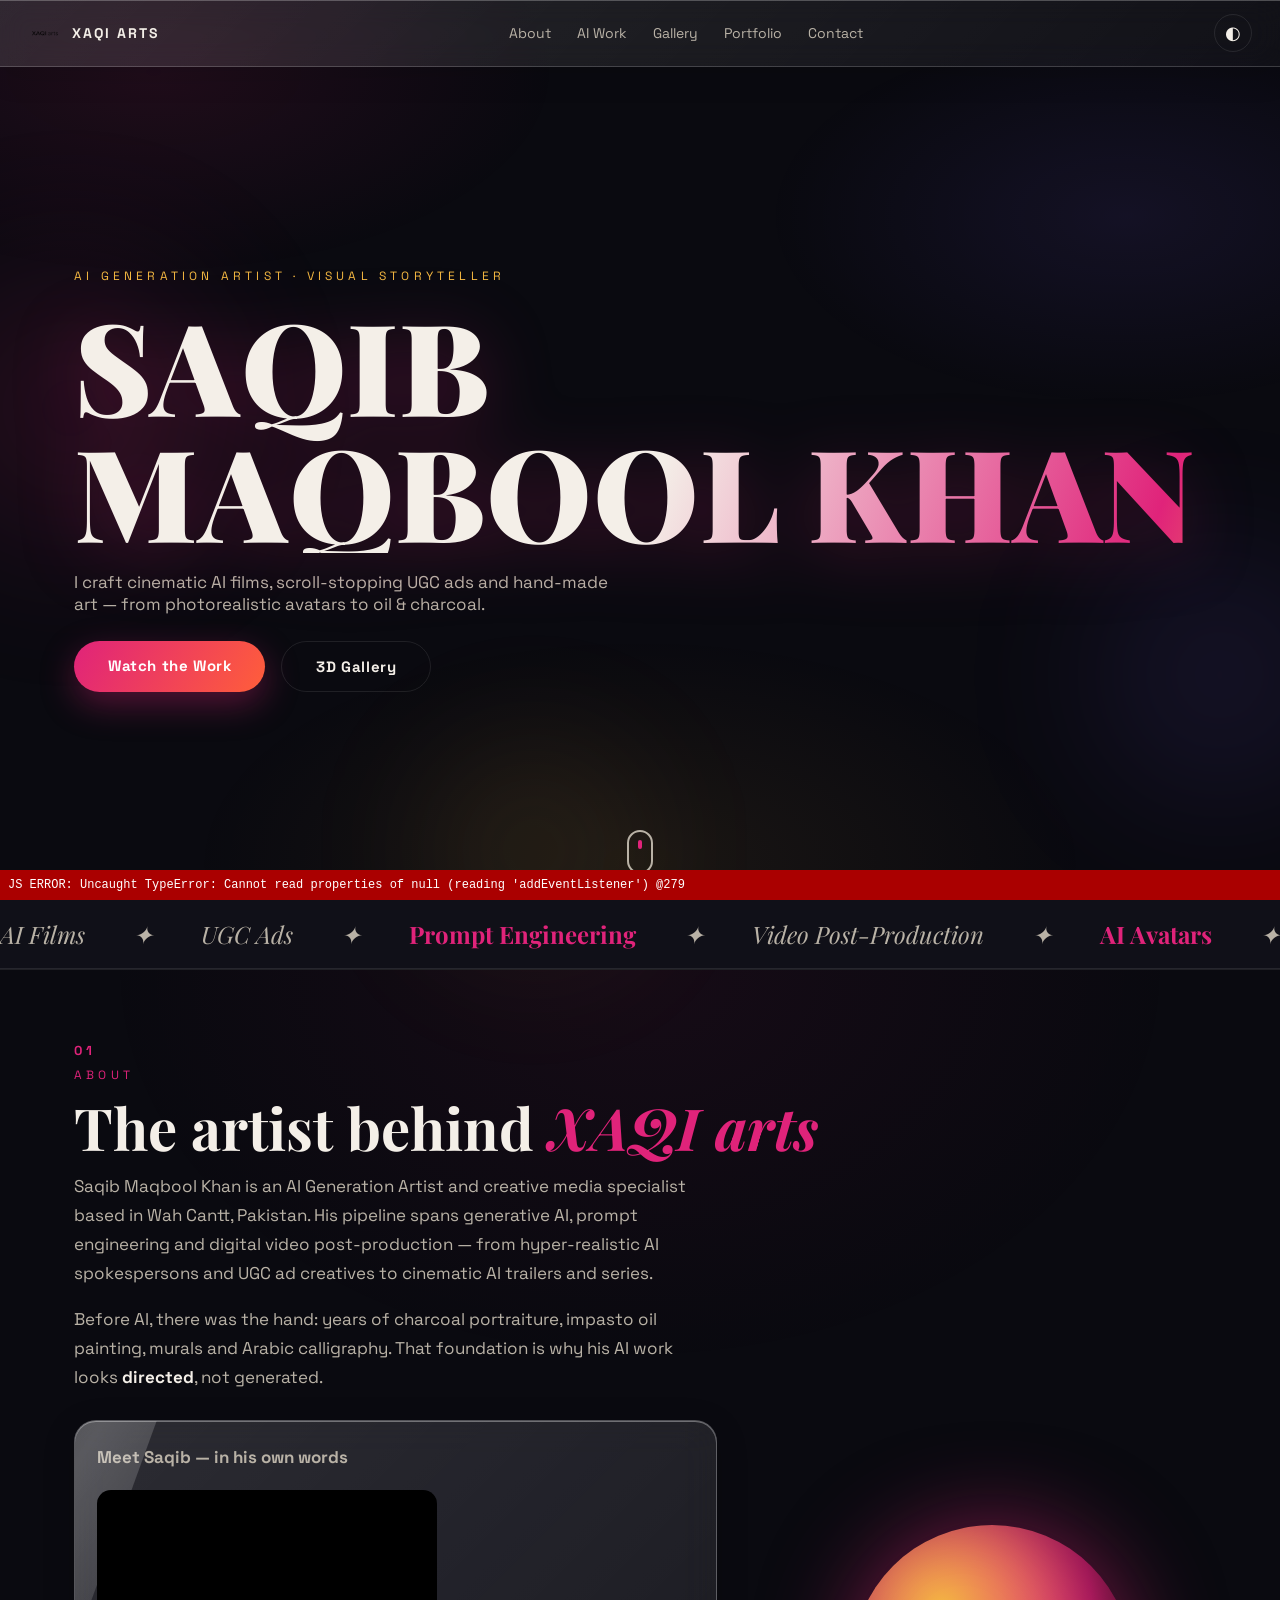
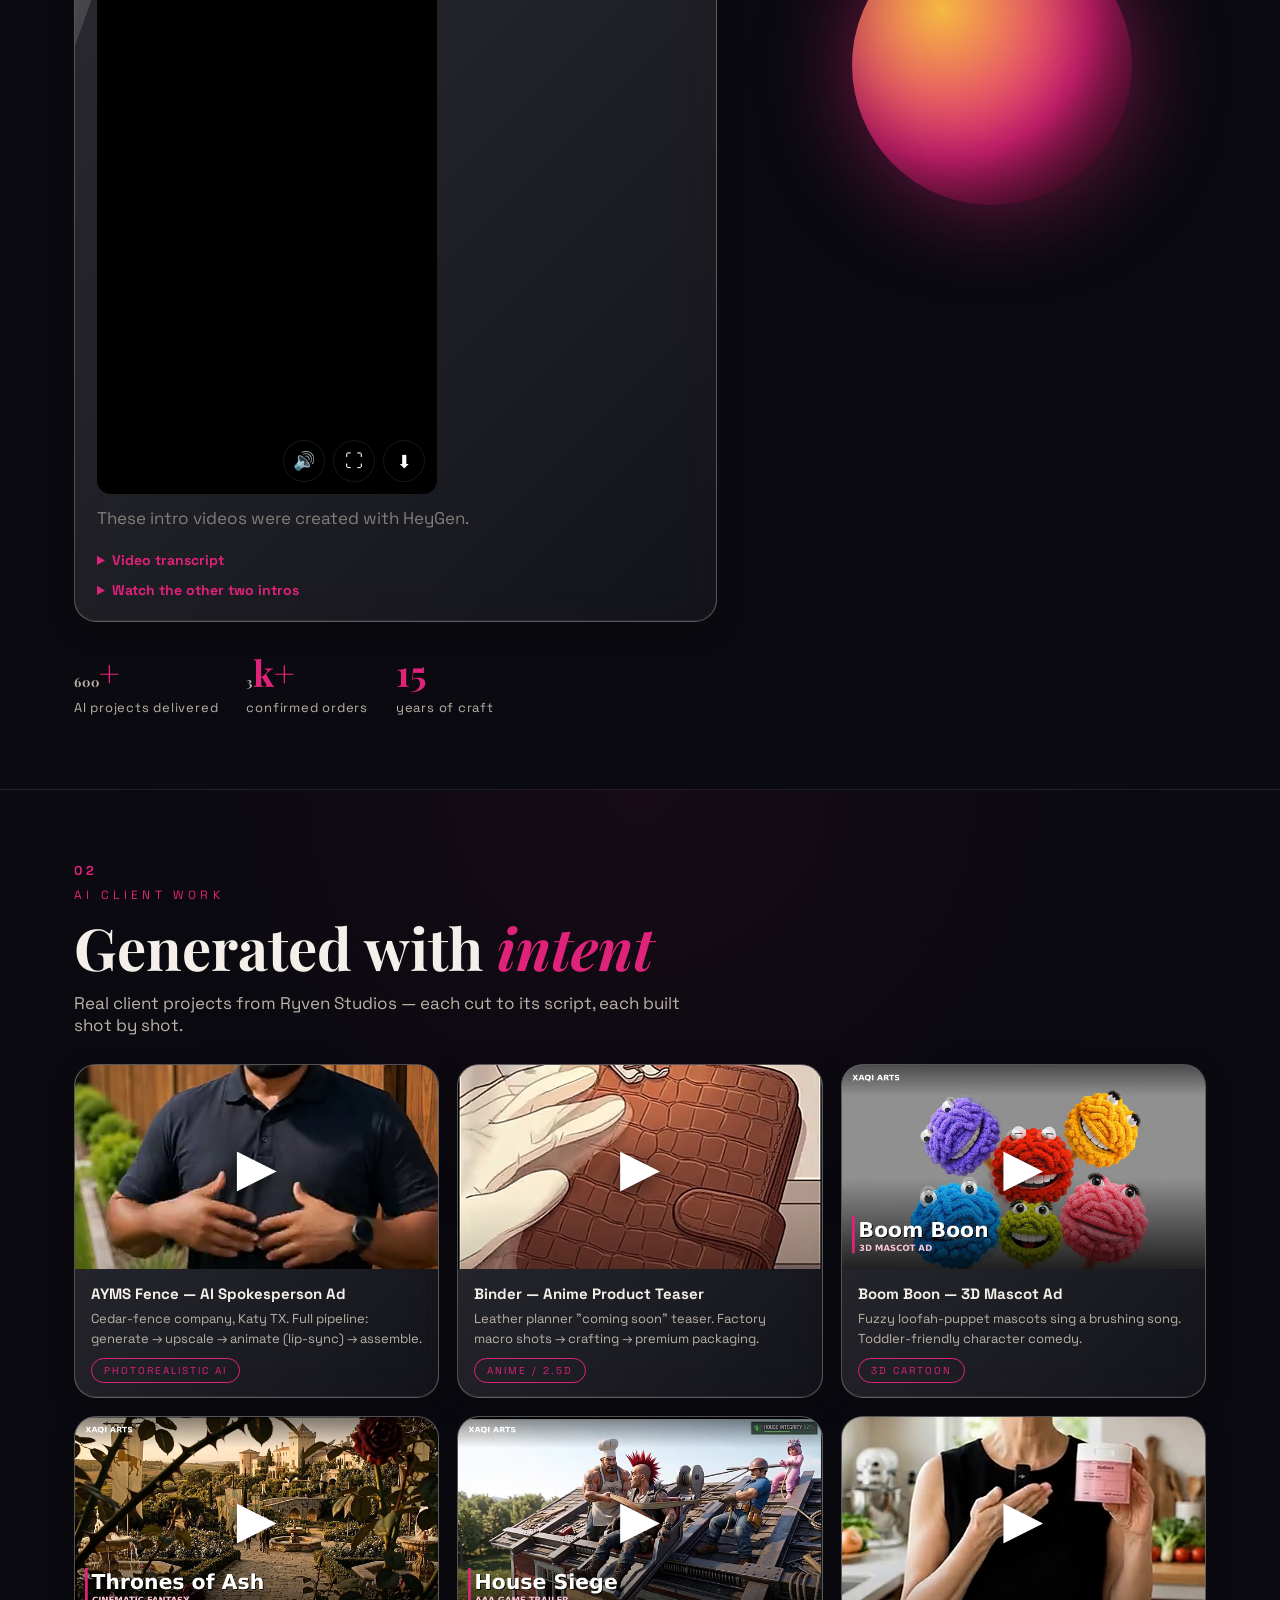
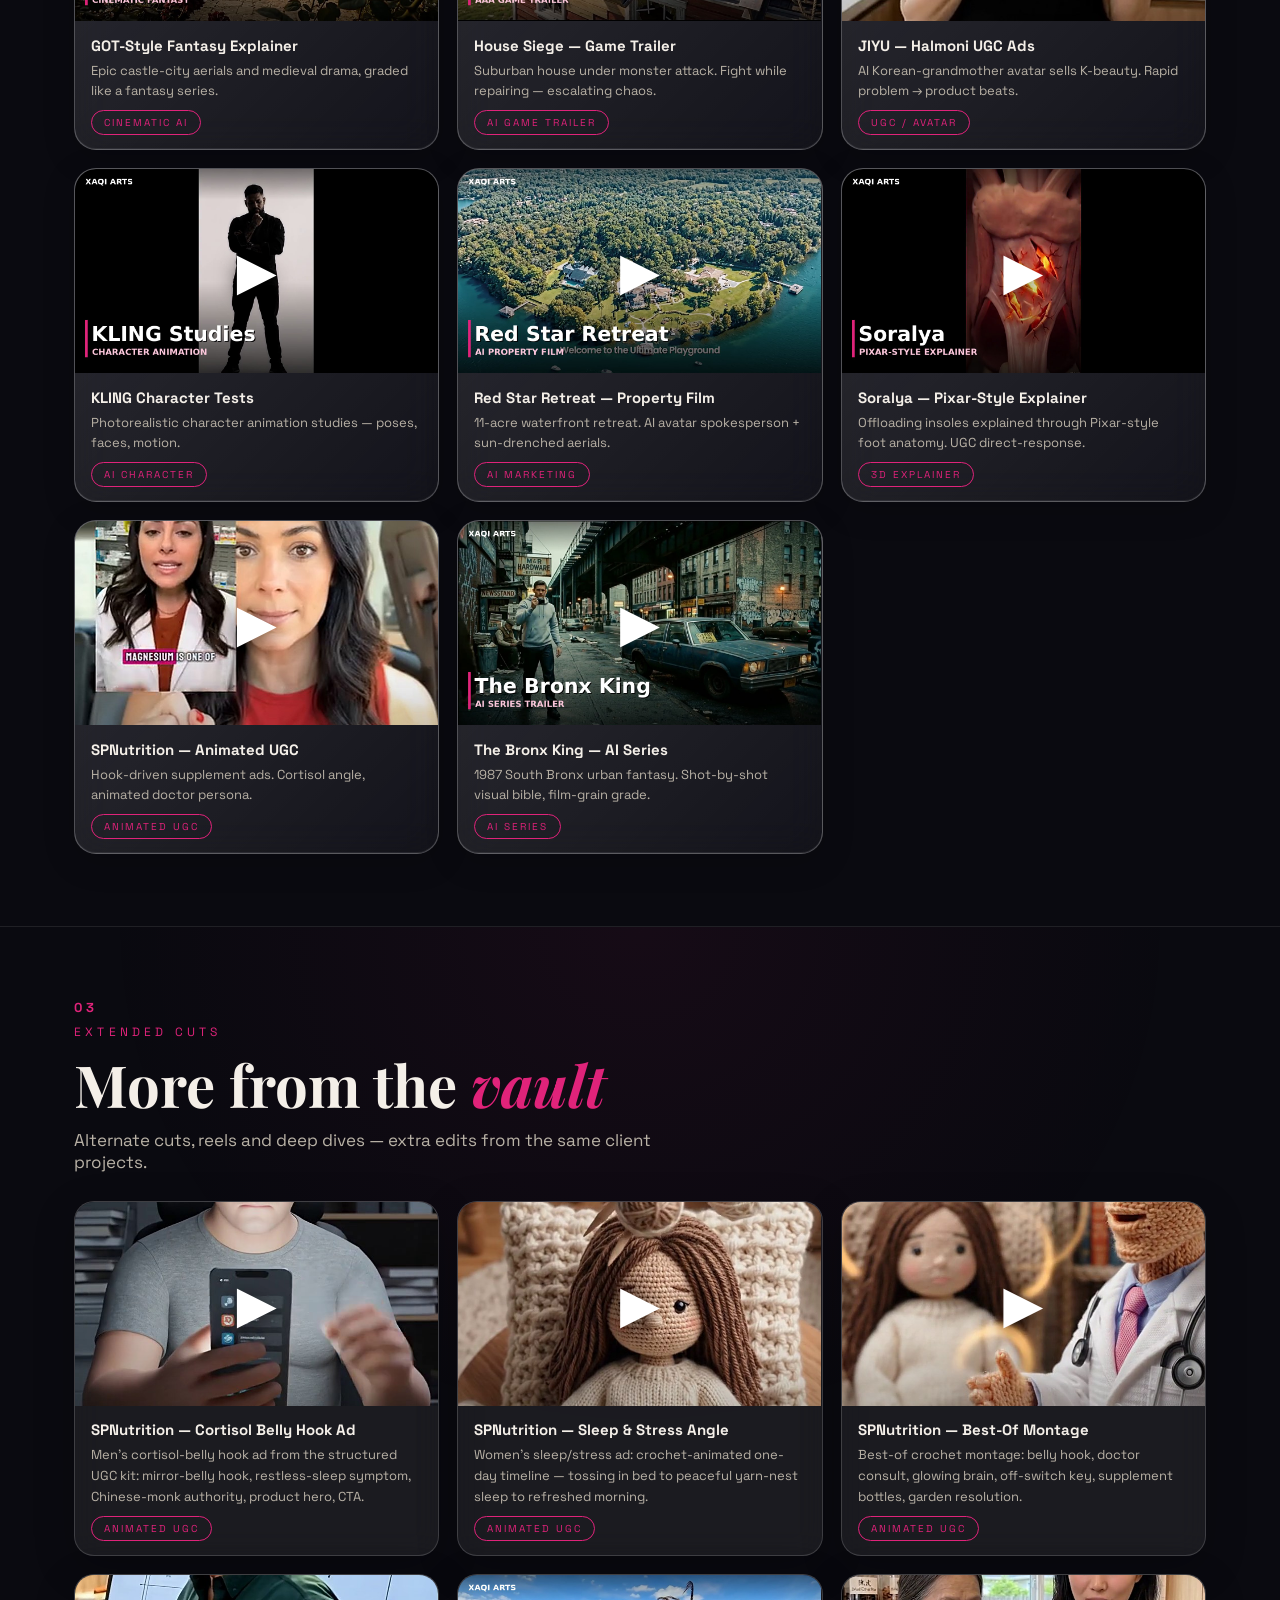
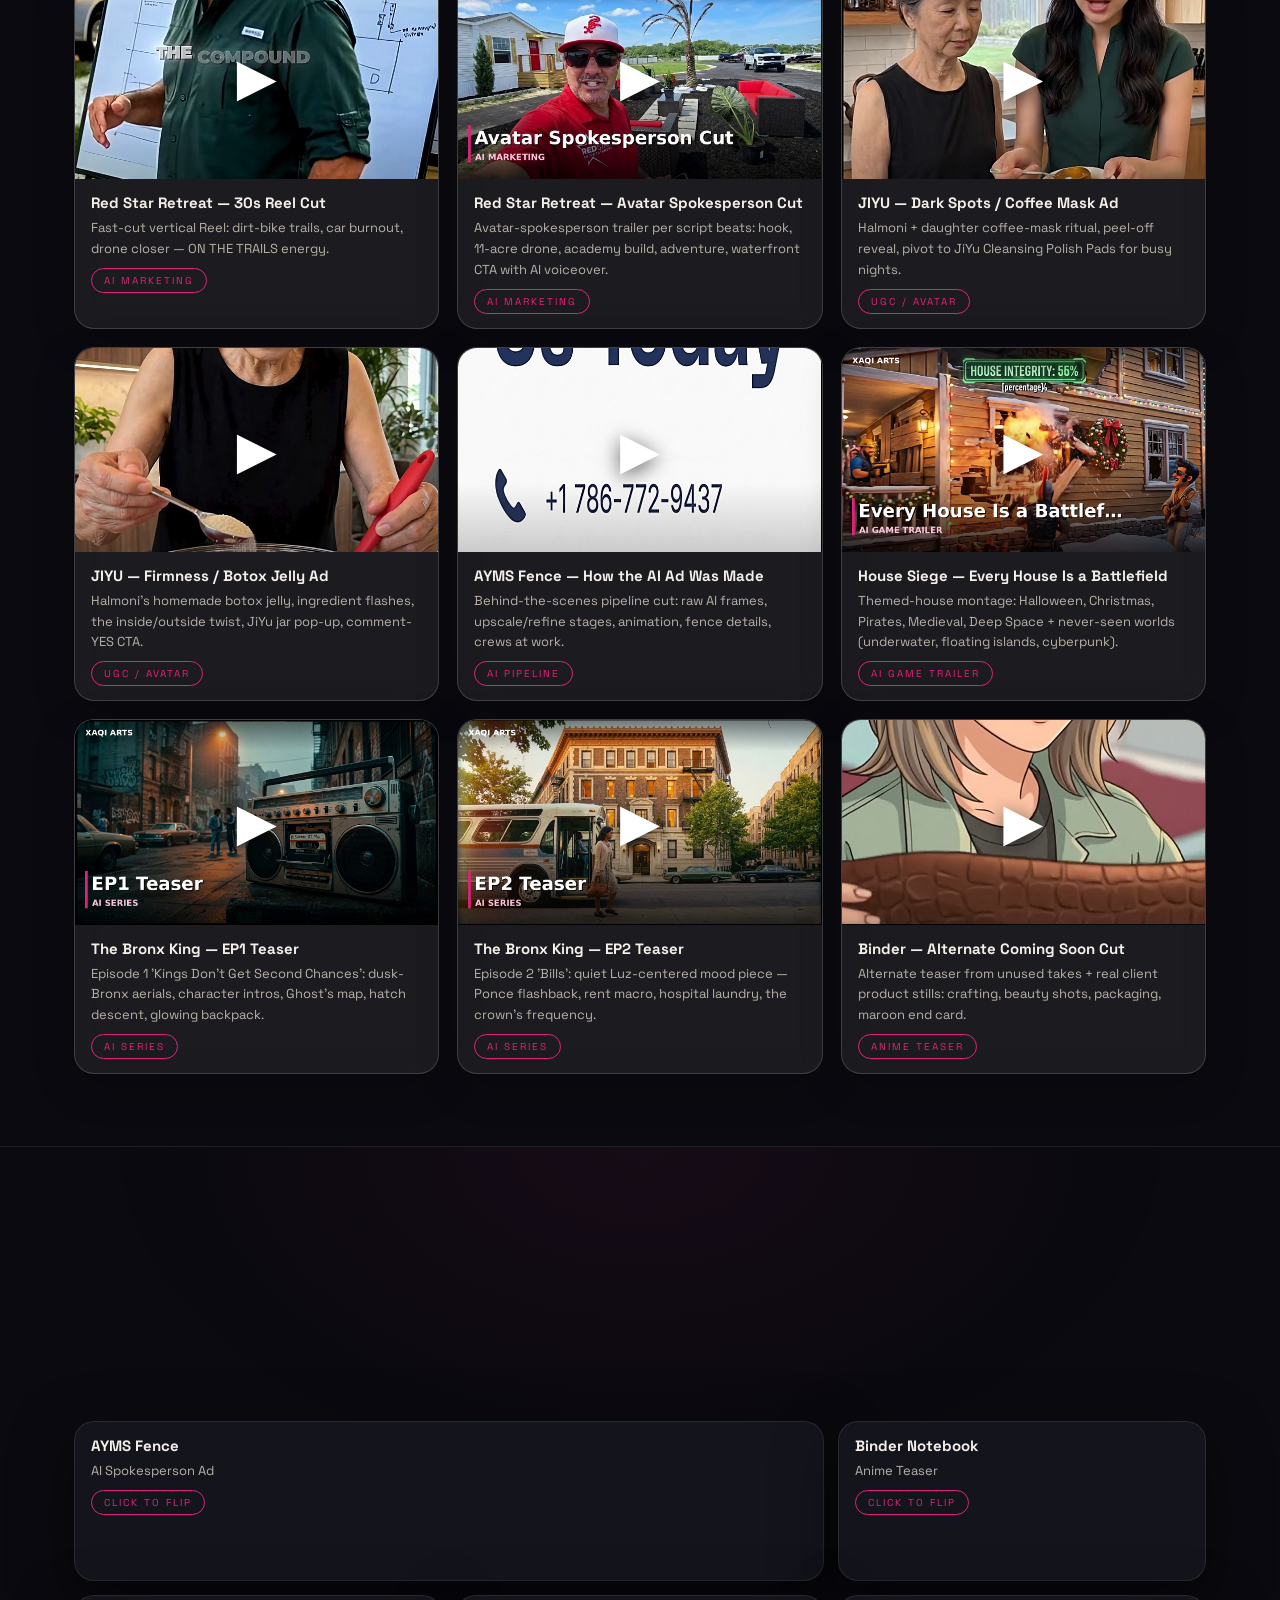
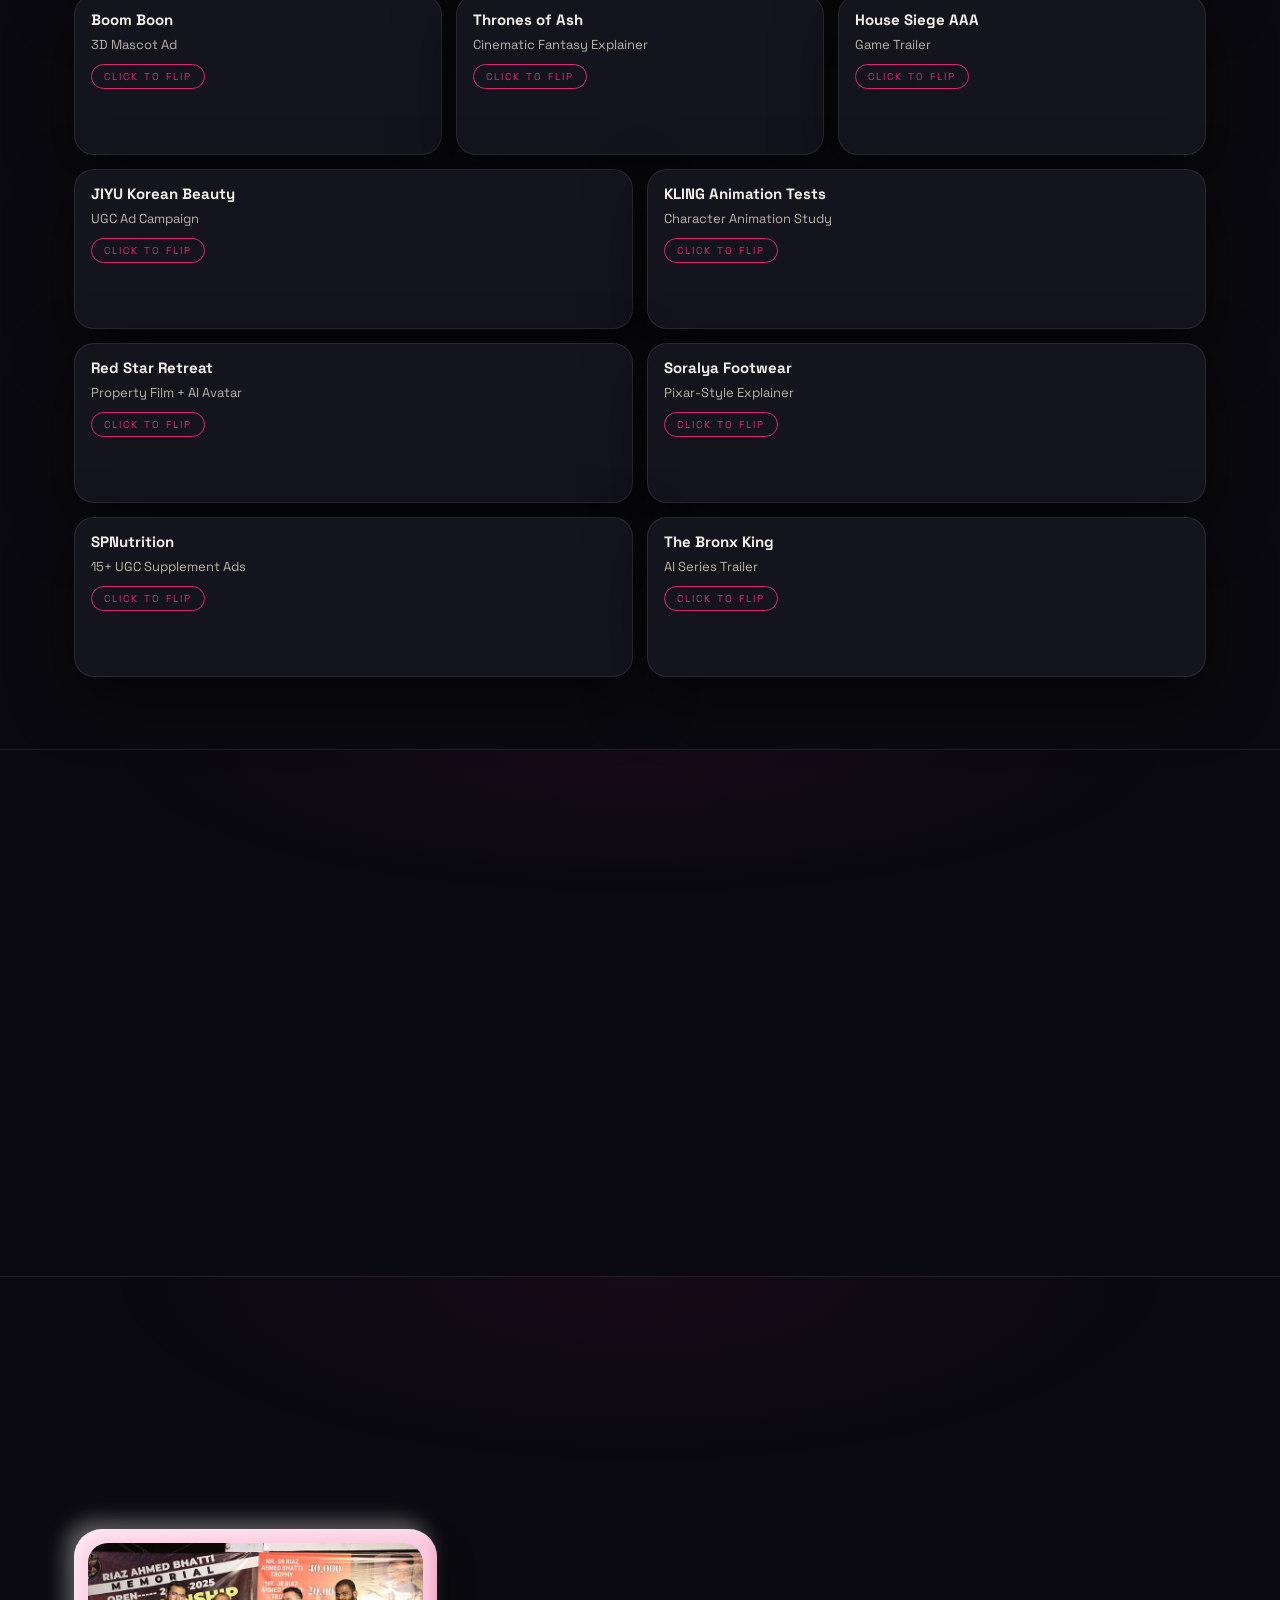
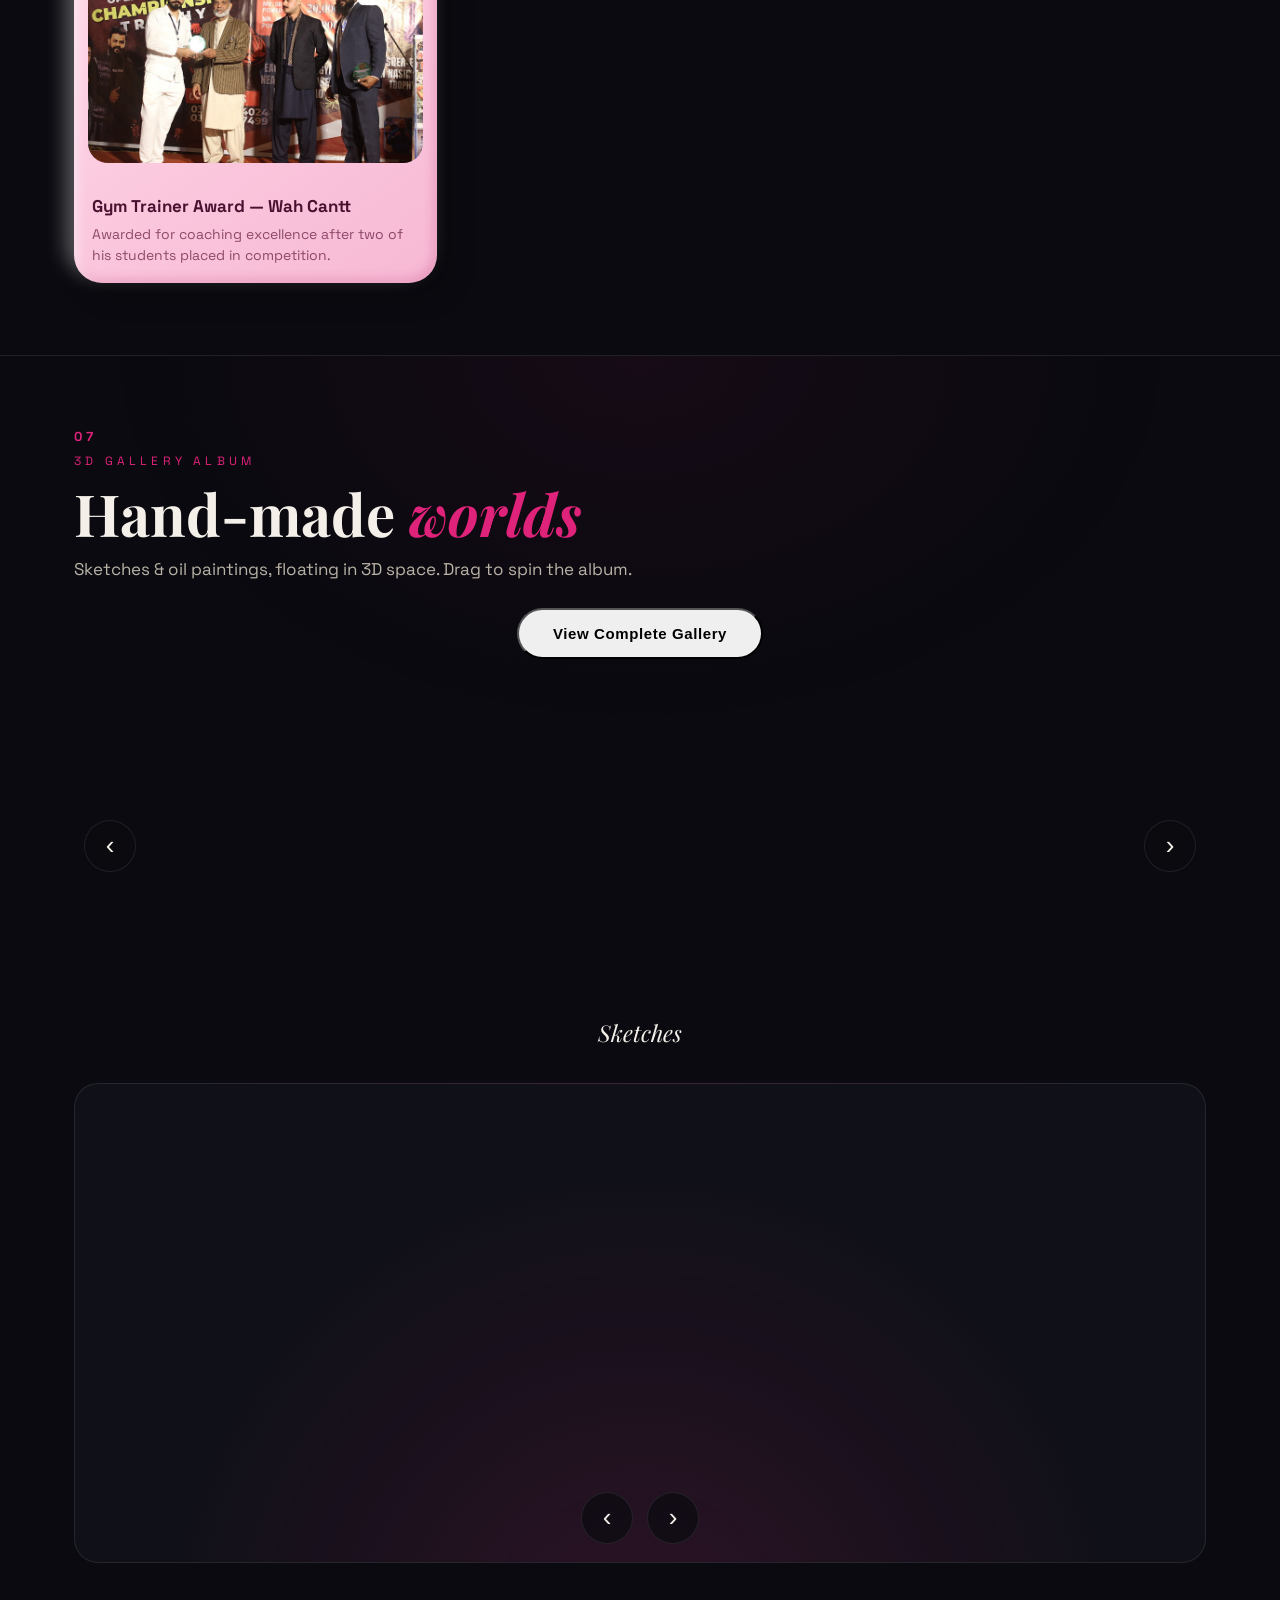
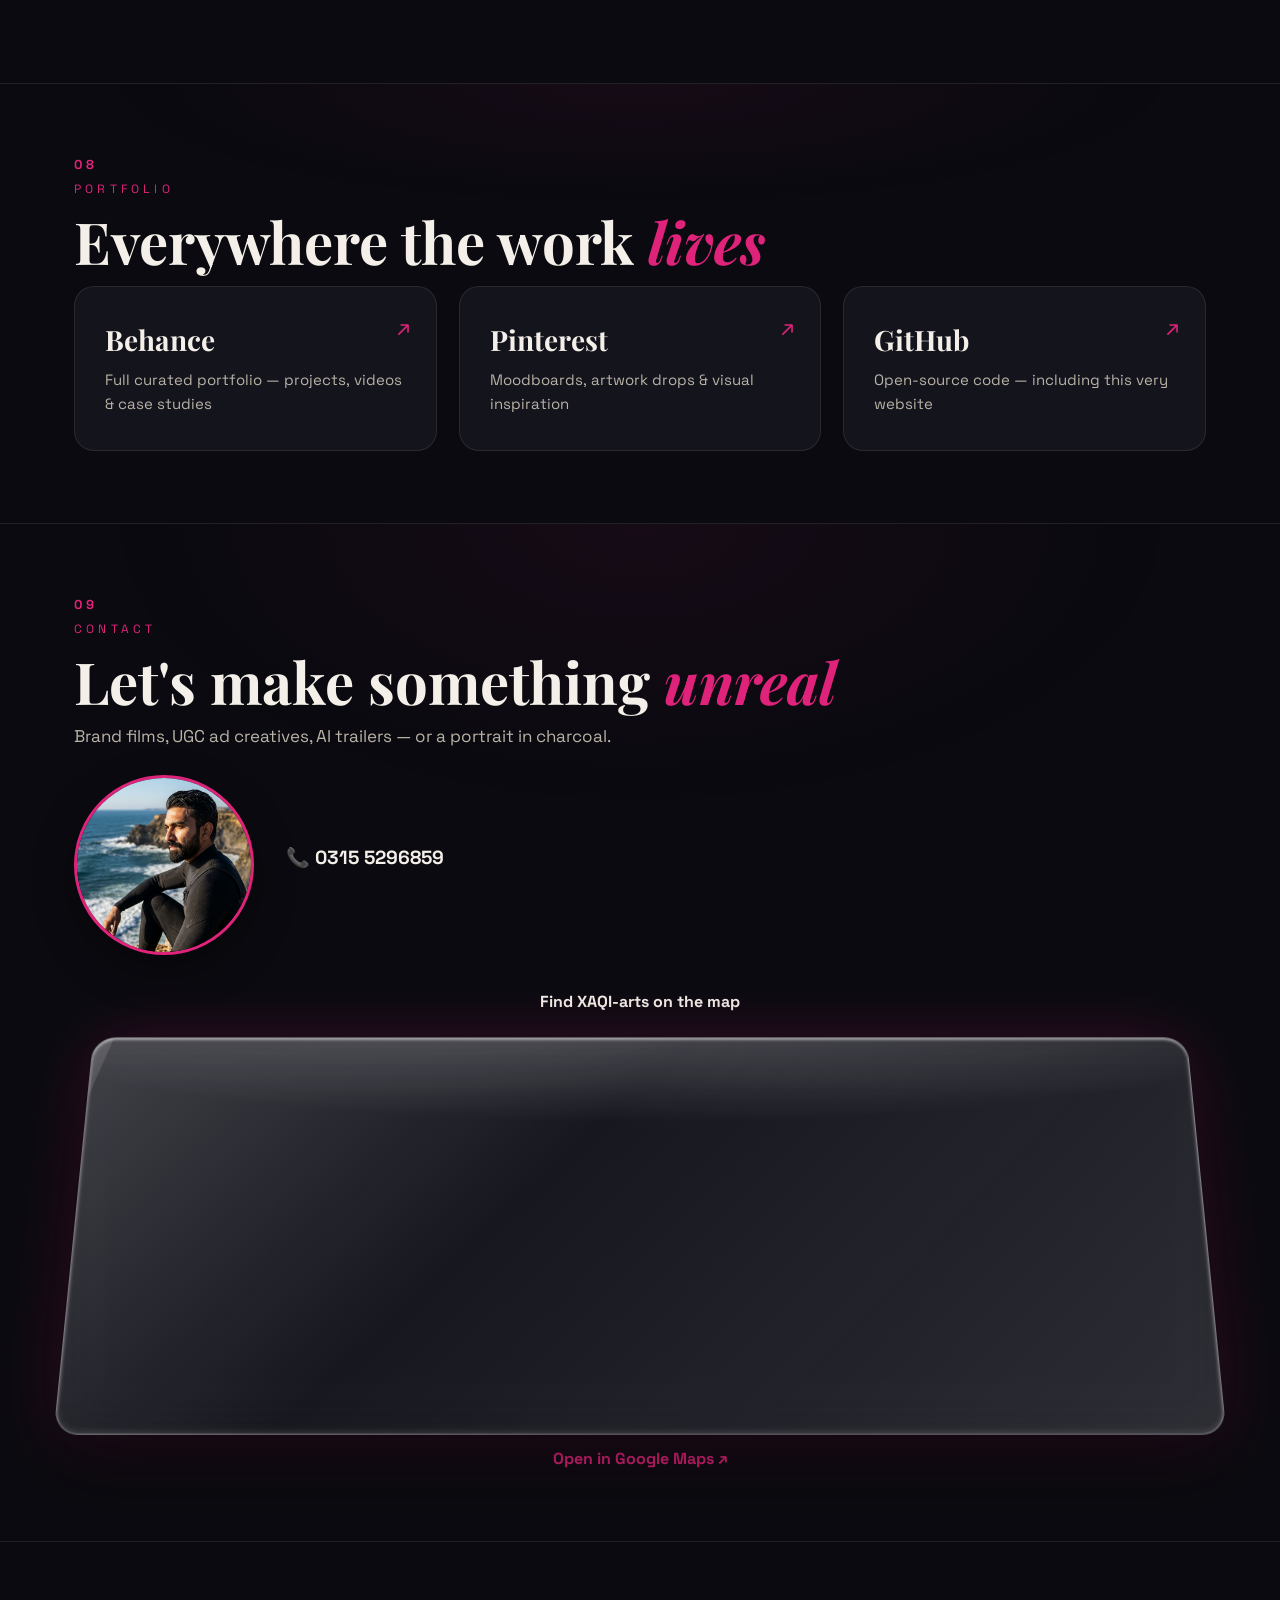
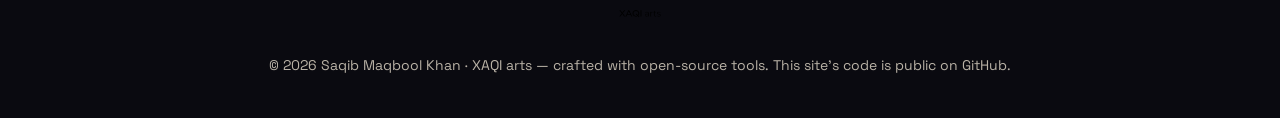
==== index.html @ 13093bf1 "Remove gallery try/catch — let the error reporter show the real error" ====
<!DOCTYPE html>
<html lang="en" data-theme="dark">
<head>
<meta charset="UTF-8">
<meta name="viewport" content="width=device-width, initial-scale=1.0">
<title>XAQI ARTS — Saqib Maqbool Khan | AI Generation Artist</title>
<meta name="description" content="Saqib Maqbool Khan (XAQI arts) — AI Generation Artist. AI films, UGC ads, illustrations, oil paintings, murals and sketches. #xaqiarts">
<meta name="keywords" content="xaqiarts, #xaqiarts, XAQI arts, Saqib Maqbool Khan, AI Generation Artist, AI video, UGC ads, portfolio">
<link rel="icon" type="image/png" href="assets/logo/logo.png">
<link rel="preconnect" href="https://fonts.googleapis.com">
<link rel="preconnect" href="https://fonts.gstatic.com" crossorigin>
<link href="https://fonts.googleapis.com/css2?family=Space+Grotesk:wght@400;500;700&family=Playfair+Display:ital,wght@0,700;0,900;1,700&display=swap" rel="stylesheet">
<link rel="stylesheet" href="css/style.css?v=6">
</head>
<body>

<!-- FIXED 3D BACKGROUND — full-page cosmos -->
<canvas id="bg-3d" aria-hidden="true"></canvas>
<div class="float-orb fo1" aria-hidden="true"></div>
<div class="float-orb fo2" aria-hidden="true"></div>
<div class="float-orb fo3" aria-hidden="true"></div>

<!-- LOGO WELCOME -->
<div id="loader" aria-hidden="true">
  <div class="loader-inner">
    <img src="assets/logo/logo.png" alt="XAQI arts logo" class="loader-logo">
    <div class="loader-tag">welcome to the universe of</div>
    <div class="loader-name">XAQI ARTS</div>
    <div class="loader-bar"><span></span></div>
  </div>
</div>

<!-- NAV -->
<nav id="nav">
  <a href="#hero" class="nav-brand"><img src="assets/logo/logo.png" alt="XAQI arts"><span>XAQI ARTS</span></a>
  <div class="nav-links">
    <a href="#about">About</a>
    <a href="#ai-work">AI Work</a>
    <a href="#gallery">Gallery</a>
    <a href="#portfolio">Portfolio</a>
    <a href="#contact">Contact</a>
  </div>
  <button id="theme-toggle" aria-label="Toggle light / dark theme">◐</button>
</nav>

<!-- HERO -->
<header id="hero">
  <canvas id="drift" aria-hidden="true"></canvas>
  <div class="hero-content">
    <p class="hero-kicker reveal">AI Generation Artist · Visual Storyteller</p>
    <h1 class="hero-title reveal">SAQIB<br>MAQBOOL KHAN</h1>
    <p class="hero-sub reveal">I craft cinematic AI films, scroll-stopping UGC ads and hand-made art — from photorealistic avatars to oil &amp; charcoal.</p>
    <div class="hero-ctas reveal">
      <a href="#ai-work" class="btn btn-primary">Watch the Work</a>
      <a href="#gallery" class="btn btn-ghost">3D Gallery</a>
    </div>
  </div>
  <div class="scroll-hint" aria-hidden="true"><span></span></div>
</header>

<!-- MARQUEE -->
<div class="marquee" aria-hidden="true">
  <div class="marquee-track" id="marquee-track"></div>
</div>

<!-- ABOUT -->
<section id="about" class="section">
  <div class="wrap">
    <p class="sec-kicker reveal">About</p>
    <h2 class="sec-title reveal">The artist behind <em>XAQI arts</em></h2>
    <div class="about-grid">
      <div class="about-text reveal">
        <p>Saqib Maqbool Khan is an AI Generation Artist and creative media specialist based in Wah Cantt, Pakistan. His pipeline spans generative AI, prompt engineering and digital video post-production — from hyper-realistic AI spokespersons and UGC ad creatives to cinematic AI trailers and series.</p>
        <p>Before AI, there was the hand: years of charcoal portraiture, impasto oil painting, murals and Arabic calligraphy. That foundation is why his AI work looks <strong>directed</strong>, not generated.</p>
        <div class="intro-video-block">
          <p class="intro-label">Meet Saqib — in his own words</p>
          <div class="intro-player">
            <video id="intro-main" src="assets/intro/video2-study-final.mp4" muted loop playsinline preload="metadata"></video>
            <div class="intro-controls">
              <button id="intro-mute" title="Mute / unmute">🔊</button>
              <button id="intro-fs" title="Fullscreen">⛶</button>
              <a href="assets/intro/video2-study-final.mp4" download title="Download video">⬇</a>
            </div>
          </div>
          <p class="heygen-credit">These intro videos were created with HeyGen.</p>
          <details class="intro-transcript">
            <summary>Video transcript</summary>
            <p>Hello! I'm Saqib — an AI Generation Artist from Pakistan. میں فوٹورئلسٹک AI ویڈیوز، سینمیٹک ایڈز اور وژوئل کنٹینٹ بناتا ہوں جو دیکھنے میں بالکل اصل لگتا ہے — from concept and prompt engineering, to final post-production. I've worked as an AI Video Generation Artist at <a href="https://ryvenstudios.com/" target="_blank" rel="noopener">Ryven Studios</a>, اور میں اپنا کریئیٹو برانڈ ZAQI arts اور بچوں کا اینیمیشن چینل Funday Rhymes بھی چلاتا ہوں۔ My tools: Midjourney, Veo, Runway, Premiere Pro, and After Effects. اگر آپ کو human touch کے ساتھ high-end AI visuals چاہییں — let's talk.</p>
          </details>
          <details class="intro-more">
            <summary>Watch the other two intros</summary>
            <div class="intro-alt">
              <figure><video data-src="assets/intro/video-creator-final.mp4" muted loop playsinline preload="none" controls></video><figcaption>Creator look — charcoal studio</figcaption></figure>
              <figure><video data-src="assets/intro/video3-blazer-final.mp4" muted loop playsinline preload="none" controls></video><figcaption>Blazer look — creative office</figcaption></figure>
            </div>
          </details>
        </div>
        <div class="stats">
          <div class="stat"><b><span data-count="600">0</span>+</b><span>AI projects delivered</span></div>
          <div class="stat"><b><span data-count="3">0</span>k+</b><span>confirmed orders</span></div>
          <div class="stat"><b data-count="15">0</b><span>years of craft</span></div>
        </div>
      </div>
      <div class="about-3d reveal">
        <div class="orb" aria-hidden="true"></div>
        <div class="img-orbit" id="img-orbit"></div>
      </div>
    </div>
  </div>
</section>

<!-- AI CLIENT WORK -->
<section id="ai-work" class="section">
  <div class="wrap">
    <p class="sec-kicker reveal">AI Client Work</p>
    <h2 class="sec-title reveal">Generated with <em>intent</em></h2>
    <p class="sec-lead reveal">Real client projects from <a href="https://ryvenstudios.com/" target="_blank" rel="noopener">Ryven Studios</a> — each cut to its script, each built shot by shot.</p>
    <div class="work-grid" id="work-grid"><!-- video cards injected by JS --></div>
  </div>
</section>

<!-- EXTENDED CUTS ALBUM -->
<section id="extended" class="section">
  <div class="wrap">
    <p class="sec-kicker reveal">Extended Cuts</p>
    <h2 class="sec-title reveal">More from the <em>vault</em></h2>
    <p class="sec-lead reveal">Alternate cuts, reels and deep dives — extra edits from the same client projects.</p>
    <div class="work-grid" id="extended-grid"><!-- extra video cards injected by JS --></div>
  </div>
</section>

<!-- CLIENT PROJECTS DIRECTORY -->
<section id="projects" class="section">
  <div class="wrap">
    <p class="sec-kicker reveal">Client Projects</p>
    <h2 class="sec-title reveal">The <em>directory</em></h2>
    <p class="sec-lead reveal">Every AI client project from the <a href="https://ryvenstudios.com/" target="_blank" rel="noopener">Ryven Studios</a> era — names, scope and production details, drawn from the original scripts. Click a card to flip it.</p>
    <div class="work-grid" id="projects-grid"><!-- project cards injected by JS --></div>
  </div>
</section>

<!-- COLLABORATIONS -->
<section id="collab" class="section">
  <div class="wrap">
    <p class="sec-kicker reveal">Collaborations</p>
    <h2 class="sec-title reveal">Trusted by <em>names</em> you know</h2>
    <p class="sec-lead reveal">Brands, channels and studios Saqib has created with — click any logo to visit them.</p>
    <div class="collab-grid reveal">
      <a class="collab-card" href="https://ryvenstudios.com/" target="_blank" rel="noopener"><img src="assets/img/collab/ryven-studios.png" alt="Ryven Studios"><span>Ryven Studios</span></a>
      <a class="collab-card" href="https://dunyanews.tv/" target="_blank" rel="noopener"><img src="assets/img/collab/dunya-news.png" alt="Dunya News"><span>Dunya News</span></a>
      <a class="collab-card" href="https://www.aurlife.com/" target="_blank" rel="noopener"><img src="assets/img/collab/aur-life.png" alt="aur Life HD"><span>aur Life HD</span></a>
      <div class="collab-card"><img src="assets/img/collab/kamisyed.png" alt="KAMISYED photography"><span>KAMISYED photography</span></div>
      <a class="collab-card collab-text" href="https://www.instagram.com/merry.queen.saloon/" target="_blank" rel="noopener"><span>Merry Queen Salon</span></a>
      <div class="collab-card collab-text"><span>GYM Trainer</span></div>
    </div>
  </div>
</section>

<!-- ACHIEVEMENTS -->
<section id="achievements" class="section">
  <div class="wrap">
    <p class="sec-kicker reveal">Achievements</p>
    <h2 class="sec-title reveal">Beyond the <em>screen</em></h2>
    <p class="sec-lead reveal">Recognition earned off-camera — coaching, craft and community.</p>
    <div class="achieve-grid reveal">
      <figure class="achieve-card">
        <img src="assets/img/achievements/gym-trainer-award.jpg" alt="Saqib receiving the Gym Trainer Award in Wah Cantt" loading="lazy">
        <figcaption><b>Gym Trainer Award — Wah Cantt</b><span>Awarded for coaching excellence after two of his students placed in competition.</span></figcaption>
      </figure>
    </div>
  </div>
</section>

<!-- 3D GALLERY ALBUM -->
<section id="gallery" class="section">
  <div class="wrap">
    <p class="sec-kicker reveal">3D Gallery Album</p>
    <h2 class="sec-title reveal">Hand-made <em>worlds</em></h2>
    <p class="sec-lead reveal">Sketches &amp; oil paintings, floating in 3D space. Drag to spin the album.</p>
    <div class="reveal" style="text-align:center;margin-bottom:22px"><button class="btn" id="open-fullgal">View Complete Gallery</button></div>
    <div class="helix-stage reveal" id="helix-stage">
      <div class="helix" id="helix"><!-- album bars injected by JS --></div>
      <button class="helix-arrow" id="helix-prev" aria-label="Previous album">‹</button>
      <button class="helix-arrow" id="helix-next" aria-label="Next album">›</button>
    </div>
    <div class="helix-label" id="helix-label">Sketches</div>
    <div class="album-stage reveal">
      <div class="album-ring" id="album-ring"><!-- items injected by JS --></div>
      <div class="album-controls">
        <button id="album-prev" aria-label="Previous">‹</button>
        <button id="album-next" aria-label="Next">›</button>
      </div>
    </div>
    <div class="album-caption" id="album-caption"></div>
  </div>
</section>

<!-- PORTFOLIO -->
<section id="portfolio" class="section">
  <div class="wrap">
    <p class="sec-kicker reveal">Portfolio</p>
    <h2 class="sec-title reveal">Everywhere the work <em>lives</em></h2>
    <div class="pf-grid">
      <a class="pf-card reveal" href="https://www.behance.net/saqibmaqbool5" target="_blank" rel="noopener">
        <b>Behance</b><span>Full curated portfolio — projects, videos &amp; case studies</span><i>↗</i>
      </a>
      <a class="pf-card reveal" href="https://www.pinterest.com/XAQIarts/" target="_blank" rel="noopener">
        <b>Pinterest</b><span>Moodboards, artwork drops &amp; visual inspiration</span><i>↗</i>
      </a>
      <a class="pf-card reveal" href="https://github.com/XAQIARTS" target="_blank" rel="noopener">
        <b>GitHub</b><span>Open-source code — including this very website</span><i>↗</i>
      </a>
    </div>
  </div>
</section>

<!-- CONTACT -->
<section id="contact" class="section">
  <div class="wrap">
    <p class="sec-kicker reveal">Contact</p>
    <h2 class="sec-title reveal">Let's make something <em>unreal</em></h2>
    <p class="sec-lead reveal">Brand films, UGC ad creatives, AI trailers — or a portrait in charcoal.</p>
    <div class="contact-grid reveal">
      <img class="contact-portrait" src="assets/img/photos/portrait.jpg" alt="Saqib Maqbool Khan" loading="lazy">
      <div class="contact-info">
        <p class="contact-phone">📞 <a href="tel:+923155296859">0315 5296859</a></p>
        <div class="social-row" id="social-row"></div>
      </div>
    </div>
    <div class="map-spatial reveal">
      <p class="map-label">Find XAQI-arts on the map</p>
      <div class="map-frame">
        <iframe src="https://www.google.com/maps?q=XAQI-arts,+Photography+studio,+New+City,+Wah+Cantt,+Pakistan&z=15&output=embed" loading="lazy" referrerpolicy="no-referrer-when-downgrade" title="XAQI-arts on Google Maps" allowfullscreen></iframe>
      </div>
      <a class="map-link" href="https://share.google/WvIHlujtSTCbjDWrD" target="_blank" rel="noopener">Open in Google Maps ↗</a>
    </div>
  </div>
</section>

<footer>
  <div class="wrap">
    <img src="assets/logo/logo.png" alt="XAQI arts logo" class="foot-logo">
    <p>© 2026 Saqib Maqbool Khan · XAQI arts — crafted with open-source tools. This site's code is public on GitHub.</p>
  </div>
</footer>

<script src="vendor/three.min.js"></script>
<script src="js/main.js?v=7"></script>
<!-- NOTE: bump ?v=N on style.css/main.js with every deploy to bust browser cache -->
<!-- lightbox -->
<div class="lightbox" id="lightbox">
  <button class="lb-close" id="lb-close" aria-label="Close">×</button>
  <figure>
    <img id="lb-img" src="" alt="">
    <figcaption id="lb-cap"></figcaption>
    <div class="lb-actions">
      <a id="lb-dl-behance" href="https://www.behance.net/saqibmaqbool5" target="_blank" rel="noopener">Download via Behance</a>
      <a id="lb-dl-pinterest" href="https://www.pinterest.com/XAQIarts/" target="_blank" rel="noopener" class="lb-ghost">Download via Pinterest</a>
    </div>
  </figure>
</div>
<!-- full gallery -->
<div class="fullgal" id="fullgal">
  <button class="fg-close" id="fg-close" aria-label="Close">×</button>
  <h2>Complete Gallery</h2>
  <p class="fg-sub">Hand-made sketches, oil paintings, illustrations & character sheets — upscaled, free to download.</p>
  <div class="fg-grid" id="fg-grid"></div>
</div>
<div id="cursor-ring"></div><div id="cursor-dot"></div>
</body>
</html>
---- css/style.css ----
/* ============ XAQI ARTS — theme tokens ============ */
:root{
  --bg:#0a0a10; --bg2:#101018; --ink:#f4efe8; --ink-dim:#b9b2a6;
  --accent:#e0237a; --accent2:#f5b942; --card:#14141d; --line:rgba(255,255,255,.09);
  --shadow:0 20px 60px rgba(0,0,0,.5);
  --font-d:'Playfair Display',Georgia,serif;
  --font-b:'Space Grotesk',system-ui,-apple-system,'Segoe UI',sans-serif;
}
[data-theme="light"]{
  --bg:#faf6ef; --bg2:#f1eadd; --ink:#191419; --ink-dim:#5c554d;
  --accent:#c2145f; --accent2:#b97a1a; --card:#ffffff; --line:rgba(0,0,0,.1);
  --shadow:0 20px 60px rgba(120,80,40,.18);
}
*{margin:0;padding:0;box-sizing:border-box}
html{scroll-behavior:smooth}
body{background:var(--bg);color:var(--ink);font-family:var(--font-b);overflow-x:hidden;transition:background .5s,color .5s}
img{max-width:100%;display:block}
a{color:inherit;text-decoration:none}
.wrap{max-width:1180px;margin:0 auto;padding:0 24px}
.section{padding:110px 0;position:relative}
.sec-kicker{color:var(--accent);letter-spacing:.35em;text-transform:uppercase;font-size:12px;margin-bottom:14px}
.sec-title{font-family:var(--font-d);font-size:clamp(34px,5vw,58px);line-height:1.05;margin-bottom:14px}
.sec-title em{font-style:italic;color:var(--accent)}
.sec-lead{color:var(--ink-dim);font-size:17px;max-width:640px;margin-bottom:44px}

/* reveal on scroll */
.reveal{opacity:0;transform:translateY(36px) scale(.985);transition:opacity .9s cubic-bezier(.2,.7,.2,1),transform .9s cubic-bezier(.2,.7,.2,1)}
.reveal.visible{opacity:1;transform:none}

/* ============ LOADER — logo welcome ============ */
#loader{position:fixed;inset:0;z-index:200;background:#07070c;display:flex;align-items:center;justify-content:center;transition:opacity .8s,visibility .8s}
#loader.done{opacity:0;visibility:hidden}
.loader-inner{text-align:center}
.loader-logo{width:150px;height:150px;border-radius:28px;margin:0 auto 22px;animation:logoIn 1.6s cubic-bezier(.2,.8,.2,1) both,logoGlow 2.4s ease-in-out 1.6s infinite;box-shadow:0 0 80px rgba(224,35,122,.45)}
@keyframes logoIn{from{transform:scale(.4) rotate(-14deg);opacity:0}to{transform:scale(1) rotate(0);opacity:1}}
@keyframes logoGlow{0%,100%{box-shadow:0 0 60px rgba(224,35,122,.35)}50%{box-shadow:0 0 110px rgba(224,35,122,.65)}}
.loader-tag{letter-spacing:.4em;text-transform:uppercase;font-size:11px;color:#8d8698;margin-bottom:8px}
.loader-name{font-family:var(--font-d);font-size:42px;color:#fff;letter-spacing:.08em}
.loader-bar{width:220px;height:2px;background:rgba(255,255,255,.12);margin:26px auto 0;border-radius:2px;overflow:hidden}
.loader-bar span{display:block;height:100%;width:40%;background:linear-gradient(90deg,var(--accent),var(--accent2));border-radius:2px;animation:barSlide 1.2s ease-in-out infinite}
@keyframes barSlide{0%{transform:translateX(-100%)}100%{transform:translateX(550%)}}

/* ============ NAV ============ */
#nav{position:fixed;top:0;left:0;right:0;z-index:100;display:flex;align-items:center;justify-content:space-between;padding:14px 28px;backdrop-filter:blur(14px);background:color-mix(in srgb,var(--bg) 72%,transparent);border-bottom:1px solid var(--line)}
.nav-brand{display:flex;align-items:center;gap:10px;font-weight:700;letter-spacing:.14em;font-size:14px}
.nav-brand img{width:34px;height:34px;border-radius:9px}
.nav-links{display:flex;gap:26px;font-size:14px;color:var(--ink-dim)}
.nav-links a:hover{color:var(--accent)}
#theme-toggle{background:none;border:1px solid var(--line);color:var(--ink);width:38px;height:38px;border-radius:50%;font-size:18px;cursor:pointer;transition:transform .3s}
#theme-toggle:hover{transform:rotate(40deg);border-color:var(--accent)}

/* ============ HERO ============ */
#hero{position:relative;min-height:100svh;display:flex;align-items:center;overflow:hidden}
/* ============ FIXED 3D BACKGROUND ============ */
#bg-3d{position:fixed;inset:0;width:100%;height:100%;z-index:0;pointer-events:none}
#hero,.marquee,.section,footer{position:relative;z-index:1}
/* aurora wash — slow drifting color light behind everything */
body::before{content:"";position:fixed;inset:0;z-index:0;pointer-events:none;
  background:
    radial-gradient(ellipse 45% 32% at 12% 8%,rgba(224,35,122,.10),transparent 70%),
    radial-gradient(ellipse 40% 30% at 88% 24%,rgba(122,92,255,.09),transparent 70%),
    radial-gradient(ellipse 50% 36% at 50% 96%,rgba(245,185,66,.07),transparent 70%);
  animation:auroraDrift 26s ease-in-out infinite alternate}
@keyframes auroraDrift{from{transform:translate3d(-2%,-1%,0) scale(1)}to{transform:translate3d(2%,2%,0) scale(1.06)}}
[data-theme="light"] body::before{opacity:.55}
.hero-content{position:relative;z-index:2;padding:120px 24px 60px;max-width:1180px;margin:0 auto;width:100%}
.hero-kicker{color:var(--accent2);letter-spacing:.35em;text-transform:uppercase;font-size:12px;margin-bottom:18px}
.hero-title{font-family:var(--font-d);font-weight:900;font-size:clamp(52px,10vw,128px);line-height:.98;letter-spacing:.01em;
  background:linear-gradient(110deg,var(--ink) 25%,var(--accent) 45%,var(--accent2) 55%,var(--ink) 75%);
  background-size:220% auto;-webkit-background-clip:text;background-clip:text;color:transparent;
  animation:titleShine 8s linear infinite;filter:drop-shadow(0 12px 34px rgba(224,35,122,.28))}
@keyframes titleShine{to{background-position:220% center}}
.hero-sub{margin:22px 0 34px;max-width:560px;font-size:18px;color:var(--ink-dim)}
.hero-ctas{display:flex;gap:16px;flex-wrap:wrap}
.btn{display:inline-block;padding:15px 34px;border-radius:999px;font-weight:700;font-size:15px;letter-spacing:.04em;transition:transform .25s,box-shadow .25s}
.btn-primary{background:linear-gradient(120deg,var(--accent),#ff5e3a);color:#fff;box-shadow:0 12px 34px rgba(224,35,122,.35)}
.btn-primary:hover{transform:translateY(-3px) scale(1.02)}
.btn-ghost{border:1px solid var(--line);color:var(--ink)}
.btn-ghost:hover{border-color:var(--accent);transform:translateY(-3px)}
.scroll-hint{position:absolute;bottom:26px;left:50%;transform:translateX(-50%);width:26px;height:44px;border:2px solid var(--ink-dim);border-radius:14px;z-index:2}
.scroll-hint span{display:block;width:4px;height:9px;background:var(--accent);border-radius:2px;margin:8px auto;animation:hint 1.8s ease-in-out infinite}
@keyframes hint{0%{transform:translateY(0);opacity:1}70%{transform:translateY(14px);opacity:0}100%{opacity:0}}

/* ============ MARQUEE ============ */
.marquee{border-top:1px solid var(--line);border-bottom:1px solid var(--line);overflow:hidden;padding:18px 0;background:var(--bg2)}
.marquee-track{display:flex;gap:48px;white-space:nowrap;width:max-content;animation:mq 28s linear infinite;font-family:var(--font-d);font-size:24px;font-style:italic;color:var(--ink-dim)}
.marquee-track b{color:var(--accent);font-style:normal}
@keyframes mq{to{transform:translateX(-50%)}}

/* ============ ABOUT ============ */
.about-grid{display:grid;grid-template-columns:1.2fr .8fr;gap:60px;align-items:center}
.about-text p{margin-bottom:18px;color:var(--ink-dim);font-size:17px;line-height:1.7}
.about-text strong{color:var(--ink)}
.stats{display:flex;gap:36px;margin-top:34px}
.stat b{display:block;font-family:var(--font-d);font-size:44px;color:var(--accent)}
.stat span{font-size:13px;color:var(--ink-dim);letter-spacing:.06em}
.about-3d{display:flex;justify-content:center}
.orb{width:280px;height:280px;border-radius:50%;background:radial-gradient(circle at 32% 30%,var(--accent2),var(--accent) 55%,#2a0a1c 100%);box-shadow:0 0 90px rgba(224,35,122,.5),inset -30px -30px 80px rgba(0,0,0,.5);animation:orbFloat 7s ease-in-out infinite}
@keyframes orbFloat{0%,100%{transform:translateY(0) scale(1)}50%{transform:translateY(-26px) scale(1.04)}}

/* ============ AI WORK ============ */
.work-grid{display:grid;grid-template-columns:repeat(auto-fill,minmax(320px,1fr));gap:26px}
.work-card{background:var(--card);border:1px solid var(--line);border-radius:20px;overflow:hidden;box-shadow:var(--shadow);transition:transform .35s}
.work-card:hover{transform:translateY(-8px)}
.work-thumb{position:relative;aspect-ratio:16/9;background:#000;overflow:hidden}
.work-thumb video,.work-thumb img{width:100%;height:100%;object-fit:cover}
.work-play{position:absolute;inset:0;display:flex;align-items:center;justify-content:center;font-size:52px;color:#fff;text-shadow:0 4px 20px rgba(0,0,0,.6);pointer-events:none}
.work-body{padding:20px 22px}
.work-body b{font-size:18px;display:block;margin-bottom:6px}
.work-body p{font-size:14px;color:var(--ink-dim);line-height:1.6}
.work-tag{display:inline-block;margin-top:12px;font-size:11px;letter-spacing:.2em;text-transform:uppercase;color:var(--accent);border:1px solid var(--accent);padding:5px 12px;border-radius:999px}
.work-soon{display:flex;align-items:center;justify-content:center;aspect-ratio:16/9;color:var(--ink-dim);font-style:italic}

/* ============ 3D GALLERY ALBUM ============ */
.gallery-tabs{display:flex;gap:12px;flex-wrap:wrap;margin-bottom:34px}
.g-tab{background:none;border:1px solid var(--line);color:var(--ink-dim);padding:11px 26px;border-radius:999px;font-family:var(--font-b);font-size:14px;cursor:pointer;transition:all .3s}
.g-tab.active,.g-tab:hover{background:var(--accent);border-color:var(--accent);color:#fff}
.album-stage{position:relative;height:480px;perspective:1400px;overflow:hidden;border-radius:24px;background:radial-gradient(ellipse at 50% 120%,rgba(224,35,122,.14),transparent 60%),var(--bg2);border:1px solid var(--line)}
.album-ring{position:absolute;left:50%;top:50%;width:0;height:0;transform-style:preserve-3d;transition:transform 1s cubic-bezier(.2,.7,.2,1)}
.album-item{position:absolute;width:250px;height:330px;left:-125px;top:-165px;border-radius:14px;overflow:hidden;box-shadow:0 24px 70px rgba(0,0,0,.55);border:1px solid var(--line);cursor:pointer;backface-visibility:hidden;background:#000;transition:box-shadow .25s}
.album-item img{width:100%;height:100%;object-fit:cover;transition:transform .18s ease-out}
.album-item:hover img{transform:scale(1.18)}
.album-item:hover{box-shadow:0 34px 90px rgba(224,35,122,.35);z-index:10}
.album-item.focus{outline:3px solid var(--accent)}
/* intro videos */
.intro-video-block{margin-top:28px;padding:22px;border:1px solid var(--line);border-radius:18px;background:var(--bg2)}
.intro-label{font-weight:700;margin:0 0 12px}
.intro-player{position:relative;border-radius:14px;overflow:hidden;background:#000;max-width:340px}
.intro-player video{width:100%;display:block;aspect-ratio:9/16;object-fit:cover}
.intro-controls{position:absolute;bottom:12px;right:12px;display:flex;gap:8px}
.intro-controls button,.intro-controls a{width:42px;height:42px;border-radius:50%;border:1px solid var(--line);background:rgba(0,0,0,.6);color:#fff;font-size:18px;cursor:pointer;display:flex;align-items:center;justify-content:center;text-decoration:none;backdrop-filter:blur(6px)}
.heygen-credit{font-size:13px;opacity:.65;margin:10px 0 0}
.intro-transcript,.intro-more{margin-top:12px;font-size:14px}
.intro-transcript summary,.intro-more summary{cursor:pointer;font-weight:700;color:var(--accent)}
.intro-alt{display:flex;gap:14px;margin-top:12px;flex-wrap:wrap}
.intro-alt figure{margin:0;flex:1;min-width:200px}
.intro-alt video{width:100%;border-radius:12px;aspect-ratio:9/16;object-fit:cover;background:#000}
.intro-alt figcaption{font-size:13px;opacity:.7;margin-top:6px;text-align:center}
/* collab */
.collab-grid{display:grid;grid-template-columns:repeat(auto-fill,minmax(180px,1fr));gap:18px;margin-top:8px}
.collab-card{display:flex;flex-direction:column;align-items:center;gap:12px;padding:26px 18px;border:1px solid var(--line);border-radius:18px;background:var(--bg2);text-decoration:none;color:var(--ink);font-weight:700;transition:transform .3s cubic-bezier(.2,.7,.3,1.4),box-shadow .3s}
.collab-card:hover{transform:perspective(800px) rotateY(8deg) rotateX(4deg) translateY(-6px);box-shadow:0 24px 50px rgba(0,0,0,.35)}
.collab-card img{max-width:140px;max-height:90px;object-fit:contain;filter:grayscale(.2)}
.collab-card:hover img{filter:none}
.collab-text{justify-content:center;min-height:150px;font-size:19px}
/* achievements */
.achieve-grid{display:grid;grid-template-columns:repeat(auto-fill,minmax(320px,1fr));gap:22px}
.achieve-card{margin:0;border:1px solid var(--line);border-radius:18px;overflow:hidden;background:var(--bg2);transition:transform .3s}
.achieve-card:hover{transform:perspective(900px) rotateX(3deg) translateY(-6px)}
.achieve-card img{width:100%;height:300px;object-fit:cover;display:block;cursor:pointer}
.achieve-card figcaption{padding:18px}
.achieve-card figcaption b{display:block;margin-bottom:6px;font-size:17px}
.achieve-card figcaption span{opacity:.75;font-size:14px}
/* contact */
.contact-grid{display:flex;gap:32px;align-items:center;flex-wrap:wrap;margin-top:8px}
.contact-portrait{width:180px;height:180px;border-radius:50%;object-fit:cover;border:3px solid var(--accent);box-shadow:0 16px 40px rgba(0,0,0,.35)}
.contact-phone{font-size:19px;font-weight:700;margin:0 0 16px}
/* lightbox */
.lightbox{position:fixed;inset:0;z-index:200;display:none;align-items:center;justify-content:center;background:rgba(5,5,12,.92);backdrop-filter:blur(10px)}
.lightbox.open{display:flex;animation:lbIn .25s ease-out}
@keyframes lbIn{from{opacity:0;transform:scale(.94)}to{opacity:1;transform:scale(1)}}
.lightbox figure{max-width:min(88vw,900px);max-height:82vh;margin:0;text-align:center}
.lightbox img{max-width:100%;max-height:70vh;border-radius:16px;box-shadow:0 40px 120px rgba(0,0,0,.7)}
.lightbox figcaption{color:#fff;margin:14px 0 18px;font-size:15px;opacity:.85}
.lb-actions{display:flex;gap:12px;justify-content:center;flex-wrap:wrap}
.lb-actions a,.lb-actions button{padding:12px 26px;border-radius:999px;border:1px solid var(--line);background:var(--accent);color:#fff;font-weight:700;cursor:pointer;text-decoration:none;font-size:15px;transition:transform .2s}
.lb-actions a:hover,.lb-actions button:hover{transform:translateY(-3px) scale(1.04)}
.lb-actions .lb-ghost{background:transparent;color:#fff}
.lb-close{position:absolute;top:22px;right:28px;font-size:34px;color:#fff;background:none;border:none;cursor:pointer}
/* full gallery grid */
.fullgal{position:fixed;inset:0;z-index:200;display:none;background:var(--bg);overflow-y:auto;padding:40px 20px}
.fullgal.open{display:block}
.fullgal h2{text-align:center;margin-bottom:6px}
.fullgal .fg-sub{text-align:center;opacity:.7;margin-bottom:28px}
.fg-grid{display:grid;grid-template-columns:repeat(auto-fill,minmax(220px,1fr));gap:18px;max-width:1200px;margin:0 auto}
.fg-card{border-radius:14px;overflow:hidden;border:1px solid var(--line);background:var(--bg2);transition:transform .25s}
.fg-card:hover{transform:translateY(-6px) scale(1.02)}
.fg-card img{width:100%;height:260px;object-fit:cover;display:block}
.fg-card .fg-bar{display:flex;justify-content:space-between;align-items:center;padding:10px 14px}
.fg-card .fg-bar a{color:var(--accent);font-weight:700;text-decoration:none;font-size:14px}
.fg-close{position:fixed;top:18px;right:24px;z-index:201;font-size:32px;background:var(--bg2);border:1px solid var(--line);color:var(--ink);border-radius:50%;width:52px;height:52px;cursor:pointer}
/* 3D interactive flourishes */
.work-card,.g-tab,.btn{transition:transform .25s cubic-bezier(.2,.7,.3,1.4),box-shadow .25s}
.work-card:hover{transform:perspective(900px) rotateX(4deg) rotateY(-4deg) translateY(-6px);box-shadow:0 30px 60px rgba(0,0,0,.4)}
.g-tab:hover{transform:perspective(600px) rotateX(8deg) translateY(-2px)}
.btn:hover{transform:perspective(600px) rotateX(6deg) translateY(-3px);box-shadow:0 14px 30px rgba(224,35,122,.35)}
.proj-card{perspective:1000px}
.proj-inner{transition:transform .5s;transform-style:preserve-3d;position:relative}
.proj-card.open .proj-inner{transform:rotateX(180deg)}
.proj-front,.proj-back{backface-visibility:hidden}
.proj-back{position:absolute;inset:0;transform:rotateX(180deg);overflow-y:auto}
.album-controls{position:absolute;bottom:18px;left:50%;transform:translateX(-50%);display:flex;gap:14px;z-index:5}
.album-controls button{width:52px;height:52px;border-radius:50%;border:1px solid var(--line);background:color-mix(in srgb,var(--bg) 70%,transparent);color:var(--ink);font-size:26px;cursor:pointer;backdrop-filter:blur(8px)}
.album-controls button:hover{border-color:var(--accent);color:var(--accent)}
.album-caption{text-align:center;margin-top:20px;color:var(--ink-dim);font-style:italic;min-height:28px}

/* ============ PORTFOLIO / CONTACT ============ */
.pf-grid{display:grid;grid-template-columns:repeat(auto-fit,minmax(280px,1fr));gap:22px}
.pf-card{background:var(--card);border:1px solid var(--line);border-radius:20px;padding:34px 30px;display:block;transition:transform .3s,border-color .3s;position:relative}
.pf-card:hover{transform:translateY(-6px);border-color:var(--accent)}
.pf-card b{font-family:var(--font-d);font-size:28px;display:block;margin-bottom:10px}
.pf-card span{color:var(--ink-dim);font-size:15px;line-height:1.6}
.pf-card i{position:absolute;top:26px;right:26px;font-style:normal;font-size:22px;color:var(--accent)}
.social-row{display:flex;gap:14px;flex-wrap:wrap}
.soc{border:1px solid var(--line);padding:13px 24px;border-radius:999px;font-size:14px;transition:all .3s;background:var(--card)}
.soc:hover{border-color:var(--accent);color:var(--accent);transform:translateY(-3px)}

footer{border-top:1px solid var(--line);padding:44px 0;text-align:center;color:var(--ink-dim);font-size:14px}
.foot-logo{width:54px;height:54px;border-radius:14px;margin:0 auto 16px}

@media(max-width:860px){
  .about-grid{grid-template-columns:1fr}
  .nav-links{display:none}
  .album-stage{height:420px}
  .album-item{width:200px;height:270px;left:-100px;top:-135px}
  .section{padding:80px 0}
}

/* ============ SPATIAL UI — global depth layer ============ */
.section{position:relative}
.section::before{content:"";position:absolute;inset:0;pointer-events:none;background:radial-gradient(ellipse 60% 40% at 50% 0%,rgba(224,35,122,.06),transparent 70%)}
.wrap{position:relative;z-index:1}
.spatial-float{animation:spatialFloat 7s ease-in-out infinite}
@keyframes spatialFloat{0%,100%{transform:translateY(0)}50%{transform:translateY(-12px)}}

/* ============ LIQUID GLASS — AI Work + About ============ */
#ai-work .work-card,#about .intro-video-block{
  background:linear-gradient(135deg,rgba(255,255,255,.14),rgba(255,255,255,.04));
  -webkit-backdrop-filter:blur(18px) saturate(1.4);backdrop-filter:blur(18px) saturate(1.4);
  border:1px solid rgba(255,255,255,.25);border-radius:22px;
  box-shadow:0 8px 32px rgba(0,0,0,.18),inset 0 1px 0 rgba(255,255,255,.35),inset 0 -1px 0 rgba(255,255,255,.08);
  position:relative;overflow:hidden}
#ai-work .work-card::before,#about .intro-video-block::before{
  content:"";position:absolute;top:0;left:-60%;width:50%;height:100%;pointer-events:none;
  background:linear-gradient(105deg,transparent,rgba(255,255,255,.22),transparent);
  transform:skewX(-20deg);transition:left .8s}
#ai-work .work-card:hover::before,#about .intro-video-block:hover::before{left:130%}
#ai-work .work-thumb{border-radius:16px 16px 0 0}

/* ============ GLASSMORPHISM — Extended Cuts ============ */
#extended .work-card{
  background:rgba(255,255,255,.07);-webkit-backdrop-filter:blur(14px);backdrop-filter:blur(14px);
  border:1px solid rgba(255,255,255,.16);border-radius:20px;
  box-shadow:0 12px 40px rgba(0,0,0,.22)}

/* ============ BENTO GRID — Projects directory ============ */
#projects-grid{display:grid;grid-template-columns:repeat(6,1fr);gap:18px}
#projects-grid .proj-card:nth-child(1){grid-column:span 4}
#projects-grid .proj-card:nth-child(2){grid-column:span 2}
#projects-grid .proj-card:nth-child(3){grid-column:span 2}
#projects-grid .proj-card:nth-child(4){grid-column:span 2}
#projects-grid .proj-card:nth-child(5){grid-column:span 2}
#projects-grid .proj-card:nth-child(n+6){grid-column:span 3}
#projects-grid .proj-card{min-height:190px}
@media(max-width:760px){#projects-grid .proj-card{grid-column:span 6 !important}}

/* ============ NEUMORPHISM — Collaborations ============ */
#collab .collab-card{
  background:var(--bg2);border-radius:22px;border:none;
  box-shadow:9px 9px 22px rgba(0,0,0,.28),-9px -9px 22px rgba(255,255,255,.06),inset 0 0 0 rgba(0,0,0,0);
  transition:box-shadow .3s,transform .3s}
#collab .collab-card:hover{
  box-shadow:4px 4px 12px rgba(0,0,0,.25),-4px -4px 12px rgba(255,255,255,.05),inset 3px 3px 8px rgba(0,0,0,.18);
  transform:translateY(-3px)}

/* ============ CLAYMORPHISM — Achievements ============ */
#achievements .achieve-card{
  background:linear-gradient(145deg,#ffd9e8,#f7b8d4);border-radius:28px;border:none;
  box-shadow:12px 12px 28px rgba(0,0,0,.22),-8px -8px 20px rgba(255,255,255,.35),inset 4px 4px 10px rgba(255,255,255,.5),inset -4px -4px 10px rgba(190,60,120,.25);
  color:#4a1030}
#achievements .achieve-card figcaption span{color:#6b2044}
#achievements .achieve-card img{border-radius:20px;margin:14px;width:calc(100% - 28px)}
#achievements .sec-kicker{color:#c2145f}

/* ============ CLAY SQUISH — Pixar click ripple ============ */
@keyframes claySquish{0%{transform:scale(1)}30%{transform:scale(.965,.94)}55%{transform:scale(1.02,1.035)}75%{transform:scale(.995)}100%{transform:scale(1)}}
body.clay-time .section{animation:claySquish .55s cubic-bezier(.3,1.4,.4,1)}
body.clay-time .work-card,body.clay-time .collab-card{animation:claySquish .55s cubic-bezier(.3,1.4,.4,1) .06s}

/* ============ LIQUID GLASS nav ============ */
nav{
  background:linear-gradient(135deg,rgba(255,255,255,.12),rgba(255,255,255,.03)) !important;
  -webkit-backdrop-filter:blur(20px) saturate(1.5);backdrop-filter:blur(20px) saturate(1.5);
  border-bottom:1px solid rgba(255,255,255,.18) !important;
  box-shadow:0 8px 32px rgba(0,0,0,.12),inset 0 1px 0 rgba(255,255,255,.25)}

/* ============ ORIGINKIT-inspired: cursor ring field ============ */
#cursor-ring{position:fixed;left:0;top:0;width:340px;height:340px;margin:-170px 0 0 -170px;border-radius:50%;pointer-events:none;z-index:1;
  background:radial-gradient(circle,rgba(224,35,122,.14) 0%,rgba(224,35,122,.05) 40%,transparent 70%);
  border:1px solid rgba(224,35,122,.25);transition:transform .12s ease-out,opacity .3s;opacity:0}
#cursor-ring::after{content:"";position:absolute;inset:60px;border-radius:50%;border:1px dashed rgba(224,35,122,.35);animation:spinRing 14s linear infinite}
@keyframes spinRing{to{transform:rotate(360deg)}}
#cursor-dot{position:fixed;left:0;top:0;width:8px;height:8px;margin:-4px 0 0 -4px;border-radius:50%;background:var(--accent);pointer-events:none;z-index:2;opacity:0;box-shadow:0 0 12px var(--accent)}
@media(pointer:coarse){#cursor-ring,#cursor-dot{display:none}}

/* ============ Spatial 3D map ============ */
.map-spatial{margin-top:36px;perspective:1200px;text-align:center}
.map-label{font-weight:700;margin-bottom:14px}
.map-frame{transform:rotateX(12deg);transform-style:preserve-3d;transition:transform .6s cubic-bezier(.2,.7,.3,1.2);
  border-radius:24px;overflow:hidden;border:1px solid rgba(255,255,255,.25);
  box-shadow:0 30px 80px rgba(0,0,0,.4),0 0 60px rgba(224,35,122,.15);
  background:linear-gradient(135deg,rgba(255,255,255,.12),rgba(255,255,255,.03));
  -webkit-backdrop-filter:blur(10px);backdrop-filter:blur(10px);padding:12px}
.map-frame:hover{transform:rotateX(0deg) translateY(-6px)}
.map-frame iframe{width:100%;height:380px;border:0;border-radius:16px;display:block}
.map-link{display:inline-block;margin-top:16px;color:var(--accent);font-weight:700;text-decoration:none}
.map-link:hover{text-decoration:underline}
.contact-phone a{color:var(--ink);text-decoration:none}
.contact-phone a:hover{color:var(--accent)}

/* ============ PARTICLE DRIFT — hero first impression ============ */
#drift{position:absolute;inset:0;width:100%;height:100%;z-index:1;pointer-events:none;opacity:.9}

/* ============ AMBIENT FLOATING ORBS ============ */
.float-orb{position:fixed;border-radius:50%;filter:blur(70px);z-index:0;pointer-events:none;opacity:.5}
.fo1{width:420px;height:420px;left:-140px;top:22%;background:radial-gradient(circle,rgba(224,35,122,.35),transparent 70%);animation:foDrift1 22s ease-in-out infinite alternate}
.fo2{width:360px;height:360px;right:-120px;top:55%;background:radial-gradient(circle,rgba(122,92,255,.3),transparent 70%);animation:foDrift2 26s ease-in-out infinite alternate}
.fo3{width:300px;height:300px;left:30%;bottom:-100px;background:radial-gradient(circle,rgba(245,185,66,.25),transparent 70%);animation:foDrift3 30s ease-in-out infinite alternate}
@keyframes foDrift1{to{transform:translate(120px,80px) scale(1.15)}}
@keyframes foDrift2{to{transform:translate(-100px,-70px) scale(1.1)}}
@keyframes foDrift3{to{transform:translate(80px,-90px) scale(1.2)}}
[data-theme="light"] .float-orb{opacity:.32}

/* ============ XYLOPHONE HELIX — album selector ============ */
.helix-stage{position:relative;height:330px;perspective:1200px;overflow:hidden;margin-bottom:6px;touch-action:pan-y;cursor:grab}
.helix-stage:active{cursor:grabbing}
.helix{position:absolute;left:50%;top:50%;width:0;height:0;transform-style:preserve-3d;will-change:transform}
.h-bar{position:absolute;left:-30px;top:-115px;width:60px;height:230px;border-radius:30px;cursor:pointer;
  background:linear-gradient(180deg,#3d3d4d 0%,#1a1a24 60%,#101016 100%);
  border:1px solid rgba(255,255,255,.16);
  box-shadow:0 18px 44px rgba(0,0,0,.5),inset 0 2px 6px rgba(255,255,255,.25),inset 0 -8px 14px rgba(0,0,0,.5);
  display:flex;align-items:center;justify-content:center;
  transition:box-shadow .4s,filter .4s}
.h-bar:hover{filter:brightness(1.35)}
.h-bar span{writing-mode:vertical-rl;font-size:11px;letter-spacing:.3em;text-transform:uppercase;color:#cfc8dc;font-weight:700;pointer-events:none}
.h-bar.active{background:linear-gradient(180deg,#ff5e3a 0%,var(--accent) 55%,#8f0f46 100%);
  box-shadow:0 0 46px rgba(224,35,122,.7),0 18px 44px rgba(0,0,0,.5),inset 0 2px 8px rgba(255,255,255,.5)}
.h-bar.active span{color:#fff}
.helix-arrow{position:absolute;top:50%;transform:translateY(-50%);width:52px;height:52px;border-radius:50%;
  border:1px solid var(--line);background:color-mix(in srgb,var(--bg) 70%,transparent);
  color:var(--ink);font-size:26px;cursor:pointer;z-index:5;backdrop-filter:blur(8px);transition:all .25s}
#helix-prev{left:10px}
#helix-next{right:10px}
.helix-arrow:hover{border-color:var(--accent);color:var(--accent);transform:translateY(-50%) scale(1.1)}
.helix-label{text-align:center;font-family:var(--font-d);font-style:italic;font-size:23px;color:var(--ink);margin-bottom:32px;min-height:34px}
@media(max-width:700px){.helix-stage{height:280px}.h-bar{height:190px;top:-95px}}

/* ============ IMAGE GROUP CIRCLE — orbiting portraits ============ */
.about-3d{position:relative;min-height:440px}
.img-orbit{position:absolute;inset:0;pointer-events:none;animation:orbitSpin 38s linear infinite}
.img-orbit img{position:absolute;width:76px;height:76px;border-radius:50%;object-fit:cover;pointer-events:auto;cursor:pointer;
  border:2px solid rgba(255,255,255,.4);box-shadow:0 10px 30px rgba(0,0,0,.45),0 0 24px rgba(224,35,122,.25);
  animation:orbitSpinRev 38s linear infinite;transition:transform .25s}
.img-orbit img:hover{transform:scale(1.25)}
@keyframes orbitSpin{to{transform:rotate(360deg)}}
@keyframes orbitSpinRev{to{transform:rotate(-360deg)}}

/* ============ LIQUID GLASS MAP ============ */
.map-frame{
  background:linear-gradient(135deg,rgba(255,255,255,.22),rgba(255,255,255,.05) 40%,rgba(255,255,255,.14));
  -webkit-backdrop-filter:blur(22px) saturate(1.6);backdrop-filter:blur(22px) saturate(1.6);
  border:1px solid rgba(255,255,255,.35);
  box-shadow:0 30px 80px rgba(0,0,0,.45),0 0 70px rgba(224,35,122,.22),
    inset 0 2px 3px rgba(255,255,255,.5),inset 0 -2px 6px rgba(255,255,255,.12)}
.map-frame::before{content:"";position:absolute;top:-20%;bottom:-20%;left:-40%;width:36%;z-index:2;pointer-events:none;
  background:linear-gradient(100deg,transparent,rgba(255,255,255,.35),transparent);
  transform:skewX(-18deg);animation:mapShine 7s ease-in-out infinite}
@keyframes mapShine{0%{left:-40%}55%,100%{left:130%}}
.map-frame::after{content:"";position:absolute;inset:0;border-radius:24px;pointer-events:none;z-index:2;
  background:radial-gradient(ellipse 120% 60% at 50% -10%,rgba(255,255,255,.28),transparent 55%)}
.map-frame iframe{position:relative;z-index:1}

/* ============ RYVEN-STYLE COMPACT LAYOUT ============ */
.section{padding:72px 0}
.sec-lead{margin-bottom:28px}
/* numbered sections — Ryven editorial style */
body{counter-reset:ryven-sec}
.sec-kicker{counter-increment:ryven-sec}
.sec-kicker::before{content:"0" counter(ryven-sec);display:block;font-family:var(--font-b);font-weight:700;
  font-size:13px;letter-spacing:.3em;color:var(--accent);margin-bottom:8px}
/* denser work grids — smaller cards, custom thumbnails first */
.work-grid{grid-template-columns:repeat(auto-fill,minmax(270px,1fr));gap:18px}
.work-body{padding:14px 16px}
.work-body b{font-size:15px}
.work-body p{font-size:13px}
.work-tag{font-size:10px;margin-top:8px}
/* tighter project bento */
#projects-grid{gap:14px}
#projects-grid .proj-card{min-height:160px}
/* compact collab + achievements */
.collab-grid{grid-template-columns:repeat(auto-fill,minmax(150px,1fr));gap:14px}
.collab-card{padding:18px 14px}
.achieve-card img{height:220px}
/* tighter hero */
.hero-content{padding:100px 24px 40px}
.hero-sub{margin:18px 0 26px;font-size:17px}
/* Ryven-style stat band */
.stats{margin-top:26px;gap:28px}
.stat b{font-size:36px}
/* section dividers — thin Ryven-like rules */
.section{border-top:1px solid var(--line)}
#hero{border-top:none}
.marquee{border-top:none}
@media(max-width:860px){.section{padding:56px 0}}
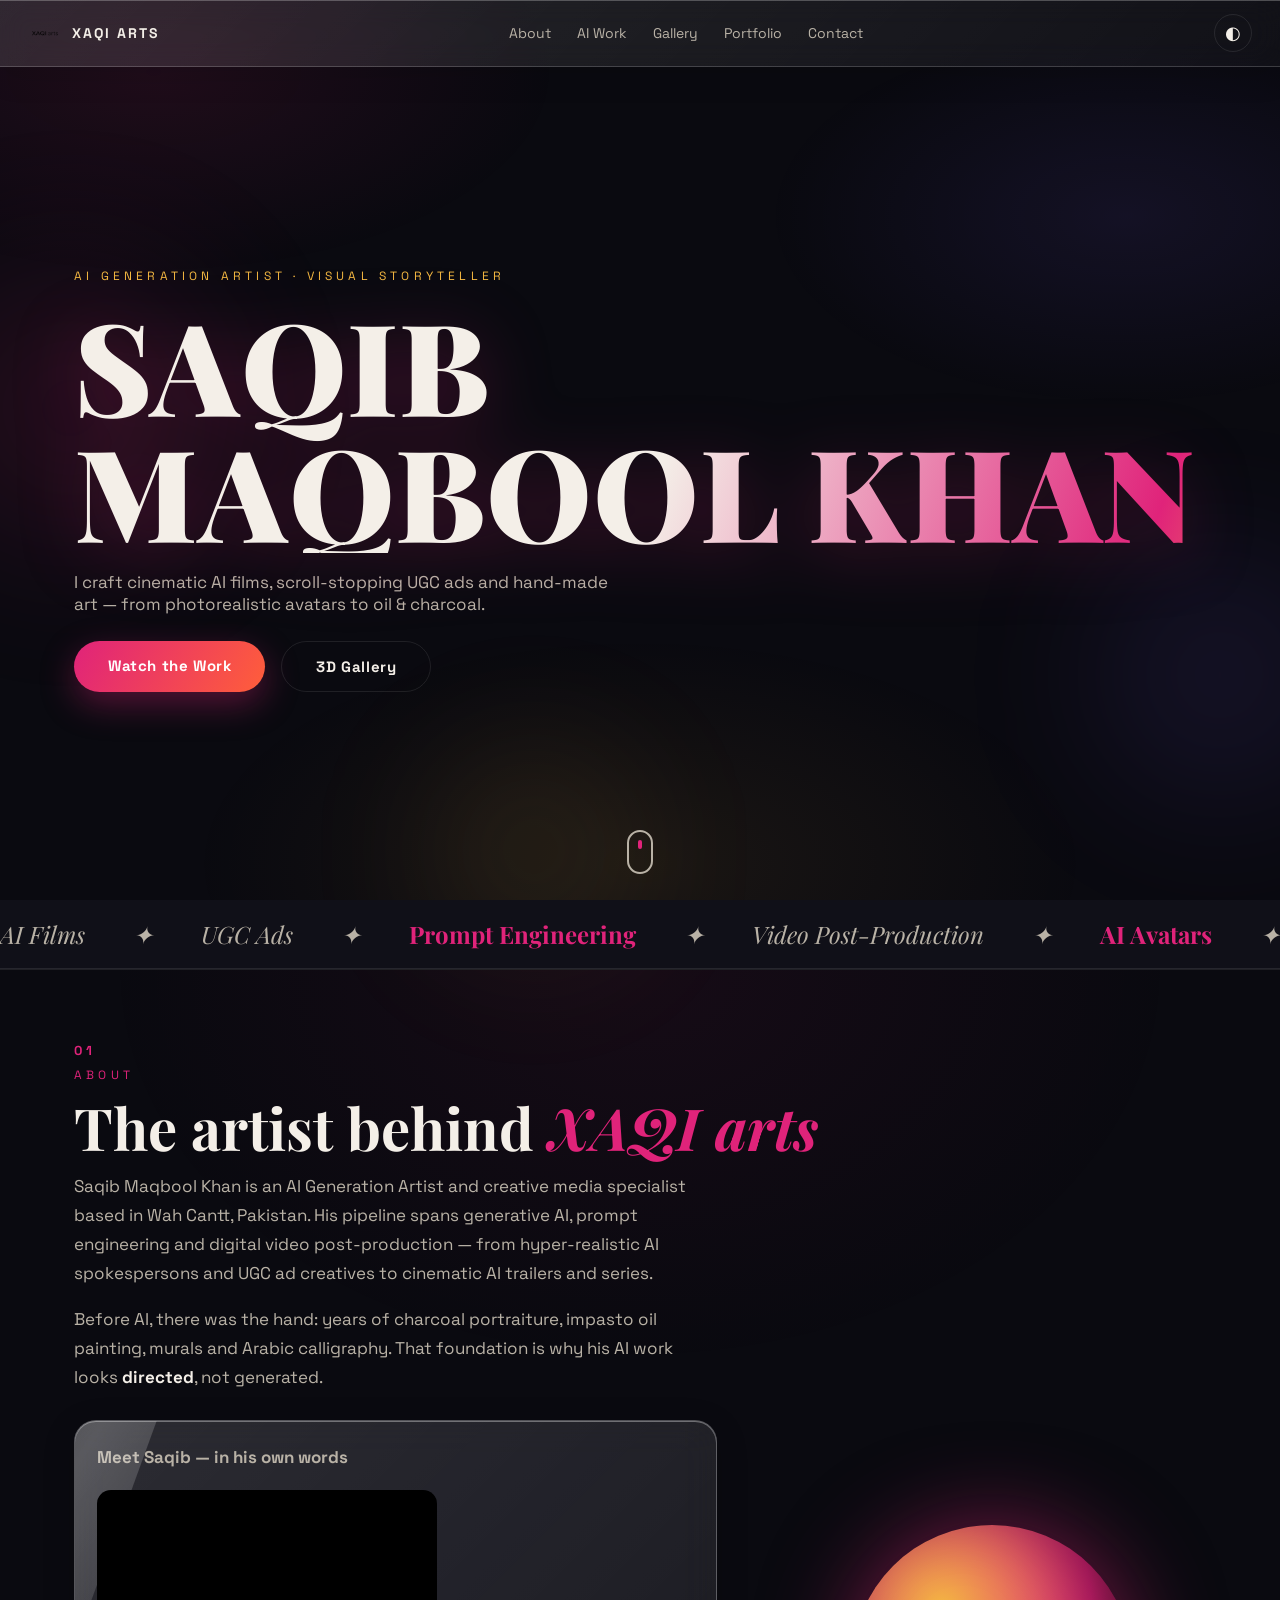
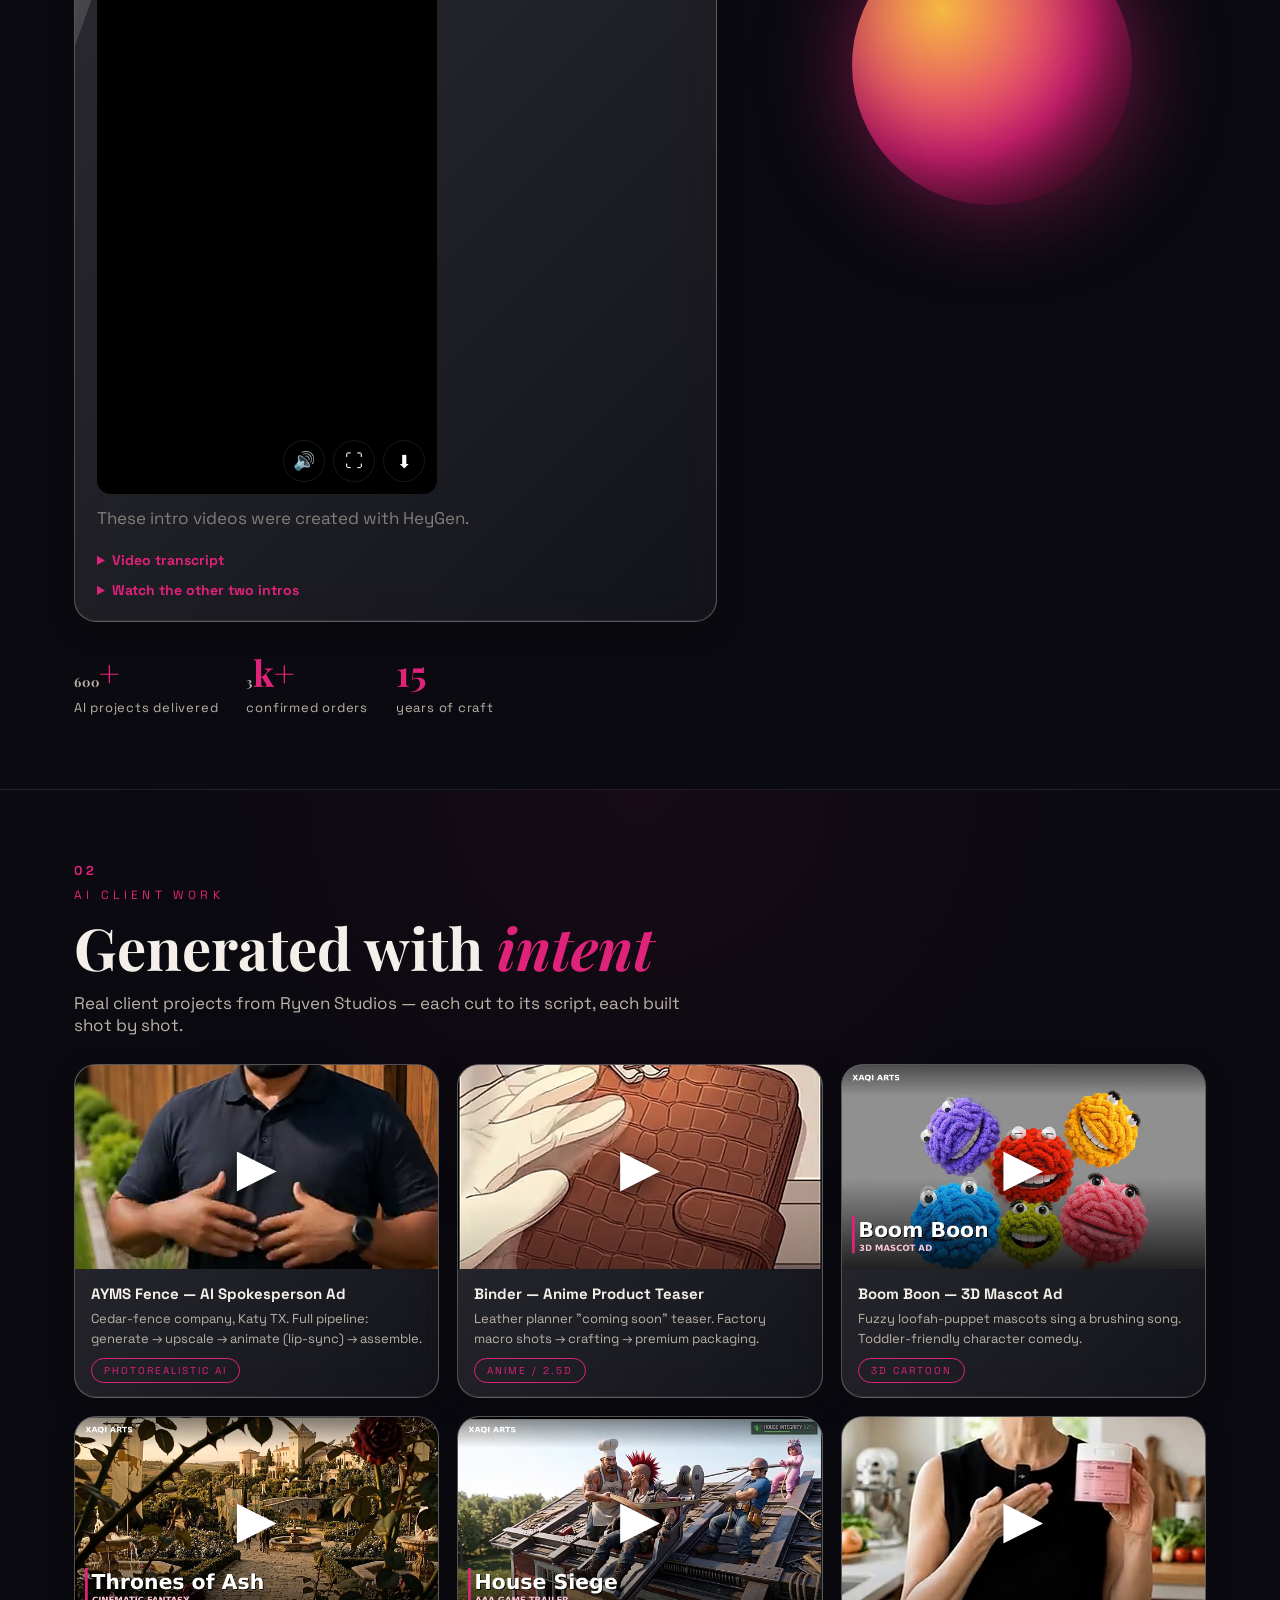
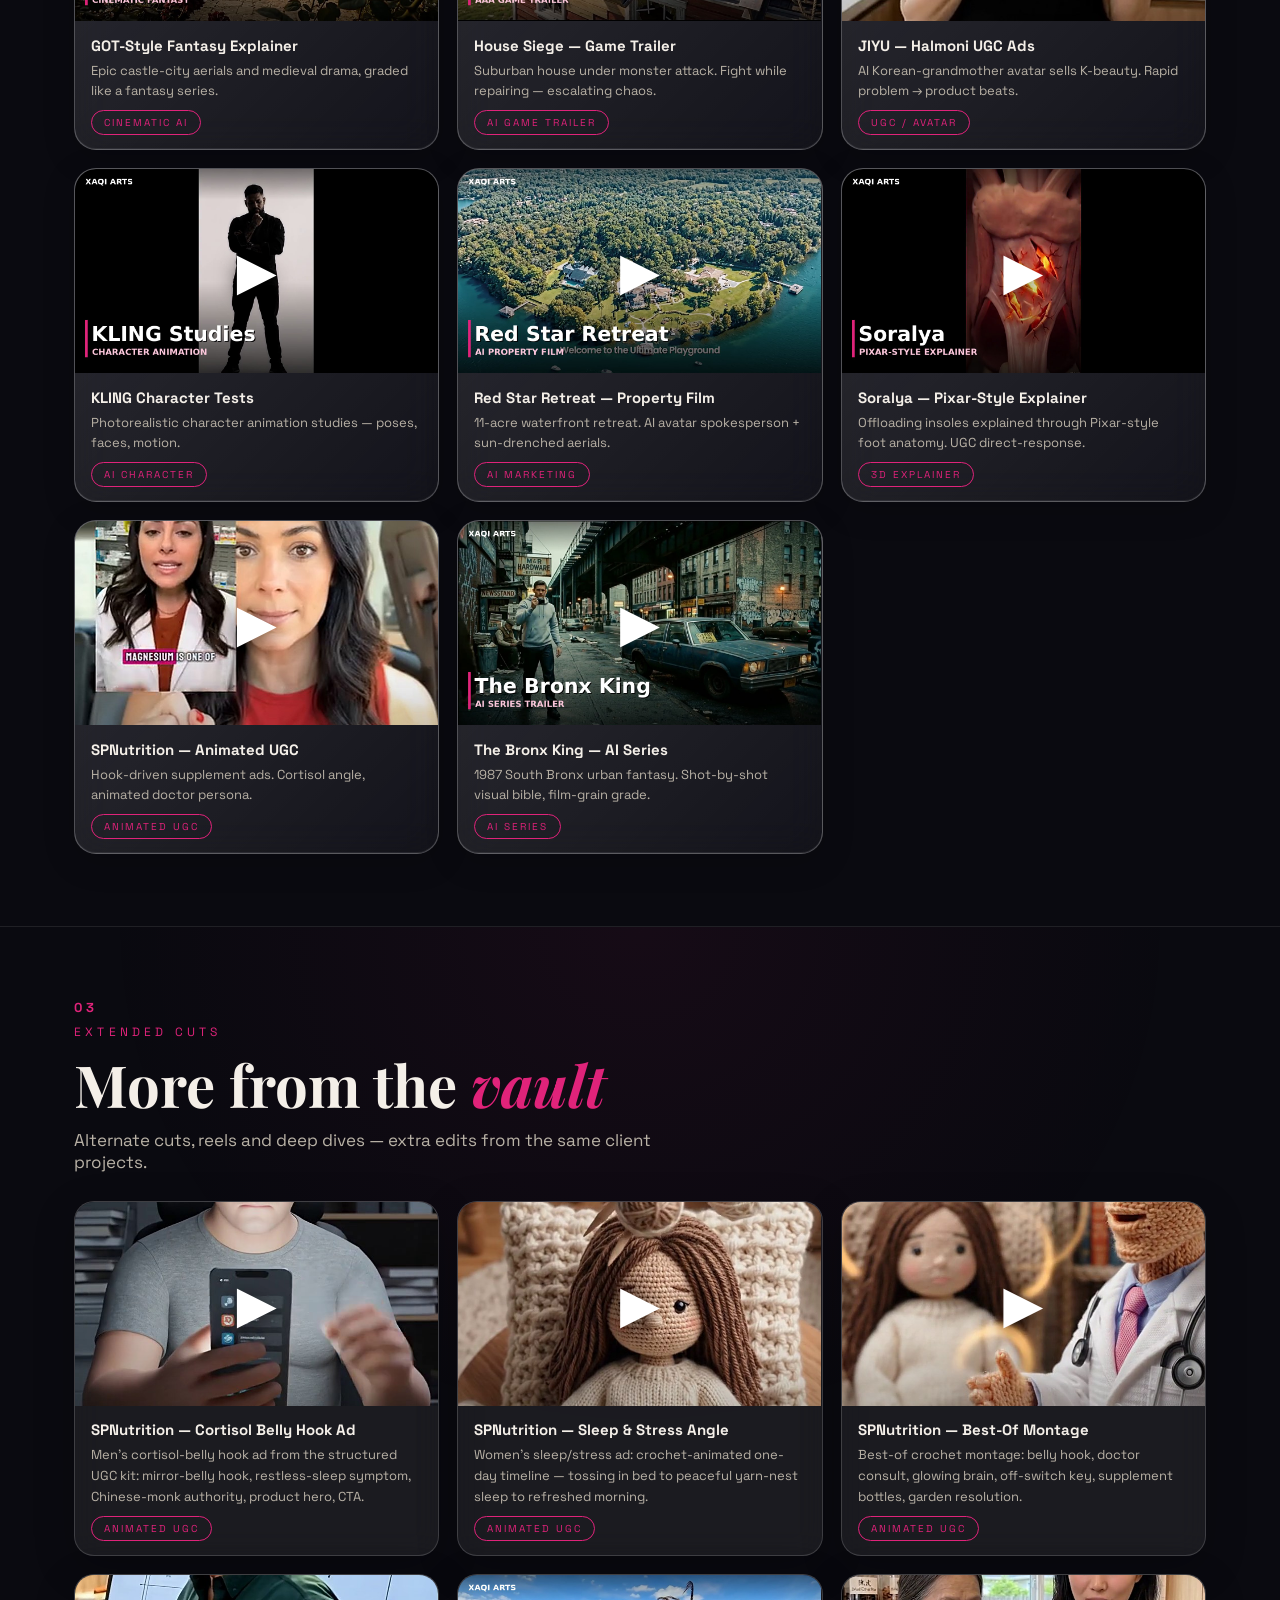
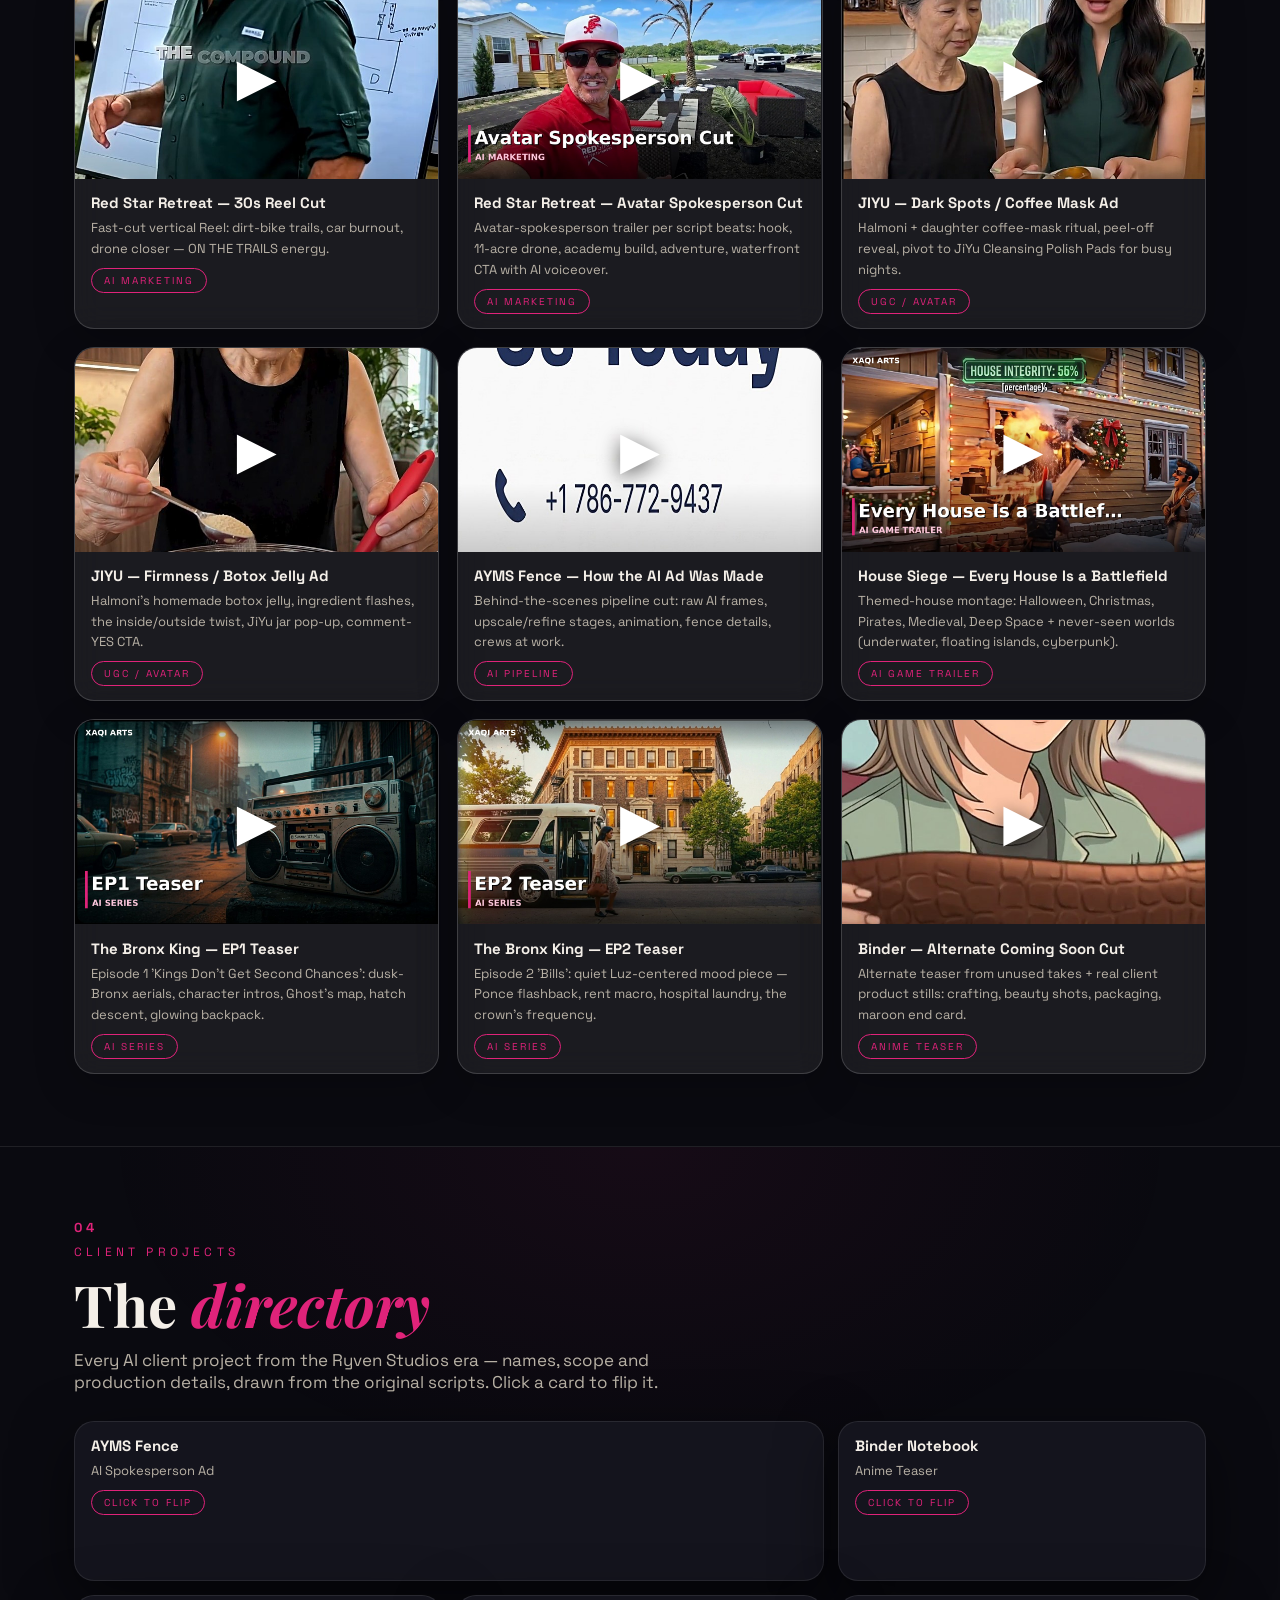
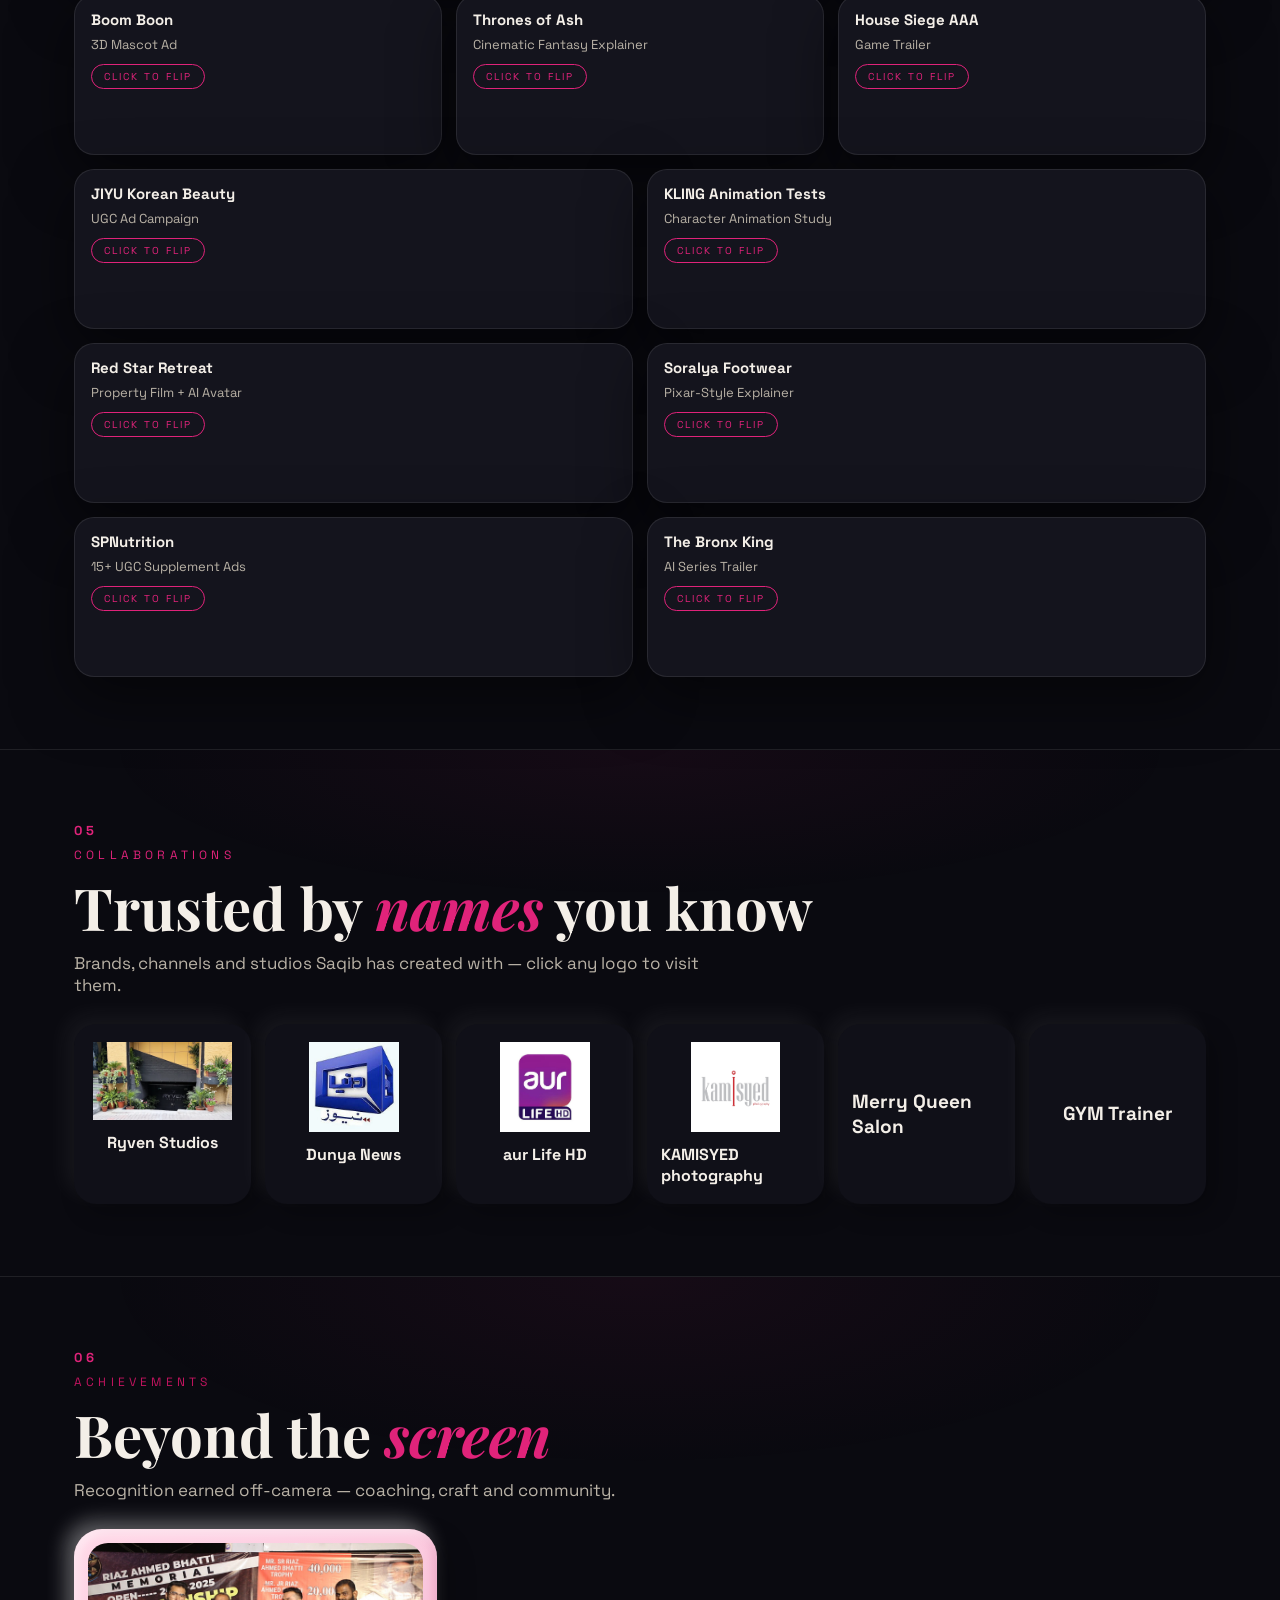
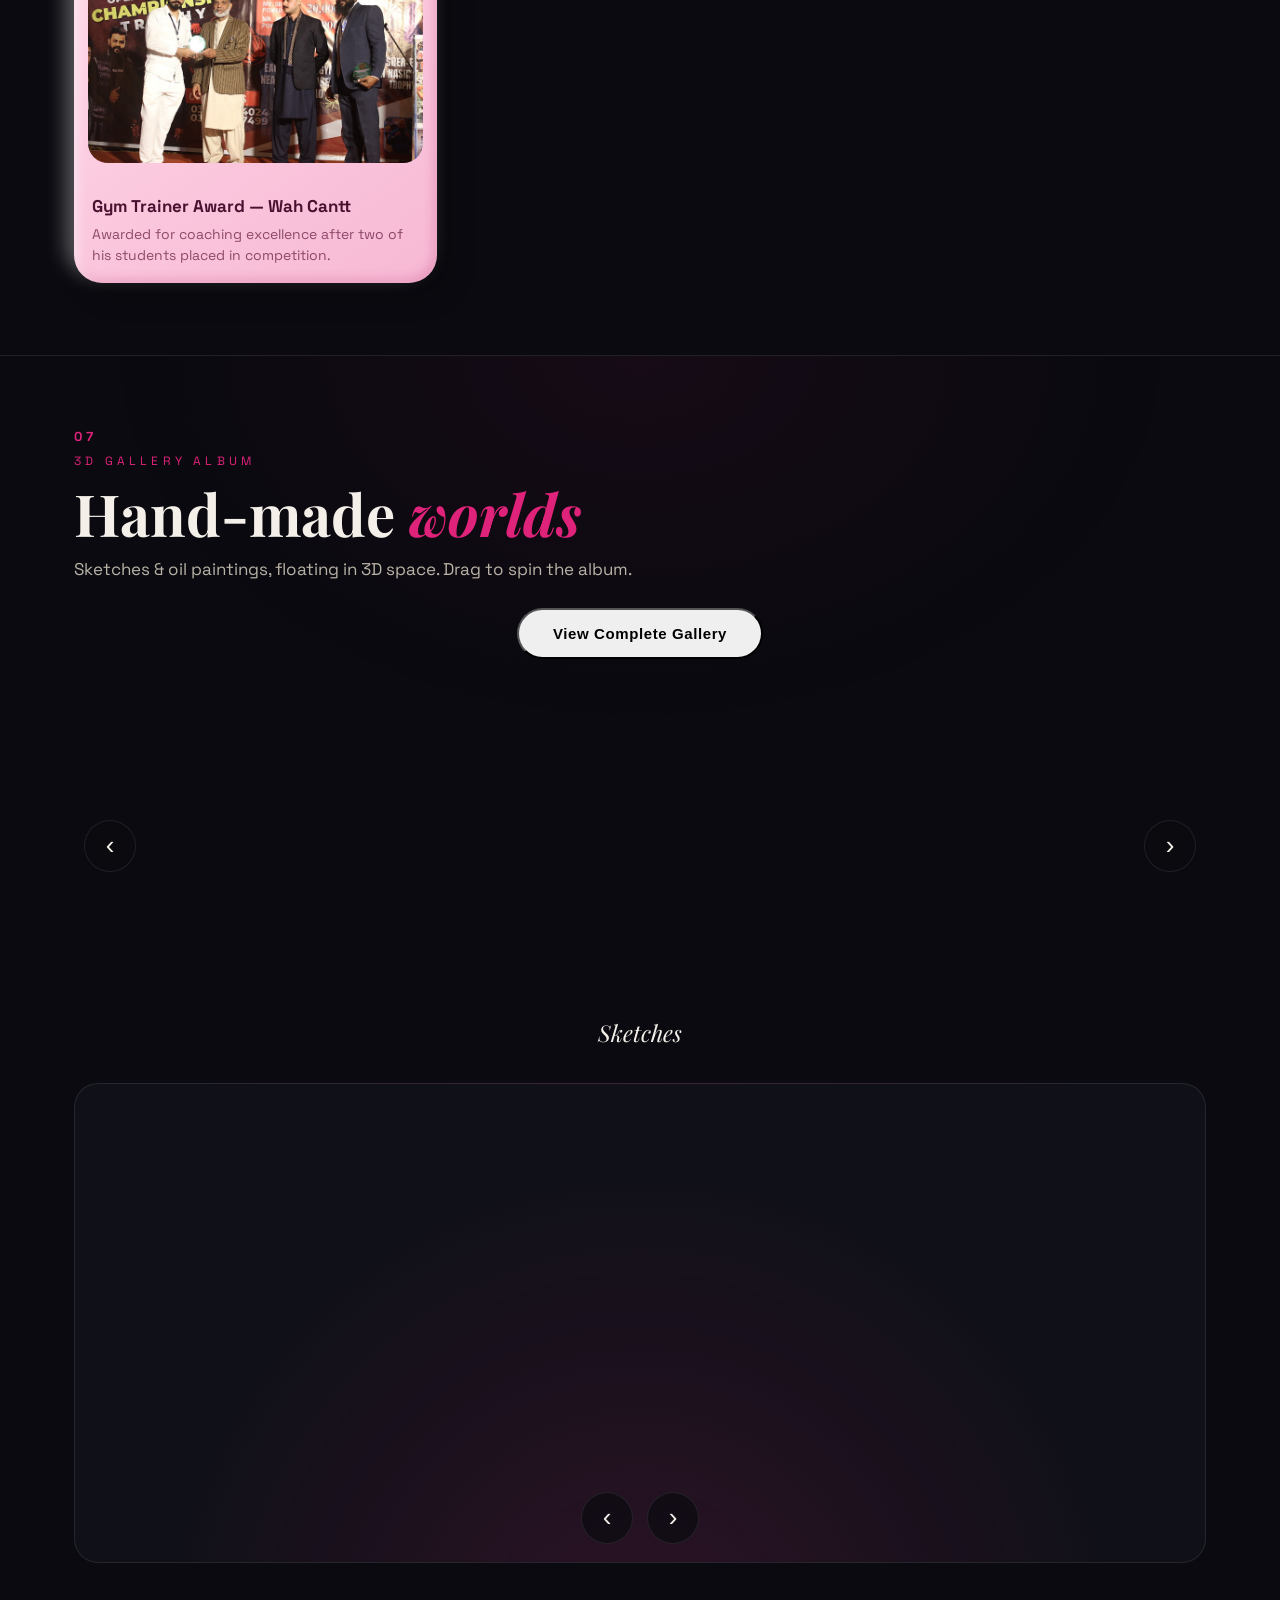
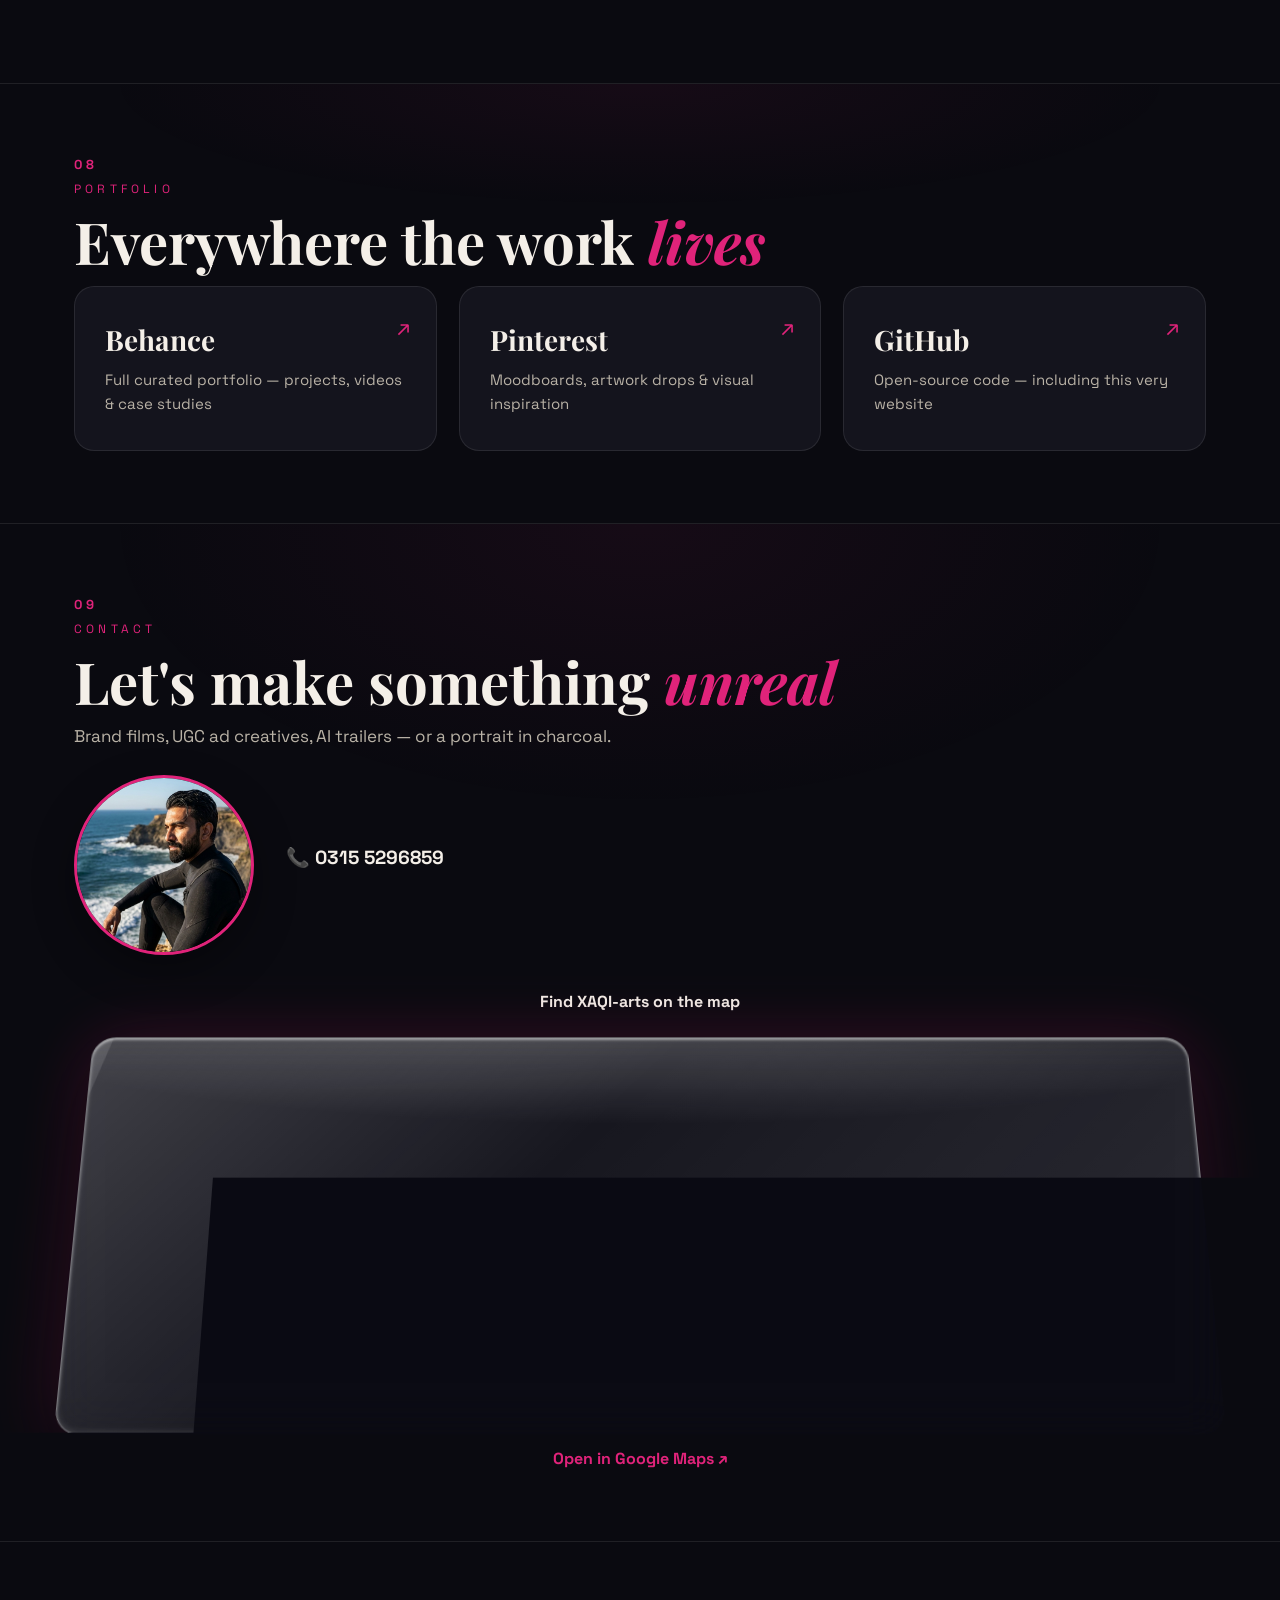
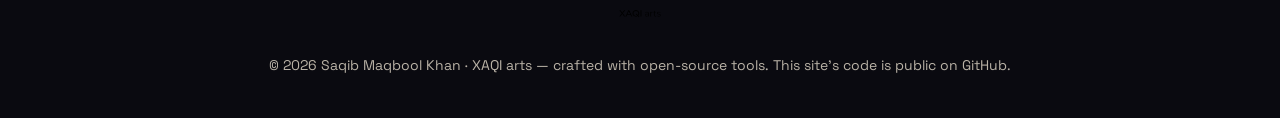
==== commit 9169938e: "Final polish: remove diagnostic reporter, brighten helix bars - Removed the visible JS error reporte" ====
--- a/index.html
+++ b/index.html
@@ -245,7 +245,7 @@
 </footer>
 
 <script src="vendor/three.min.js"></script>
-<script src="js/main.js?v=7"></script>
+<script src="js/main.js?v=8"></script>
 <!-- NOTE: bump ?v=N on style.css/main.js with every deploy to bust browser cache -->
 <!-- lightbox -->
 <div class="lightbox" id="lightbox">
--- a/css/style.css
+++ b/css/style.css
@@ -326,9 +326,9 @@
 .helix-stage:active{cursor:grabbing}
 .helix{position:absolute;left:50%;top:50%;width:0;height:0;transform-style:preserve-3d;will-change:transform}
 .h-bar{position:absolute;left:-30px;top:-115px;width:60px;height:230px;border-radius:30px;cursor:pointer;
-  background:linear-gradient(180deg,#3d3d4d 0%,#1a1a24 60%,#101016 100%);
-  border:1px solid rgba(255,255,255,.16);
-  box-shadow:0 18px 44px rgba(0,0,0,.5),inset 0 2px 6px rgba(255,255,255,.25),inset 0 -8px 14px rgba(0,0,0,.5);
+  background:linear-gradient(180deg,#6a6a80 0%,#2e2e40 60%,#1a1a26 100%);
+  border:1px solid rgba(255,255,255,.28);
+  box-shadow:0 18px 44px rgba(0,0,0,.5),inset 0 2px 6px rgba(255,255,255,.35),inset 0 -8px 14px rgba(0,0,0,.5),0 0 22px rgba(224,35,122,.25);
   display:flex;align-items:center;justify-content:center;
   transition:box-shadow .4s,filter .4s}
 .h-bar:hover{filter:brightness(1.35)}
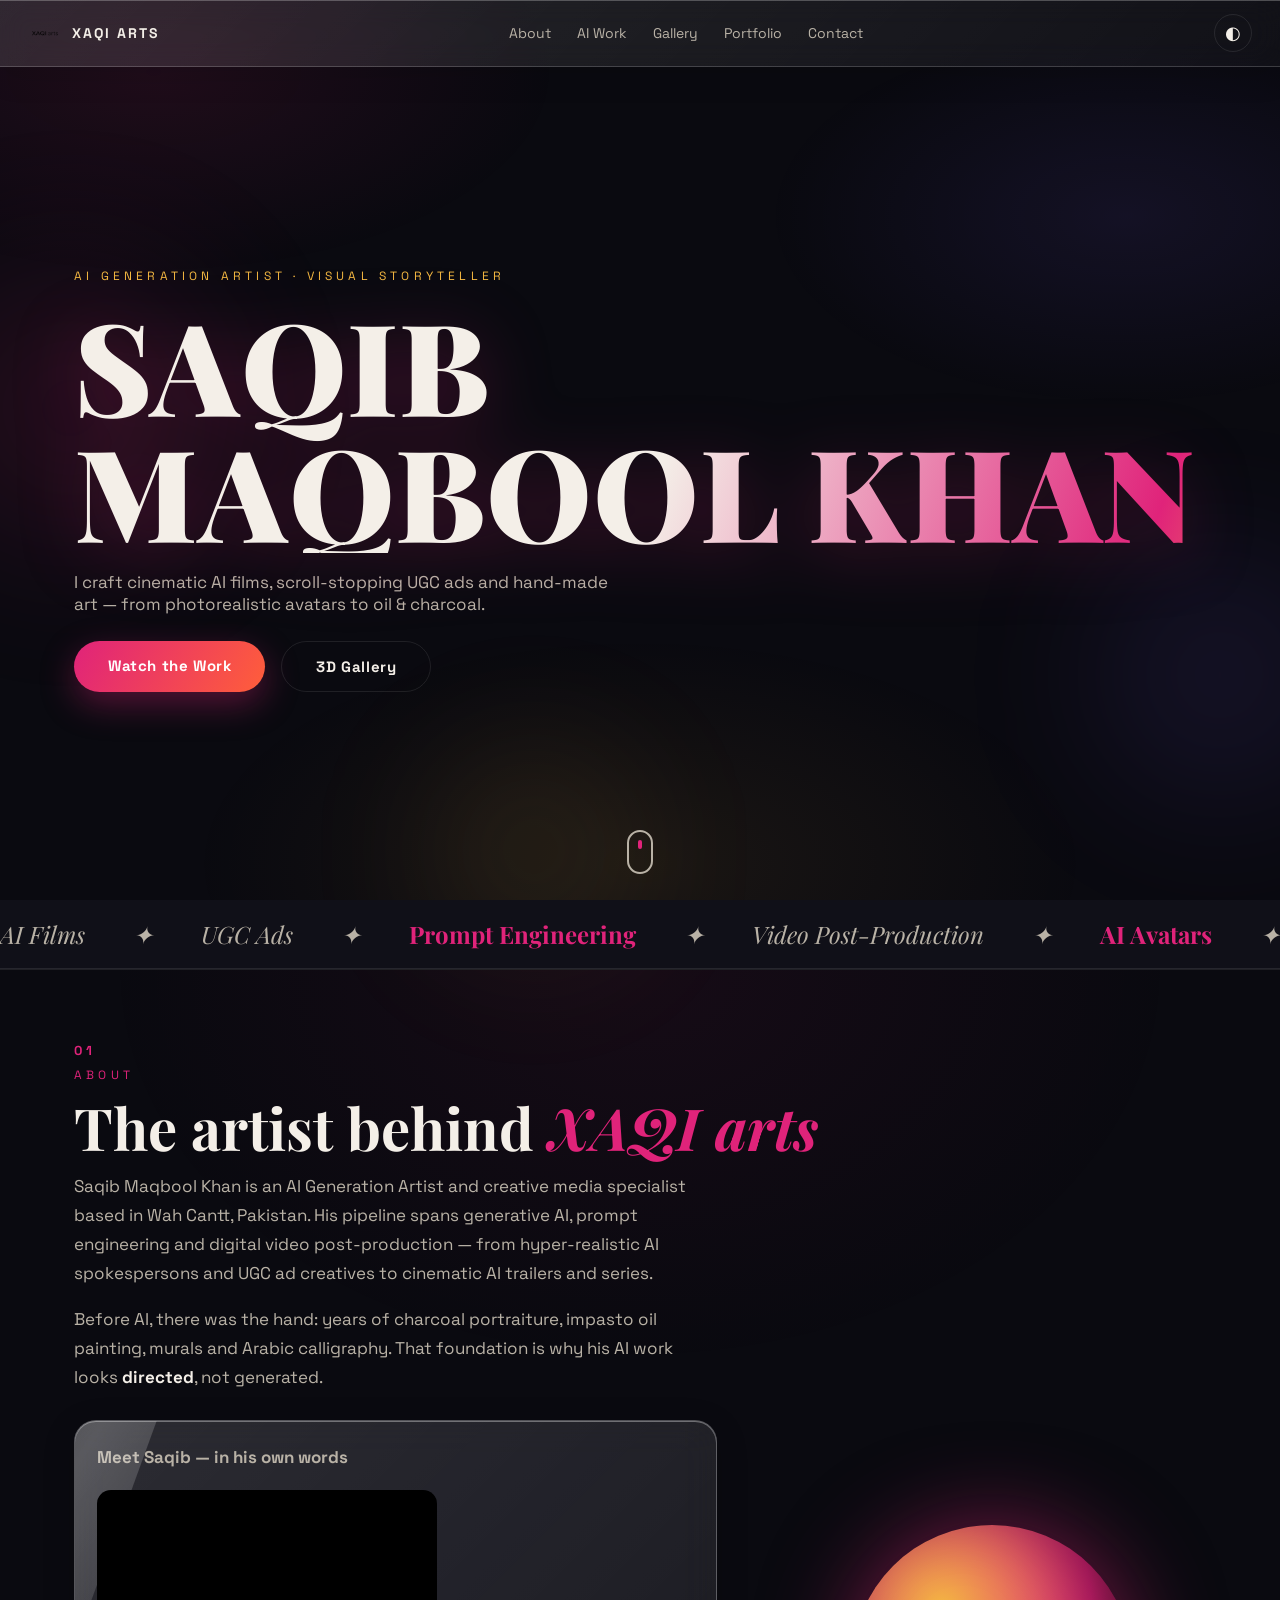
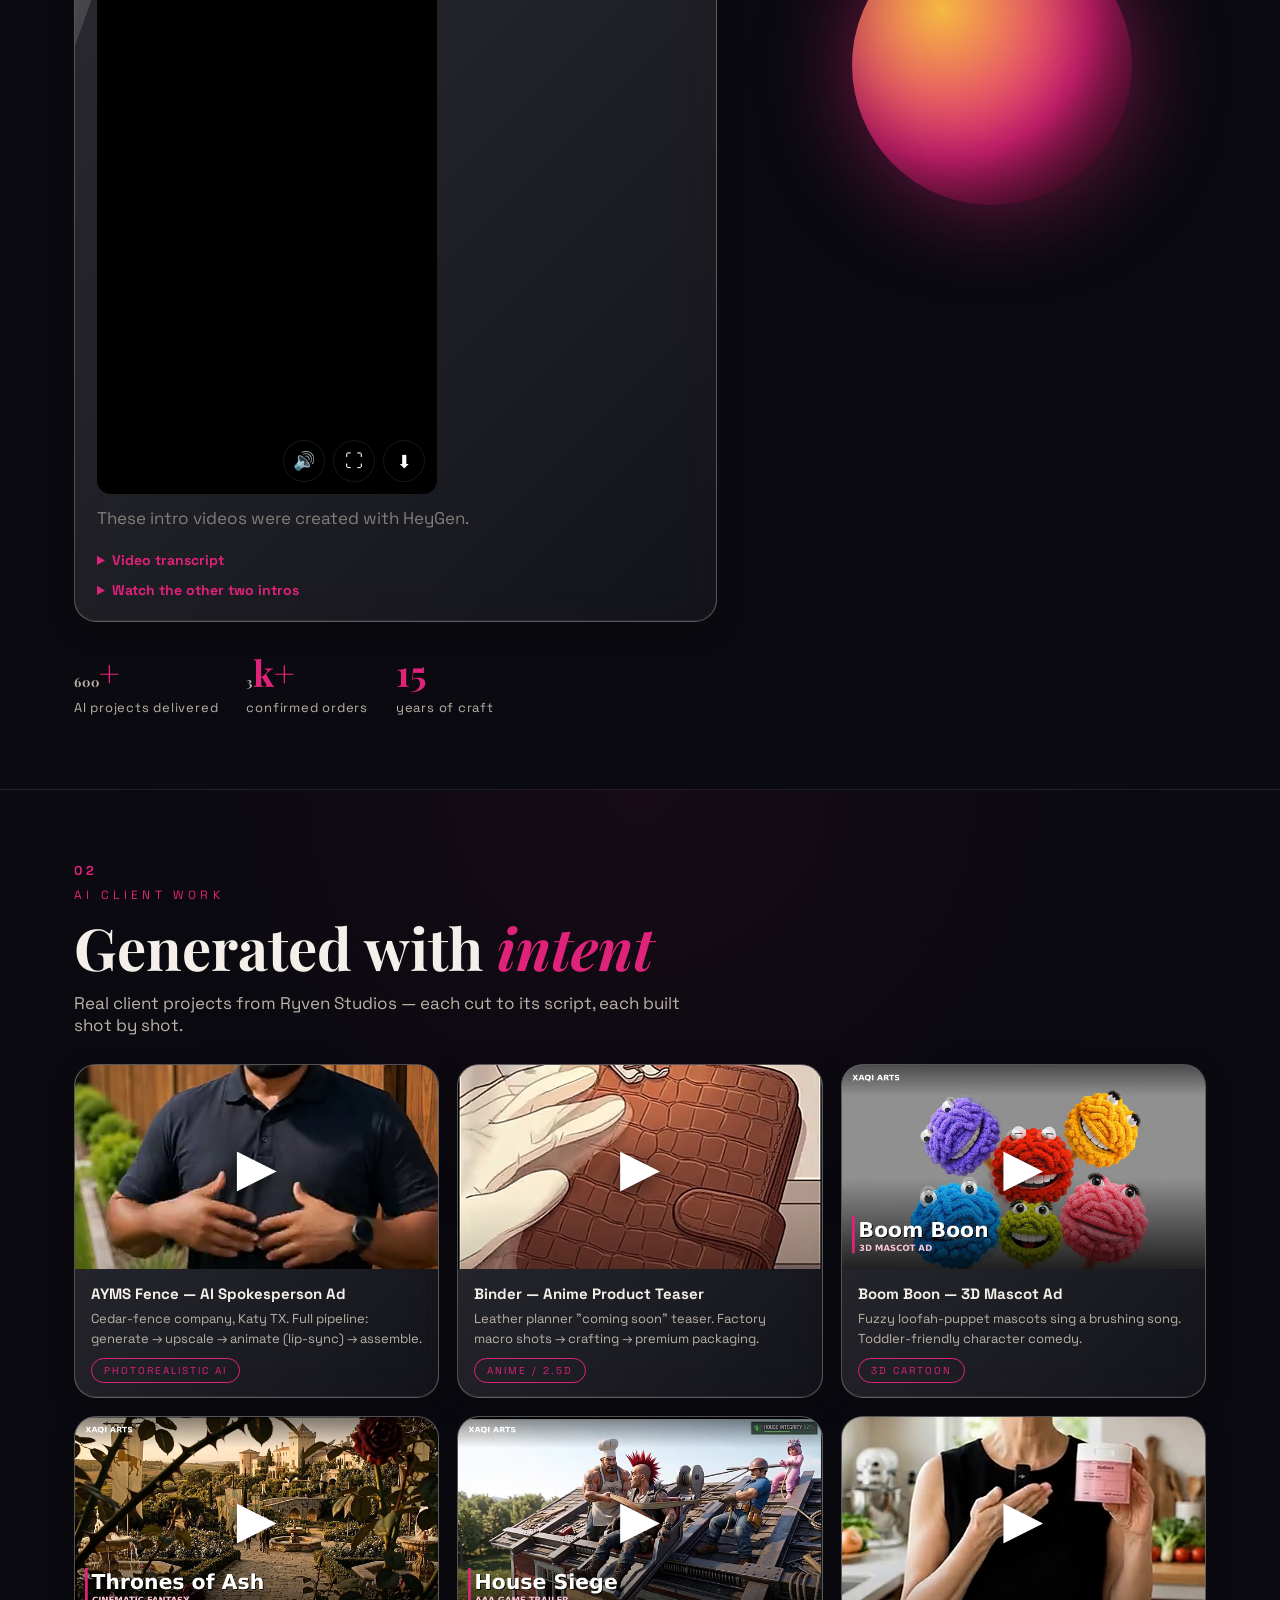
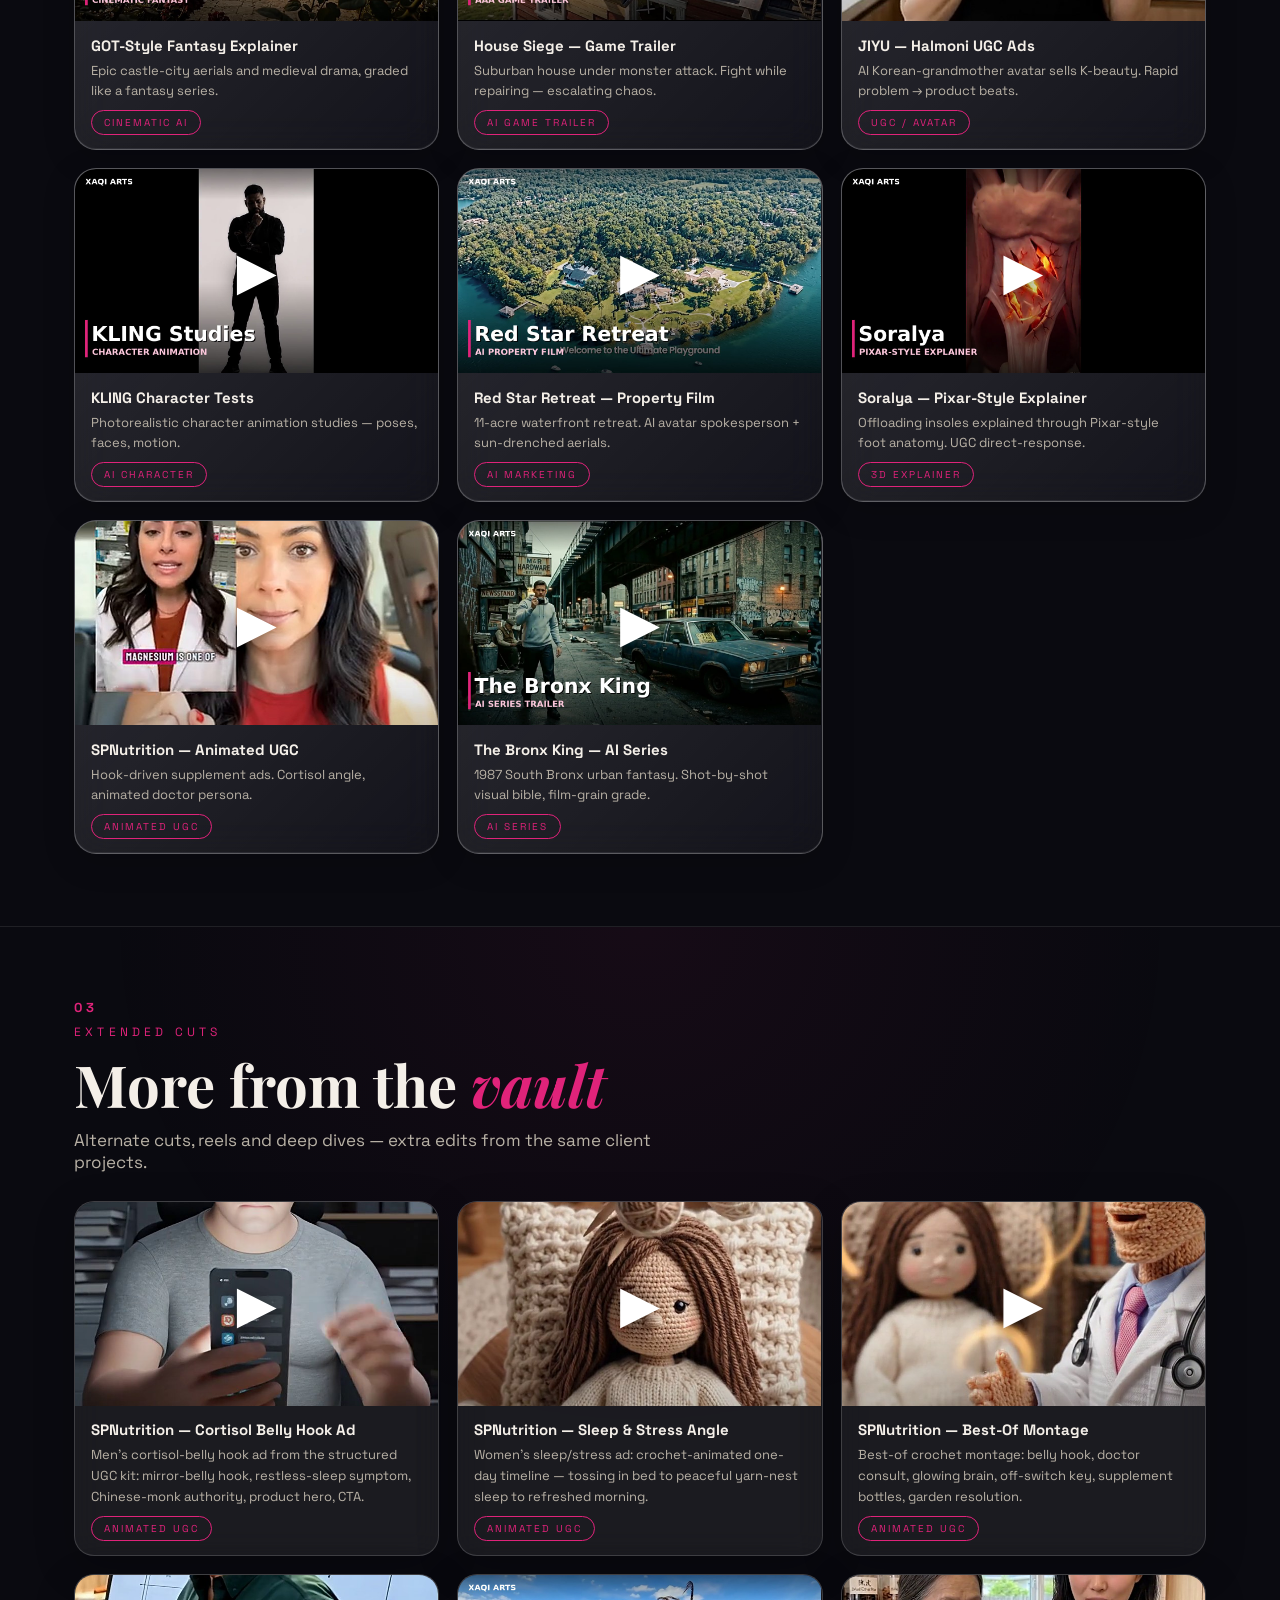
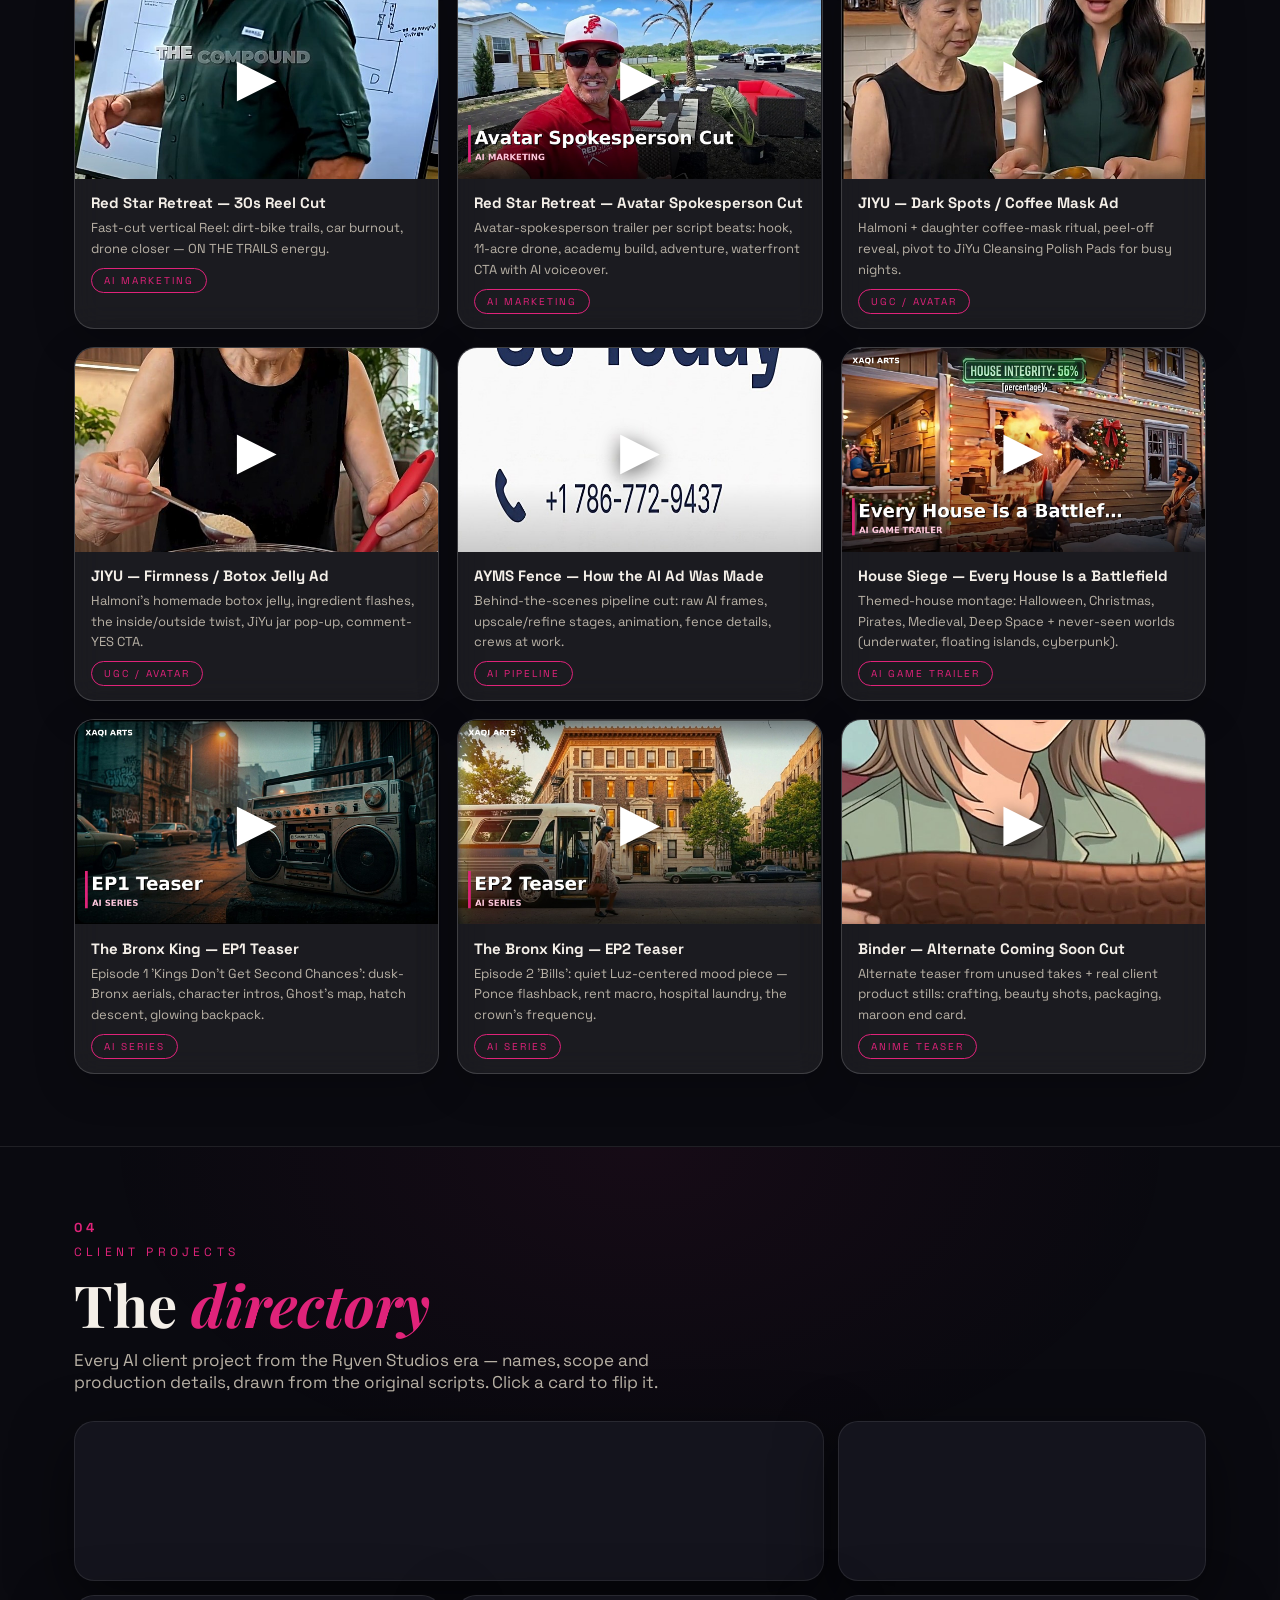
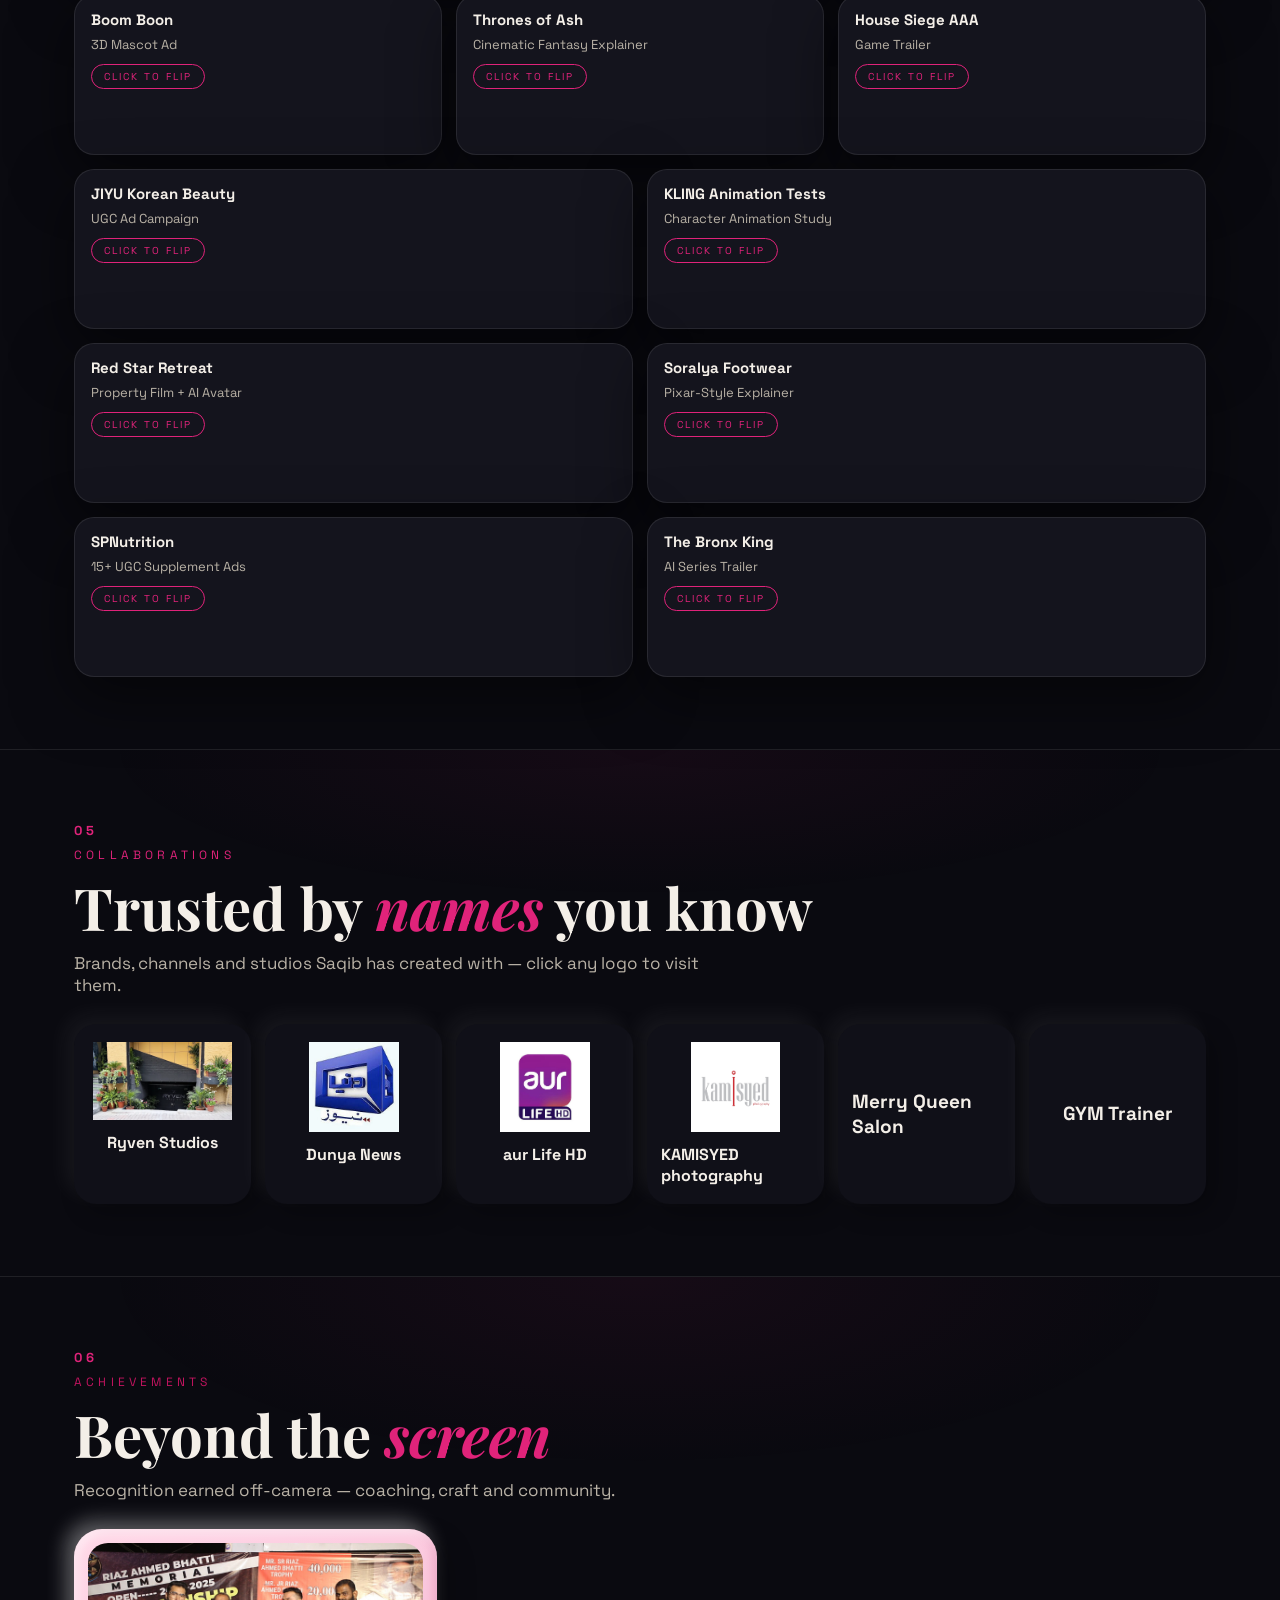
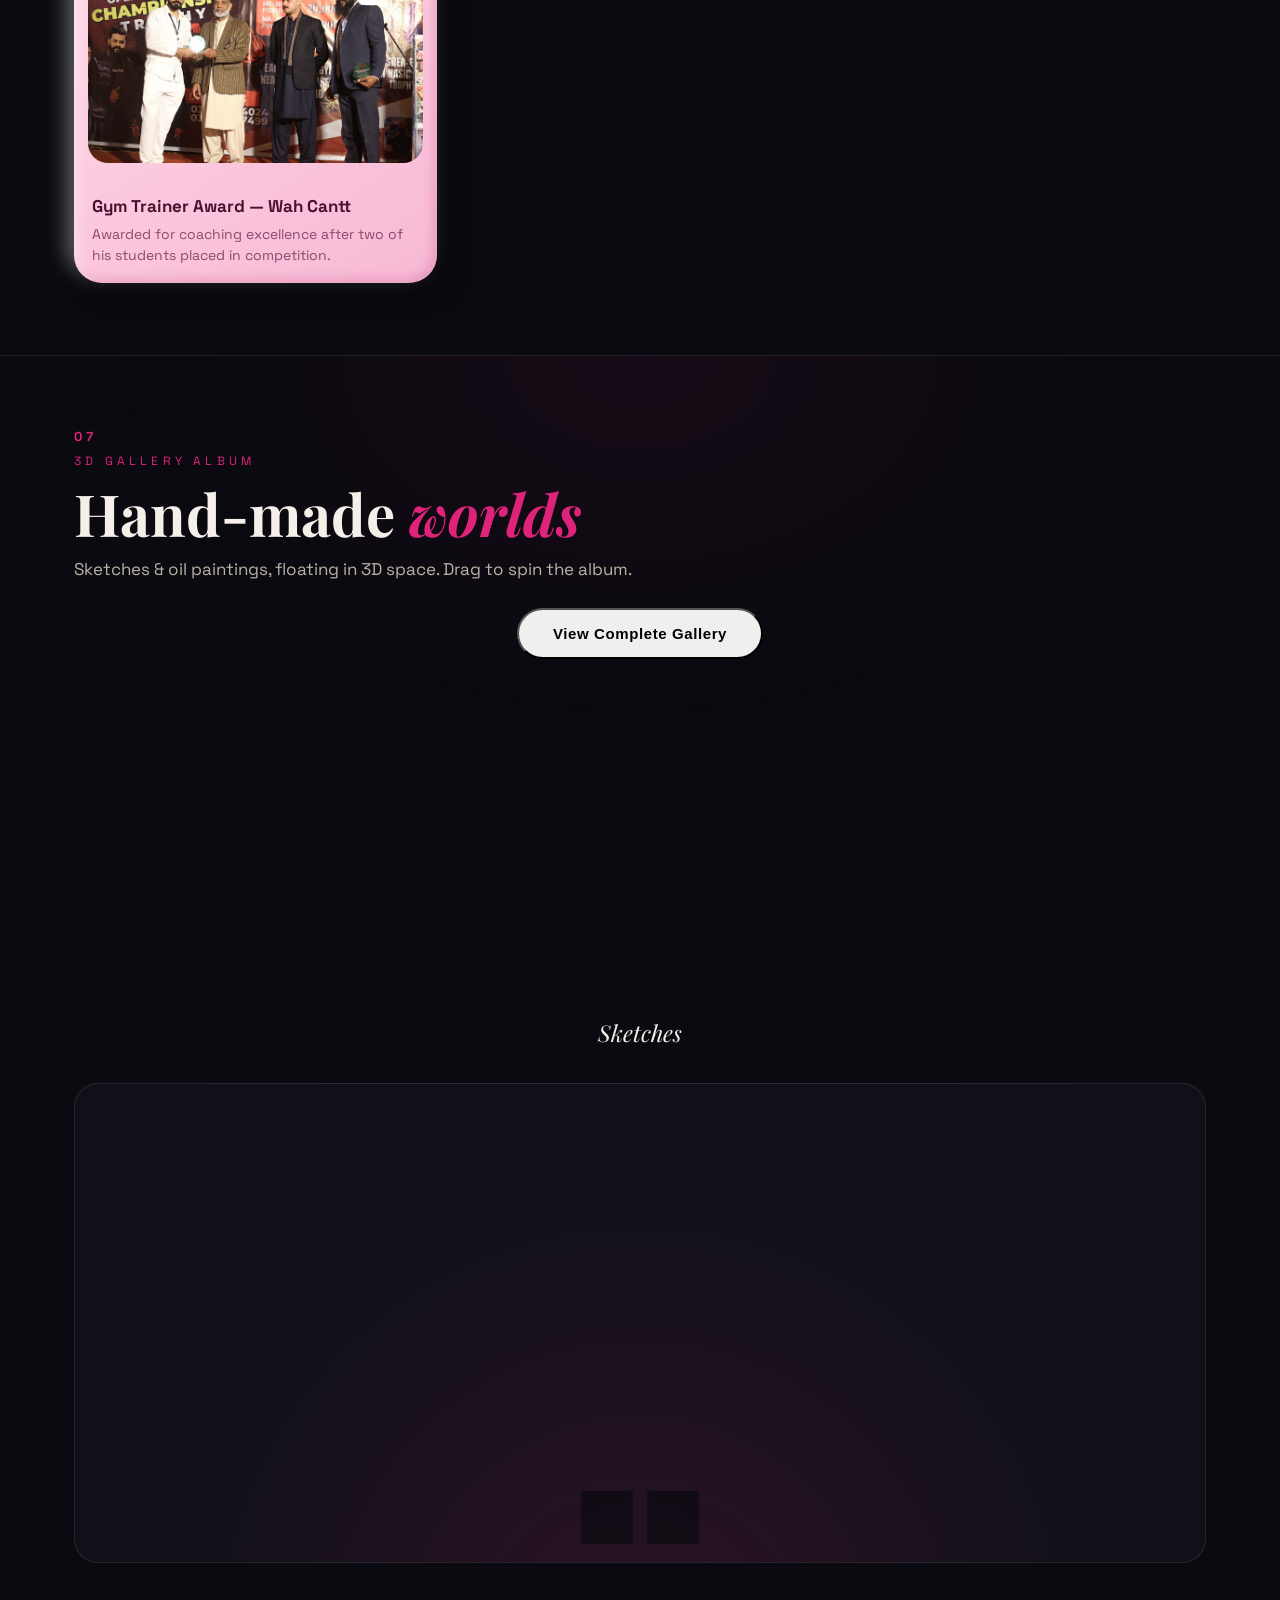
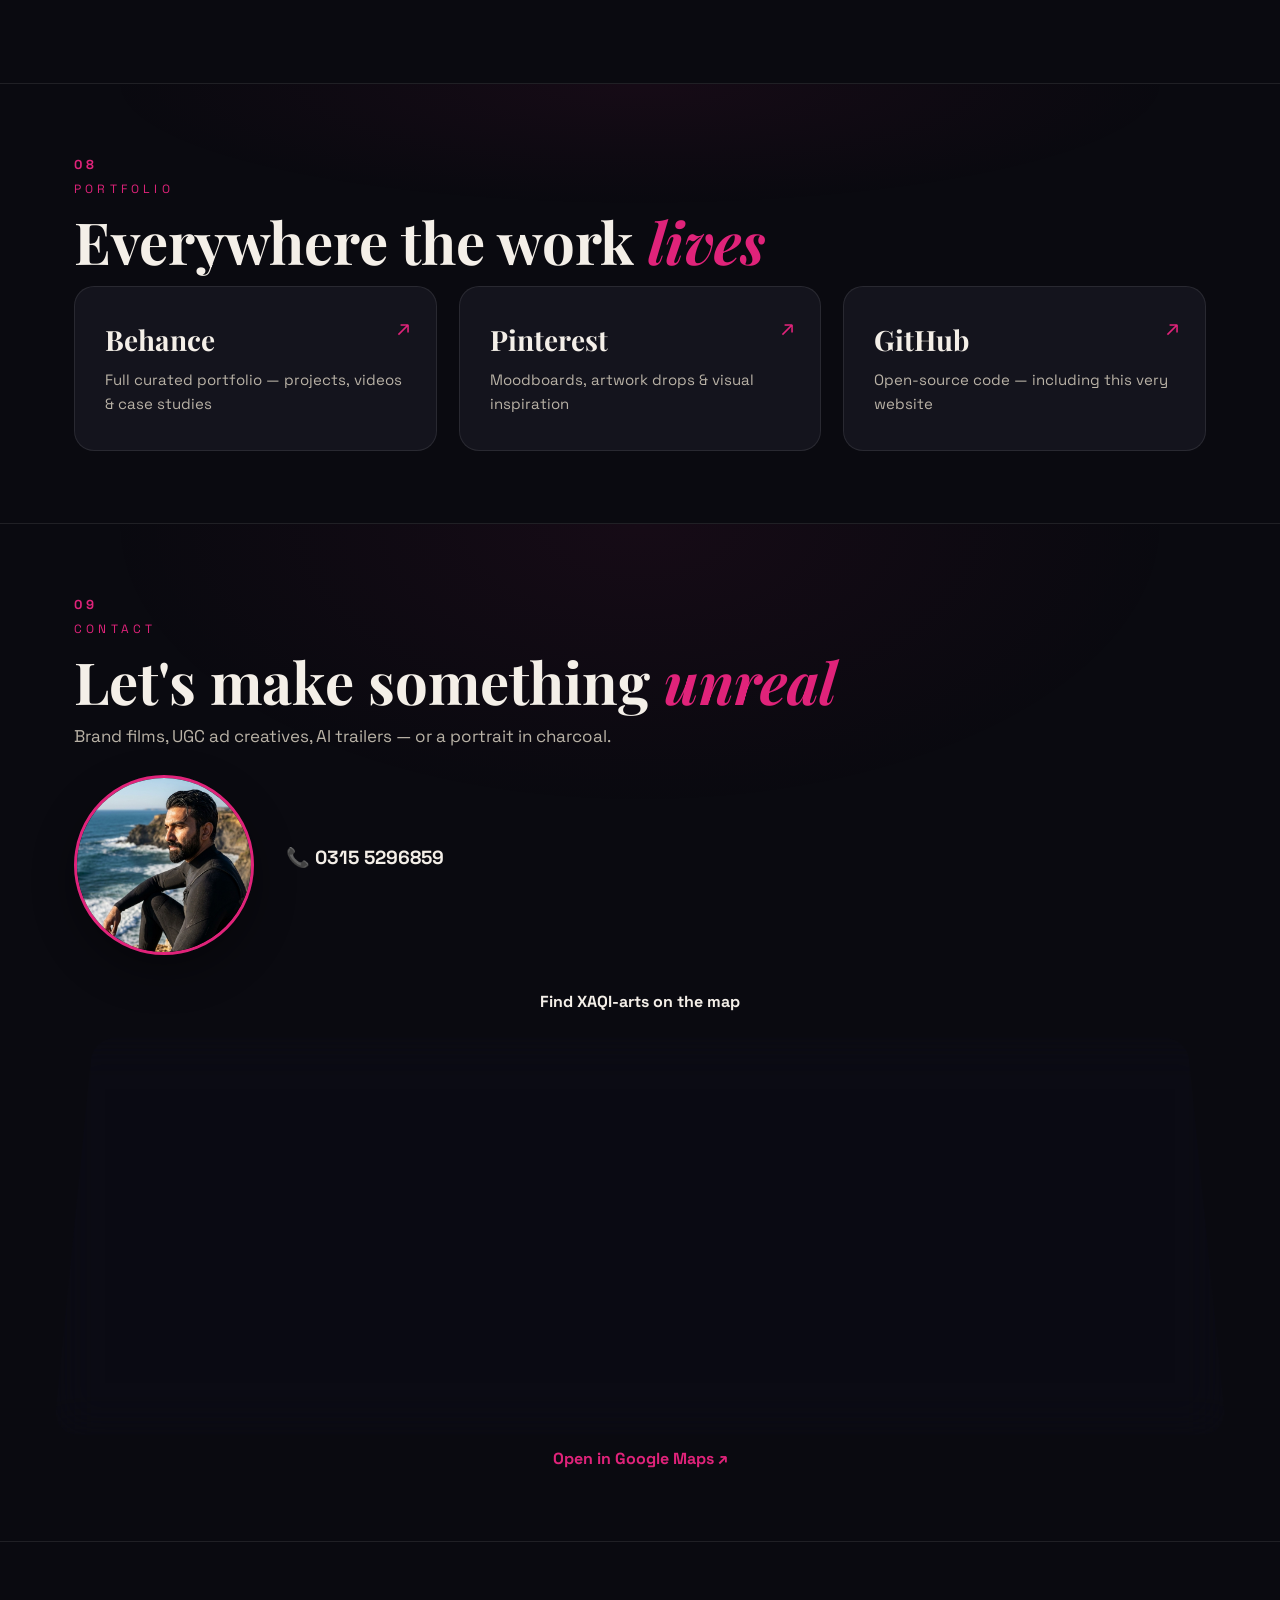
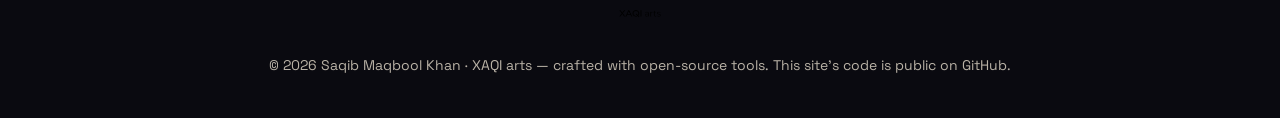
==== commit 7eec9942: "Revert to working v7 + minimal lb-close null check - Restored the v7 code that QA confirmed was rend" ====
--- a/index.html
+++ b/index.html
@@ -245,7 +245,7 @@
 </footer>
 
 <script src="vendor/three.min.js"></script>
-<script src="js/main.js?v=8"></script>
+<script src="js/main.js?v=9"></script>
 <!-- NOTE: bump ?v=N on style.css/main.js with every deploy to bust browser cache -->
 <!-- lightbox -->
 <div class="lightbox" id="lightbox">
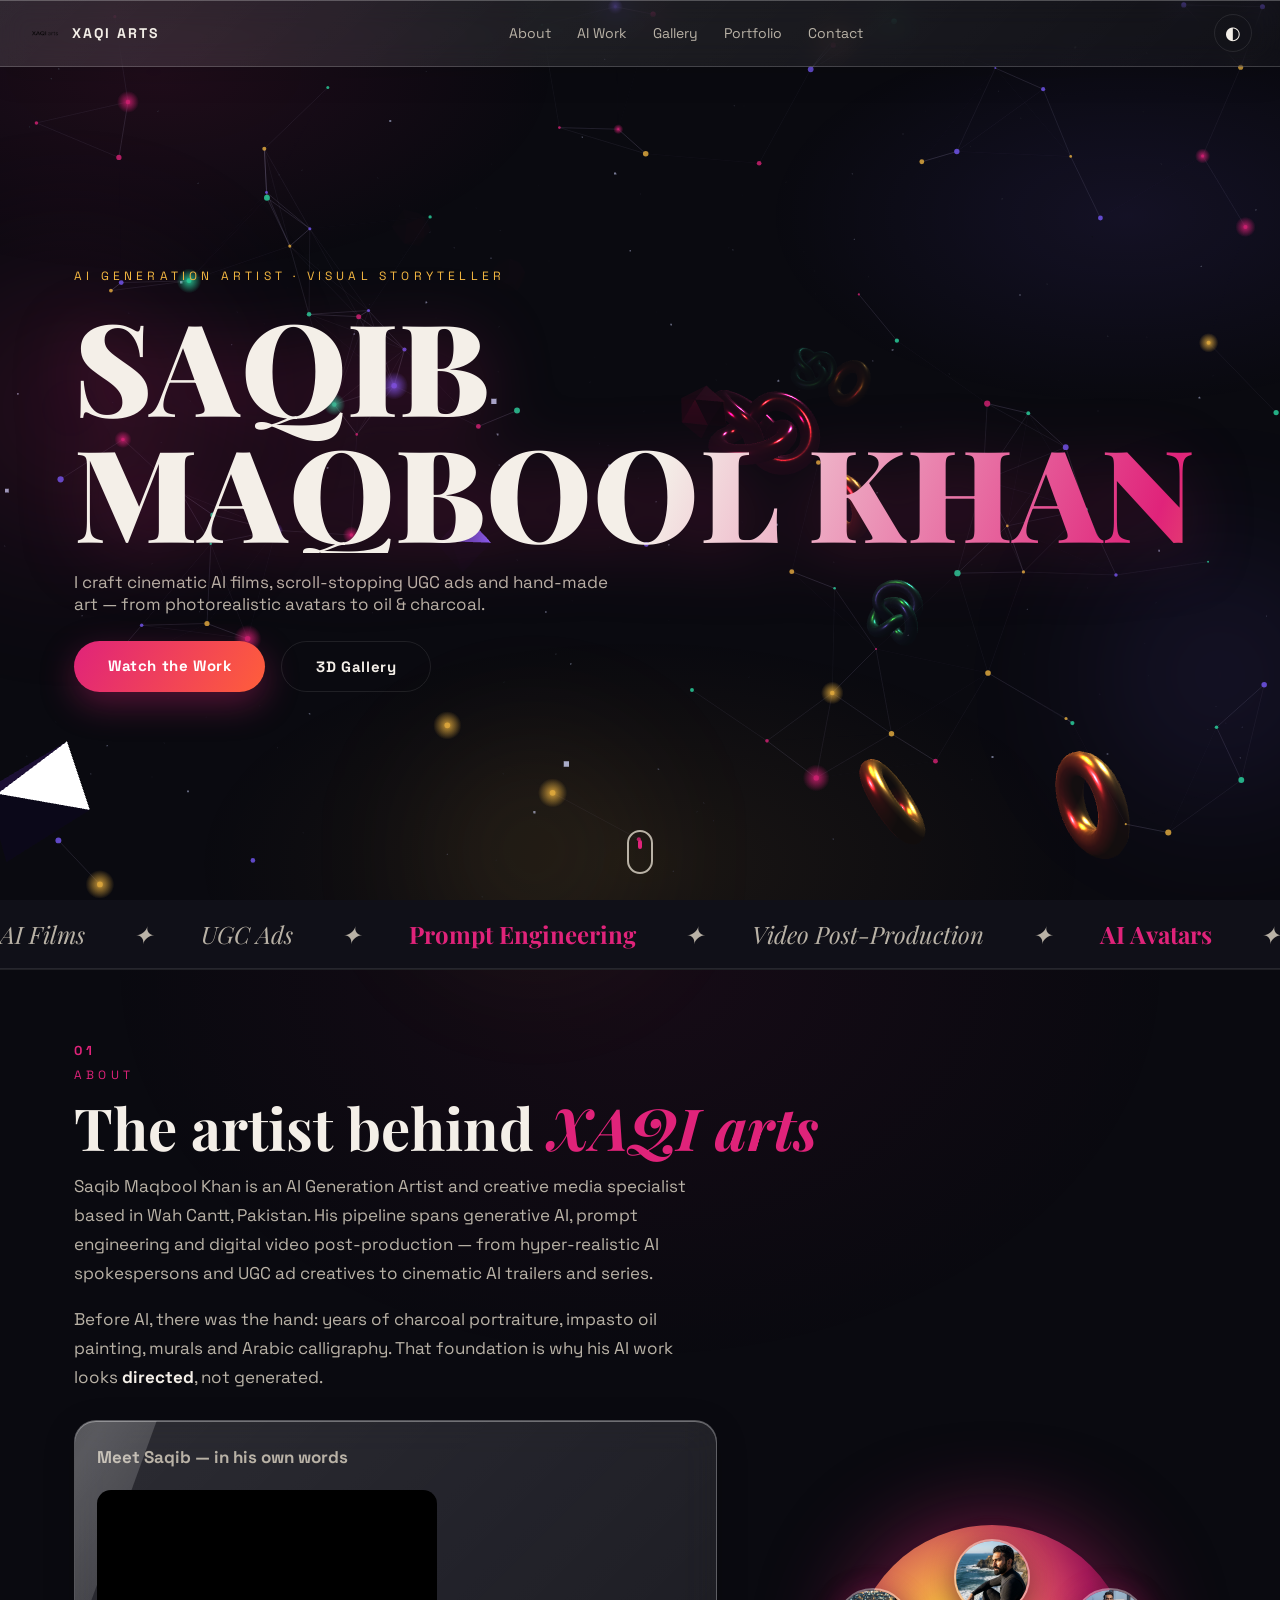
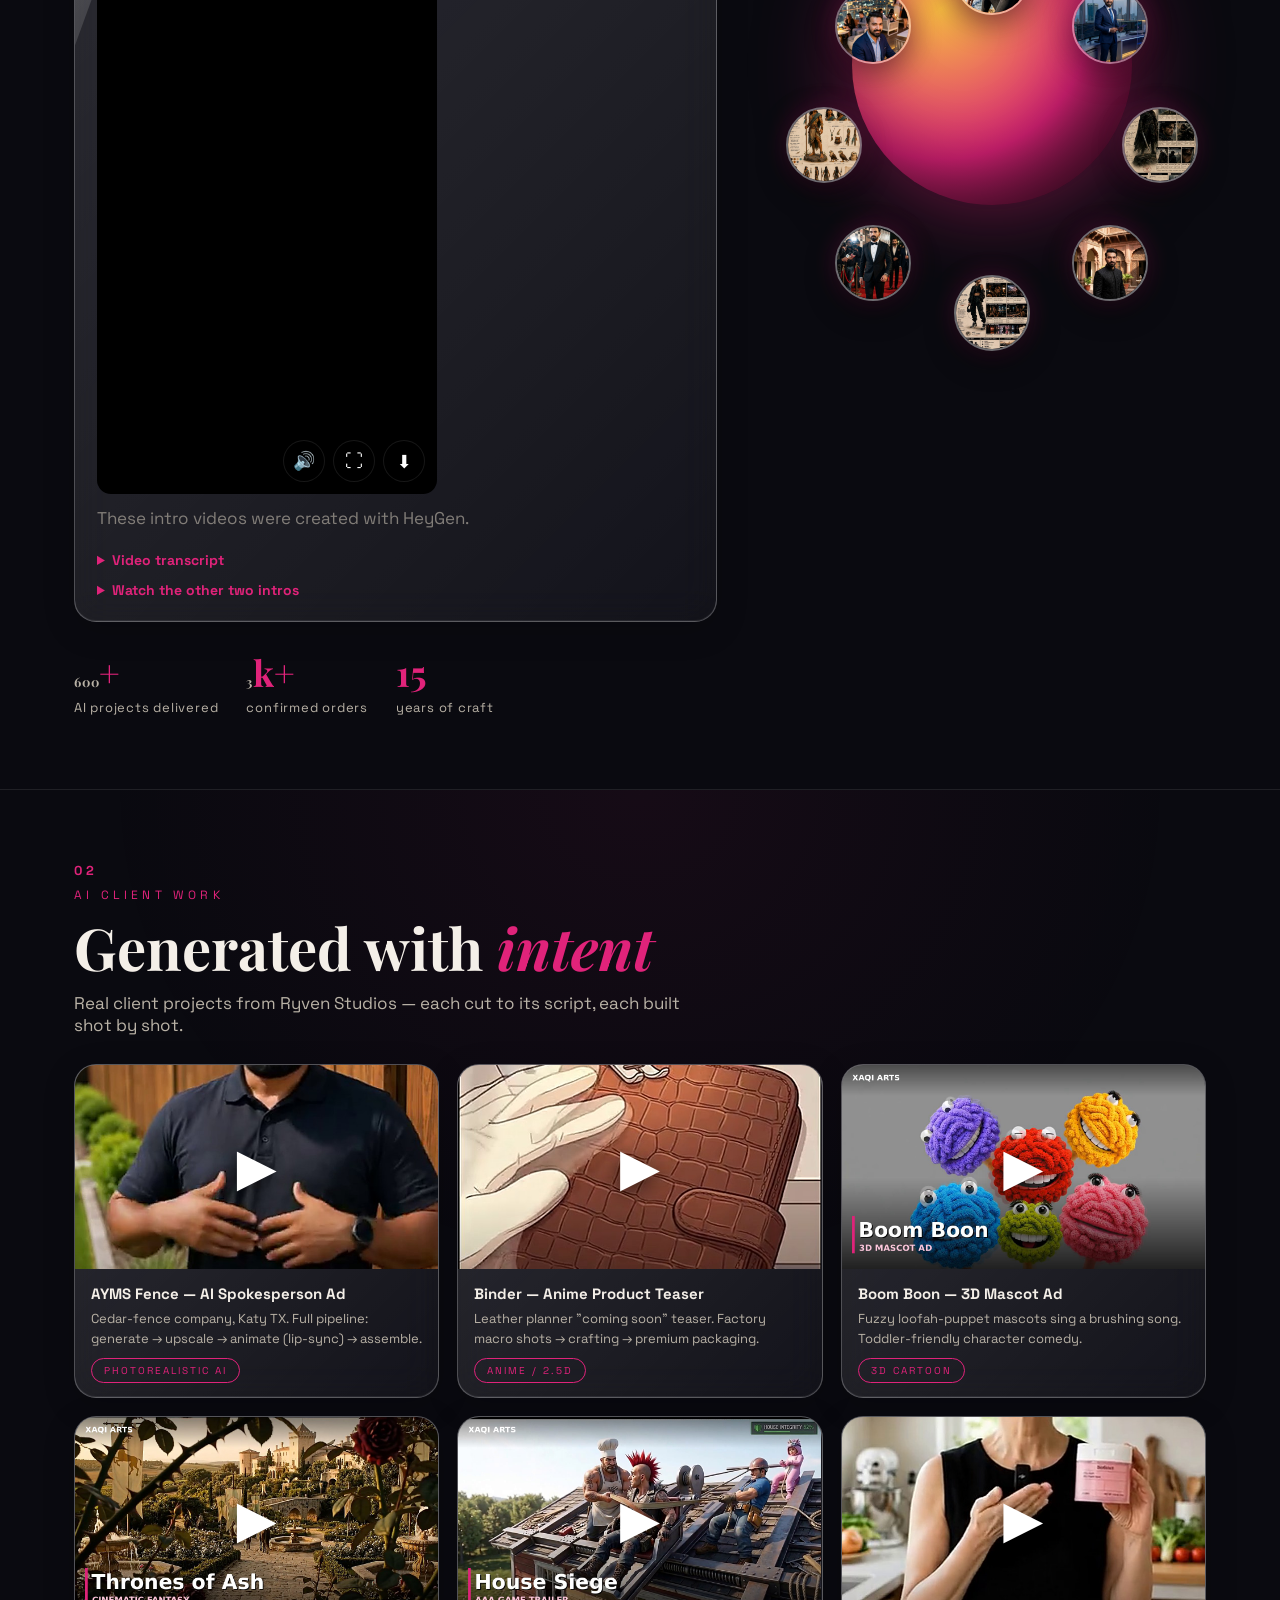
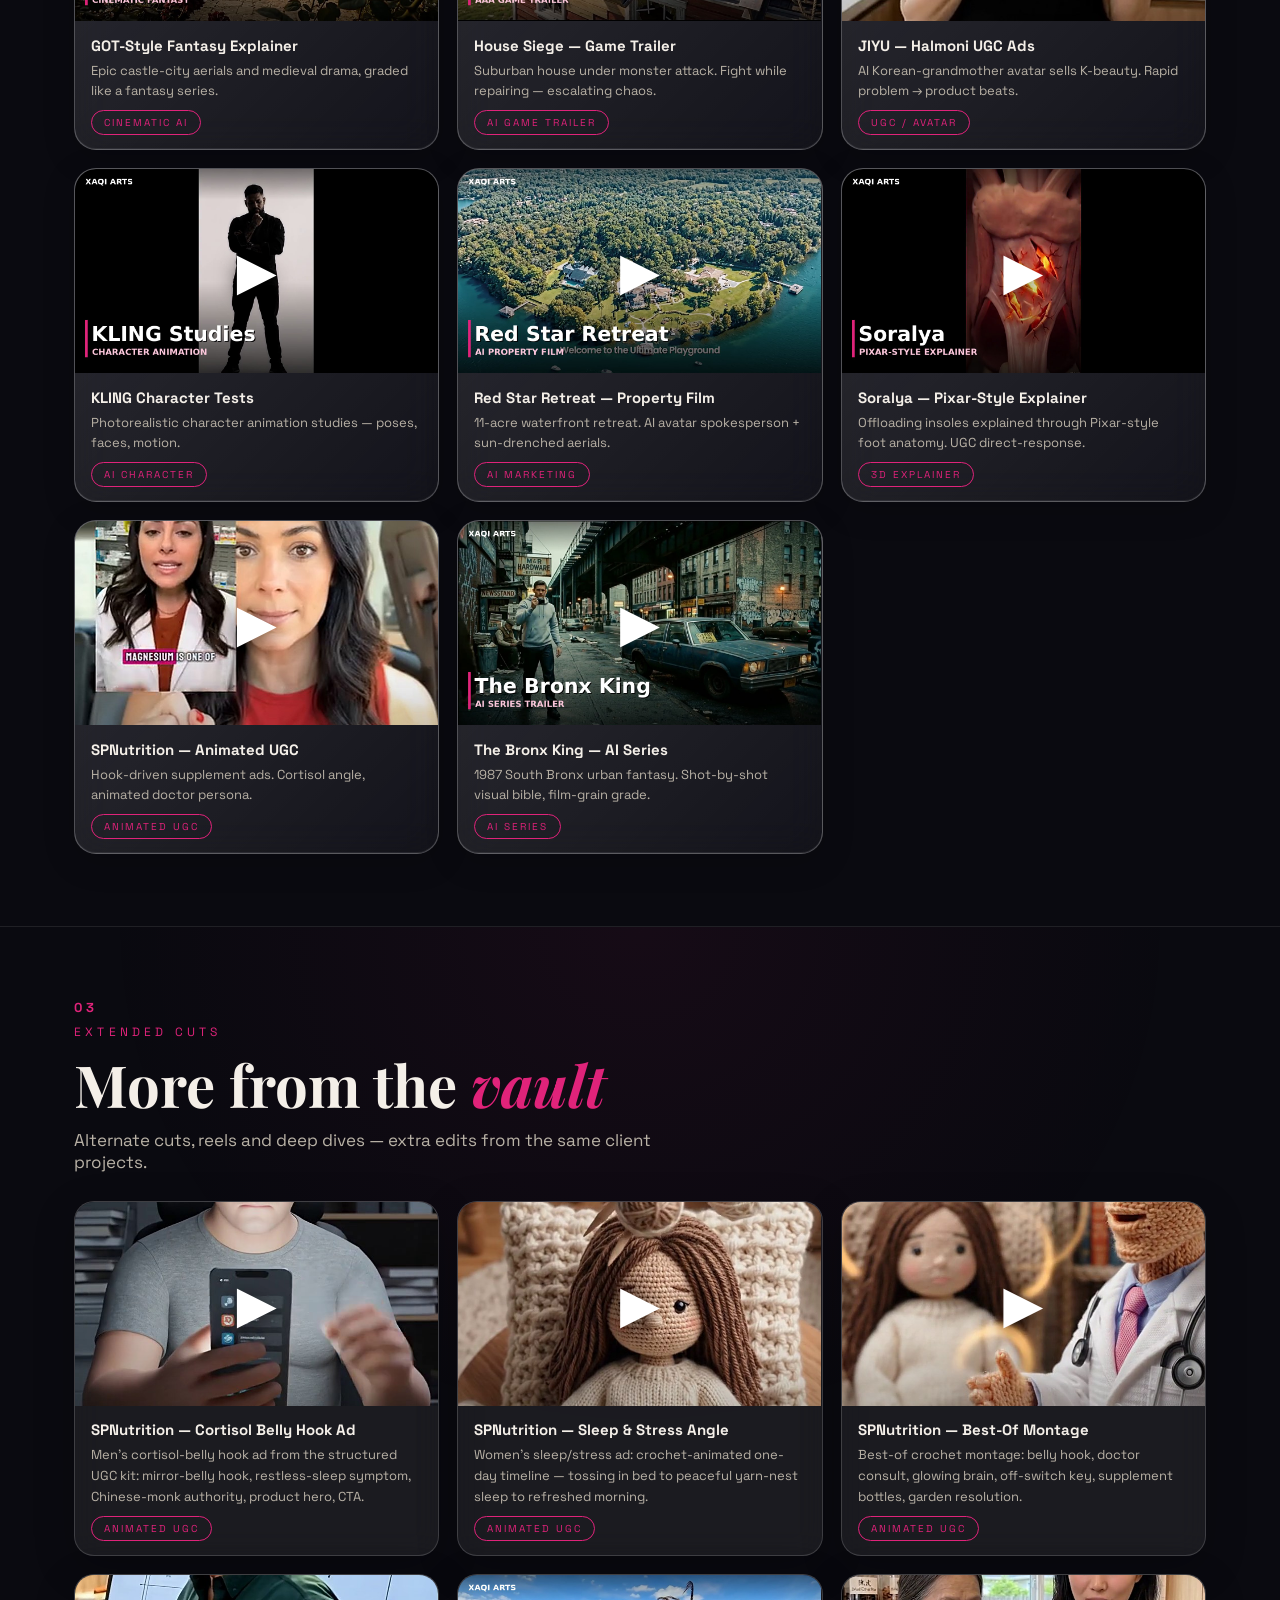
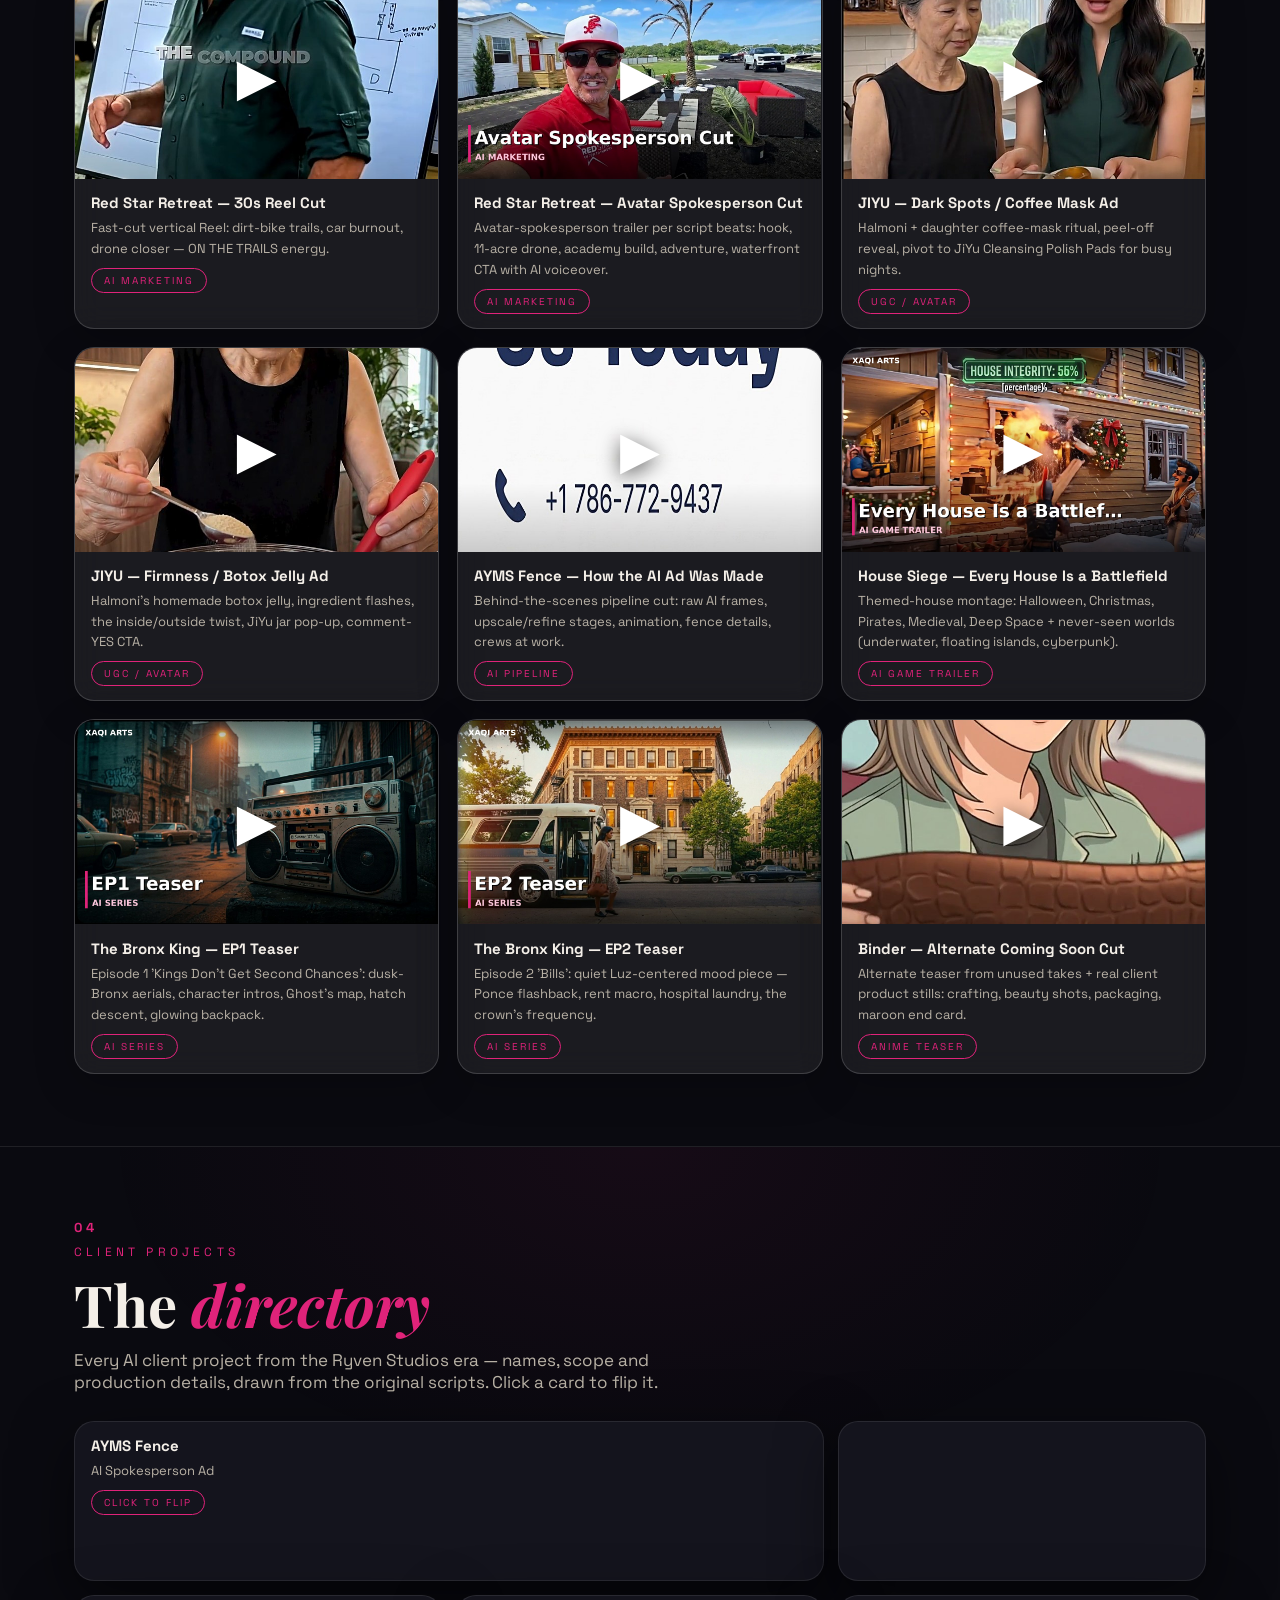
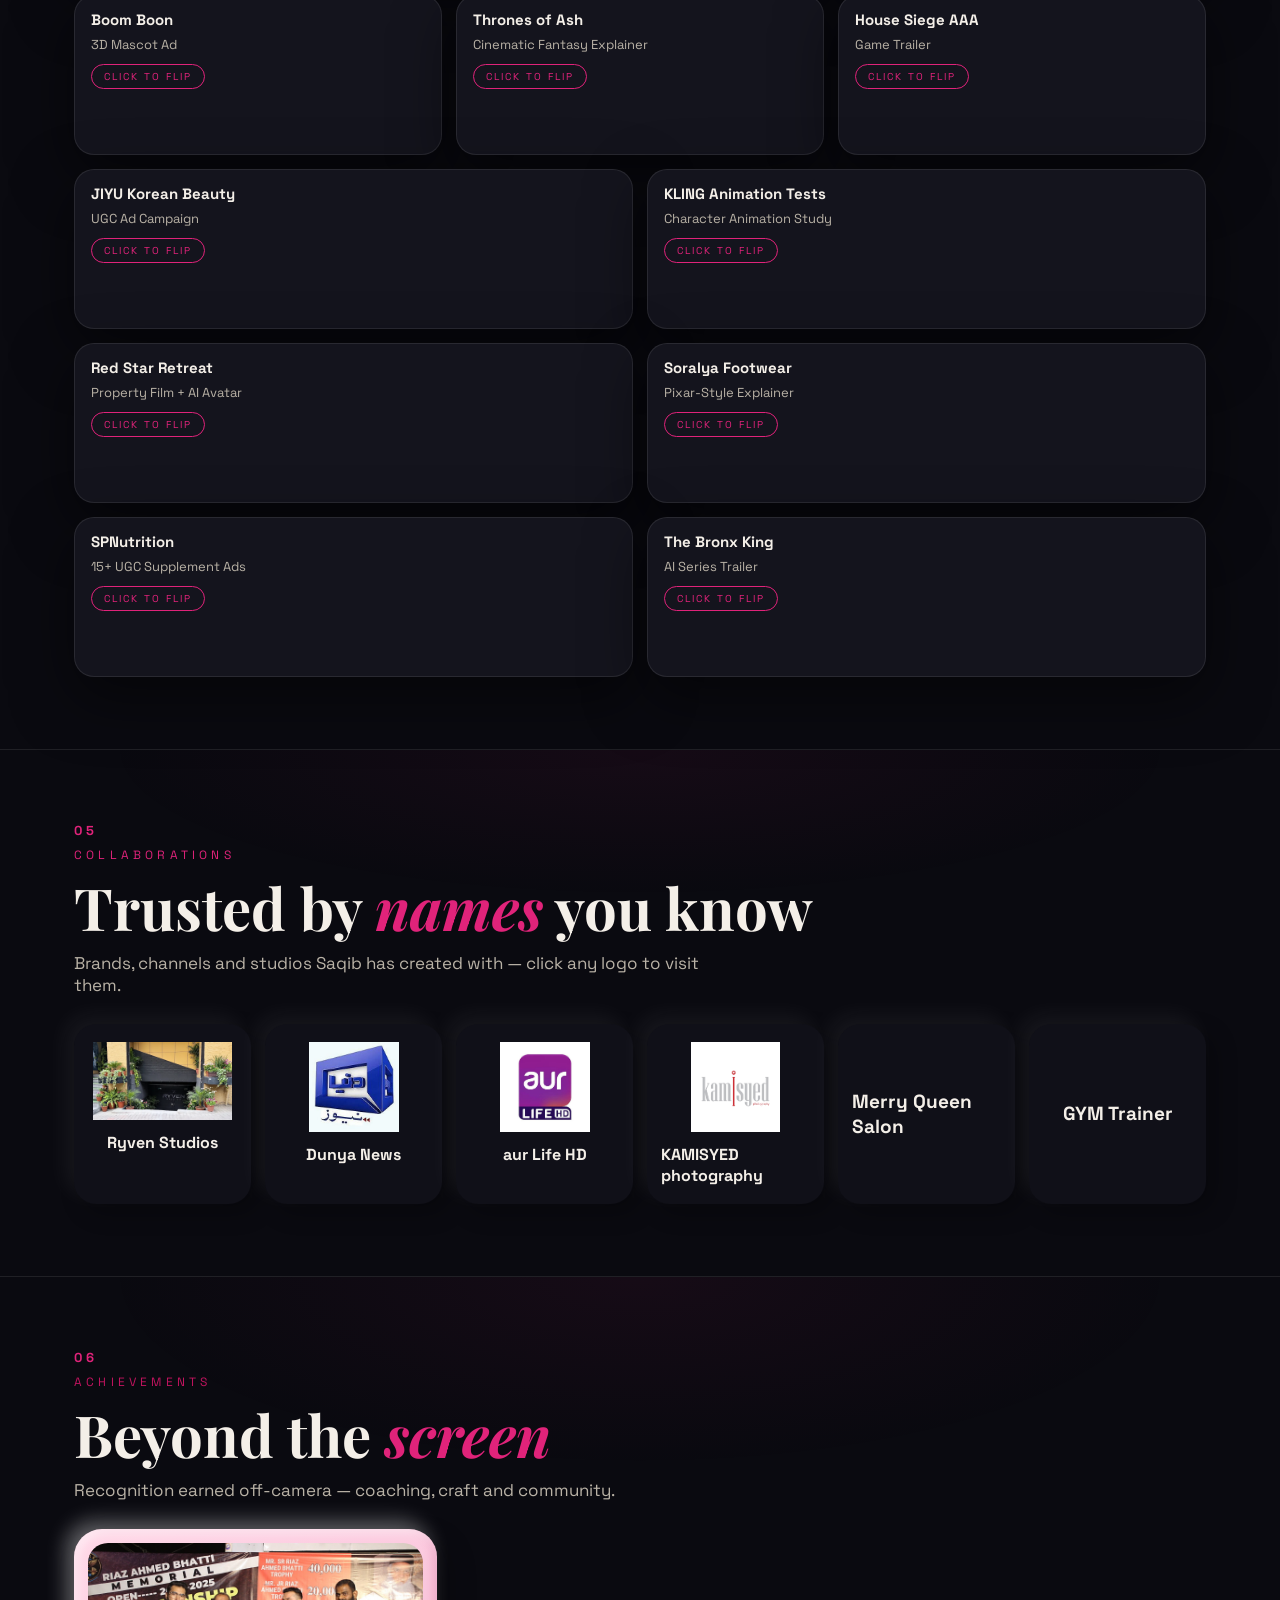
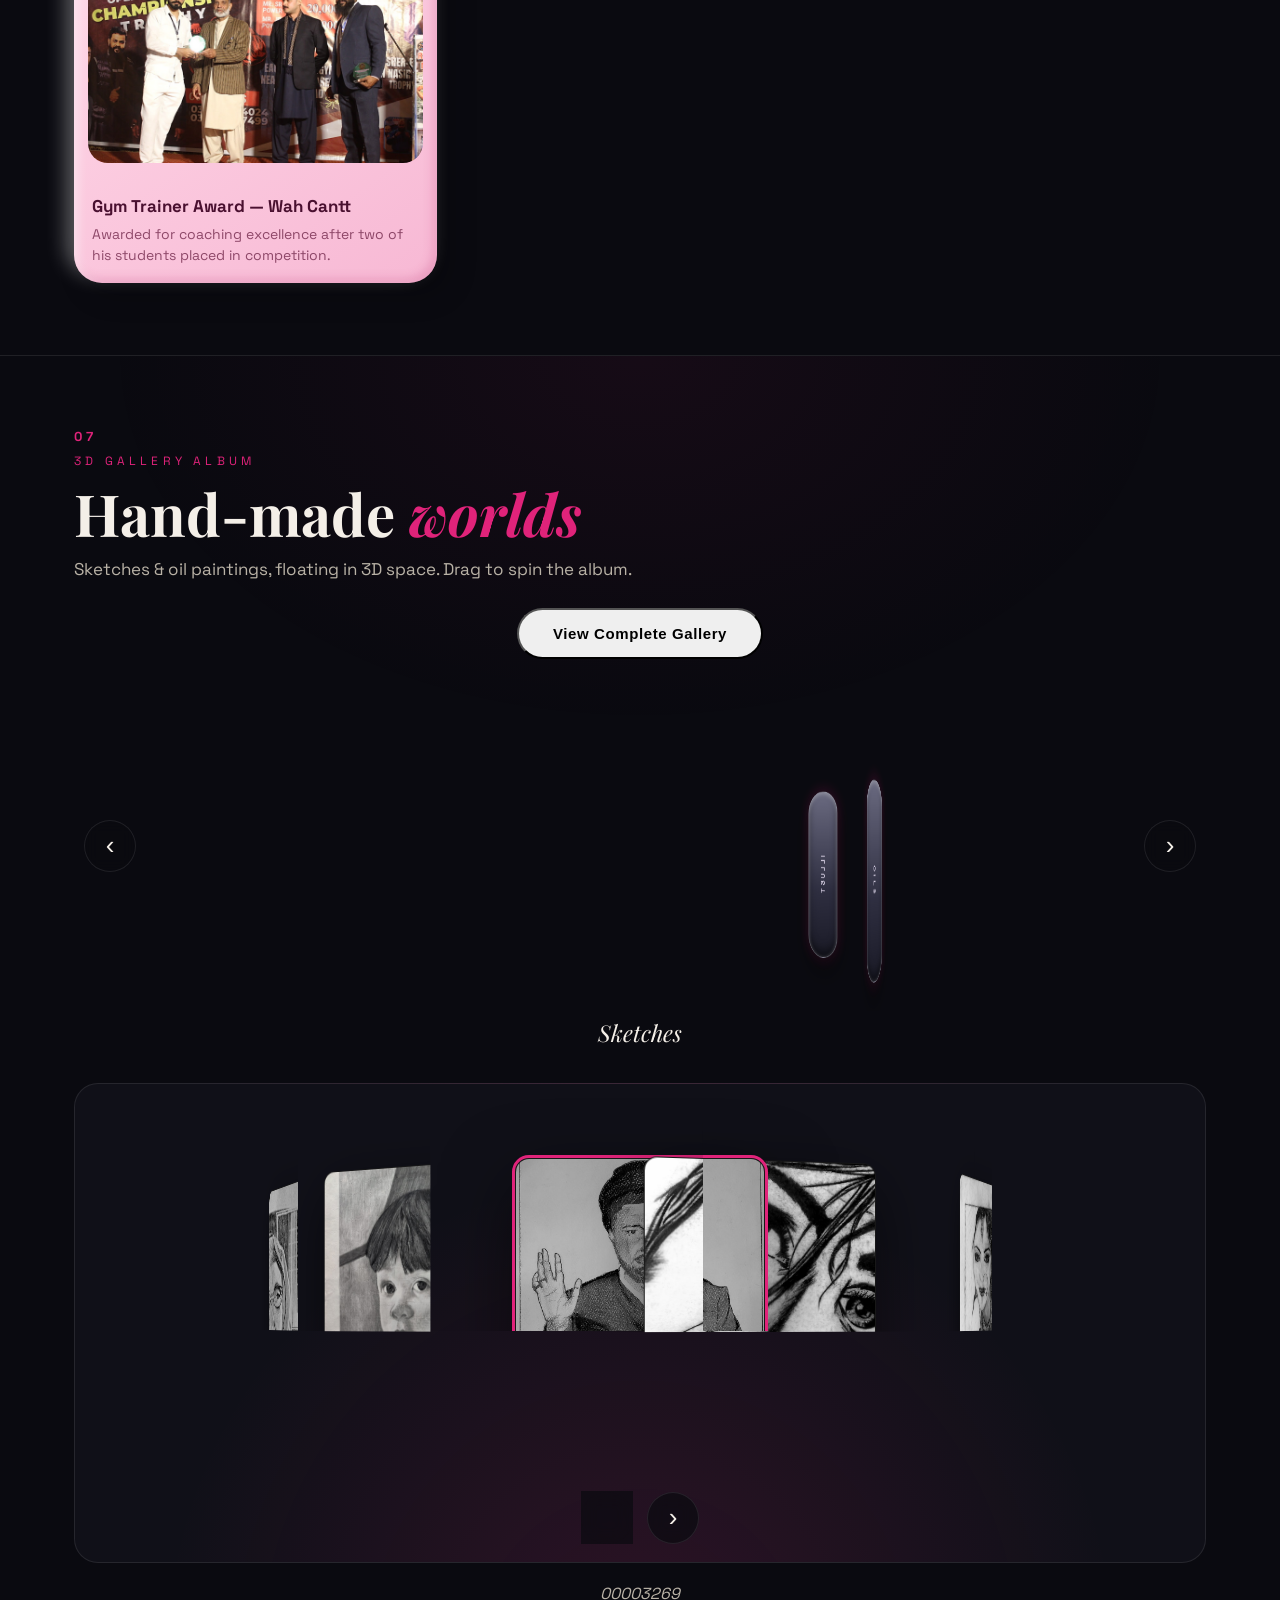
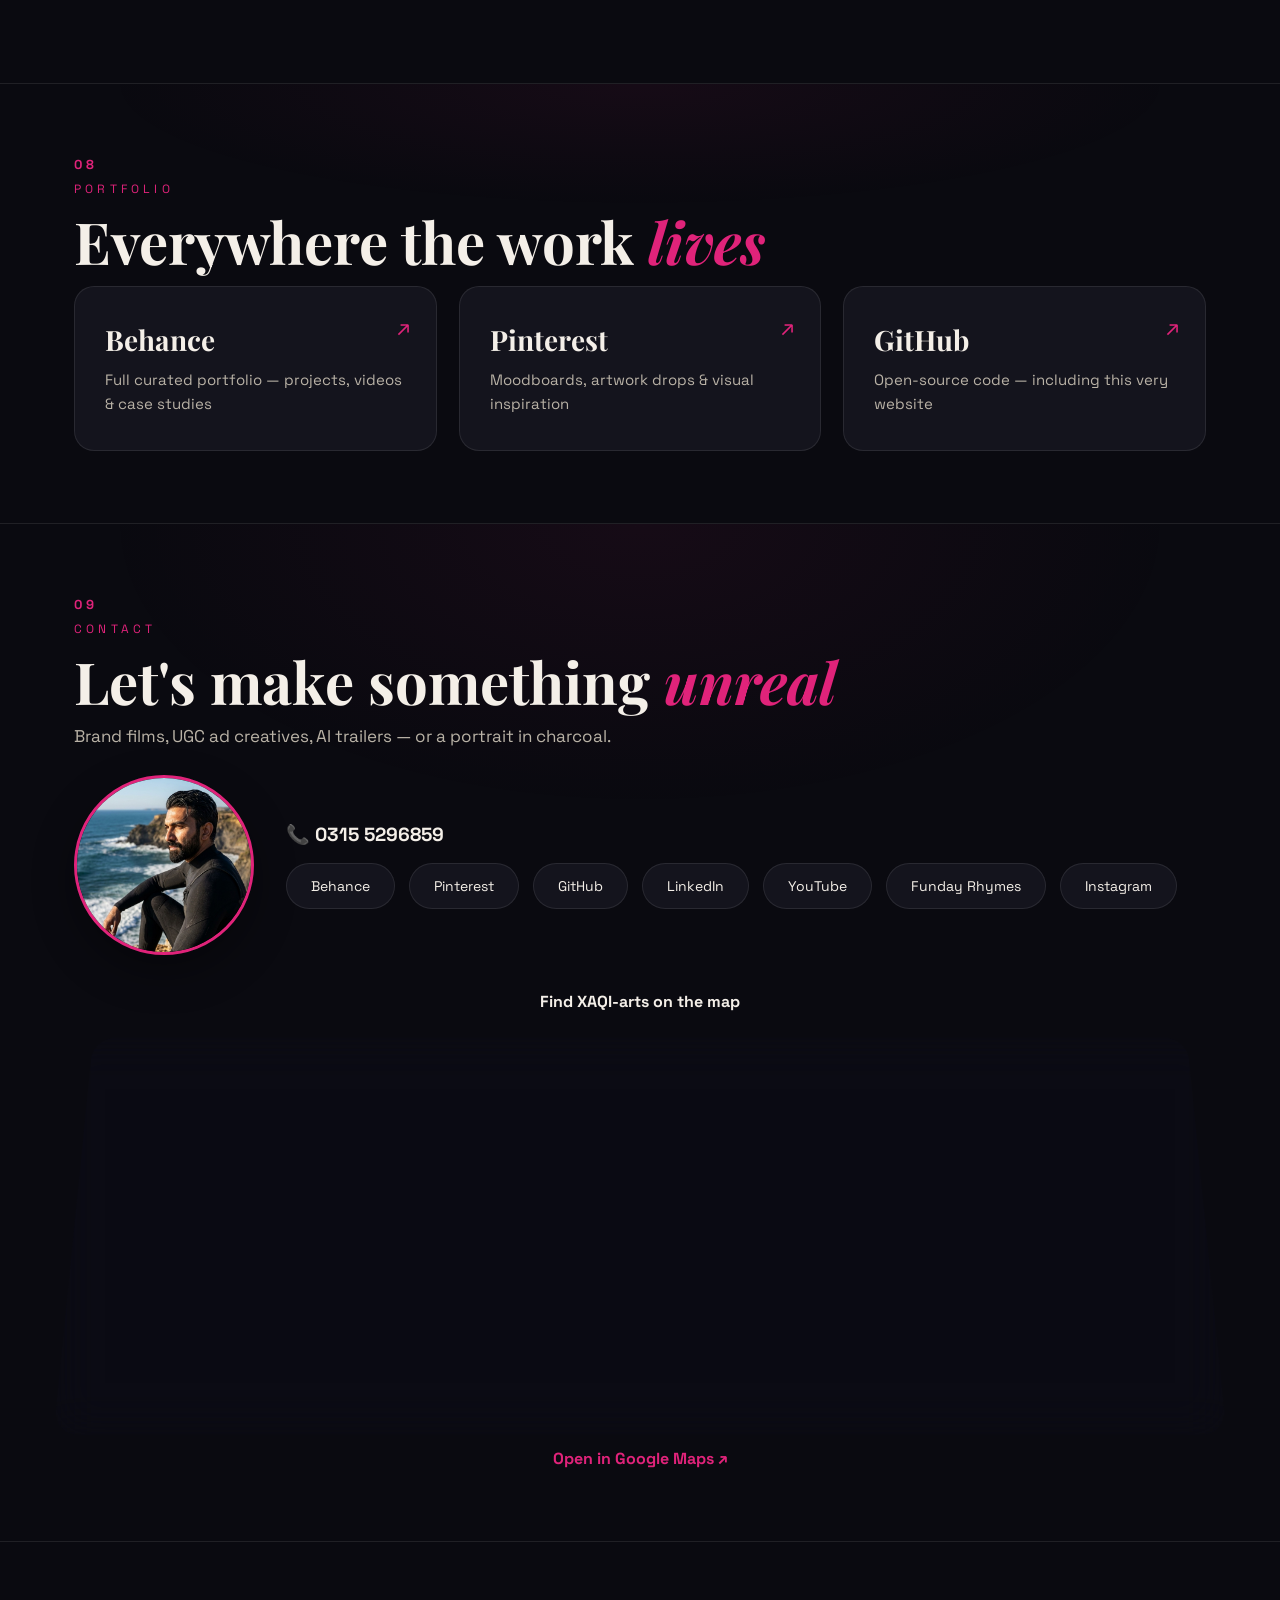
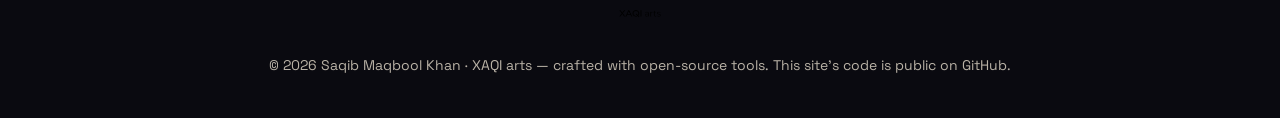
==== commit e5a85a52: "Move scripts to end of body — fixes null element errors The script tags were before the lightbox/ful" ====
--- a/index.html
+++ b/index.html
@@ -244,8 +244,6 @@
   </div>
 </footer>
 
-<script src="vendor/three.min.js"></script>
-<script src="js/main.js?v=9"></script>
 <!-- NOTE: bump ?v=N on style.css/main.js with every deploy to bust browser cache -->
 <!-- lightbox -->
 <div class="lightbox" id="lightbox">
@@ -267,5 +265,7 @@
   <div class="fg-grid" id="fg-grid"></div>
 </div>
 <div id="cursor-ring"></div><div id="cursor-dot"></div>
+<script src="vendor/three.min.js"></script>
+<script src="js/main.js?v=10"></script>
 </body>
 </html>
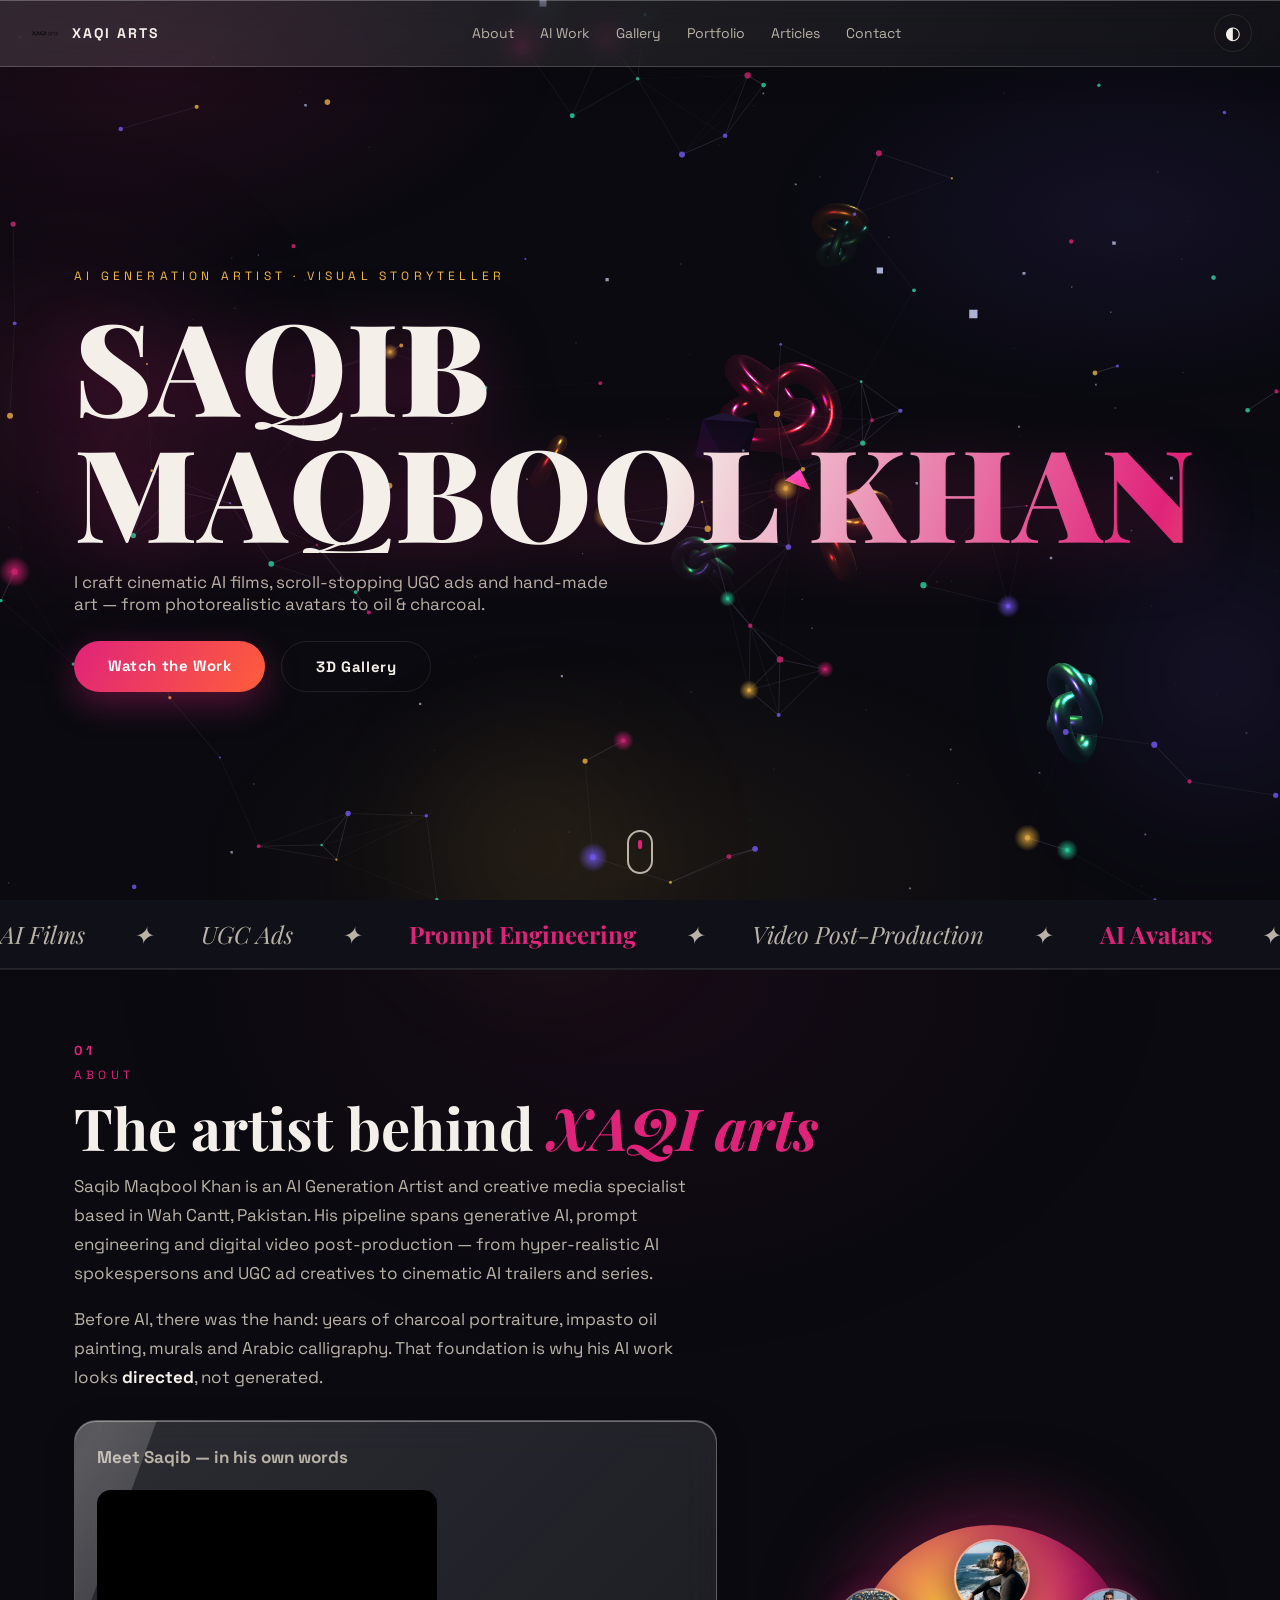
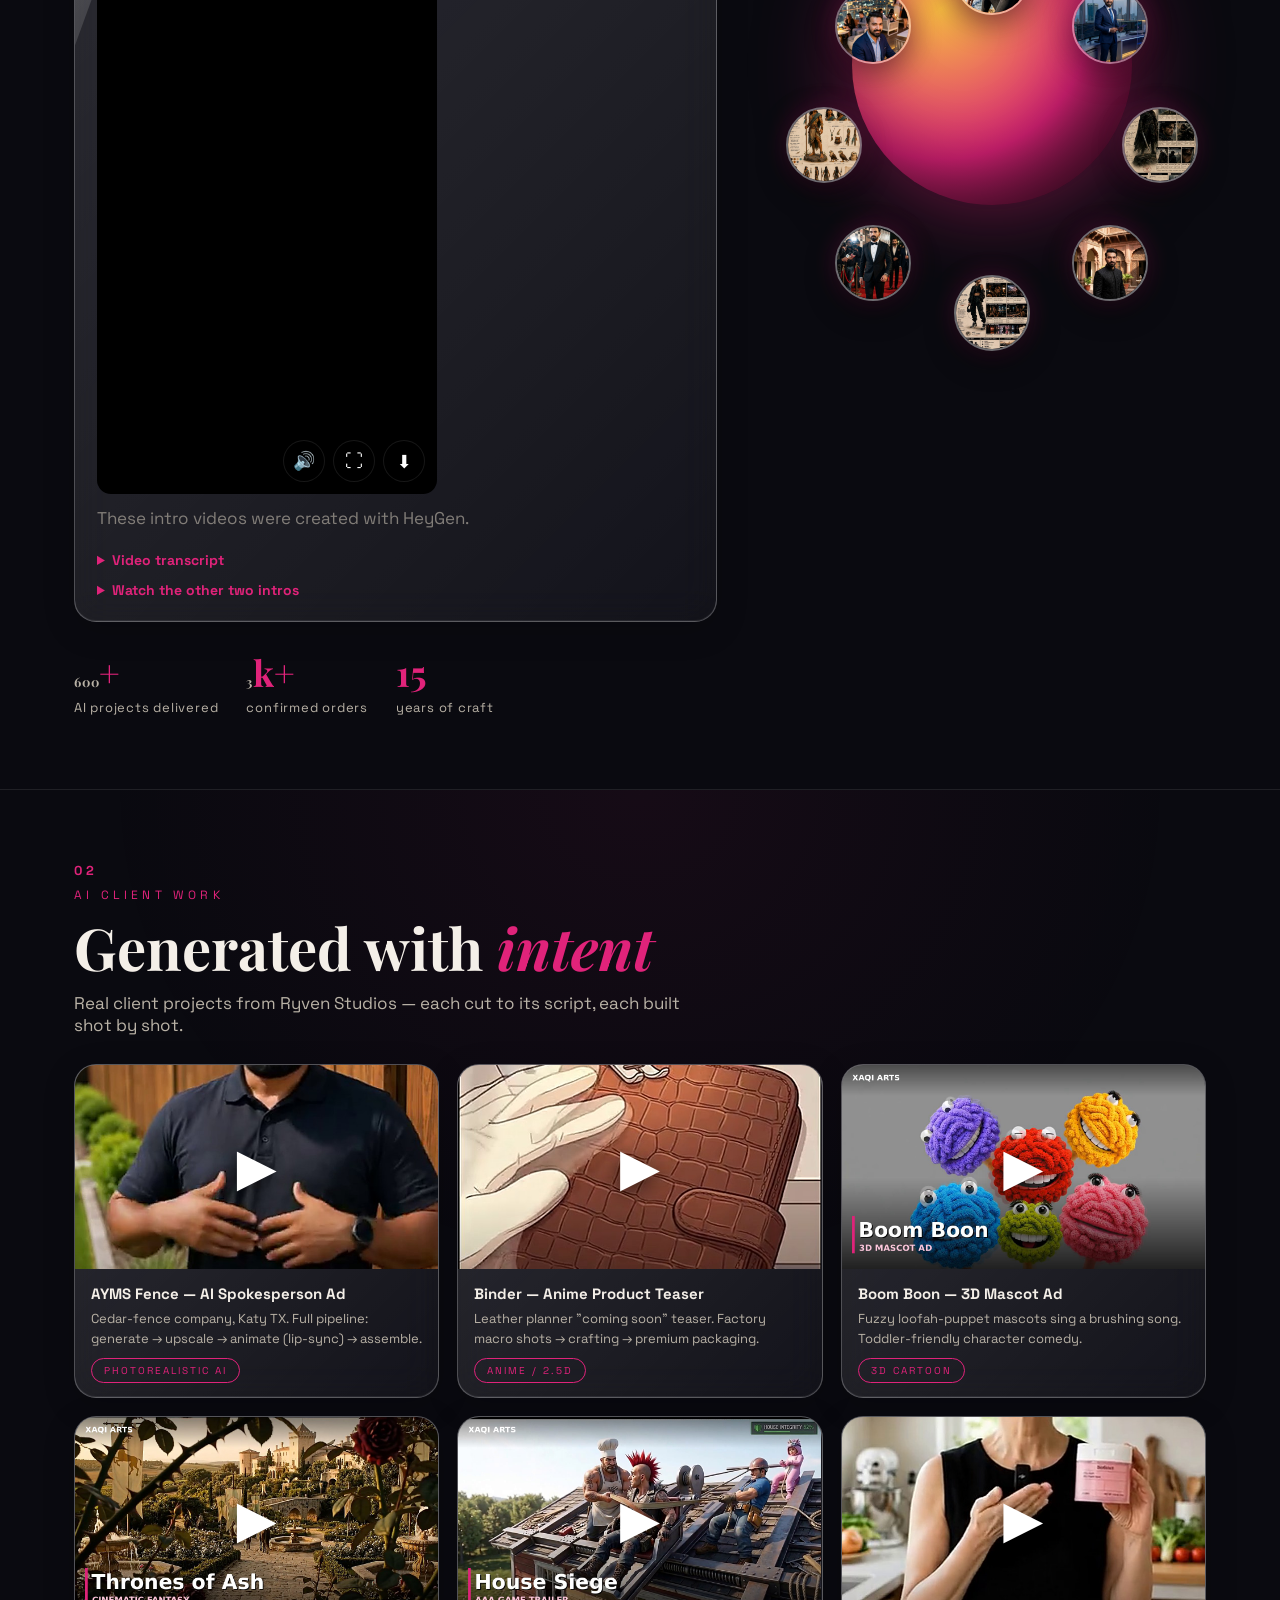
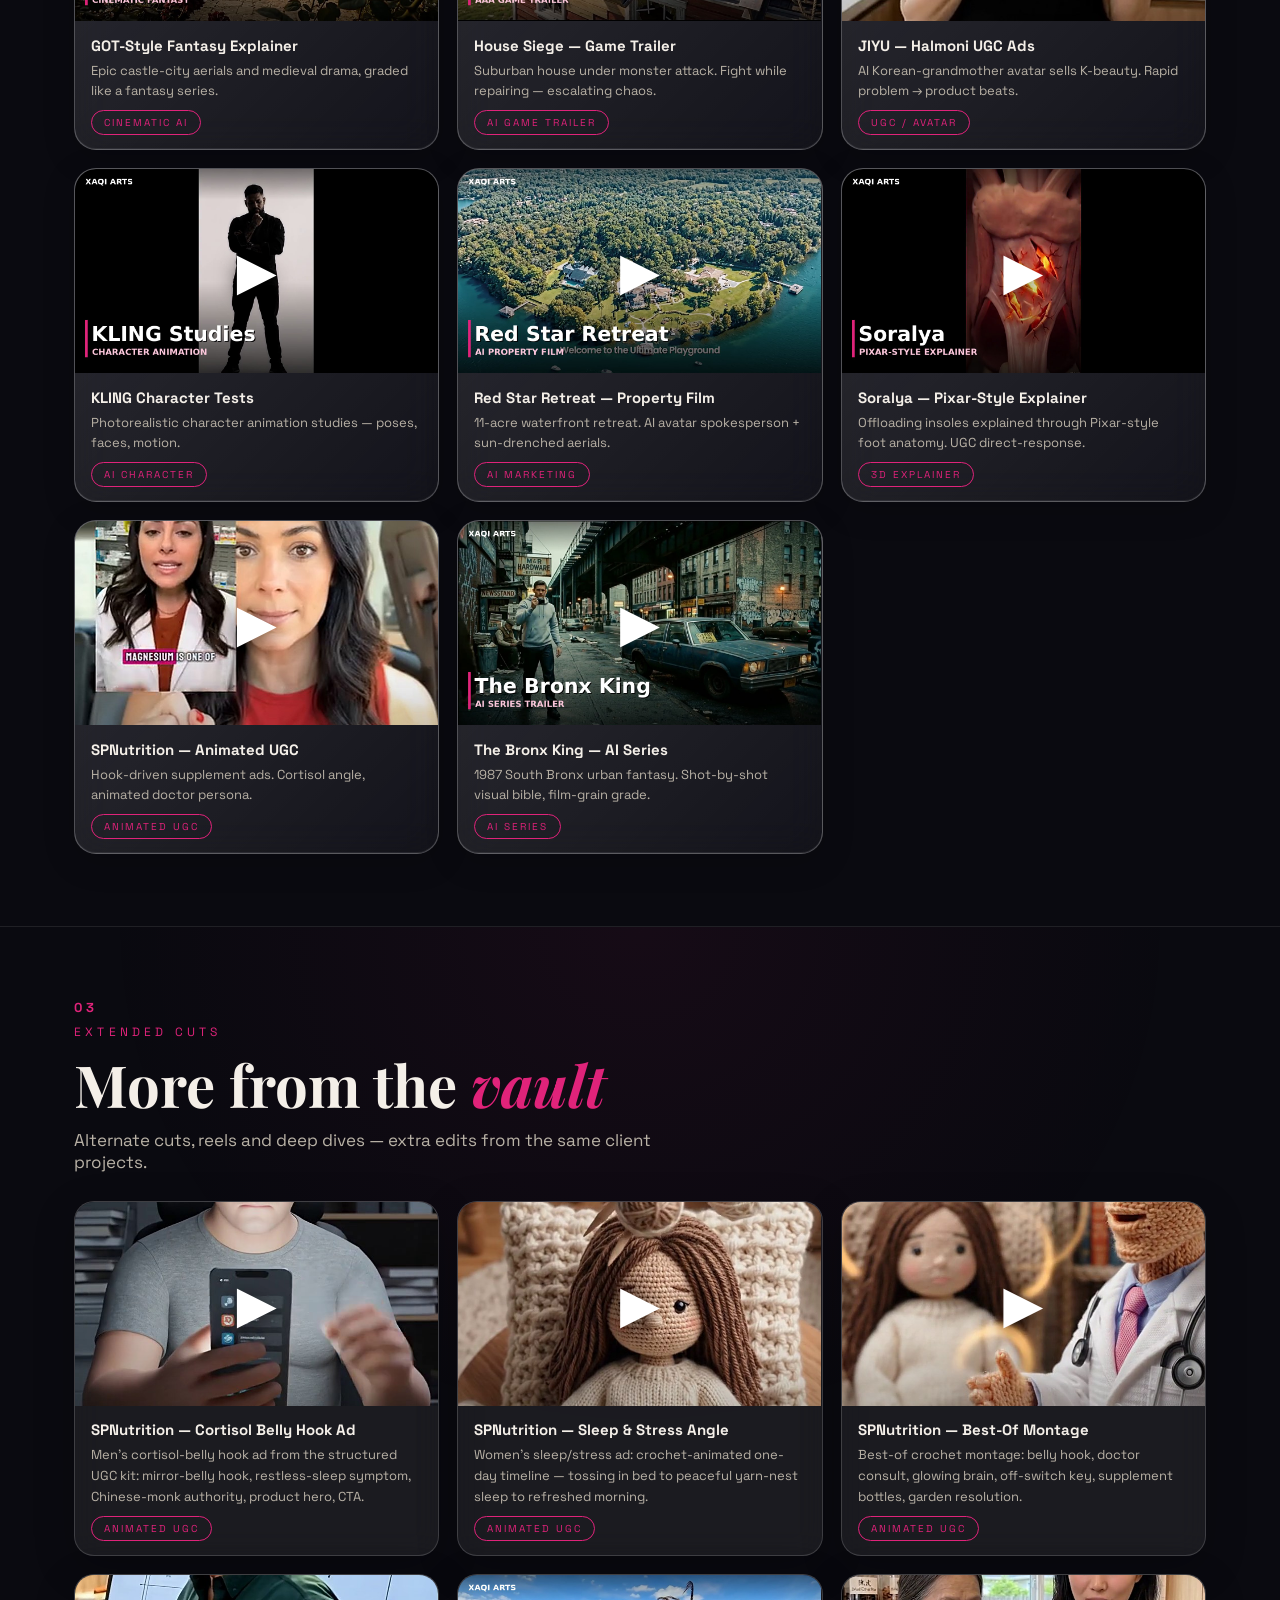
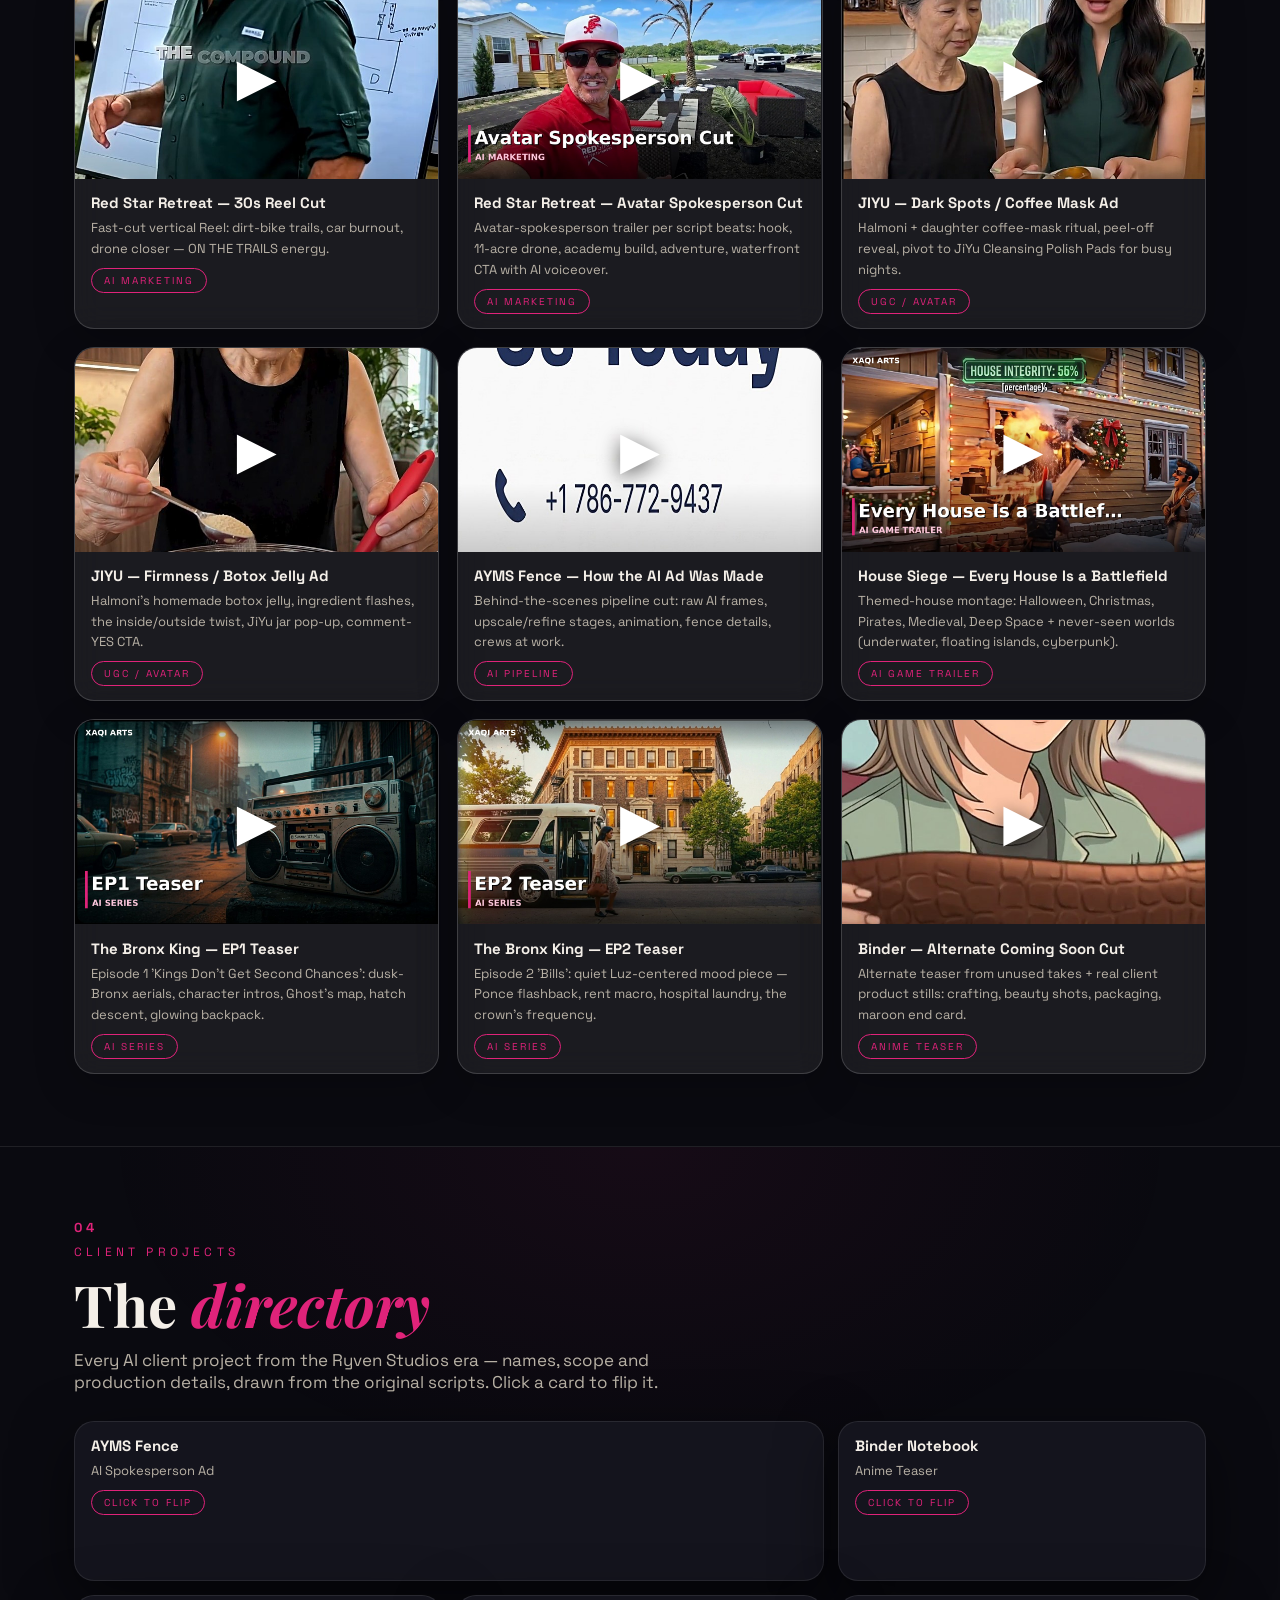
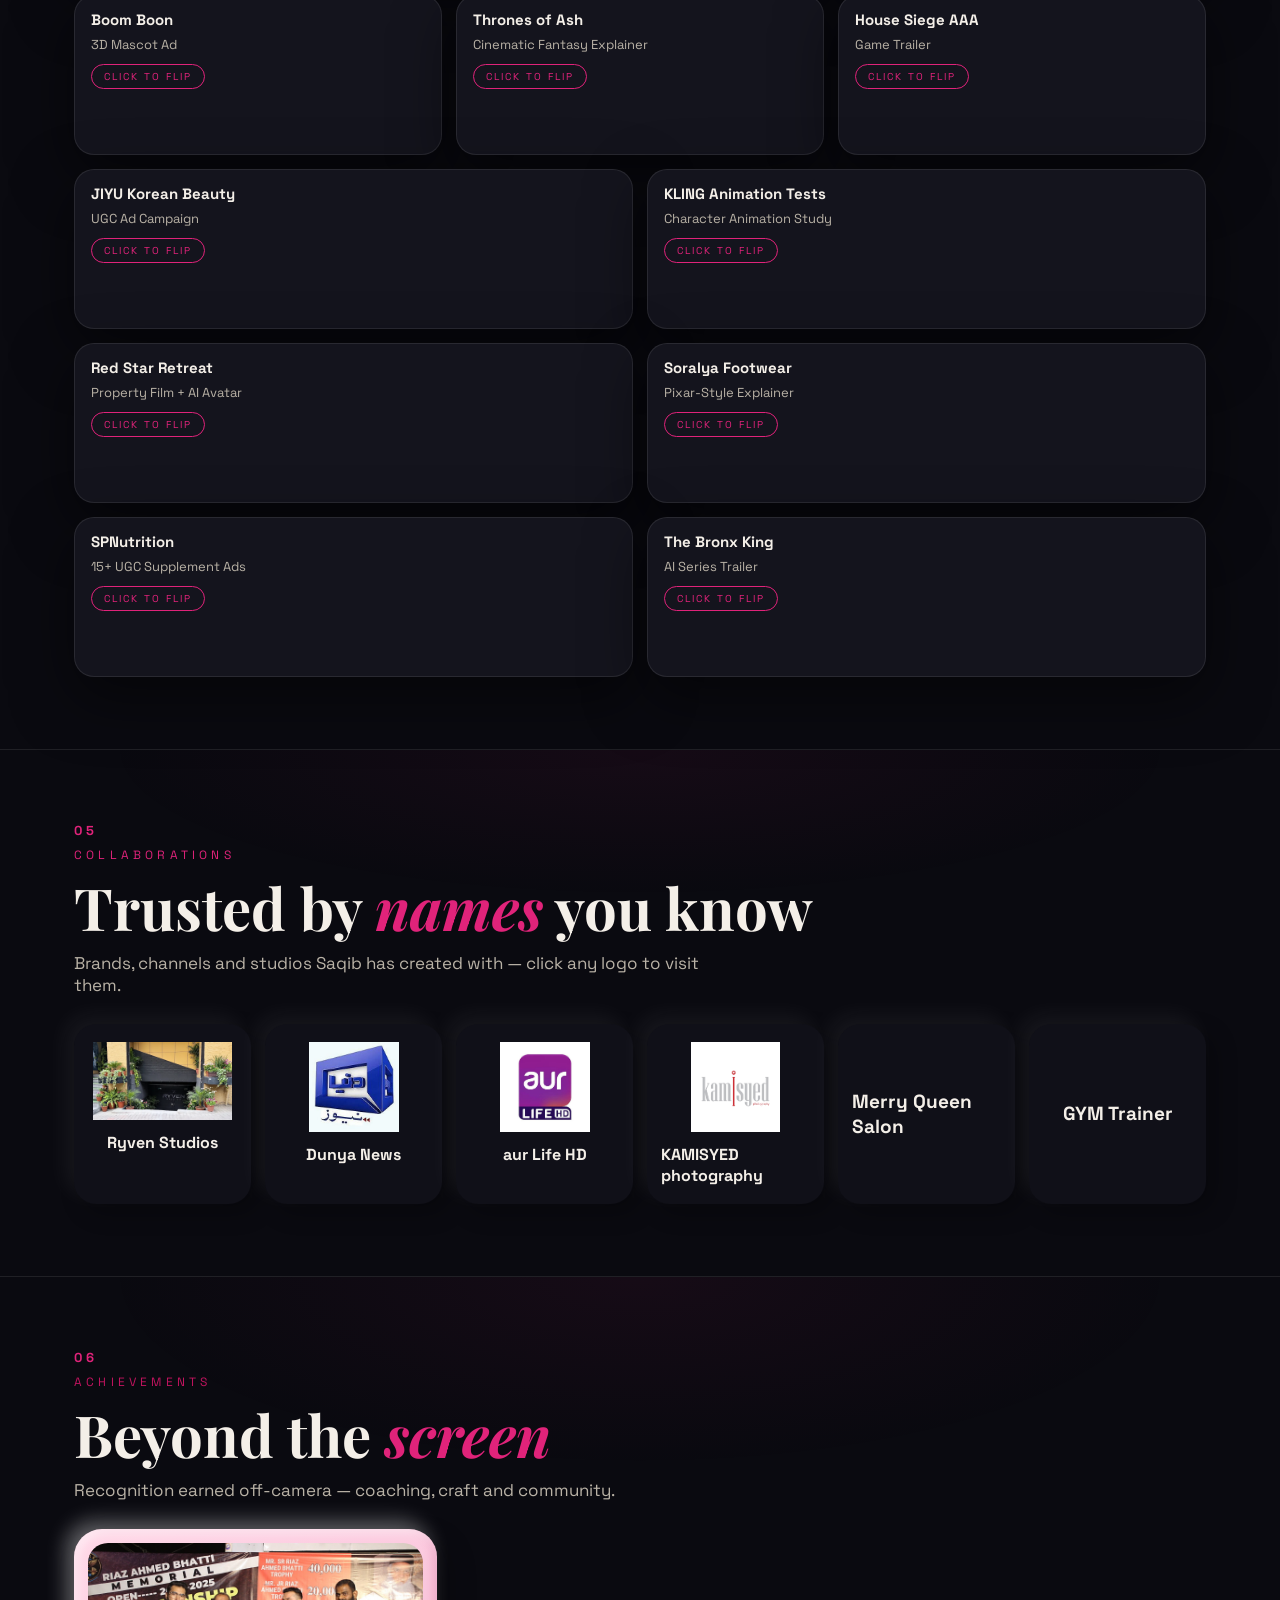
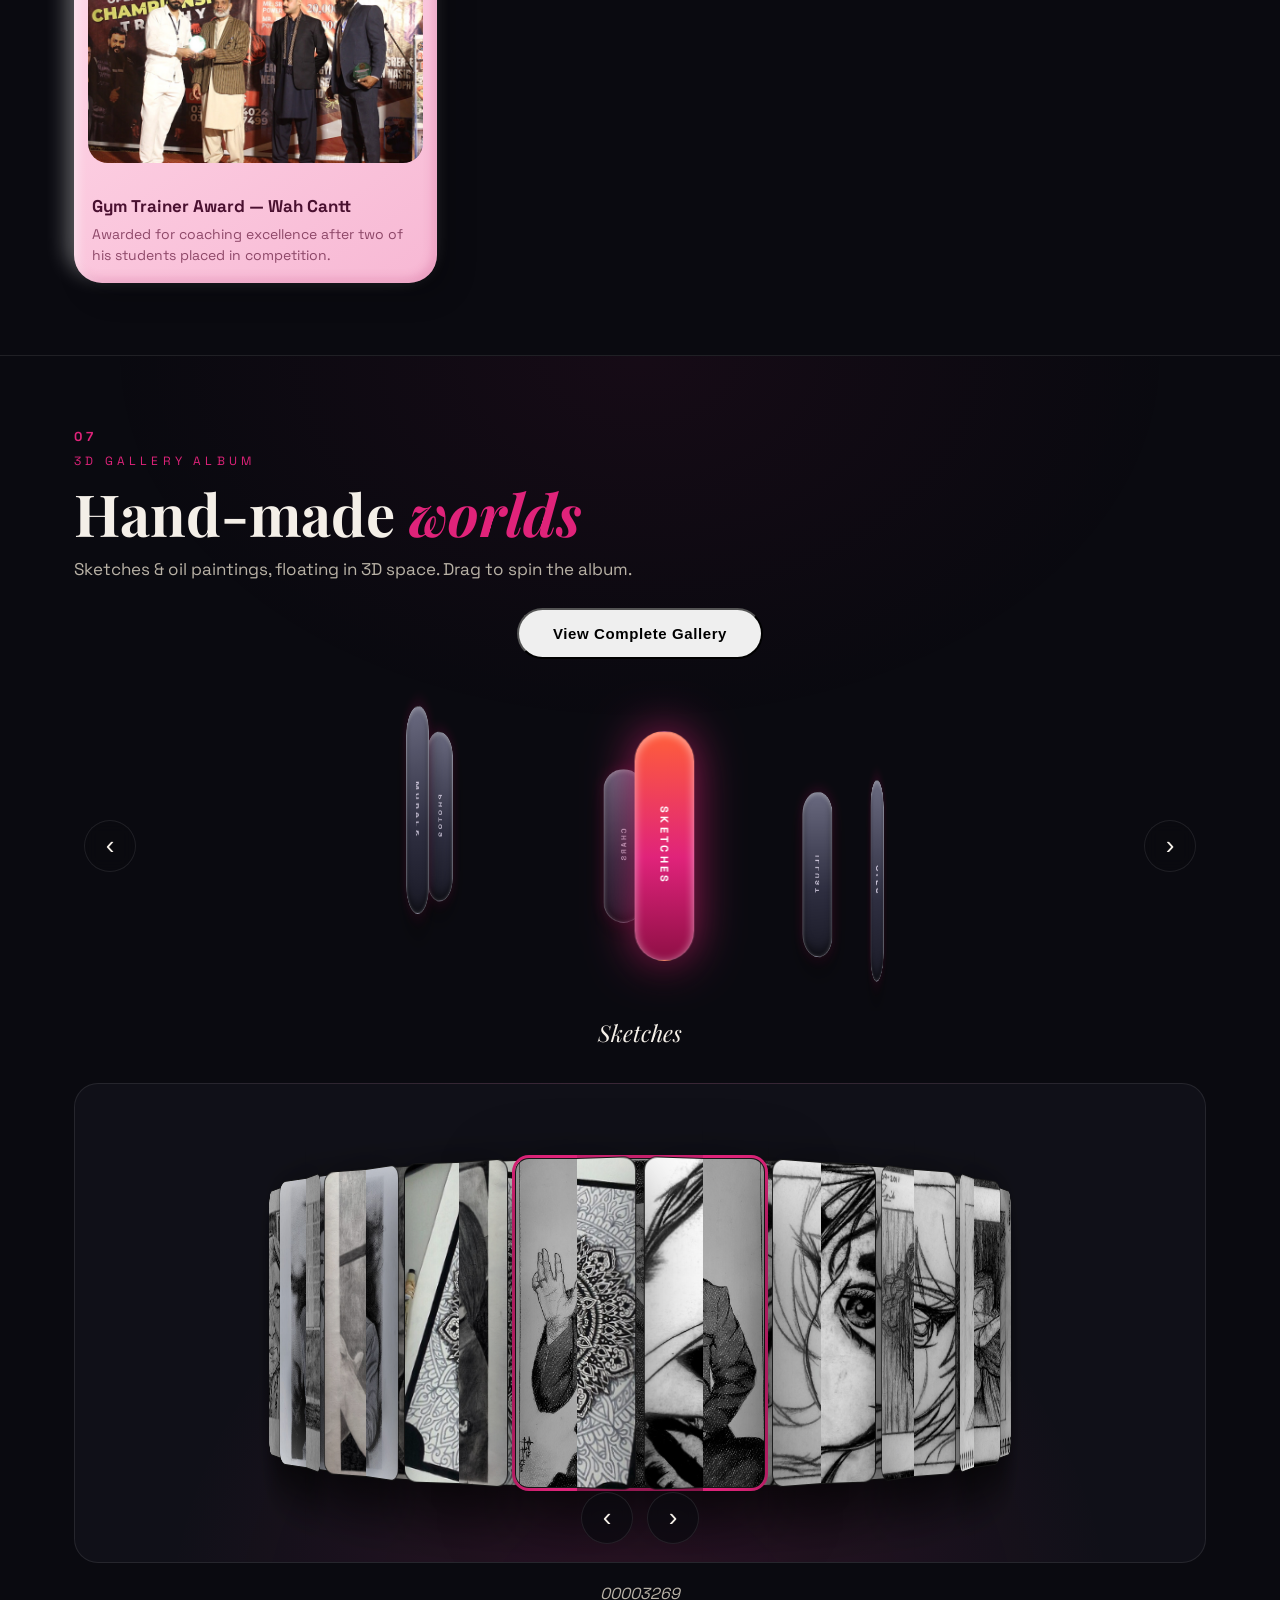
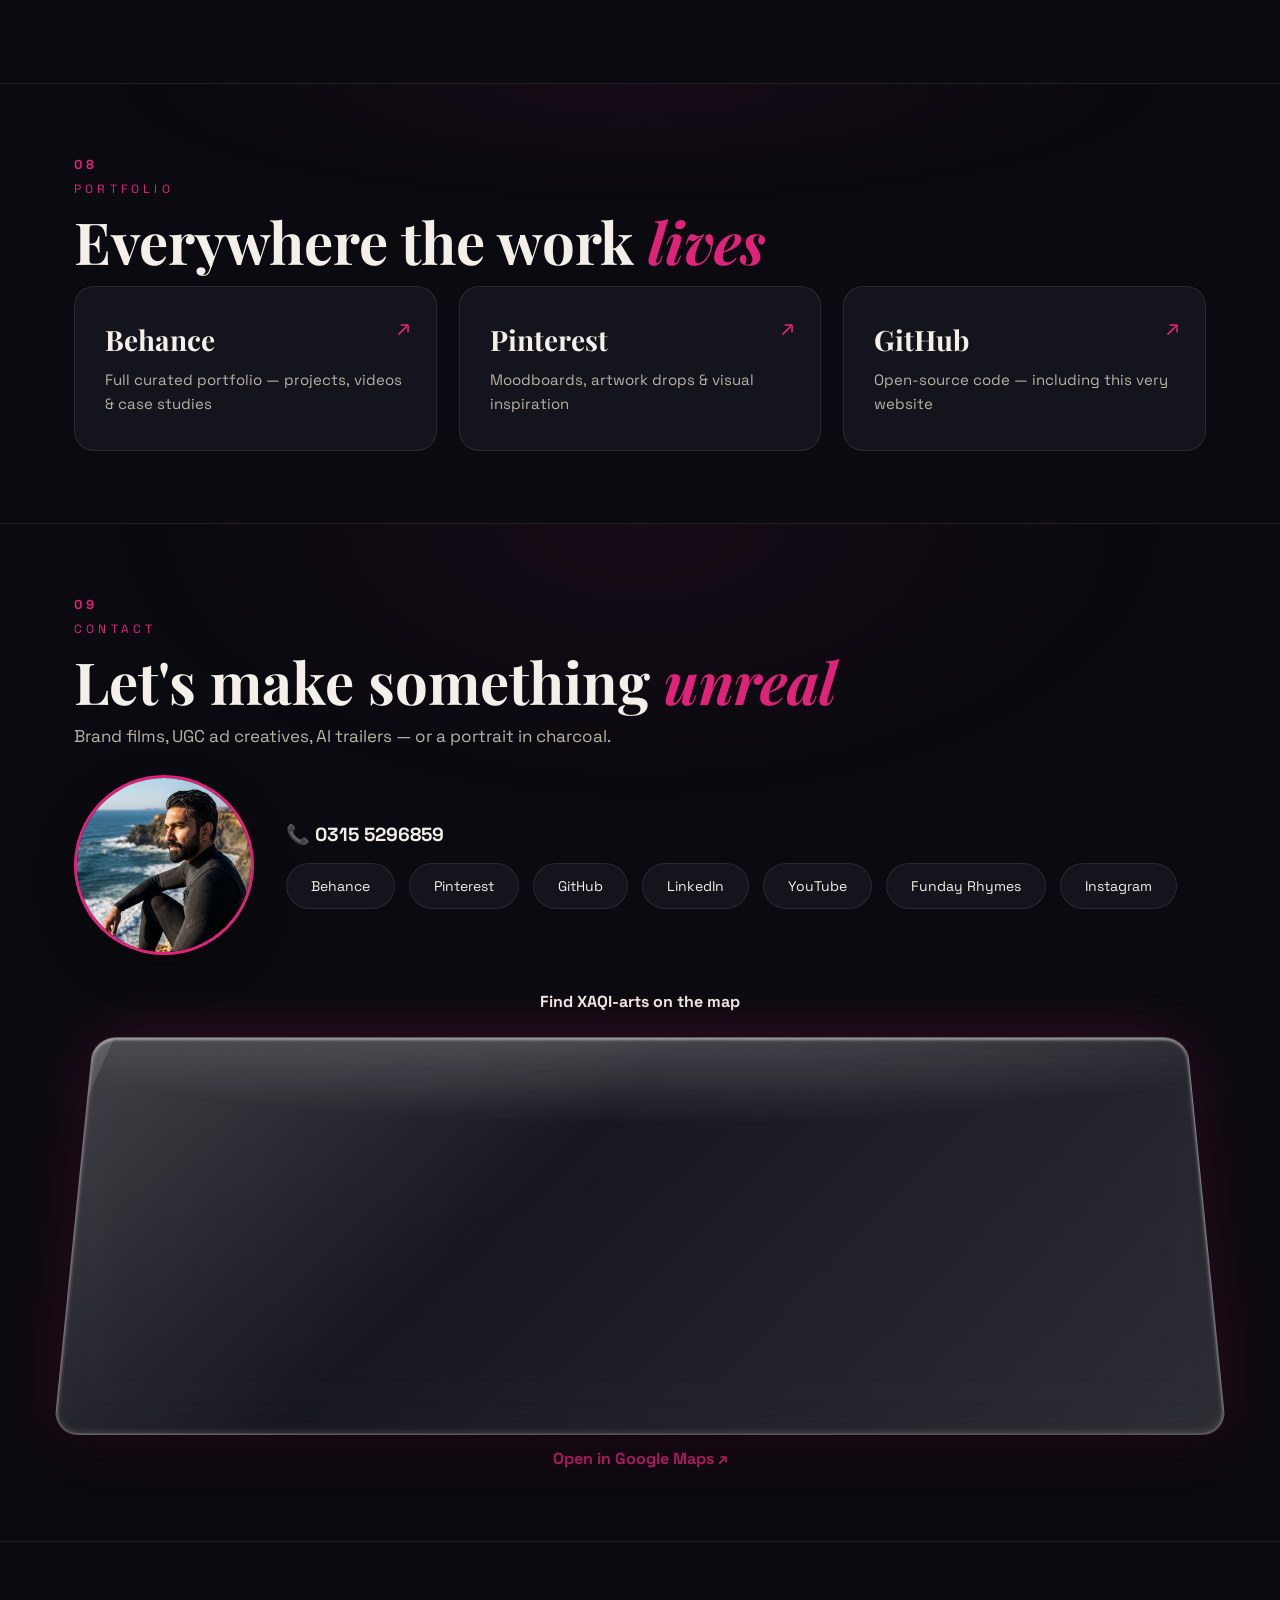
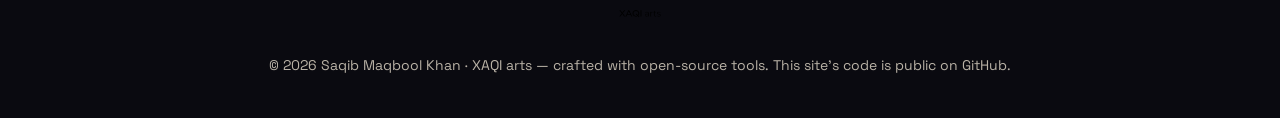
==== commit f74fb8a8: "Add Articles section + Saqib Maqbool Khan biography" ====
--- a/index.html
+++ b/index.html
@@ -38,6 +38,7 @@
     <a href="#ai-work">AI Work</a>
     <a href="#gallery">Gallery</a>
     <a href="#portfolio">Portfolio</a>
+    <a href="articles/">Articles</a>
     <a href="#contact">Contact</a>
   </div>
   <button id="theme-toggle" aria-label="Toggle light / dark theme">◐</button>
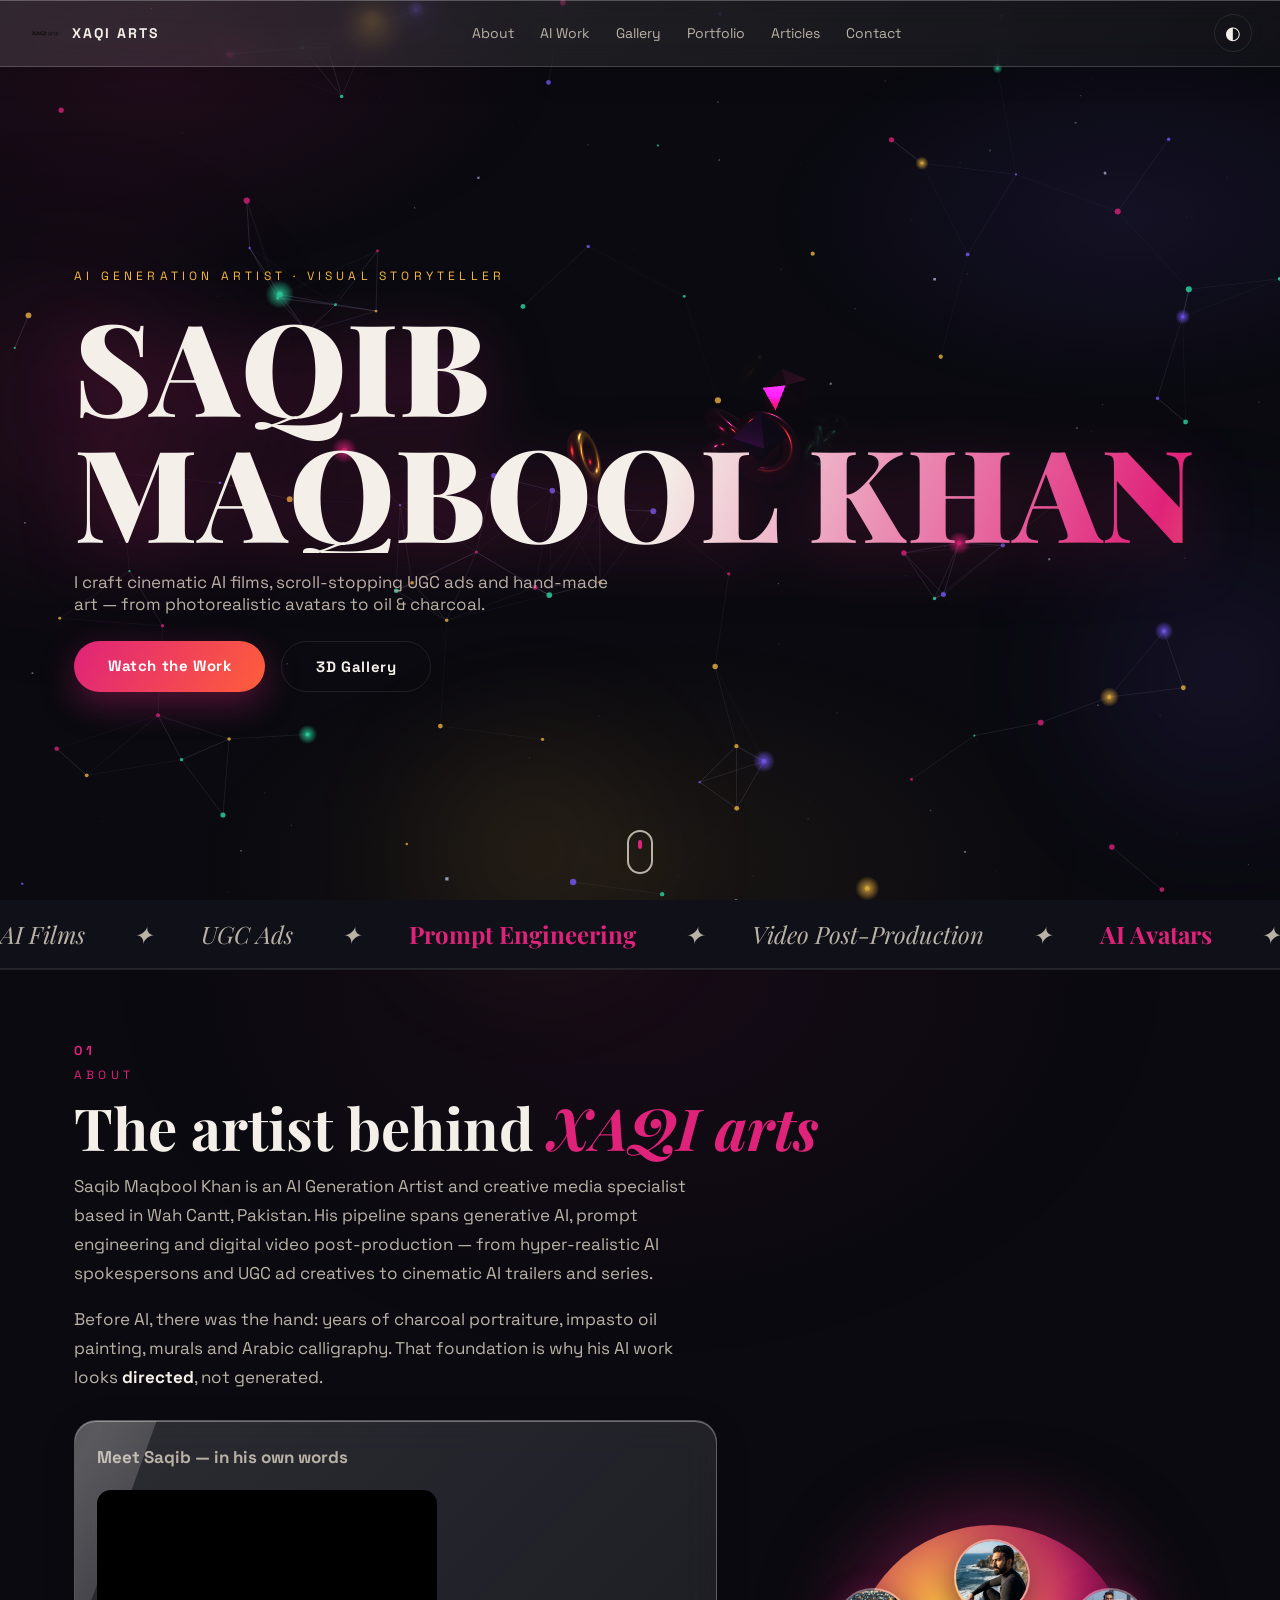
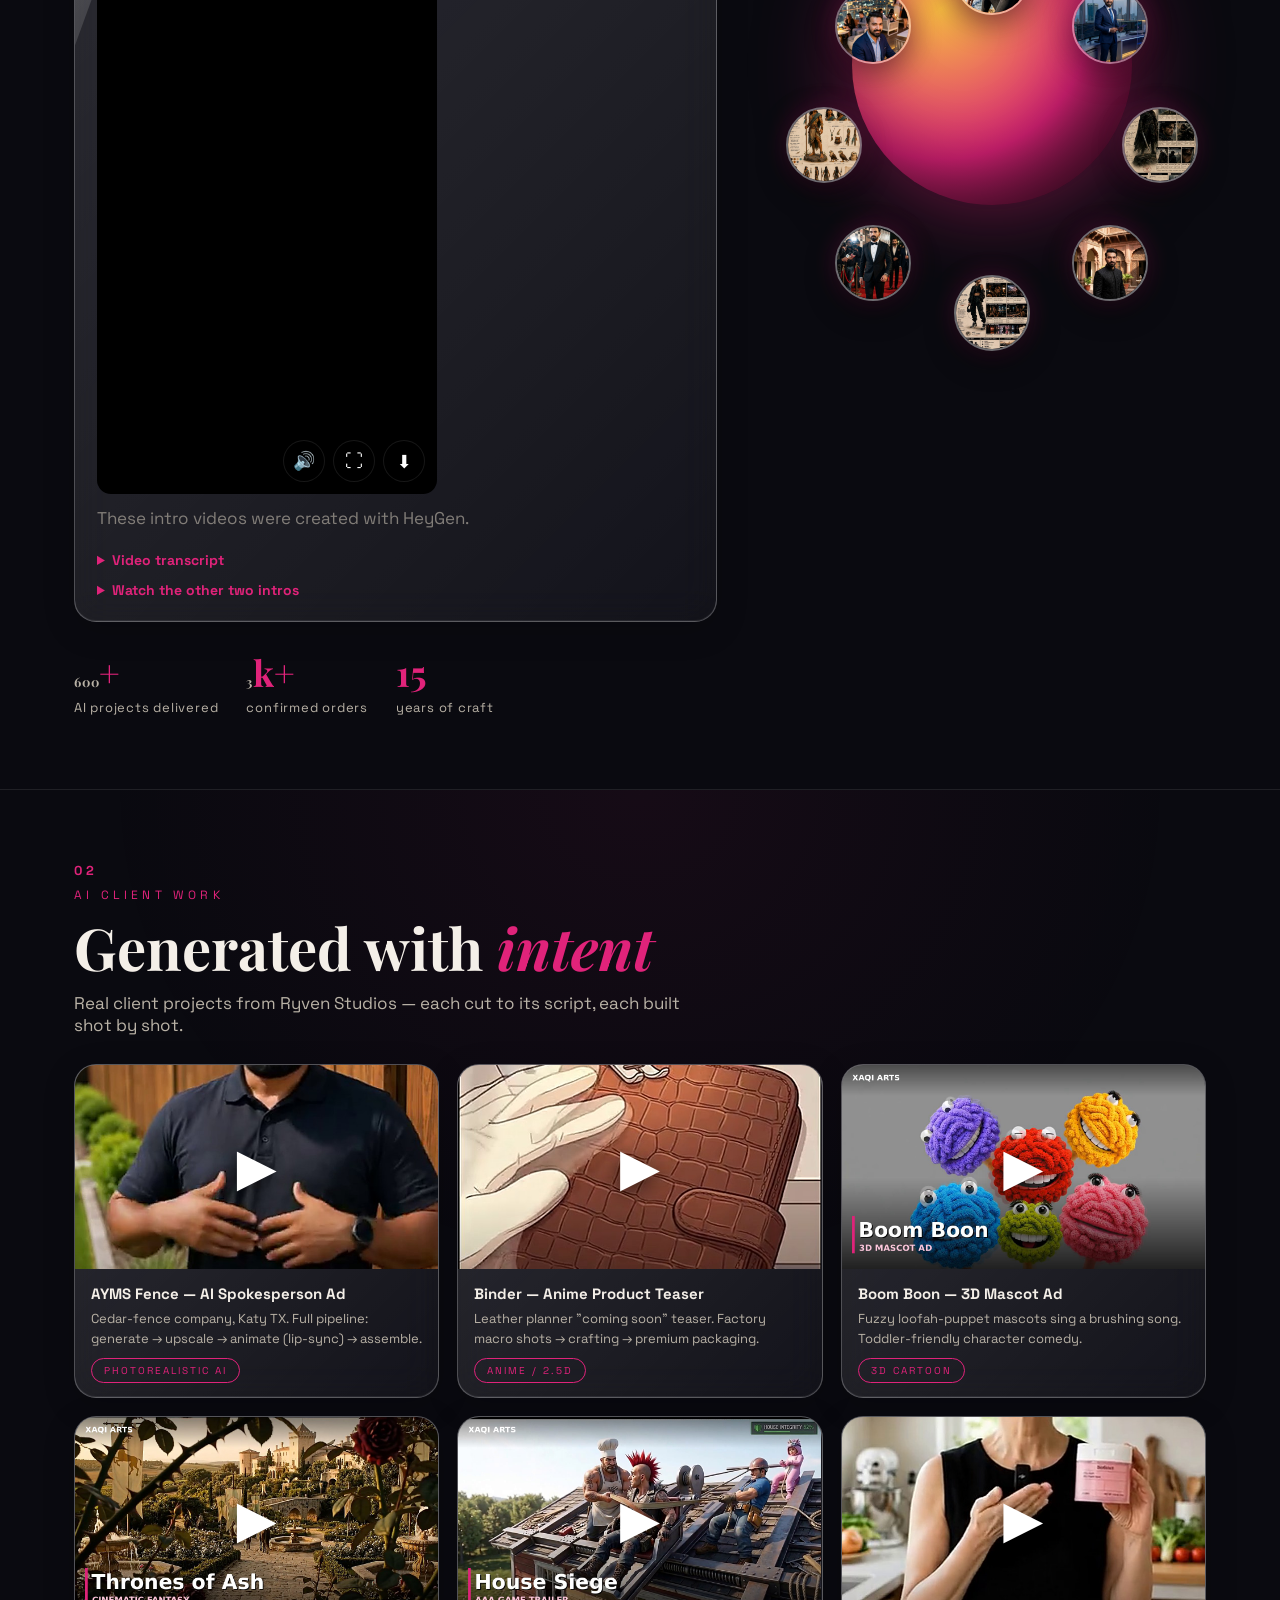
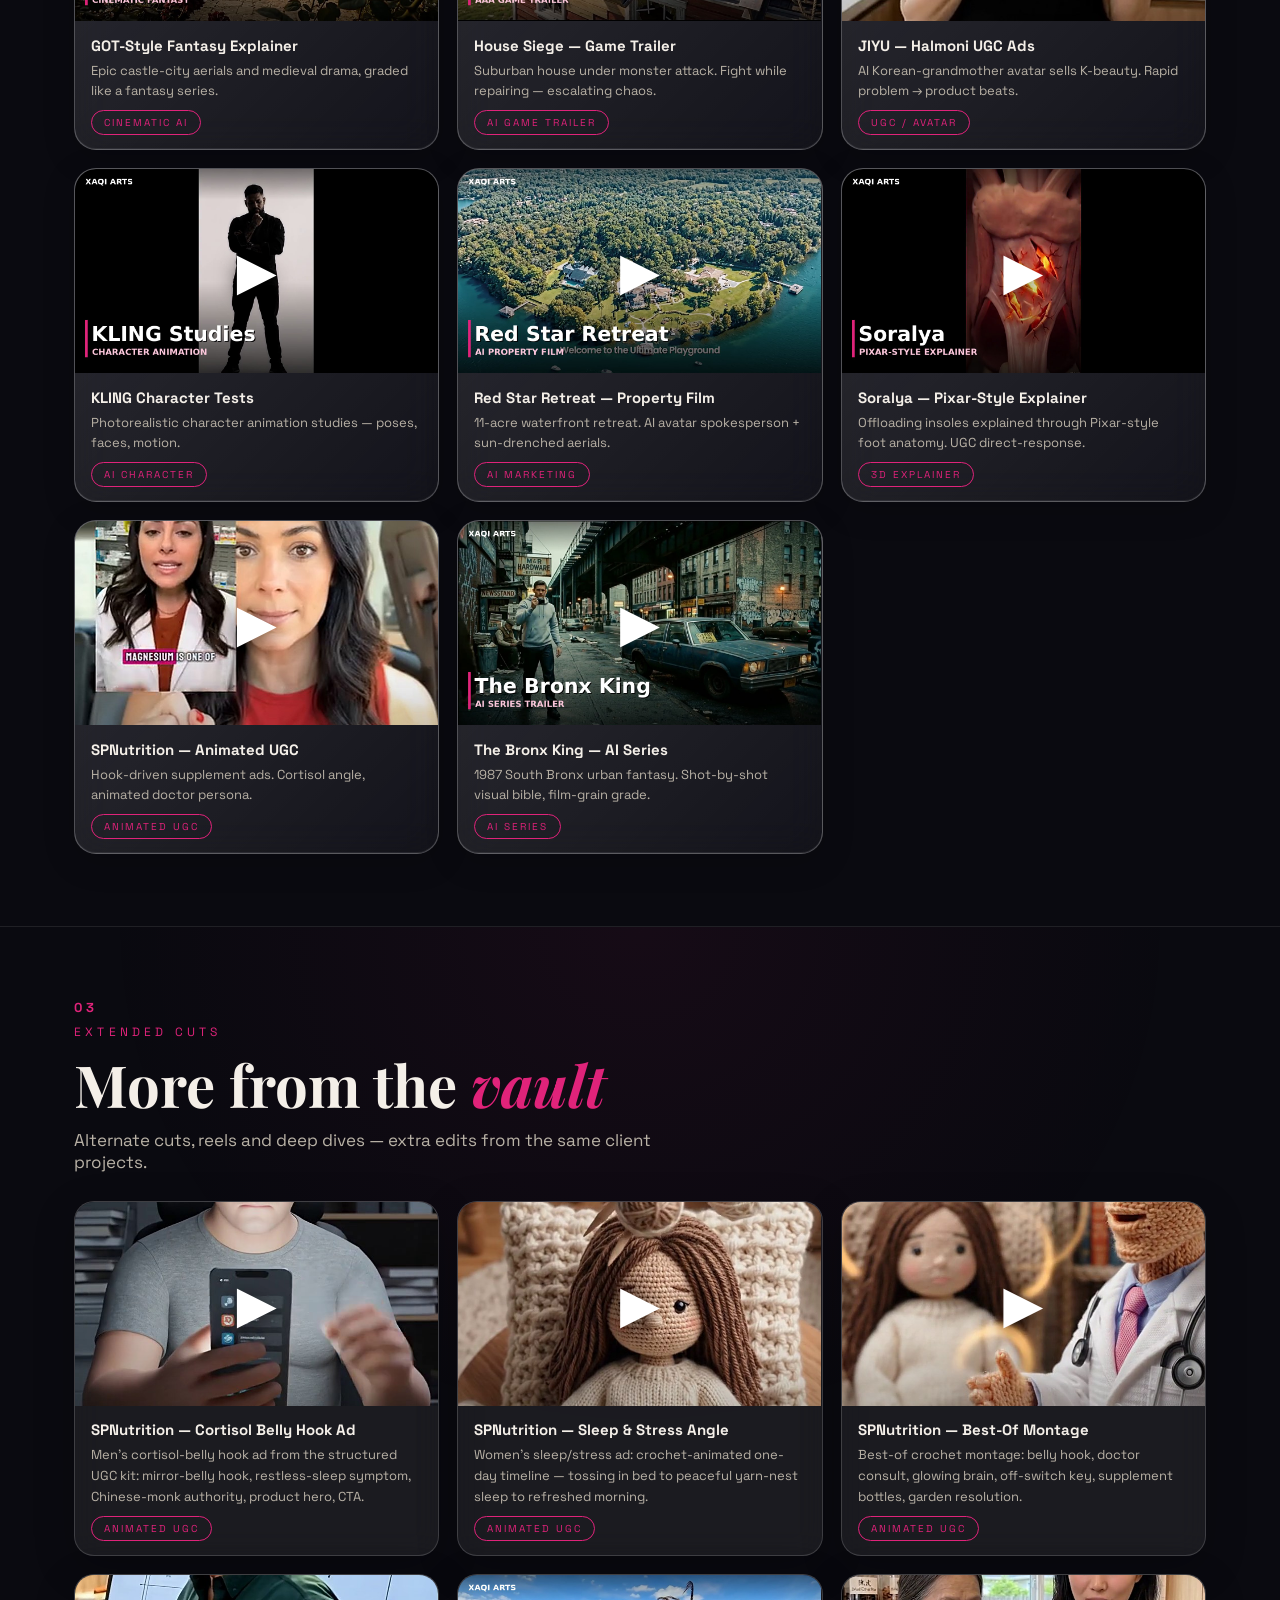
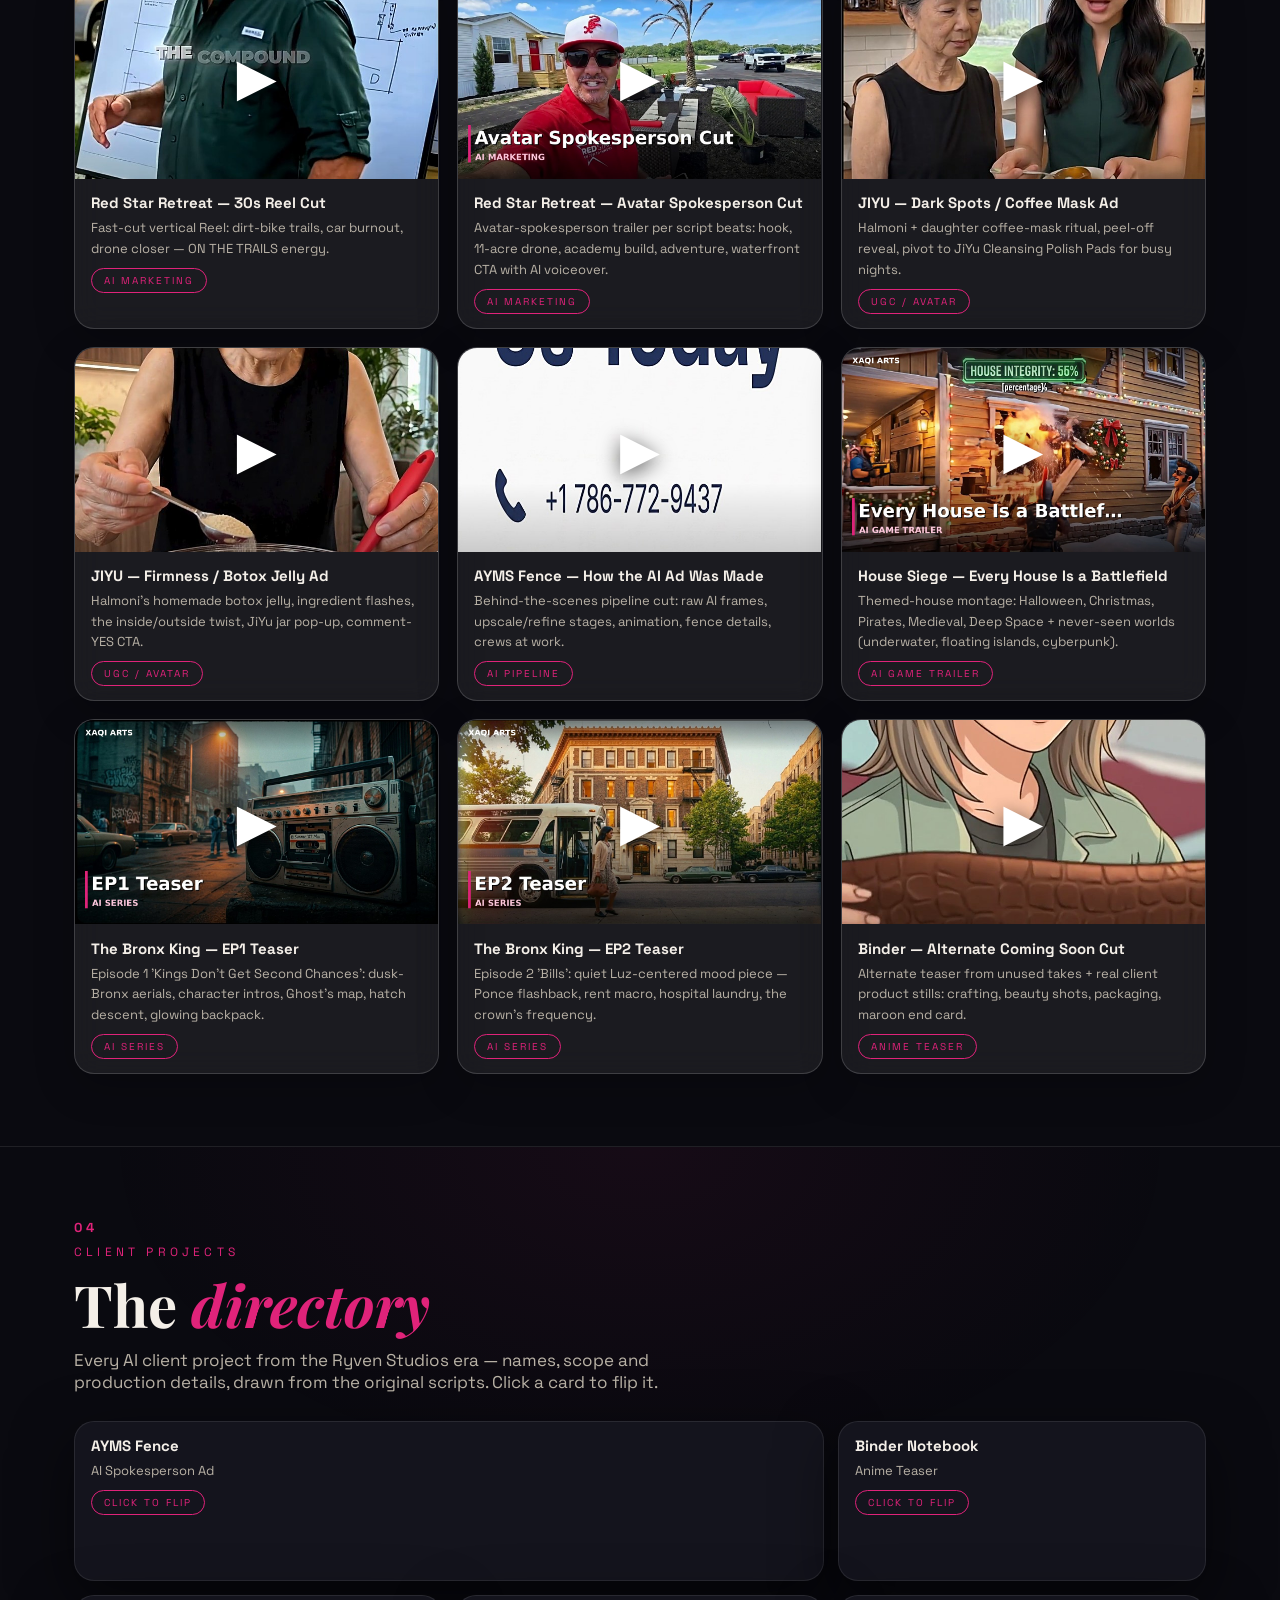
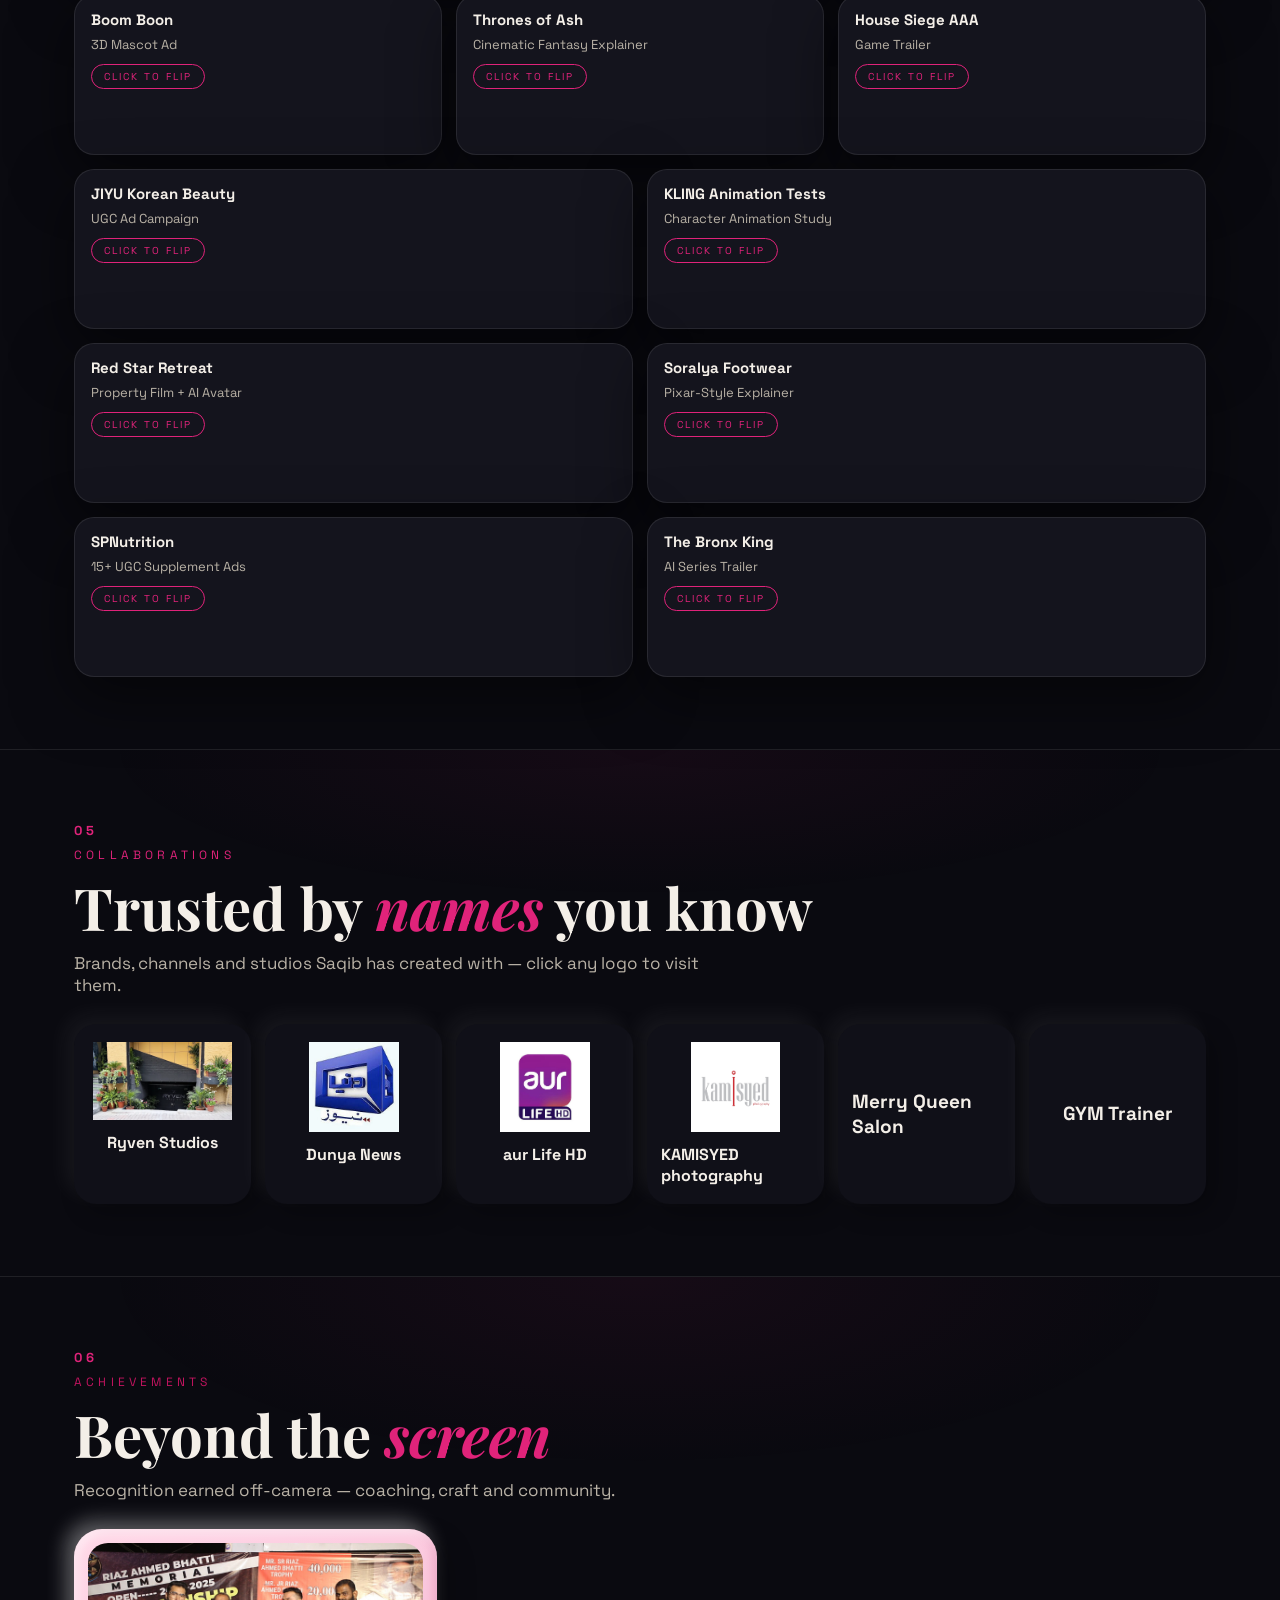
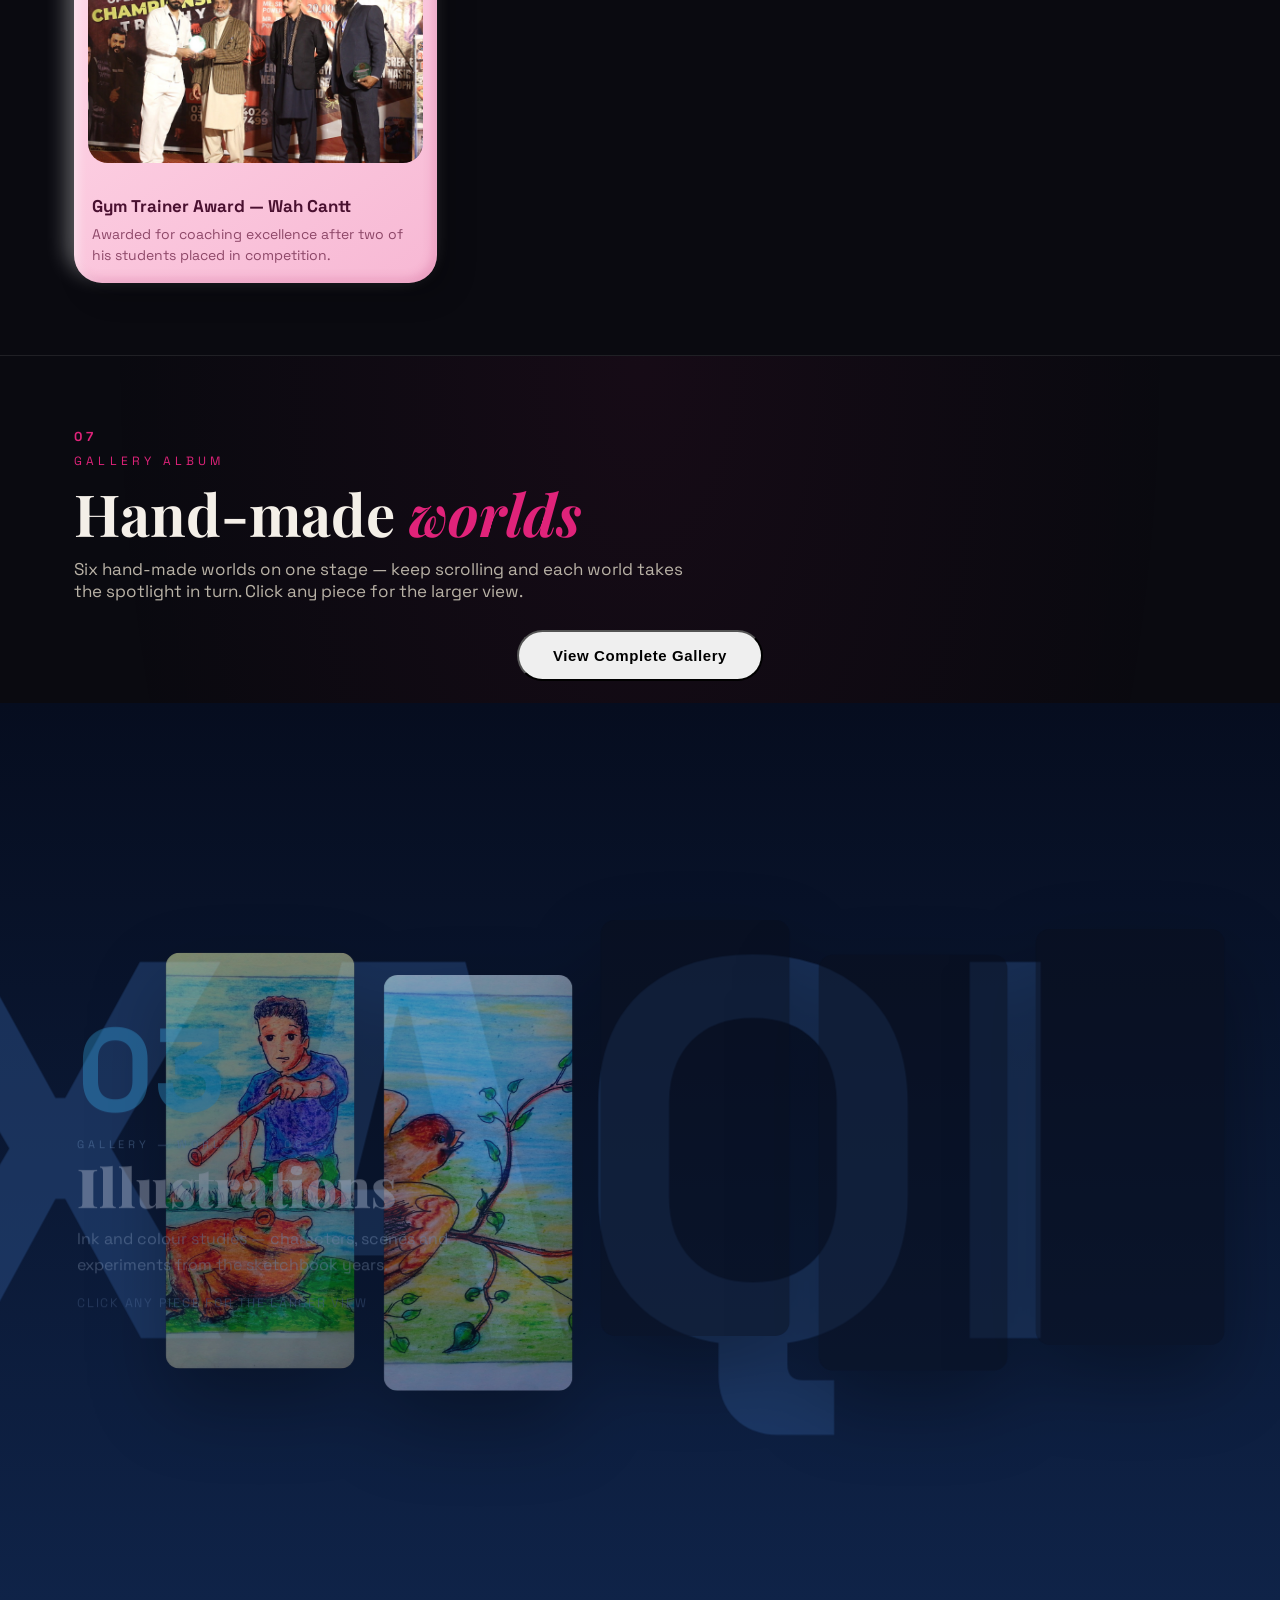
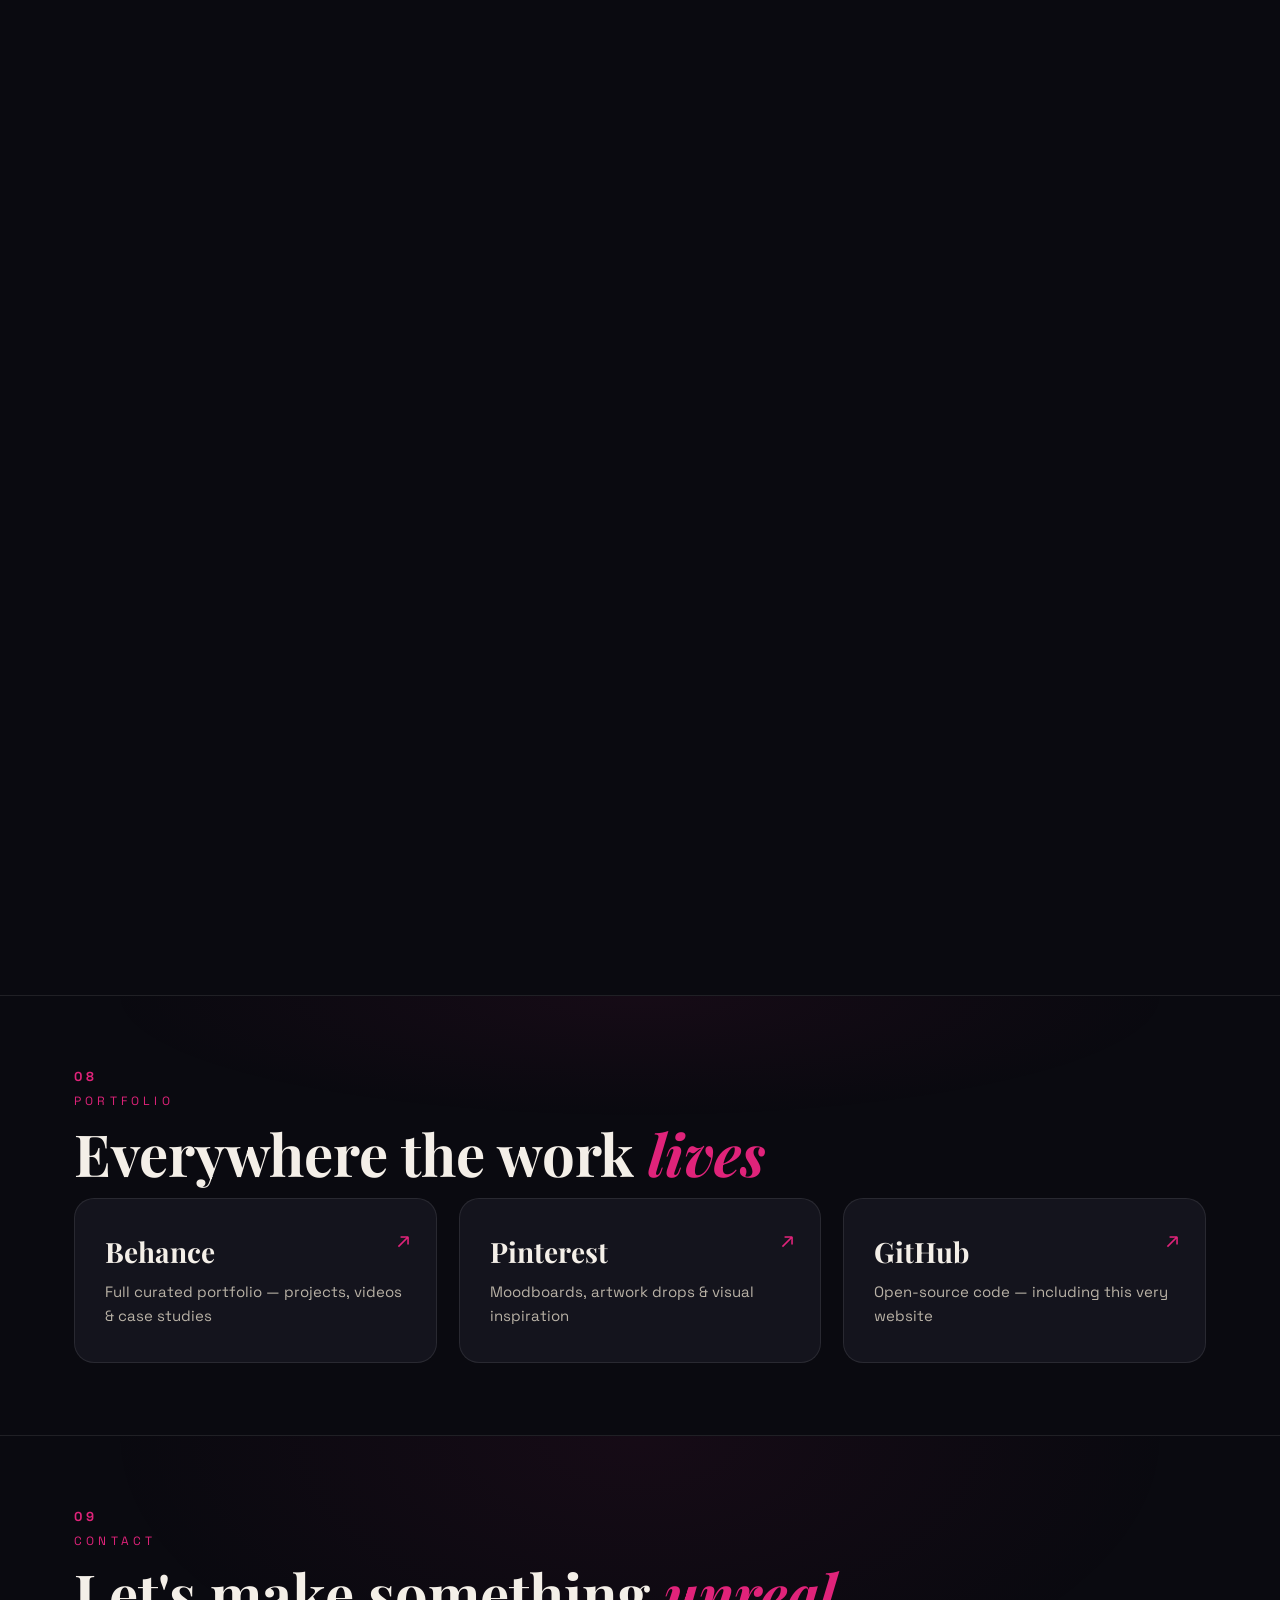
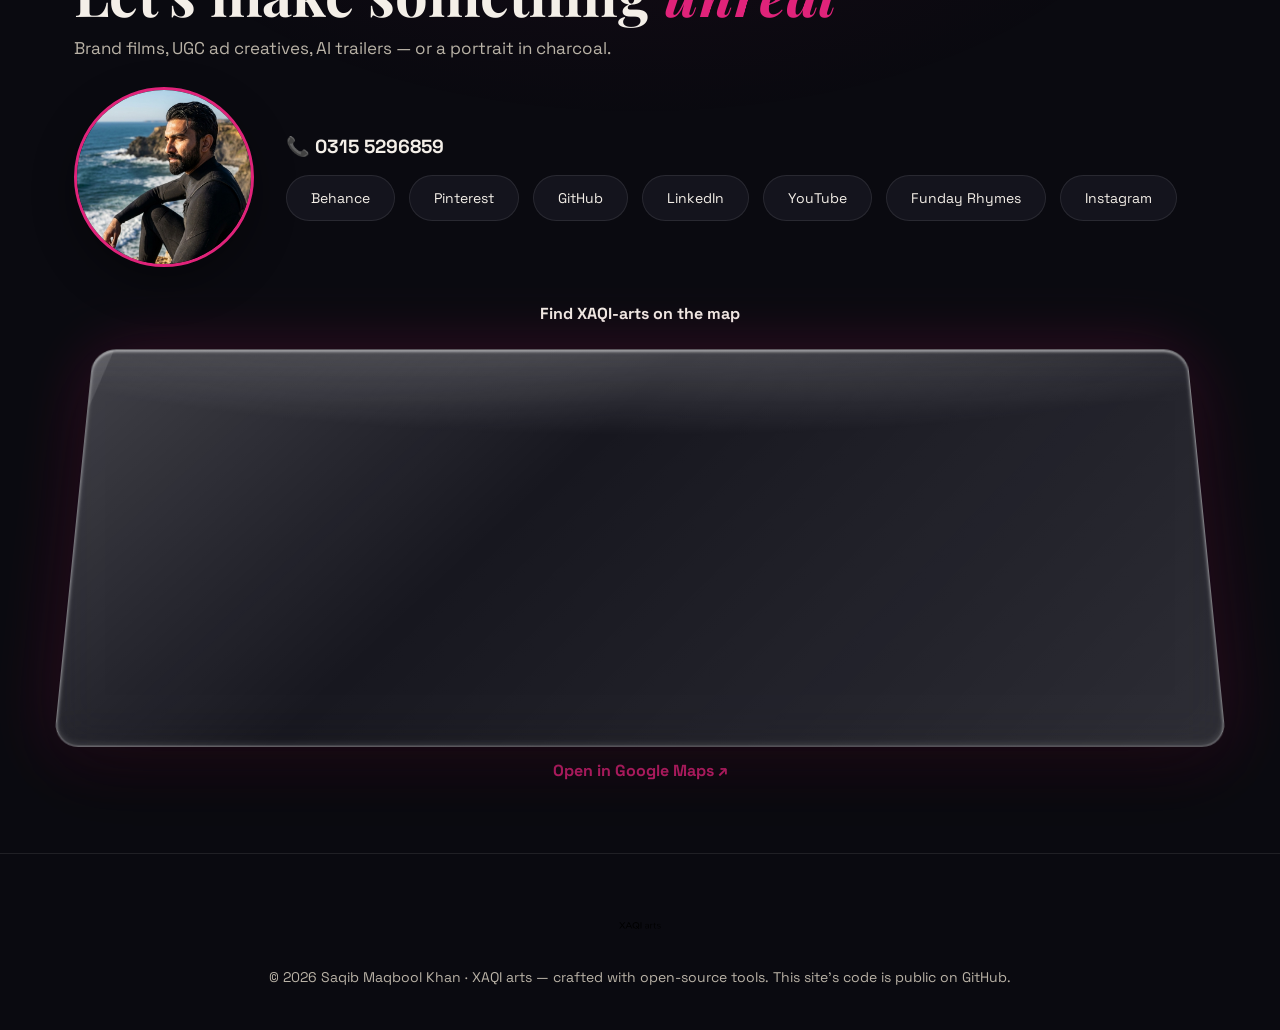
==== commit 1a94ebd1: "Add Favourite #3 gallery with cache-busted assets (style v8, main v11)" ====
--- a/index.html
+++ b/index.html
@@ -10,7 +10,7 @@
 <link rel="preconnect" href="https://fonts.googleapis.com">
 <link rel="preconnect" href="https://fonts.gstatic.com" crossorigin>
 <link href="https://fonts.googleapis.com/css2?family=Space+Grotesk:wght@400;500;700&family=Playfair+Display:ital,wght@0,700;0,900;1,700&display=swap" rel="stylesheet">
-<link rel="stylesheet" href="css/style.css?v=6">
+<link rel="stylesheet" href="css/style.css?v=8">
 </head>
 <body>
 
@@ -172,27 +172,115 @@
   </div>
 </section>
 
-<!-- 3D GALLERY ALBUM -->
+<!-- SCROLL GALLERY — Favourite #3 pinned steps -->
 <section id="gallery" class="section">
   <div class="wrap">
-    <p class="sec-kicker reveal">3D Gallery Album</p>
+    <p class="sec-kicker reveal">Gallery Album</p>
     <h2 class="sec-title reveal">Hand-made <em>worlds</em></h2>
-    <p class="sec-lead reveal">Sketches &amp; oil paintings, floating in 3D space. Drag to spin the album.</p>
+    <p class="sec-lead reveal">Six hand-made worlds on one stage — keep scrolling and each world takes the spotlight in turn. Click any piece for the larger view.</p>
     <div class="reveal" style="text-align:center;margin-bottom:22px"><button class="btn" id="open-fullgal">View Complete Gallery</button></div>
-    <div class="helix-stage reveal" id="helix-stage">
-      <div class="helix" id="helix"><!-- album bars injected by JS --></div>
-      <button class="helix-arrow" id="helix-prev" aria-label="Previous album">‹</button>
-      <button class="helix-arrow" id="helix-next" aria-label="Next album">›</button>
-    </div>
-    <div class="helix-label" id="helix-label">Sketches</div>
-    <div class="album-stage reveal">
-      <div class="album-ring" id="album-ring"><!-- items injected by JS --></div>
-      <div class="album-controls">
-        <button id="album-prev" aria-label="Previous">‹</button>
-        <button id="album-next" aria-label="Next">›</button>
-      </div>
-    </div>
-    <div class="album-caption" id="album-caption"></div>
+  </div>
+  <div class="sgal" id="gallery-scroll">
+    <div class="sgal-stage">
+      <div class="sgal-word" aria-hidden="true">XAQI</div>
+      <div class="sgal-step" data-step="0">
+        <div class="sgal-copy">
+          <p class="sgal-num" aria-hidden="true">01</p>
+          <p class="sgal-kicker">Gallery &mdash; World 01 / 06</p>
+          <h3 class="sgal-title">Sketches</h3>
+          <p class="sgal-text">Charcoal, graphite and ink — the hand before the machine. Portraits and studies drawn the slow way.</p>
+          <p class="sgal-hint">Click any piece for the larger view</p>
+        </div>
+        <div class="sgal-row">
+        <figure class="sgal-item" data-depth="0.90"><img src="assets/img/sketches/00003269.jpg" alt="00003269" data-full="assets/img/sketches/00003269.jpg" data-cap="00003269"></figure>
+        <figure class="sgal-item" data-depth="1.00"><img src="assets/img/sketches/20150115_131335.jpg" alt="20150115 131335" data-full="assets/img/sketches/20150115_131335.jpg" data-cap="20150115 131335"></figure>
+        <figure class="sgal-item" data-depth="1.10"><img src="assets/img/sketches/20150115_131359.jpg" alt="20150115 131359" data-full="assets/img/sketches/20150115_131359.jpg" data-cap="20150115 131359" loading="lazy" decoding="async"></figure>
+        <figure class="sgal-item" data-depth="0.90"><img src="assets/img/sketches/20150115_131433.jpg" alt="20150115 131433" data-full="assets/img/sketches/20150115_131433.jpg" data-cap="20150115 131433" loading="lazy" decoding="async"></figure>
+        <figure class="sgal-item" data-depth="1.00"><img src="assets/img/sketches/20150115_131443.jpg" alt="20150115 131443" data-full="assets/img/sketches/20150115_131443.jpg" data-cap="20150115 131443" loading="lazy" decoding="async"></figure>
+        </div>
+      </div>
+      <div class="sgal-step" data-step="1">
+        <div class="sgal-copy">
+          <p class="sgal-num" aria-hidden="true">02</p>
+          <p class="sgal-kicker">Gallery &mdash; World 02 / 06</p>
+          <h3 class="sgal-title">Oil Paintings</h3>
+          <p class="sgal-text">Impasto oils on canvas — colour laid on thick, from the years before AI entered the studio.</p>
+          <p class="sgal-hint">Click any piece for the larger view</p>
+        </div>
+        <div class="sgal-row">
+        <figure class="sgal-item" data-depth="0.90"><img src="assets/img/oil-paintings/20150115_131630.jpg" alt="20150115 131630" data-full="assets/img/oil-paintings/20150115_131630.jpg" data-cap="20150115 131630"></figure>
+        <figure class="sgal-item" data-depth="1.00"><img src="assets/img/oil-paintings/20150115_131645.jpg" alt="20150115 131645" data-full="assets/img/oil-paintings/20150115_131645.jpg" data-cap="20150115 131645"></figure>
+        <figure class="sgal-item" data-depth="1.10"><img src="assets/img/oil-paintings/20150115_131810.jpg" alt="20150115 131810" data-full="assets/img/oil-paintings/20150115_131810.jpg" data-cap="20150115 131810" loading="lazy" decoding="async"></figure>
+        <figure class="sgal-item" data-depth="0.90"><img src="assets/img/oil-paintings/20150115_131818.jpg" alt="20150115 131818" data-full="assets/img/oil-paintings/20150115_131818.jpg" data-cap="20150115 131818" loading="lazy" decoding="async"></figure>
+        <figure class="sgal-item" data-depth="1.00"><img src="assets/img/oil-paintings/20150115_131842.jpg" alt="20150115 131842" data-full="assets/img/oil-paintings/20150115_131842.jpg" data-cap="20150115 131842" loading="lazy" decoding="async"></figure>
+        </div>
+      </div>
+      <div class="sgal-step" data-step="2">
+        <div class="sgal-copy">
+          <p class="sgal-num" aria-hidden="true">03</p>
+          <p class="sgal-kicker">Gallery &mdash; World 03 / 06</p>
+          <h3 class="sgal-title">Illustrations</h3>
+          <p class="sgal-text">Ink and colour studies — characters, scenes and experiments from the sketchbook years.</p>
+          <p class="sgal-hint">Click any piece for the larger view</p>
+        </div>
+        <div class="sgal-row">
+        <figure class="sgal-item" data-depth="0.90"><img src="assets/img/illustrations/20150115_131525.jpg" alt="20150115 131525" data-full="assets/img/illustrations/20150115_131525.jpg" data-cap="20150115 131525"></figure>
+        <figure class="sgal-item" data-depth="1.00"><img src="assets/img/illustrations/20150115_131604.jpg" alt="20150115 131604" data-full="assets/img/illustrations/20150115_131604.jpg" data-cap="20150115 131604"></figure>
+        <figure class="sgal-item" data-depth="1.10"><img src="assets/img/illustrations/20150115_131654.jpg" alt="20150115 131654" data-full="assets/img/illustrations/20150115_131654.jpg" data-cap="20150115 131654" loading="lazy" decoding="async"></figure>
+        <figure class="sgal-item" data-depth="0.90"><img src="assets/img/illustrations/20150115_131703.jpg" alt="20150115 131703" data-full="assets/img/illustrations/20150115_131703.jpg" data-cap="20150115 131703" loading="lazy" decoding="async"></figure>
+        <figure class="sgal-item" data-depth="1.00"><img src="assets/img/illustrations/20150115_131713.jpg" alt="20150115 131713" data-full="assets/img/illustrations/20150115_131713.jpg" data-cap="20150115 131713" loading="lazy" decoding="async"></figure>
+        </div>
+      </div>
+      <div class="sgal-step" data-step="3">
+        <div class="sgal-copy">
+          <p class="sgal-num" aria-hidden="true">04</p>
+          <p class="sgal-kicker">Gallery &mdash; World 04 / 06</p>
+          <h3 class="sgal-title">Characters</h3>
+          <p class="sgal-text">A Pixar-style 3D cast — original faces and worlds from the character storyboard series.</p>
+          <p class="sgal-hint">Click any piece for the larger view</p>
+        </div>
+        <div class="sgal-row">
+        <figure class="sgal-item" data-depth="0.90"><img src="assets/img/characters/039-arivan-the-last-sentinel.jpg" alt="039 arivan the last sentinel" data-full="assets/img/characters/039-arivan-the-last-sentinel.jpg" data-cap="039 arivan the last sentinel"></figure>
+        <figure class="sgal-item" data-depth="1.00"><img src="assets/img/characters/076-luna-rae.jpg" alt="076 luna rae" data-full="assets/img/characters/076-luna-rae.jpg" data-cap="076 luna rae"></figure>
+        <figure class="sgal-item" data-depth="1.10"><img src="assets/img/characters/077-kael.jpg" alt="077 kael" data-full="assets/img/characters/077-kael.jpg" data-cap="077 kael" loading="lazy" decoding="async"></figure>
+        <figure class="sgal-item" data-depth="0.90"><img src="assets/img/characters/078-milo.jpg" alt="078 milo" data-full="assets/img/characters/078-milo.jpg" data-cap="078 milo" loading="lazy" decoding="async"></figure>
+        <figure class="sgal-item" data-depth="1.00"><img src="assets/img/characters/084-niko.jpg" alt="084 niko" data-full="assets/img/characters/084-niko.jpg" data-cap="084 niko" loading="lazy" decoding="async"></figure>
+        </div>
+      </div>
+      <div class="sgal-step" data-step="4">
+        <div class="sgal-copy">
+          <p class="sgal-num" aria-hidden="true">05</p>
+          <p class="sgal-kicker">Gallery &mdash; World 05 / 06</p>
+          <h3 class="sgal-title">Photos</h3>
+          <p class="sgal-text">Through the lens, not the prompt — portraits and frames from the camera.</p>
+          <p class="sgal-hint">Click any piece for the larger view</p>
+        </div>
+        <div class="sgal-row">
+        <figure class="sgal-item" data-depth="0.90"><img src="assets/img/photos/photo-106.jpg" alt="photo 106" data-full="assets/img/photos/photo-106.jpg" data-cap="photo 106"></figure>
+        <figure class="sgal-item" data-depth="1.00"><img src="assets/img/photos/photo-137.jpg" alt="photo 137" data-full="assets/img/photos/photo-137.jpg" data-cap="photo 137"></figure>
+        <figure class="sgal-item" data-depth="1.10"><img src="assets/img/photos/photo-144.jpg" alt="photo 144" data-full="assets/img/photos/photo-144.jpg" data-cap="photo 144" loading="lazy" decoding="async"></figure>
+        <figure class="sgal-item" data-depth="0.90"><img src="assets/img/photos/photo-156.jpg" alt="photo 156" data-full="assets/img/photos/photo-156.jpg" data-cap="photo 156" loading="lazy" decoding="async"></figure>
+        <figure class="sgal-item" data-depth="1.00"><img src="assets/img/photos/photo-162.jpg" alt="photo 162" data-full="assets/img/photos/photo-162.jpg" data-cap="photo 162" loading="lazy" decoding="async"></figure>
+        </div>
+      </div>
+      <div class="sgal-step" data-step="5">
+        <div class="sgal-copy">
+          <p class="sgal-num" aria-hidden="true">06</p>
+          <p class="sgal-kicker">Gallery &mdash; World 06 / 06</p>
+          <h3 class="sgal-title">Murals</h3>
+          <p class="sgal-text">Walls that talk — large-scale pieces painted big, out in the real world.</p>
+          <p class="sgal-hint">Click any piece for the larger view</p>
+        </div>
+        <div class="sgal-row">
+        <figure class="sgal-item" data-depth="0.90"><img src="assets/img/murals/20170805_154601.jpg" alt="20170805 154601" data-full="assets/img/murals/20170805_154601.jpg" data-cap="20170805 154601"></figure>
+        <figure class="sgal-item" data-depth="1.00"><img src="assets/img/murals/20170813_130427.jpg" alt="20170813 130427" data-full="assets/img/murals/20170813_130427.jpg" data-cap="20170813 130427"></figure>
+        <figure class="sgal-item" data-depth="1.10"><img src="assets/img/murals/20170813_130459.jpg" alt="20170813 130459" data-full="assets/img/murals/20170813_130459.jpg" data-cap="20170813 130459" loading="lazy" decoding="async"></figure>
+        <figure class="sgal-item" data-depth="0.90"><img src="assets/img/murals/20170813_130633.jpg" alt="20170813 130633" data-full="assets/img/murals/20170813_130633.jpg" data-cap="20170813 130633" loading="lazy" decoding="async"></figure>
+        <figure class="sgal-item" data-depth="1.00"><img src="assets/img/murals/20180418_142632.jpg" alt="20180418 142632" data-full="assets/img/murals/20180418_142632.jpg" data-cap="20180418 142632" loading="lazy" decoding="async"></figure>
+        </div>
+      </div>
+      <div class="sgal-progress" aria-hidden="true"><span id="sgal-bar"></span></div>
+    </div>
   </div>
 </section>
 
@@ -267,6 +355,6 @@
 </div>
 <div id="cursor-ring"></div><div id="cursor-dot"></div>
 <script src="vendor/three.min.js"></script>
-<script src="js/main.js?v=10"></script>
+<script src="js/main.js?v=11"></script>
 </body>
 </html>
--- a/css/style.css
+++ b/css/style.css
@@ -402,3 +402,46 @@
 #hero{border-top:none}
 .marquee{border-top:none}
 @media(max-width:860px){.section{padding:56px 0}}
+
+/* ============ SCROLL GALLERY — Favourite #3 (pinned steps) ============ */
+/* Default layout below IS the fallback: no-JS, mobile, reduced-motion and
+   save-data all render this stacked scroll-snap version. JS adds html.sgal-on
+   (desktop, motion-safe only) to switch on the pinned scrub experience. */
+.sgal{position:relative;z-index:1;margin-top:6px}
+.sgal-stage{position:relative;overflow:hidden;background:linear-gradient(180deg,#060a16,#0c1430)}
+.sgal-word{position:absolute;top:2vh;left:50%;transform:translateX(-50%);white-space:nowrap;
+  font-family:var(--font-b);font-weight:700;font-size:24vw;line-height:1;color:rgba(120,170,255,.07);
+  pointer-events:none;z-index:0;user-select:none}
+.sgal-step{position:relative;z-index:1;padding:64px 24px 30px;max-width:1180px;margin:0 auto}
+.sgal-copy{position:relative;z-index:3;margin-bottom:24px}
+.sgal-num{font-family:var(--font-b);font-weight:700;line-height:.88;font-size:clamp(64px,10vw,118px);color:#3fc1ff;letter-spacing:.01em}
+.sgal-kicker{letter-spacing:.35em;text-transform:uppercase;font-size:11px;color:#8fb8e8;margin:14px 0 8px}
+.sgal-title{font-family:var(--font-d);font-weight:900;font-size:clamp(32px,4.6vw,54px);line-height:1.02;color:#f2f6ff}
+.sgal-text{color:#a9bcd9;font-size:16px;line-height:1.65;max-width:430px;margin-top:12px}
+.sgal-hint{color:#5f7ba6;font-size:12.5px;letter-spacing:.14em;text-transform:uppercase;margin-top:16px}
+.sgal-row{display:flex;gap:18px;overflow-x:auto;scroll-snap-type:x mandatory;padding:8px 2px 22px;-webkit-overflow-scrolling:touch}
+.sgal-row::-webkit-scrollbar{height:6px}
+.sgal-row::-webkit-scrollbar-thumb{background:rgba(63,193,255,.35);border-radius:3px}
+.sgal-item{flex:0 0 auto;scroll-snap-align:center;margin:0;cursor:pointer;border-radius:14px;overflow:hidden;
+  background:#0a0f1e;box-shadow:0 24px 60px rgba(0,0,0,.5)}
+.sgal-item img{height:300px;width:auto;max-width:80vw;object-fit:cover;transition:transform .35s ease-out}
+.sgal-item:hover img{transform:scale(1.05)}
+.sgal-item:nth-child(even){margin-top:26px}
+.sgal-progress{display:none}
+/* ---- pinned mode (html.sgal-on, set by JS after support checks) ---- */
+html.sgal-on .sgal{height:380vh}
+html.sgal-on .sgal-stage{position:sticky;top:0;height:100vh;height:100svh}
+html.sgal-on .sgal-word{top:50%;left:0;font-size:42vw;color:rgba(120,170,255,.5);will-change:transform}
+html.sgal-on .sgal-step{position:absolute;inset:0;max-width:none;padding:0}
+html.sgal-on .sgal-copy{position:absolute;left:6vw;top:50%;width:31vw;margin:0;will-change:transform,opacity}
+html.sgal-on .sgal-row{position:absolute;left:0;top:50%;width:max-content;overflow:visible;scroll-snap-type:none;
+  padding:0;gap:2vw;align-items:center;will-change:transform}
+html.sgal-on .sgal-item{box-shadow:0 34px 80px rgba(0,0,0,.55)}
+html.sgal-on .sgal-item img{height:47vh;width:15vw;max-width:none;object-fit:cover}
+html.sgal-on .sgal-item:nth-child(1){margin-top:0}
+html.sgal-on .sgal-item:nth-child(2){margin-top:7vh}
+html.sgal-on .sgal-item:nth-child(3){margin-top:-3vh}
+html.sgal-on .sgal-item:nth-child(4){margin-top:5vh}
+html.sgal-on .sgal-item:nth-child(5){margin-top:-1vh}
+html.sgal-on .sgal-progress{display:block;position:absolute;left:0;right:0;bottom:0;height:2px;z-index:4;background:rgba(255,255,255,.08)}
+html.sgal-on .sgal-progress span{display:block;height:100%;background:#35c4ff;transform-origin:0 50%;transform:scaleX(0)}
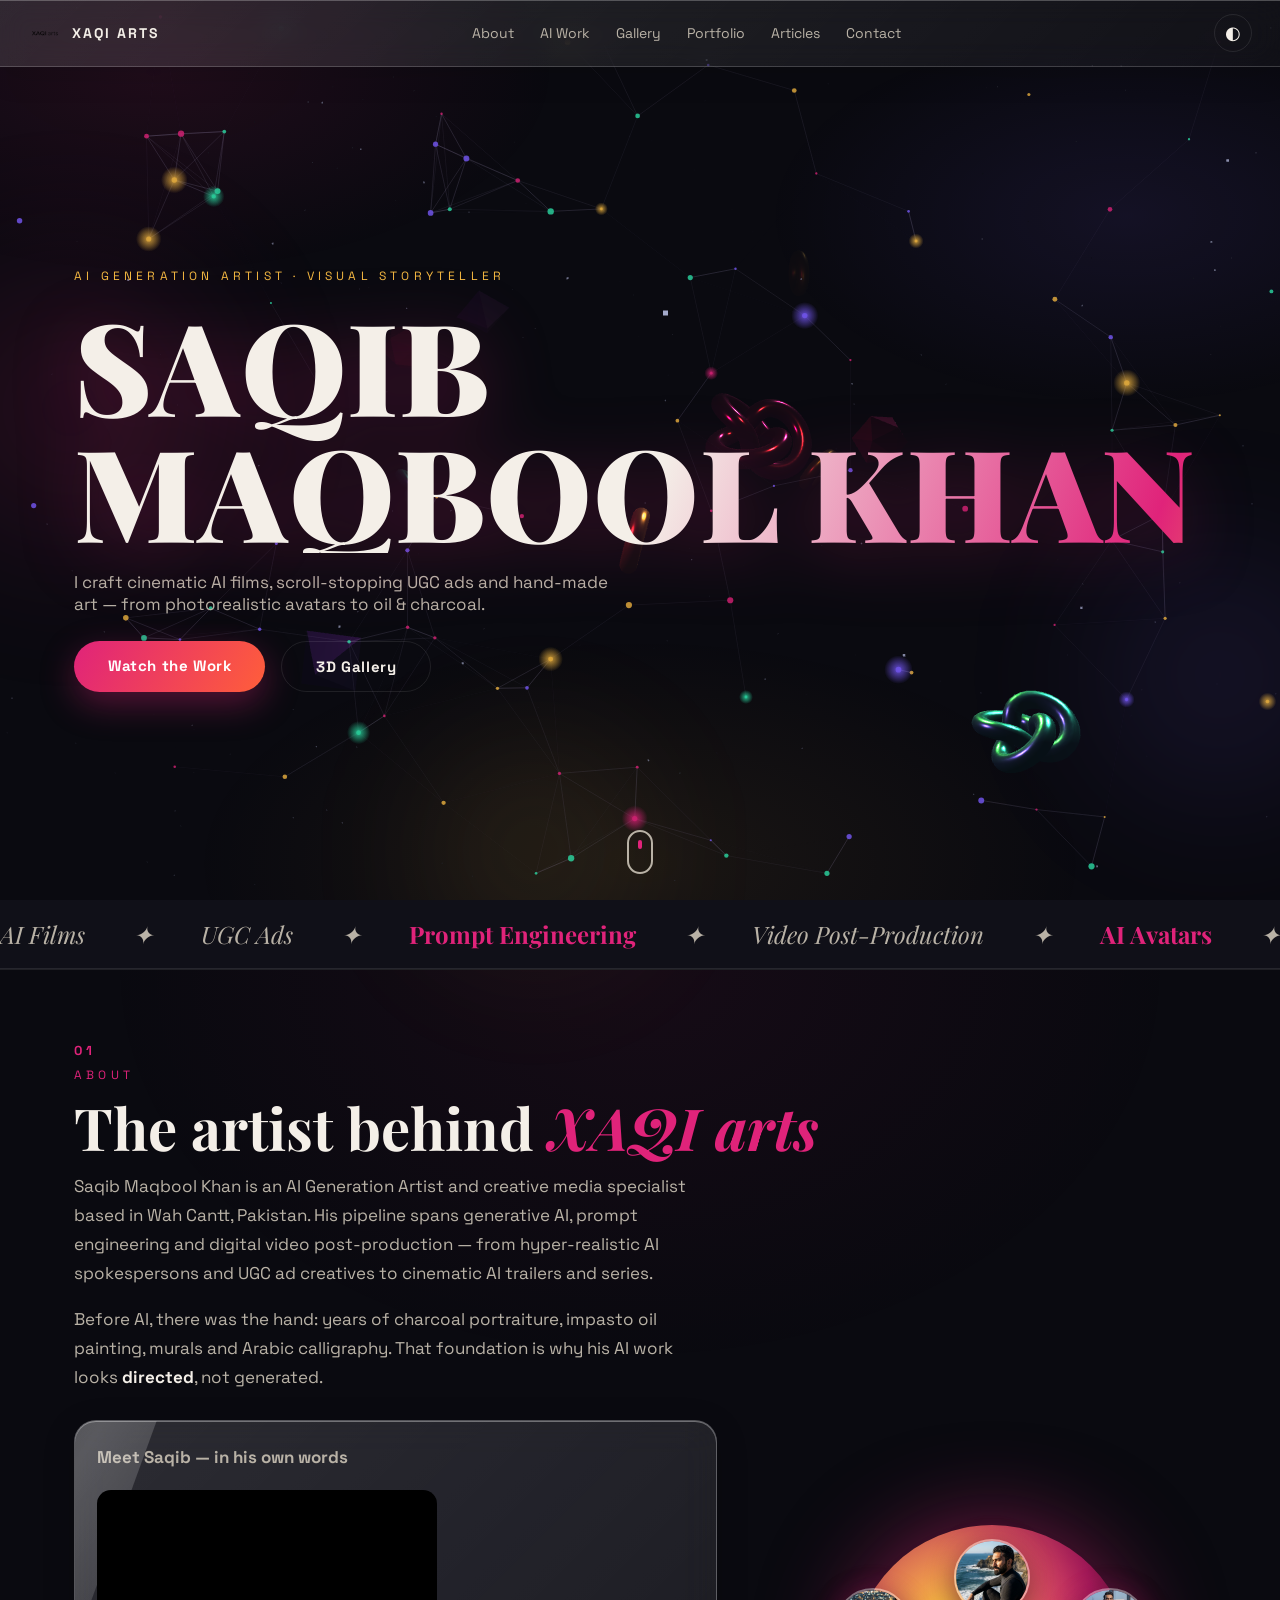
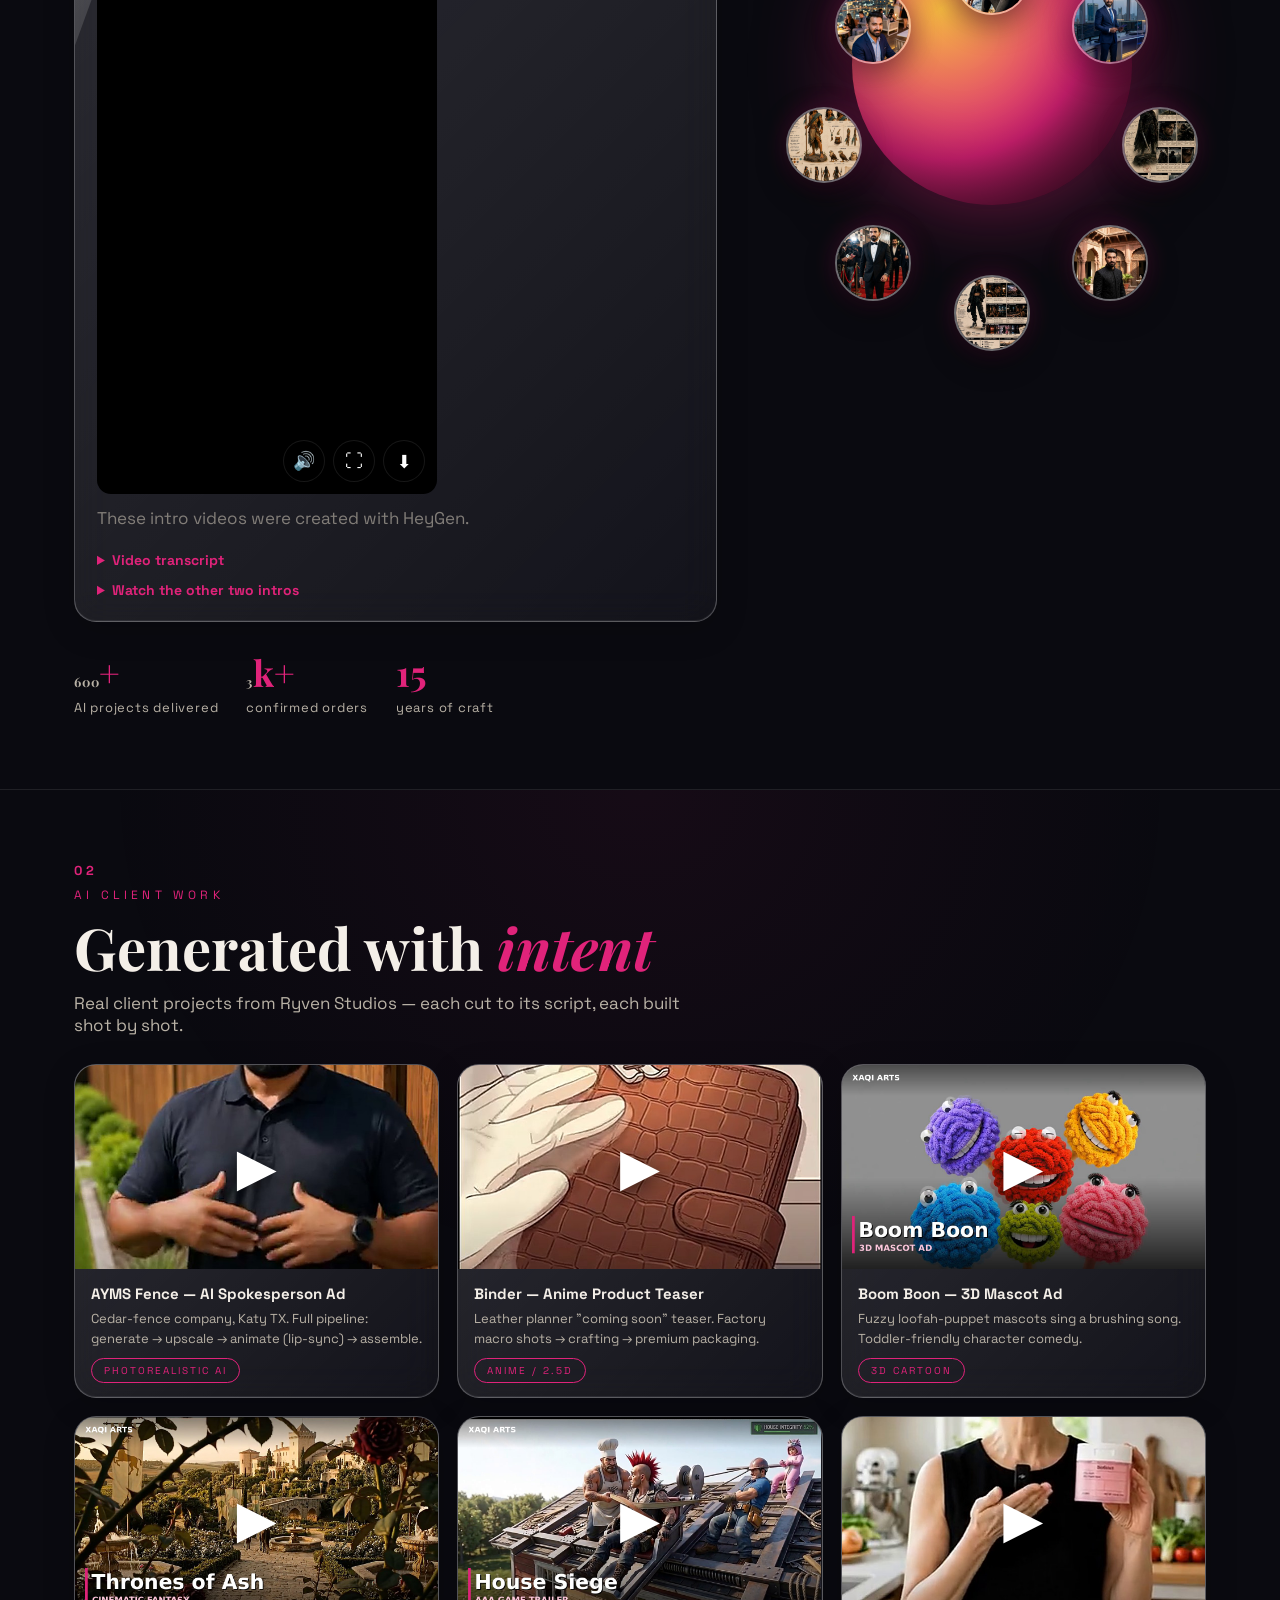
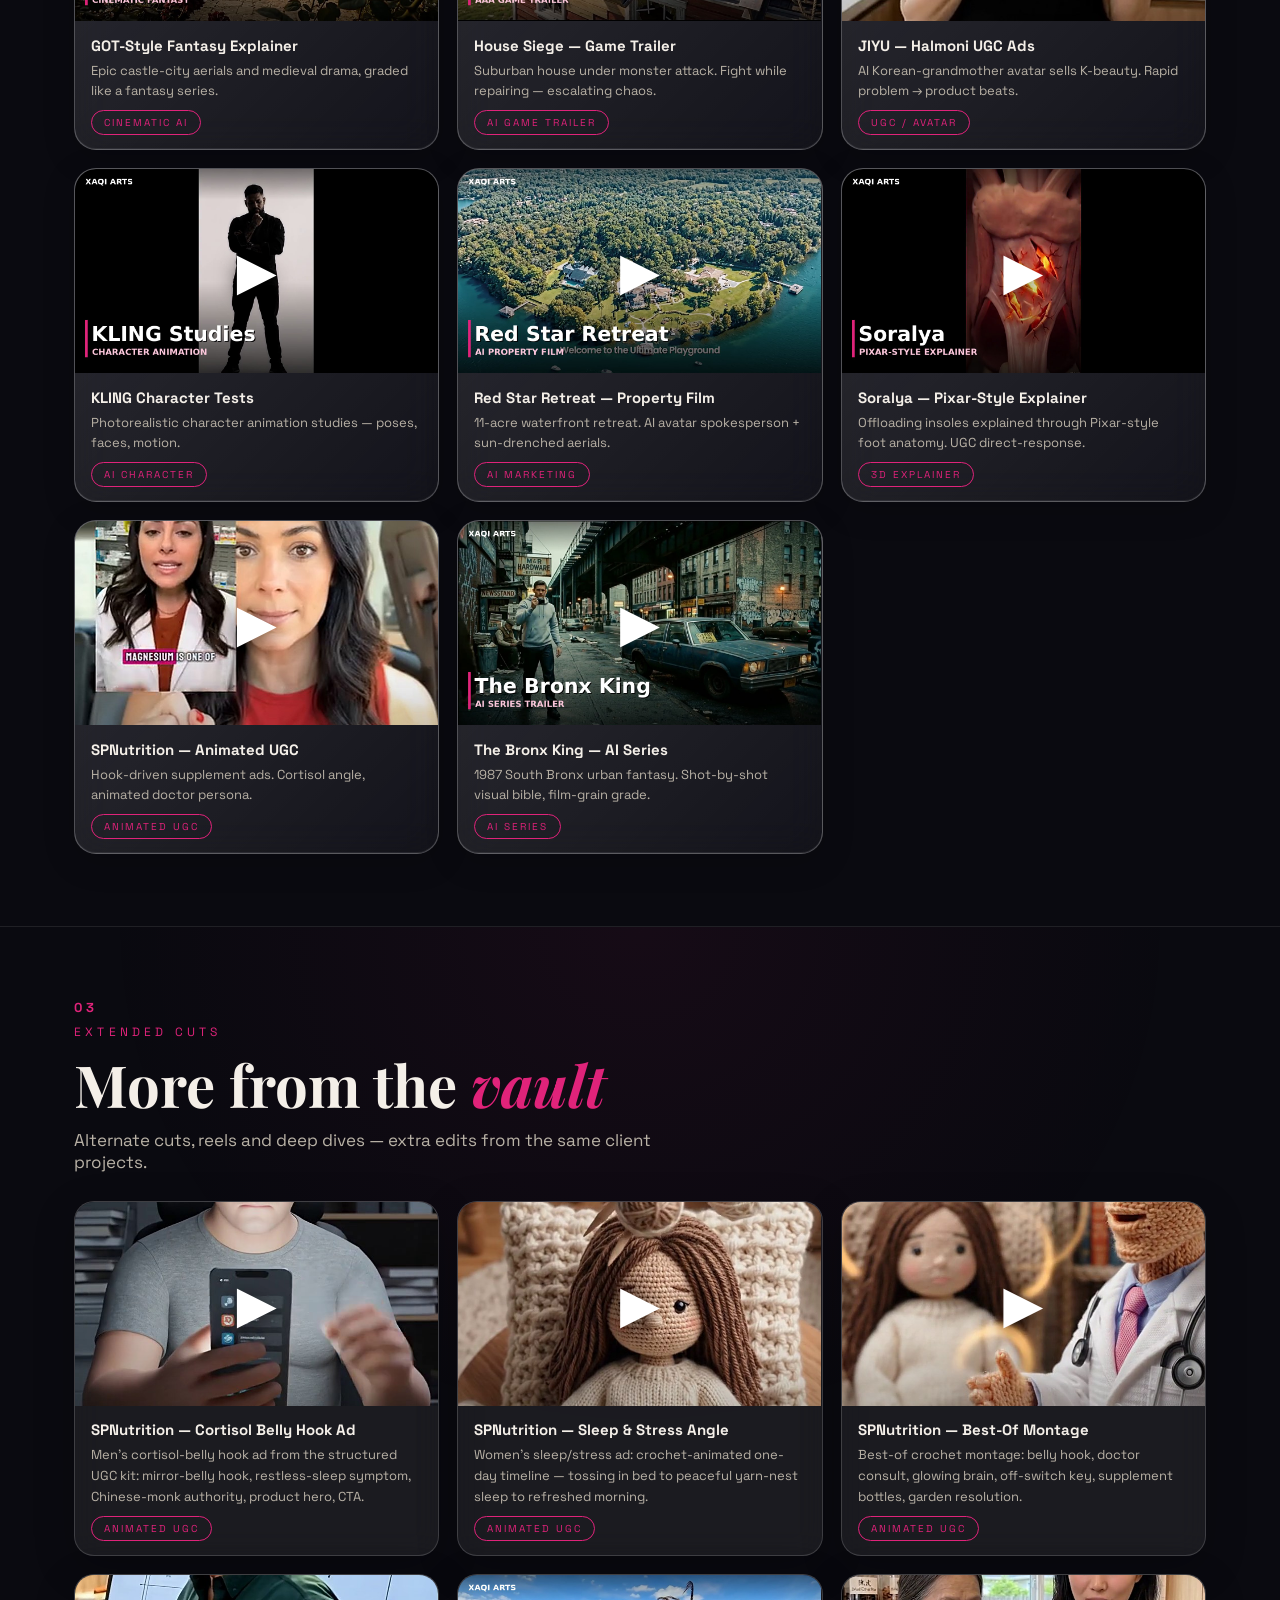
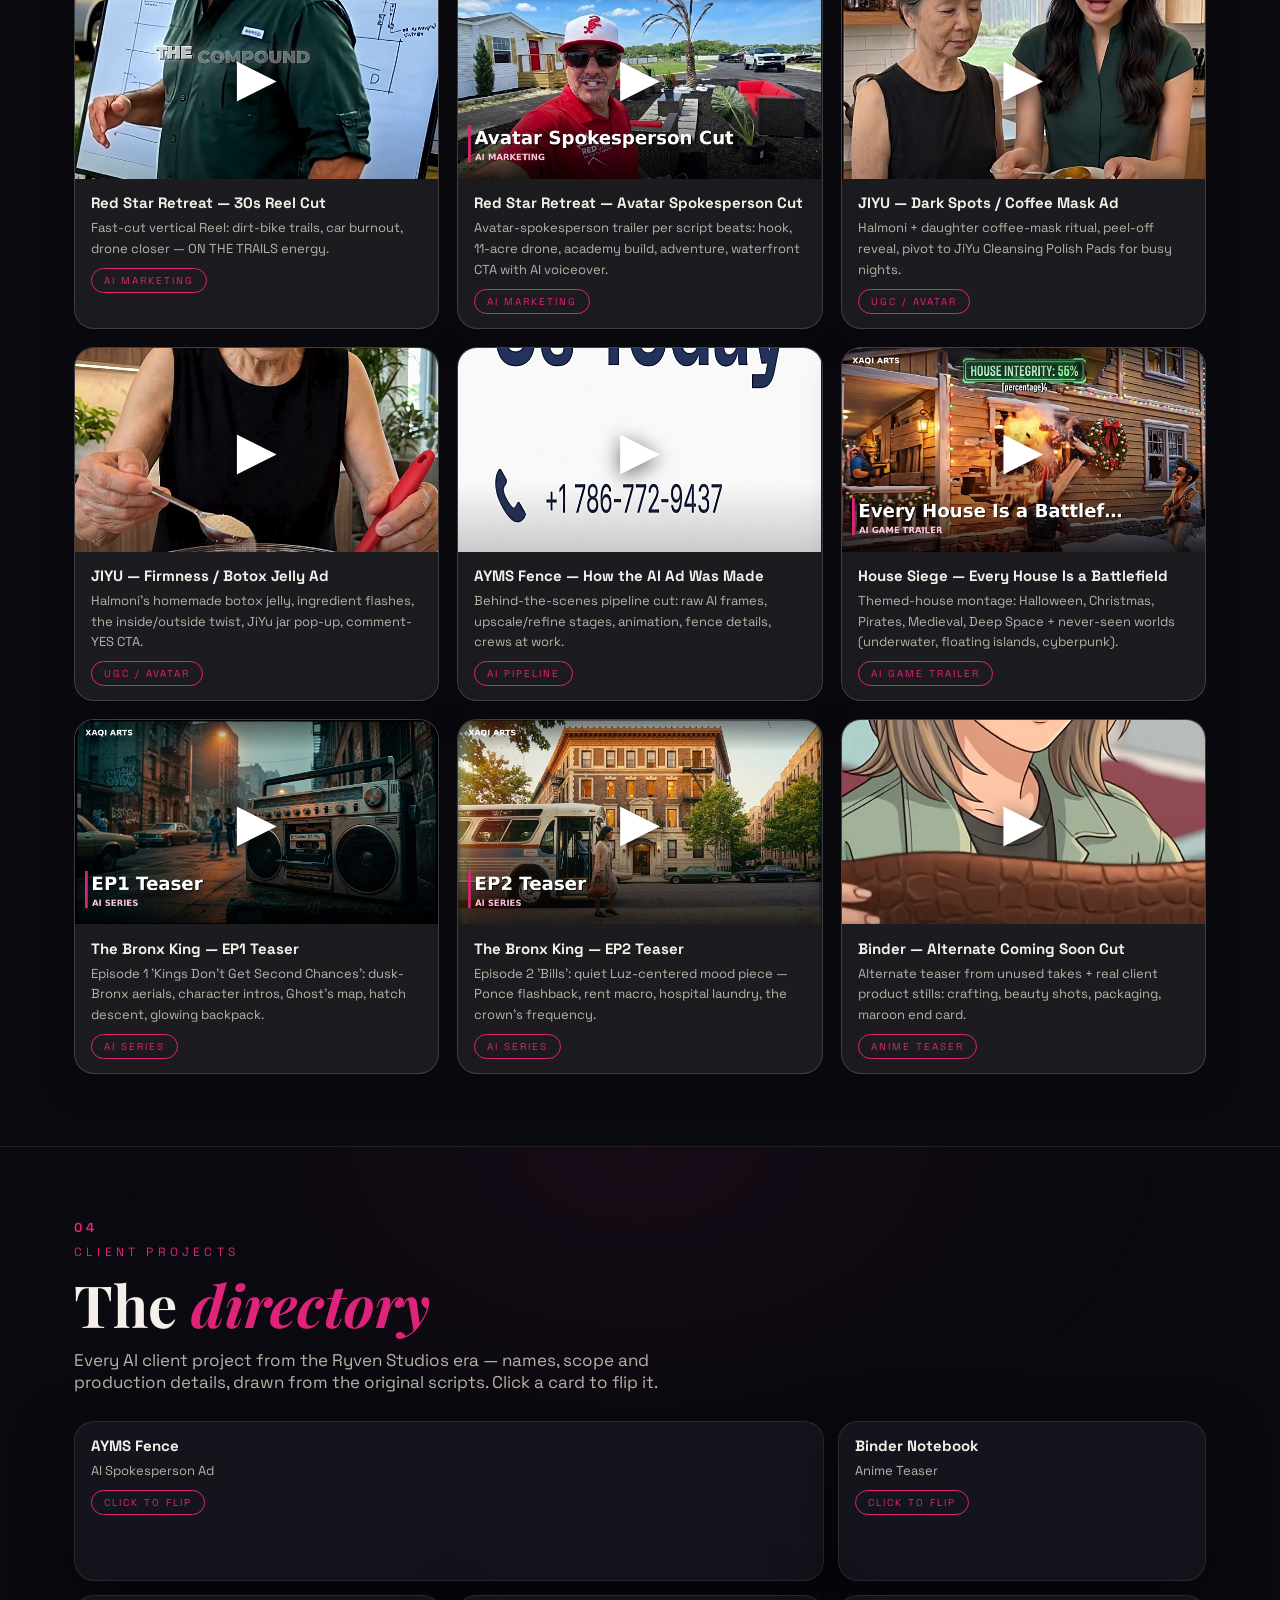
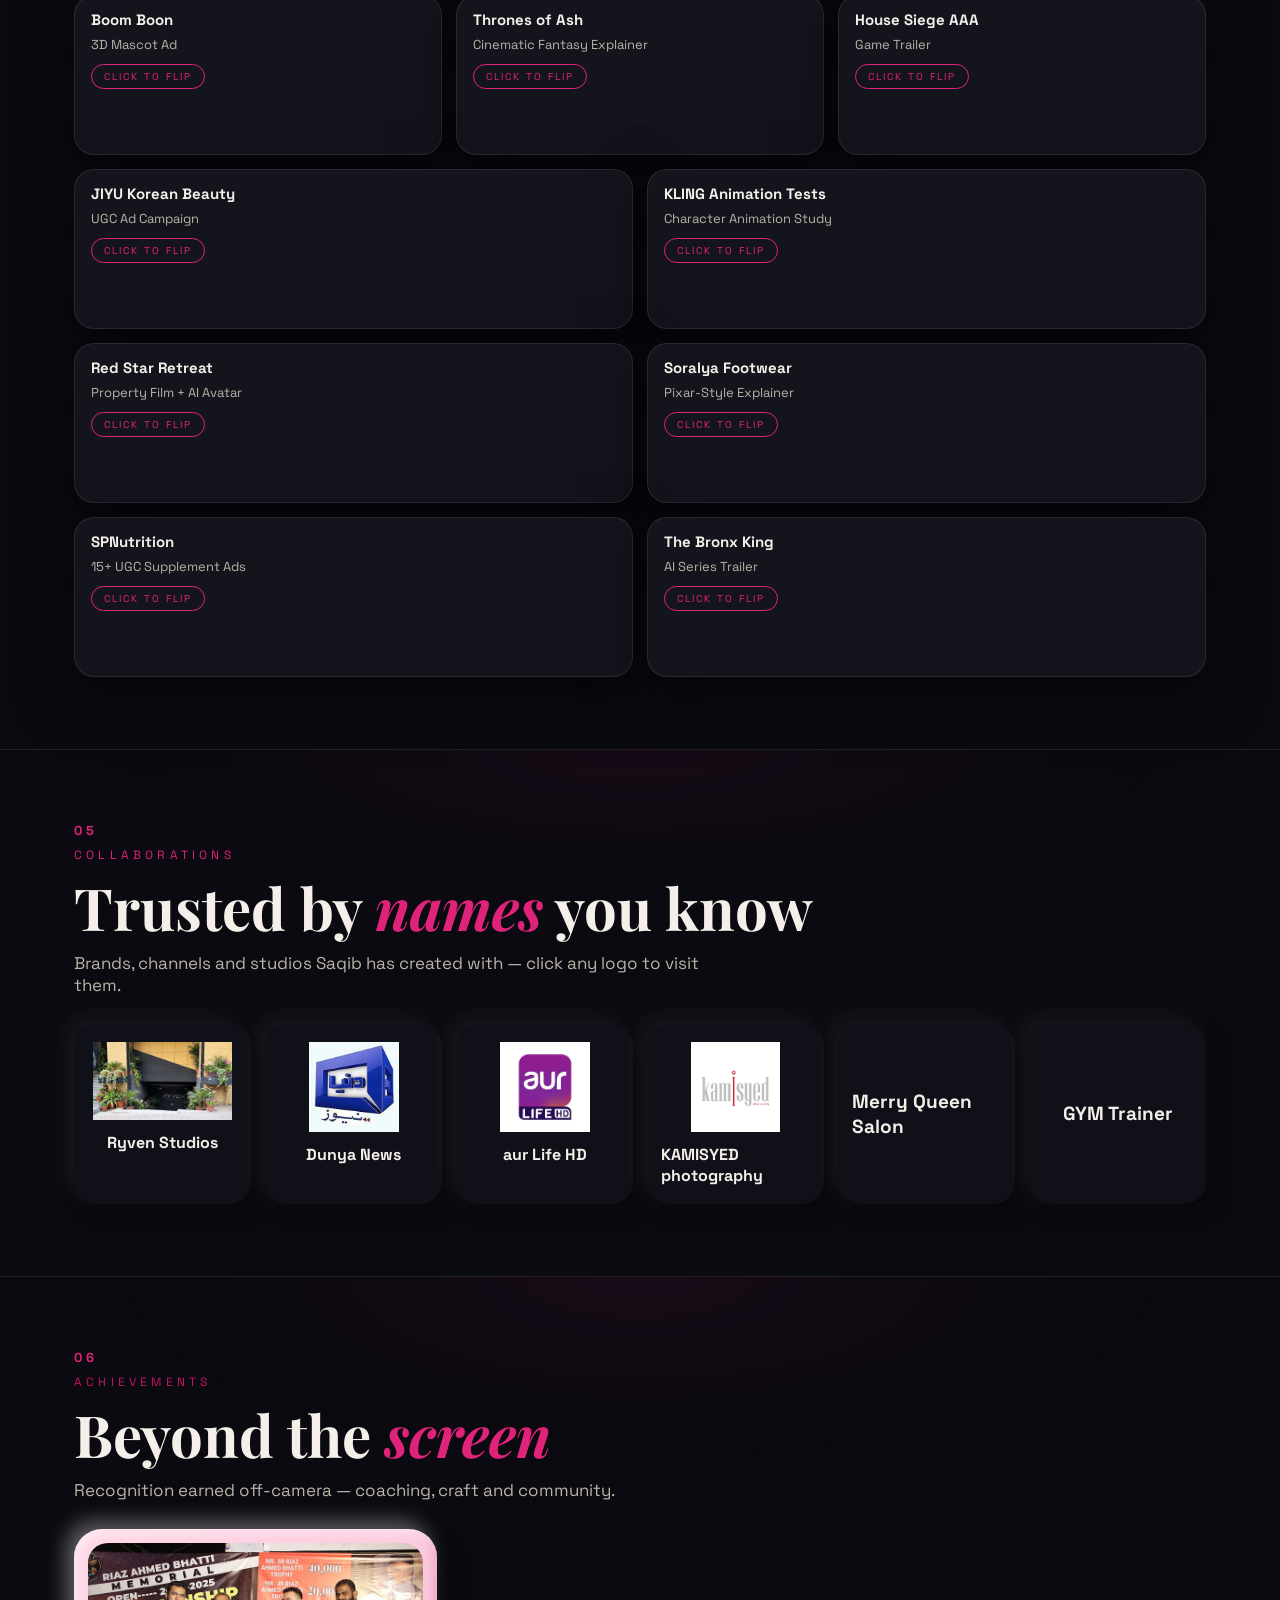
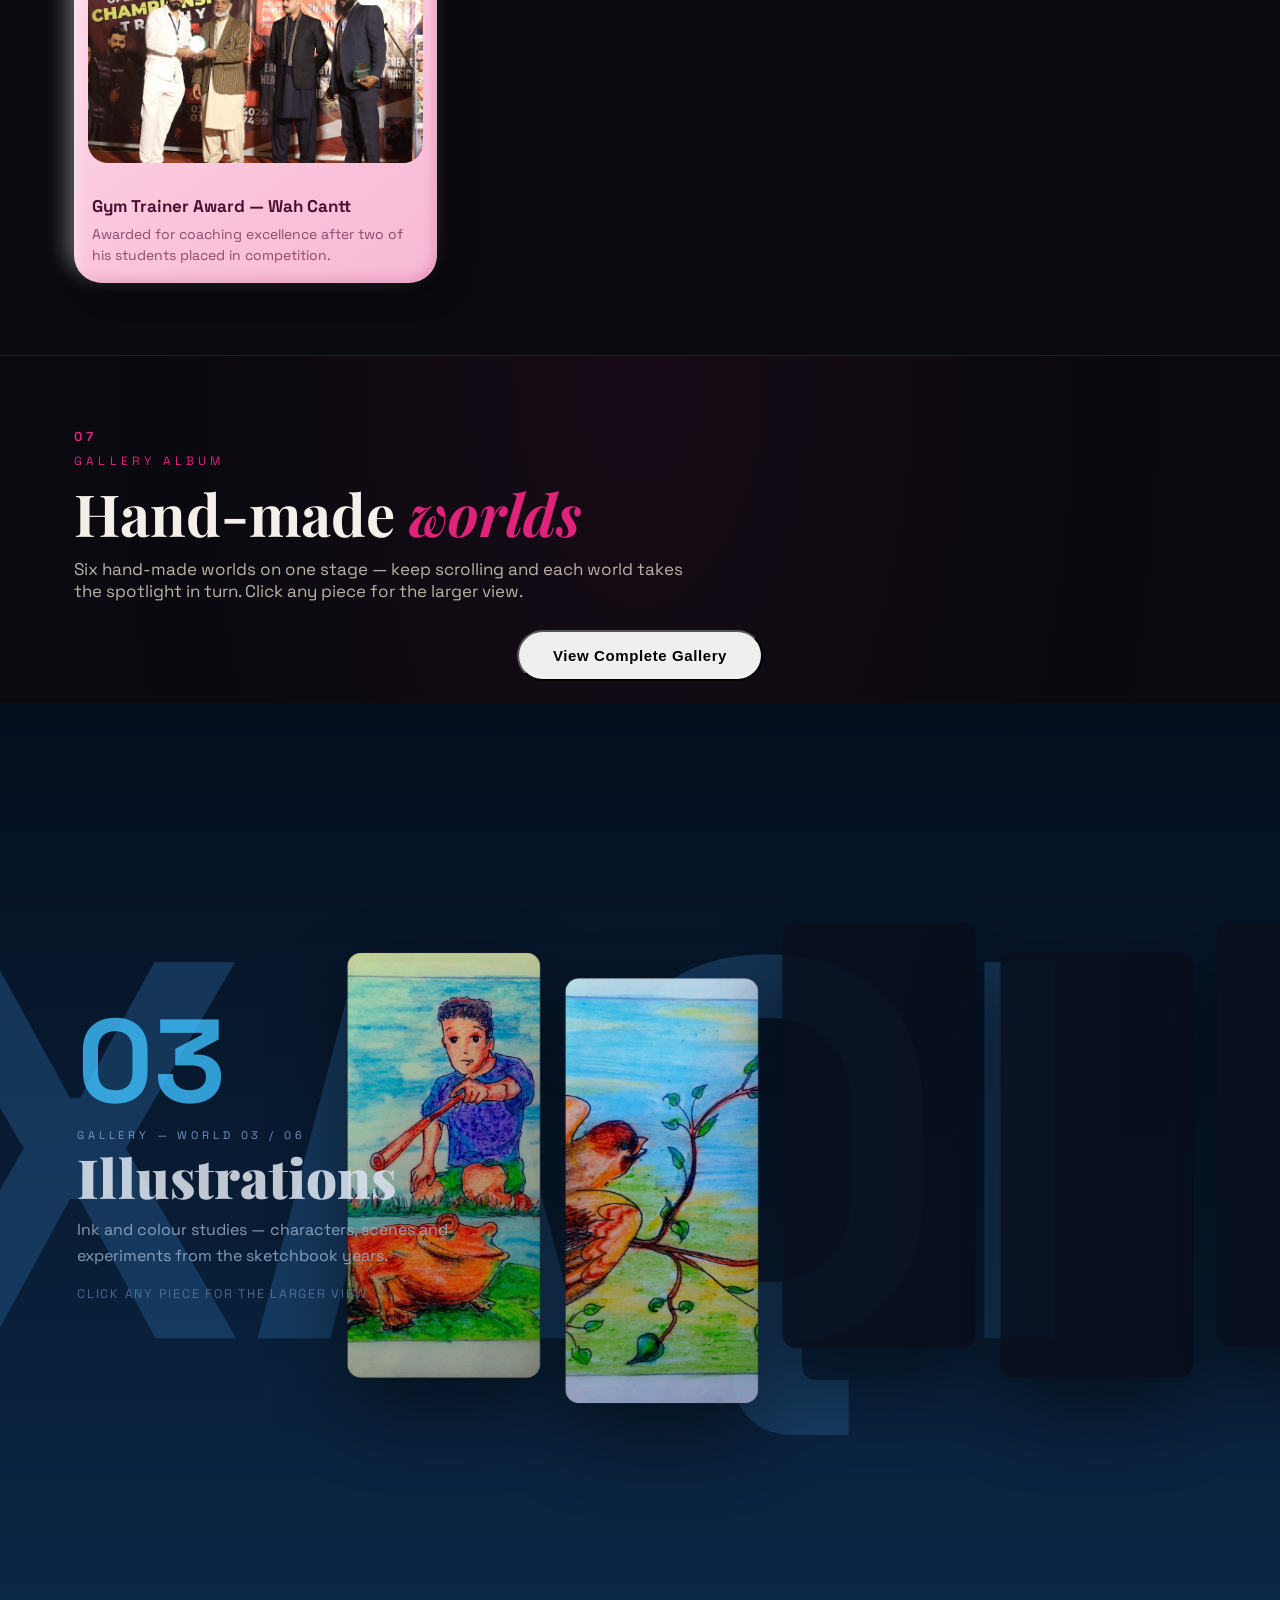
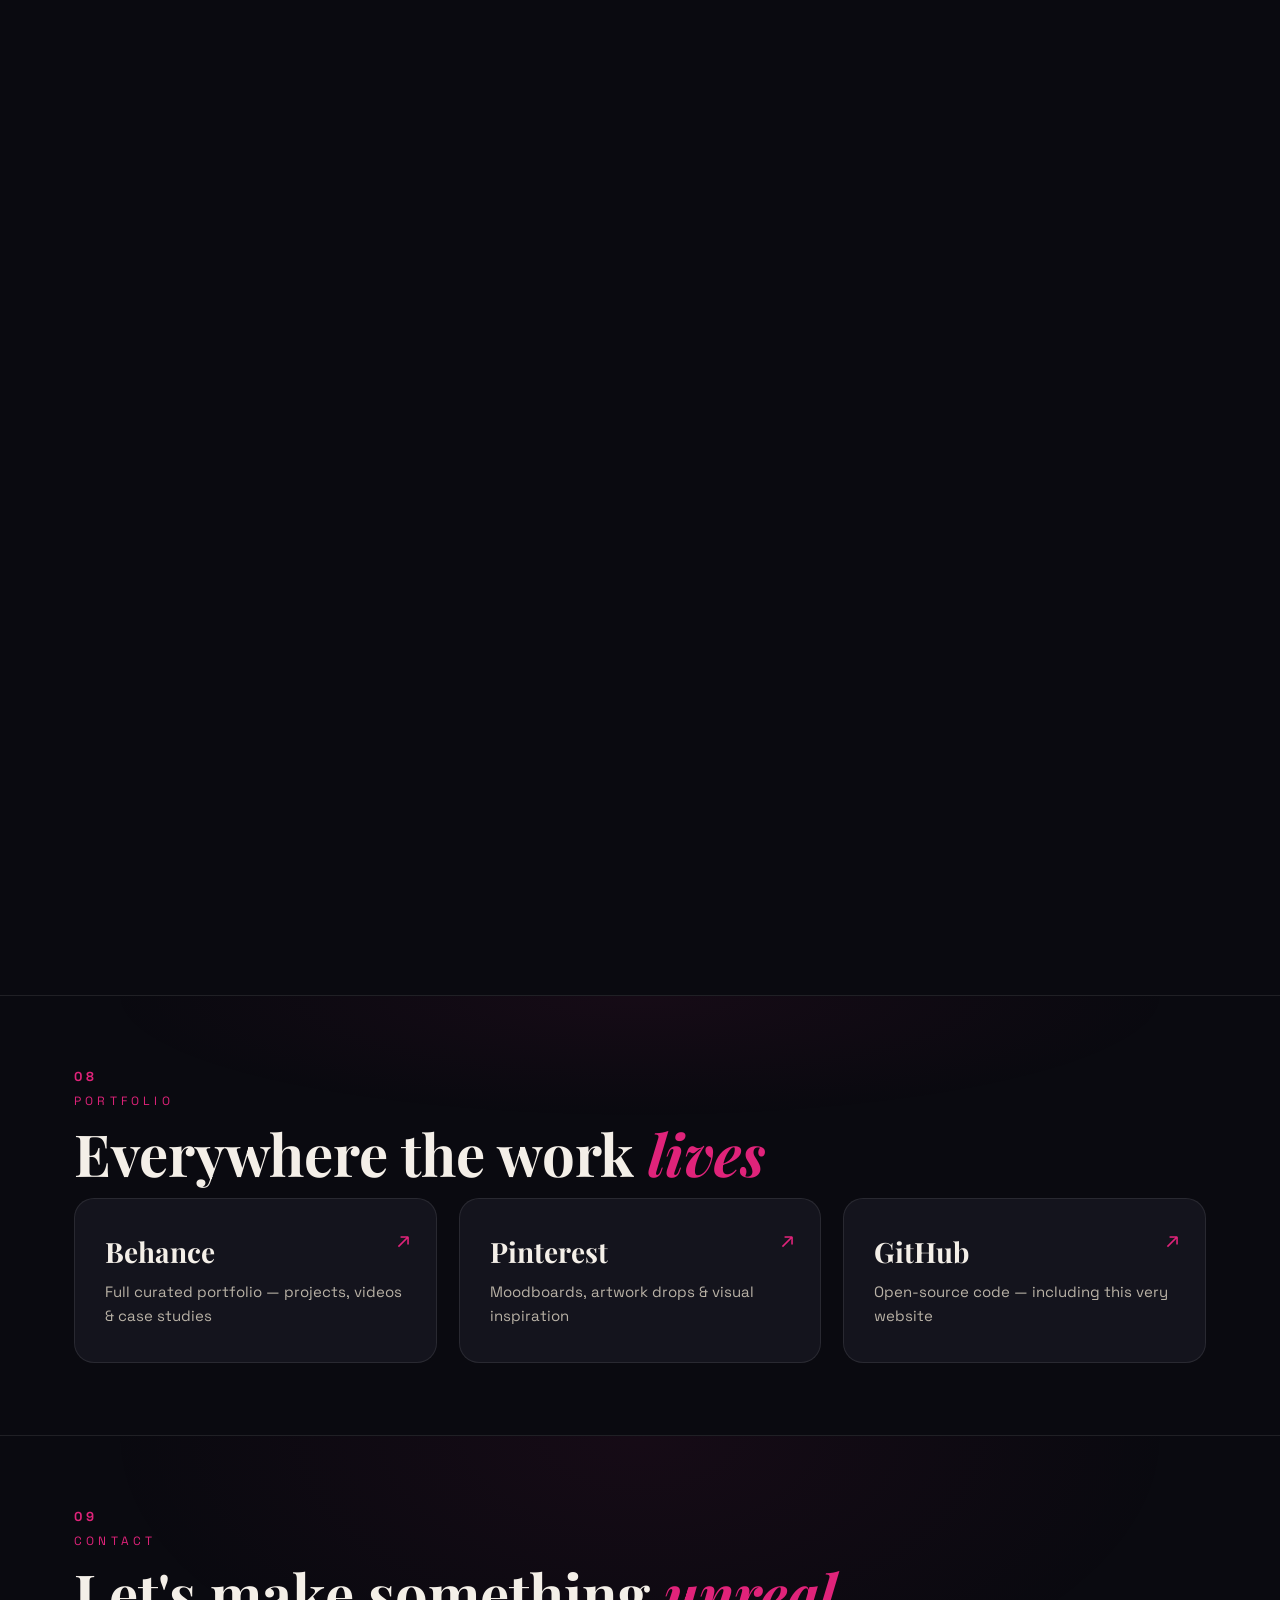
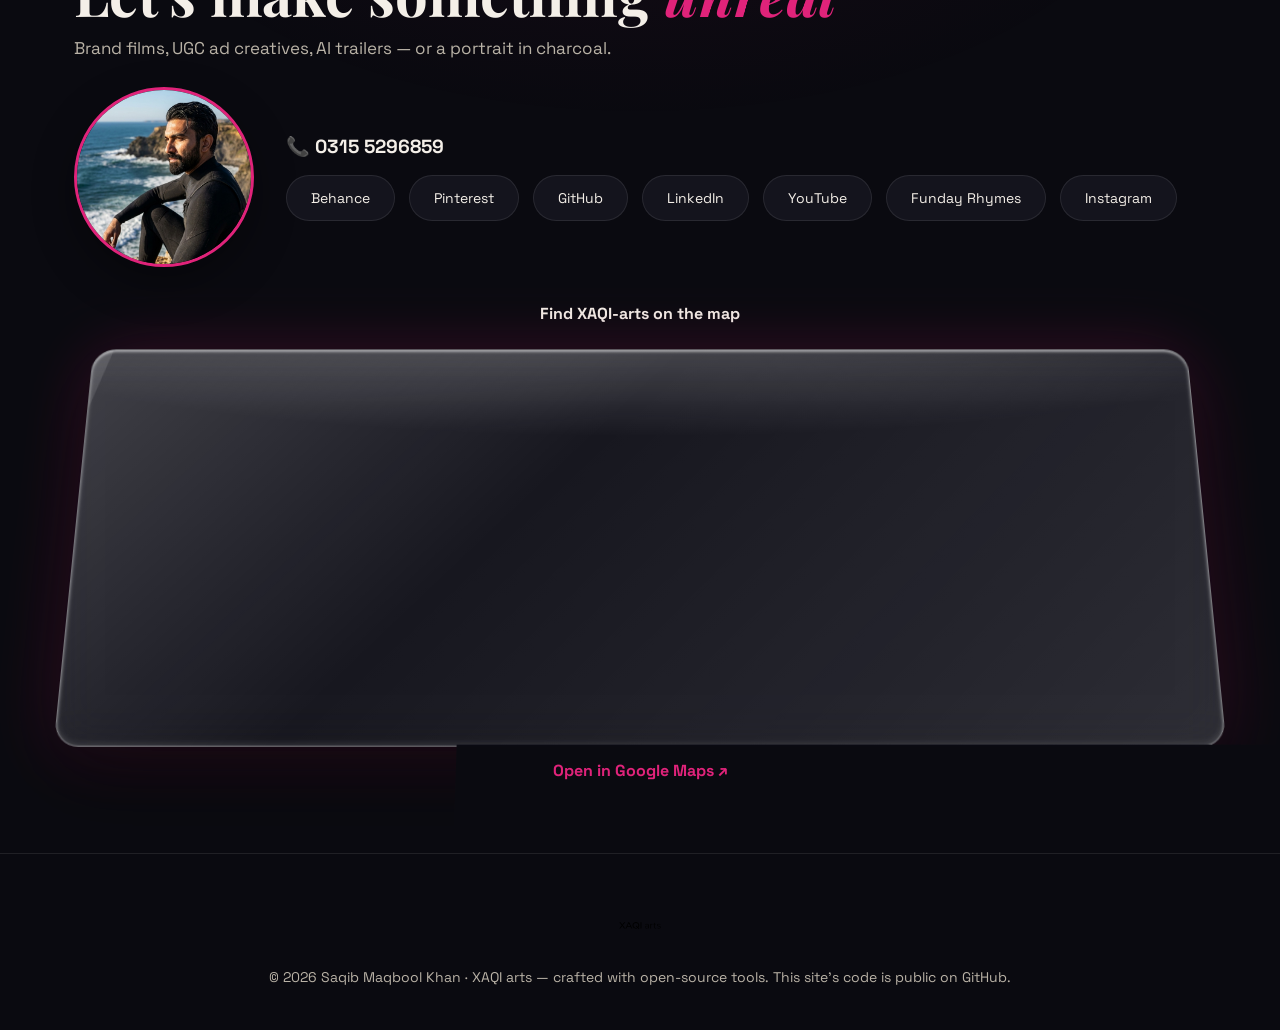
==== commit 620d93a9: "Add GA4 tracking (G-60S3D77TRK) to all pages" ====
--- a/index.html
+++ b/index.html
@@ -1,6 +1,15 @@
 <!DOCTYPE html>
 <html lang="en" data-theme="dark">
 <head>
+<!-- Google tag (gtag.js) -->
+<script async src="https://www.googletagmanager.com/gtag/js?id=G-60S3D77TRK"></script>
+<script>
+  window.dataLayer = window.dataLayer || [];
+  function gtag(){dataLayer.push(arguments);}
+  gtag('js', new Date());
+
+  gtag('config', 'G-60S3D77TRK');
+</script>
 <meta charset="UTF-8">
 <meta name="viewport" content="width=device-width, initial-scale=1.0">
 <title>XAQI ARTS — Saqib Maqbool Khan | AI Generation Artist</title>
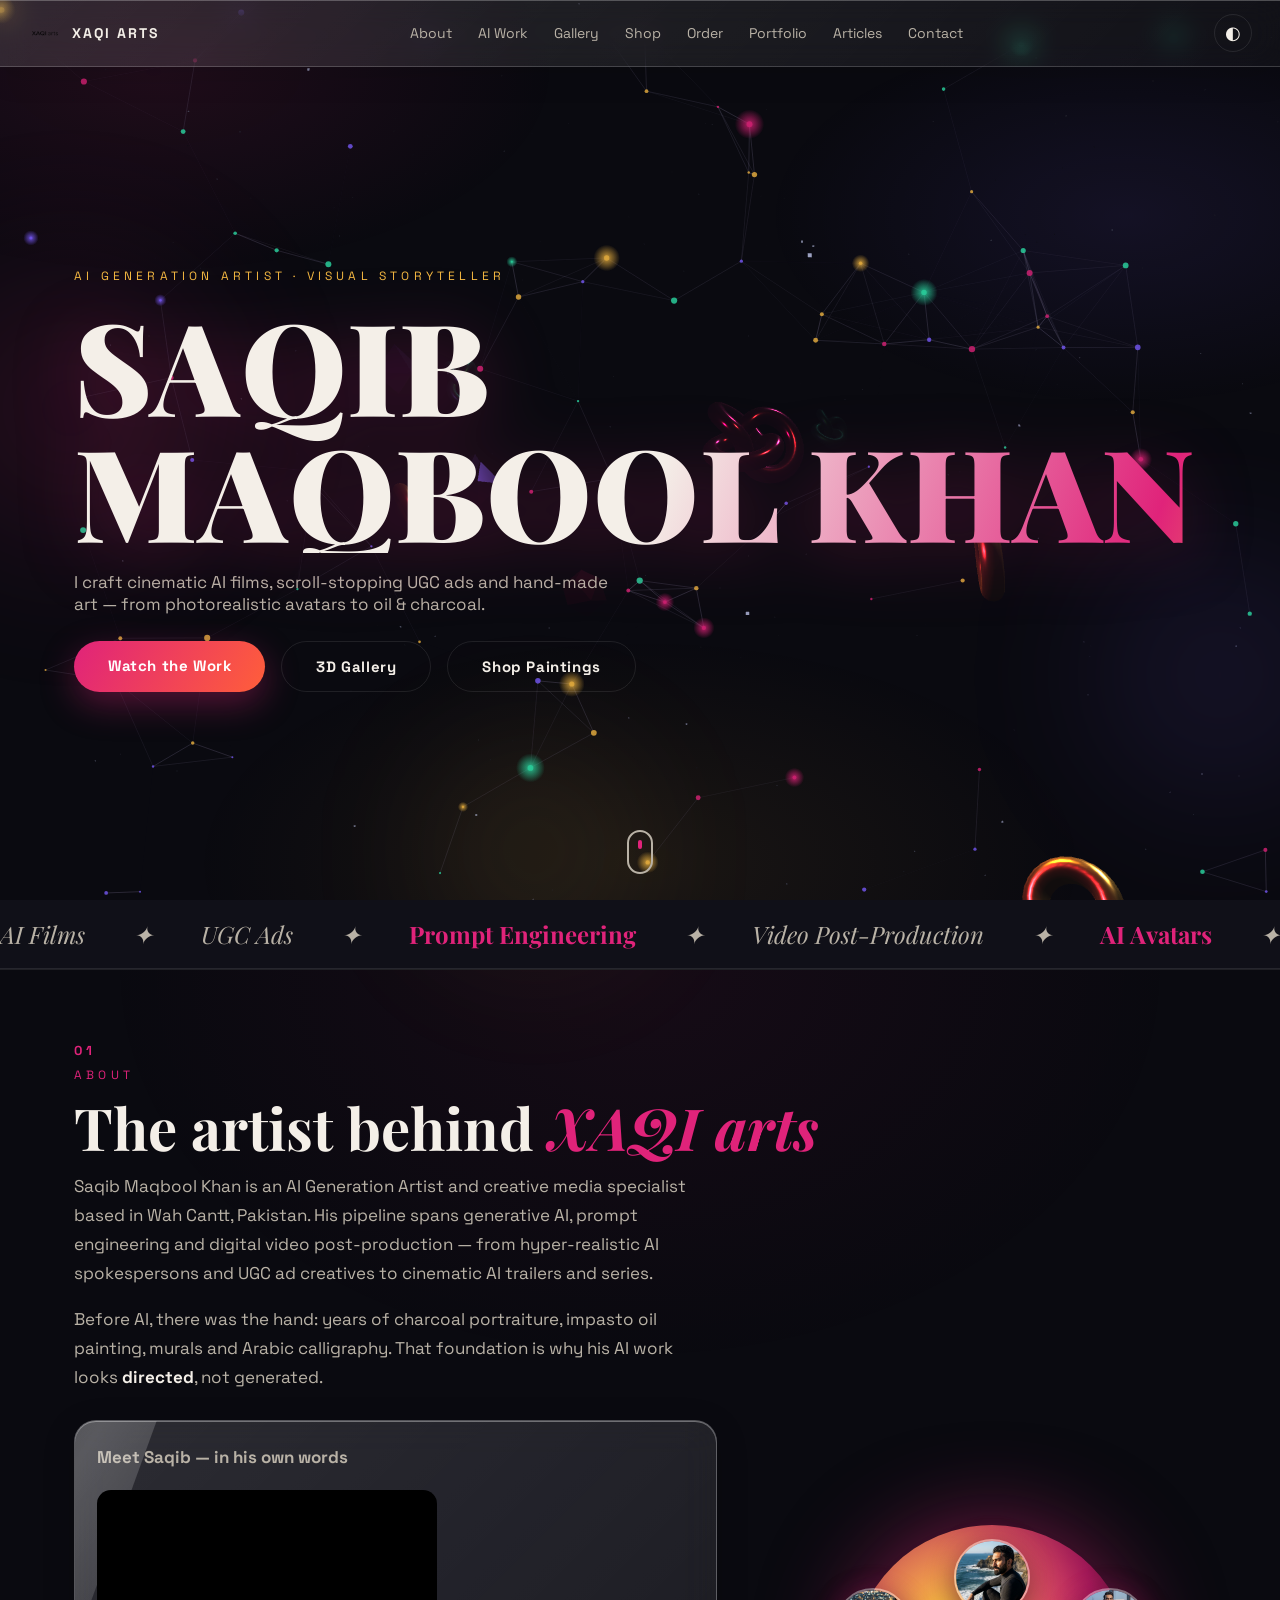
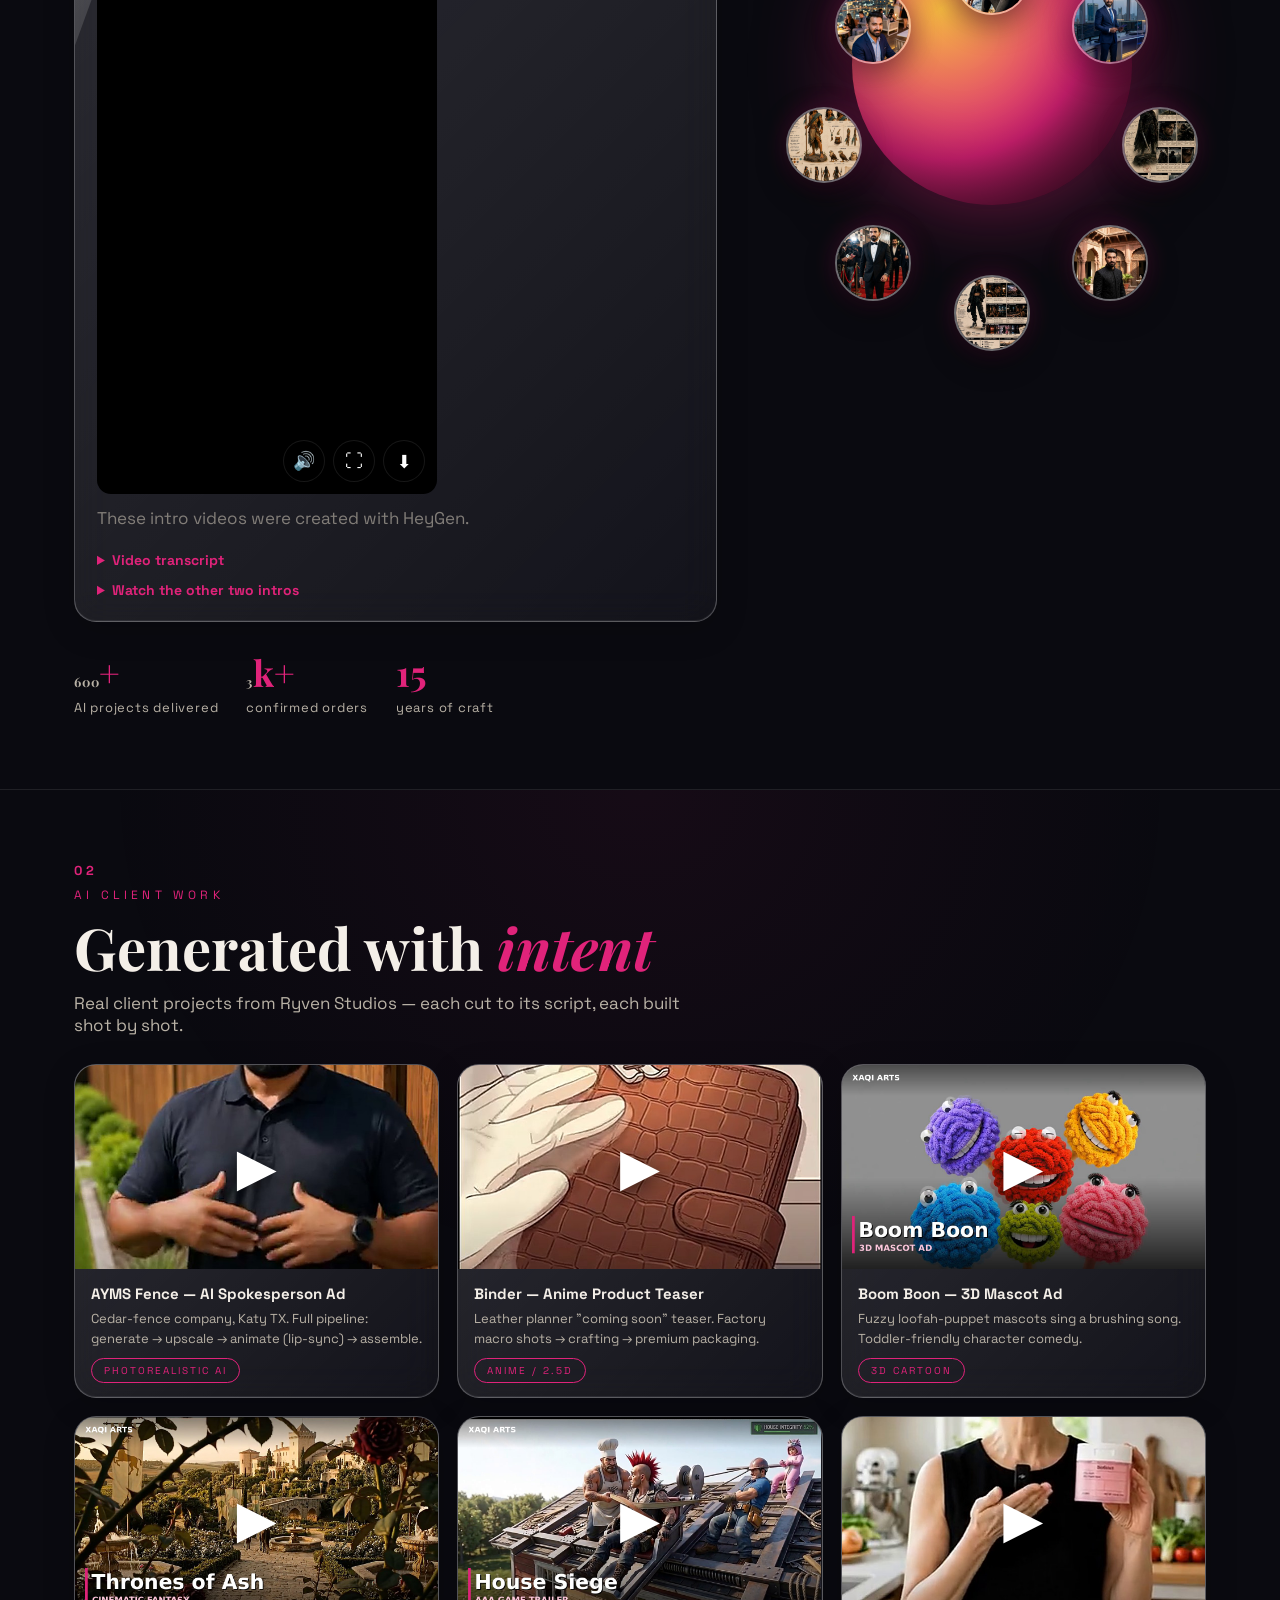
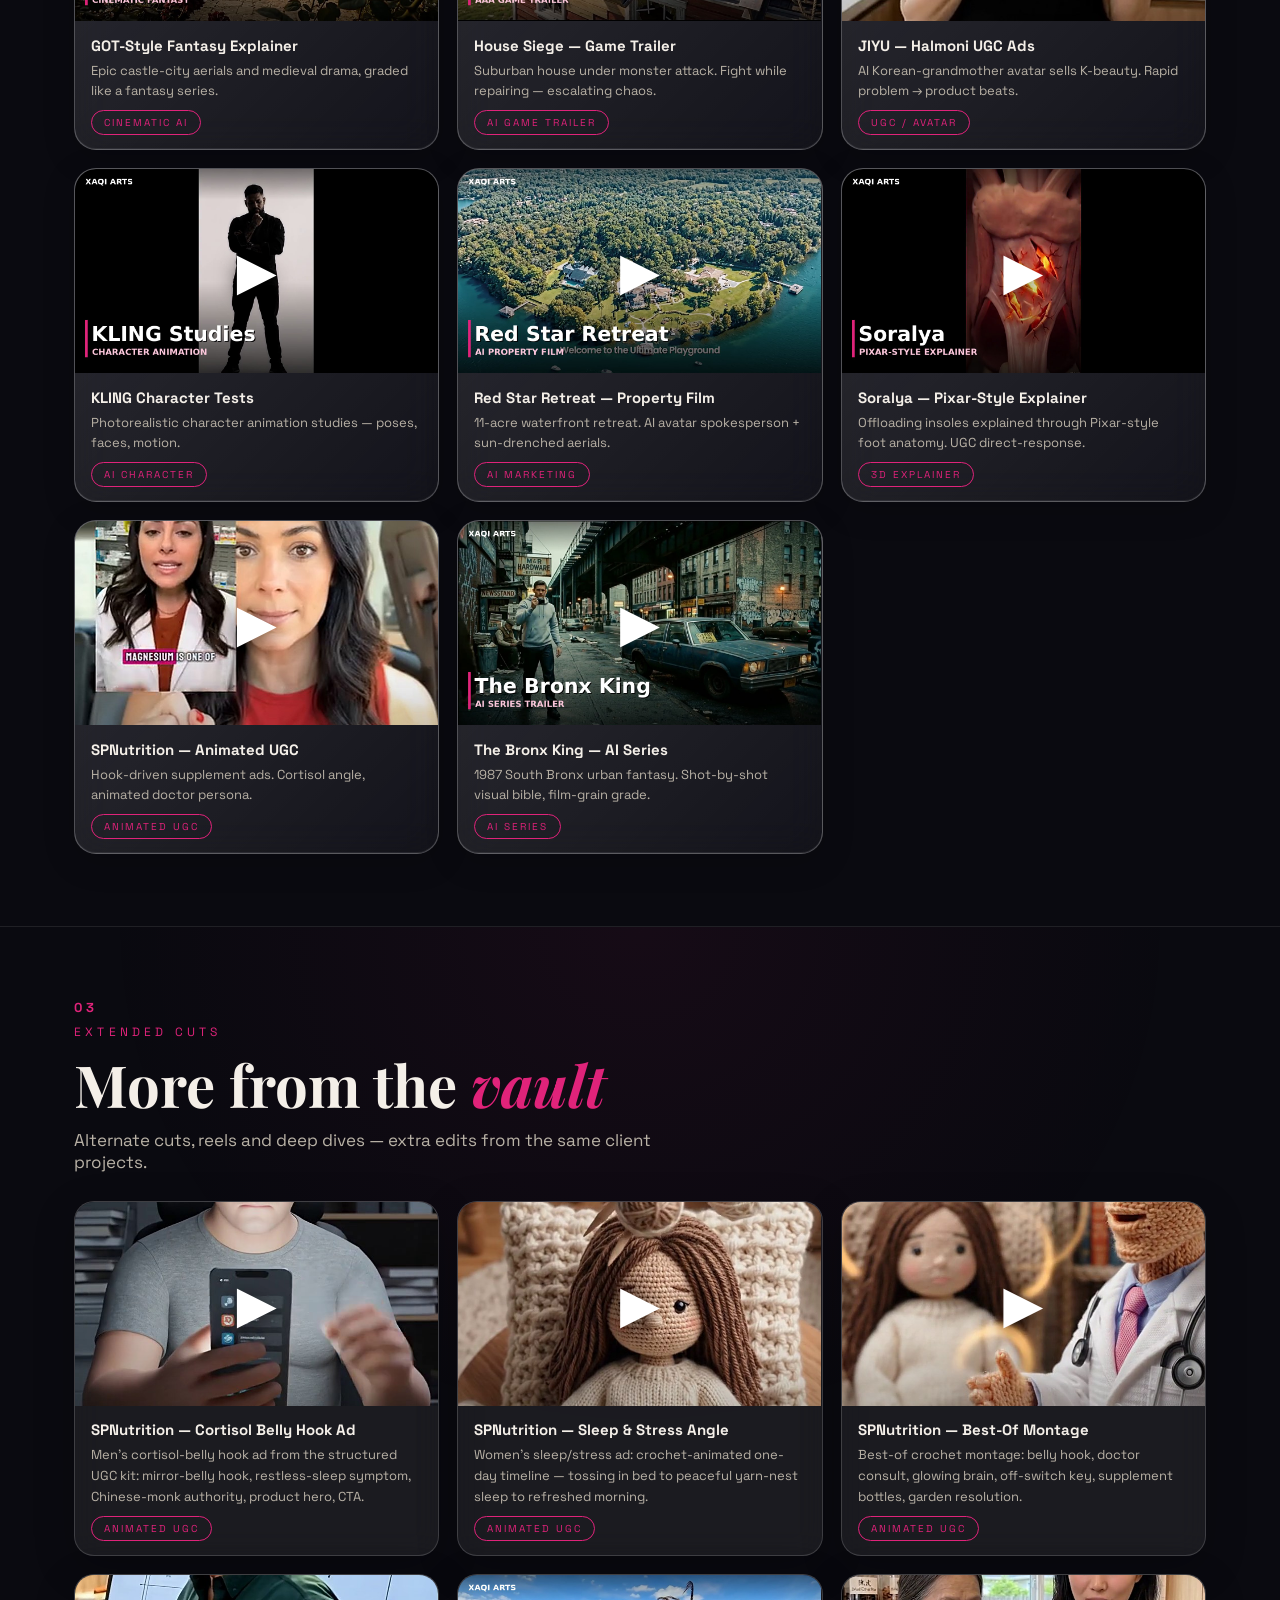
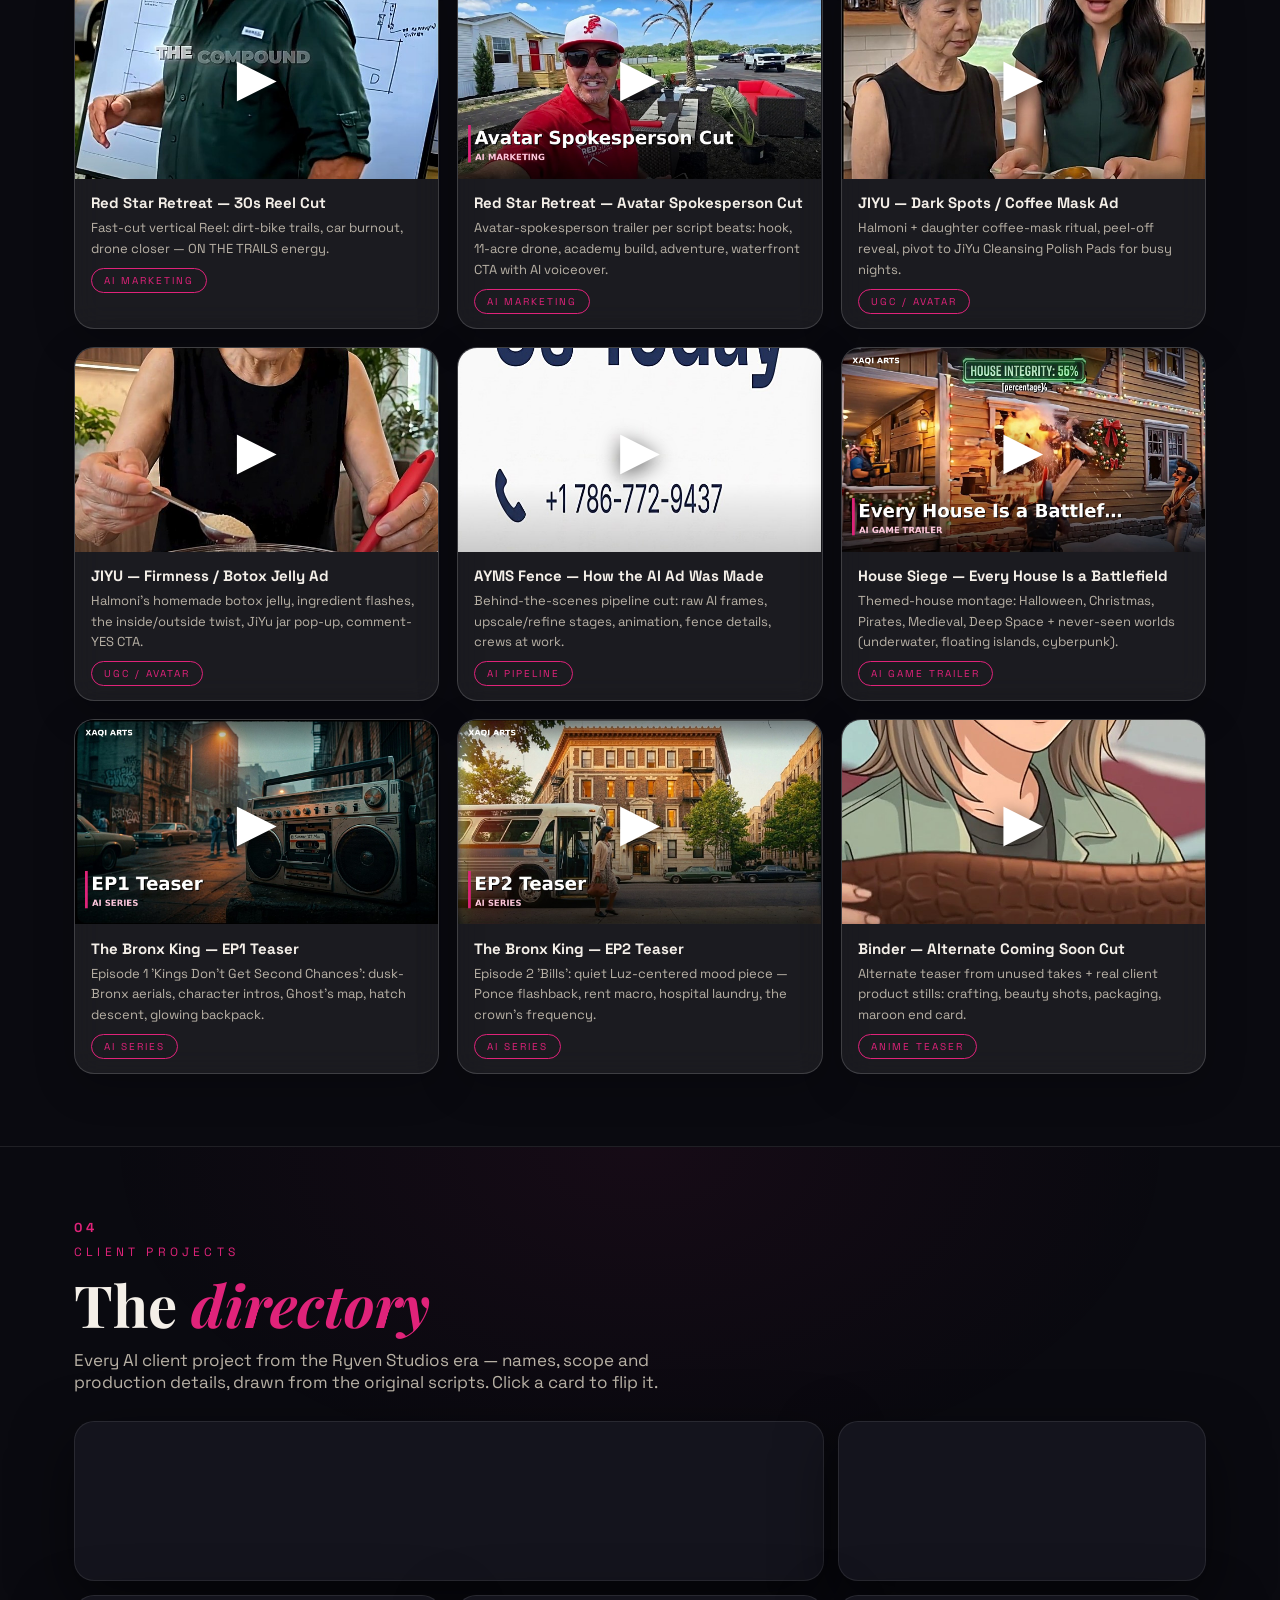
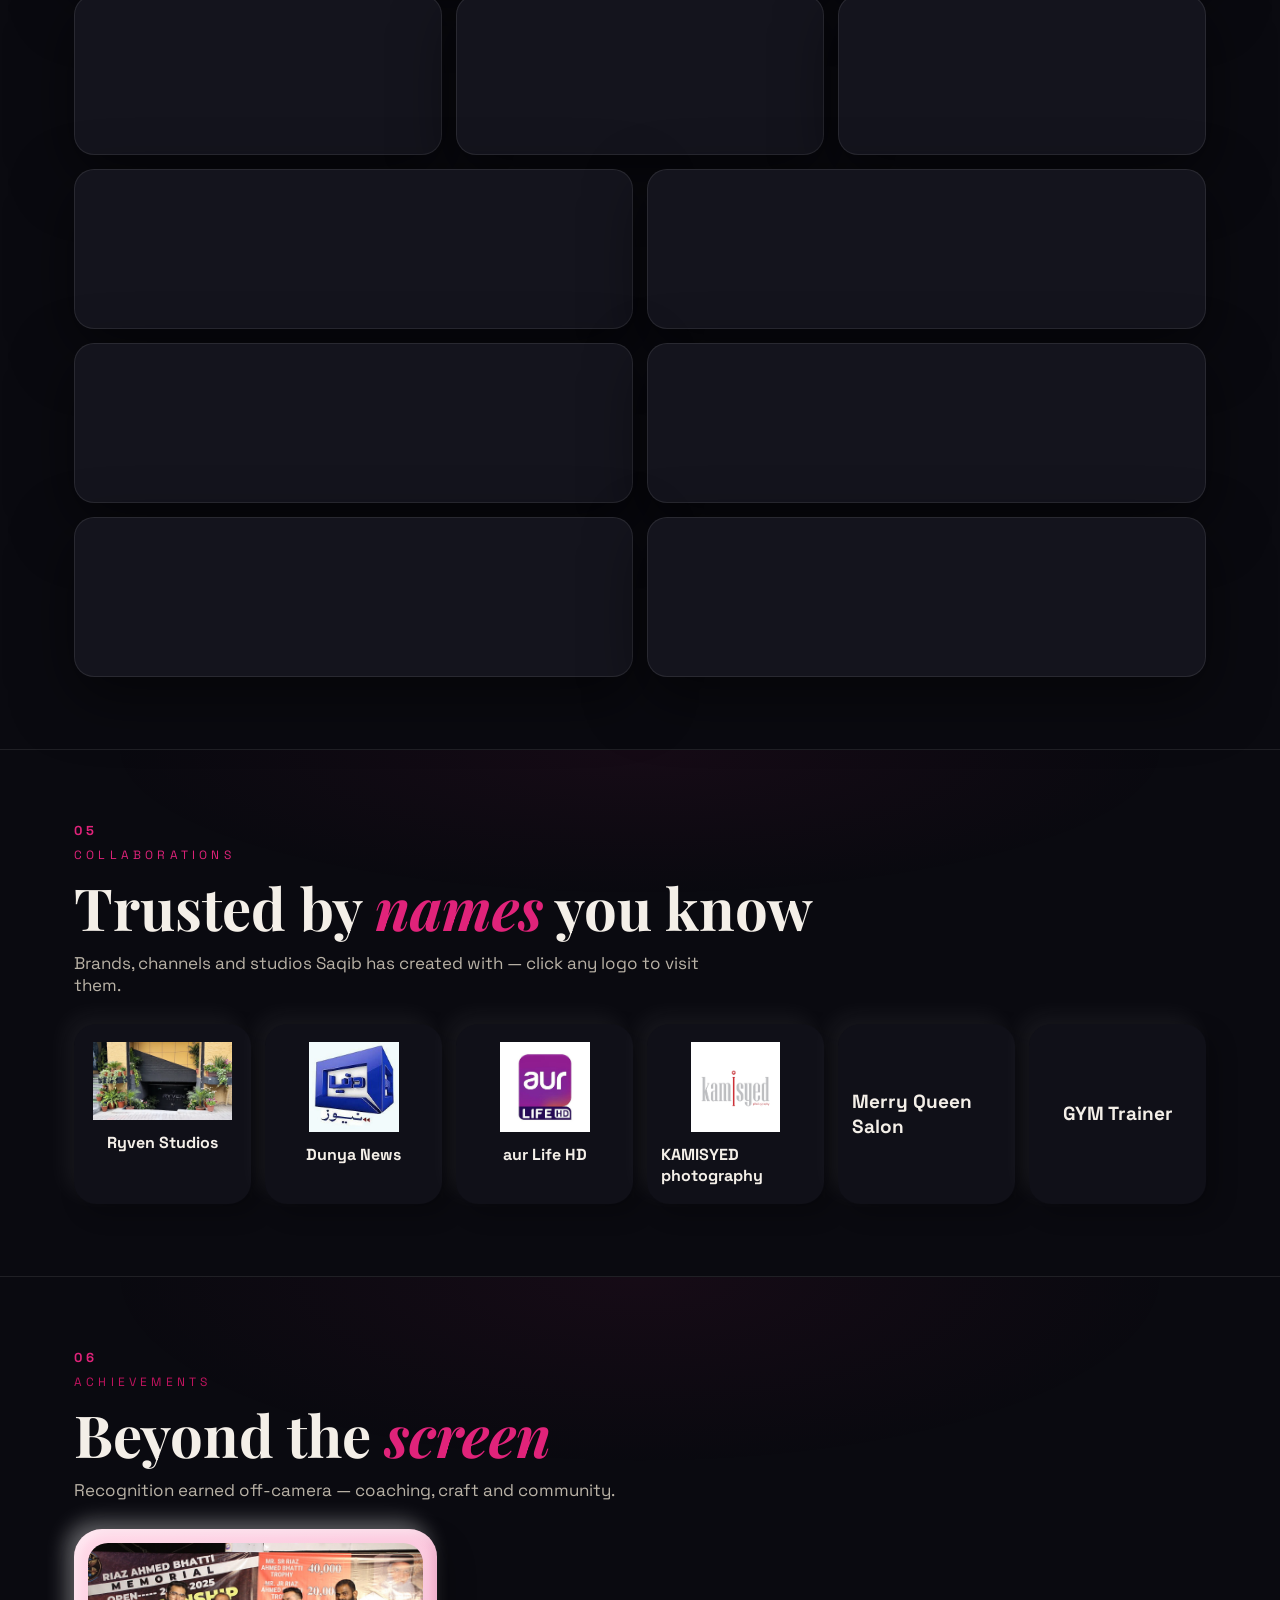
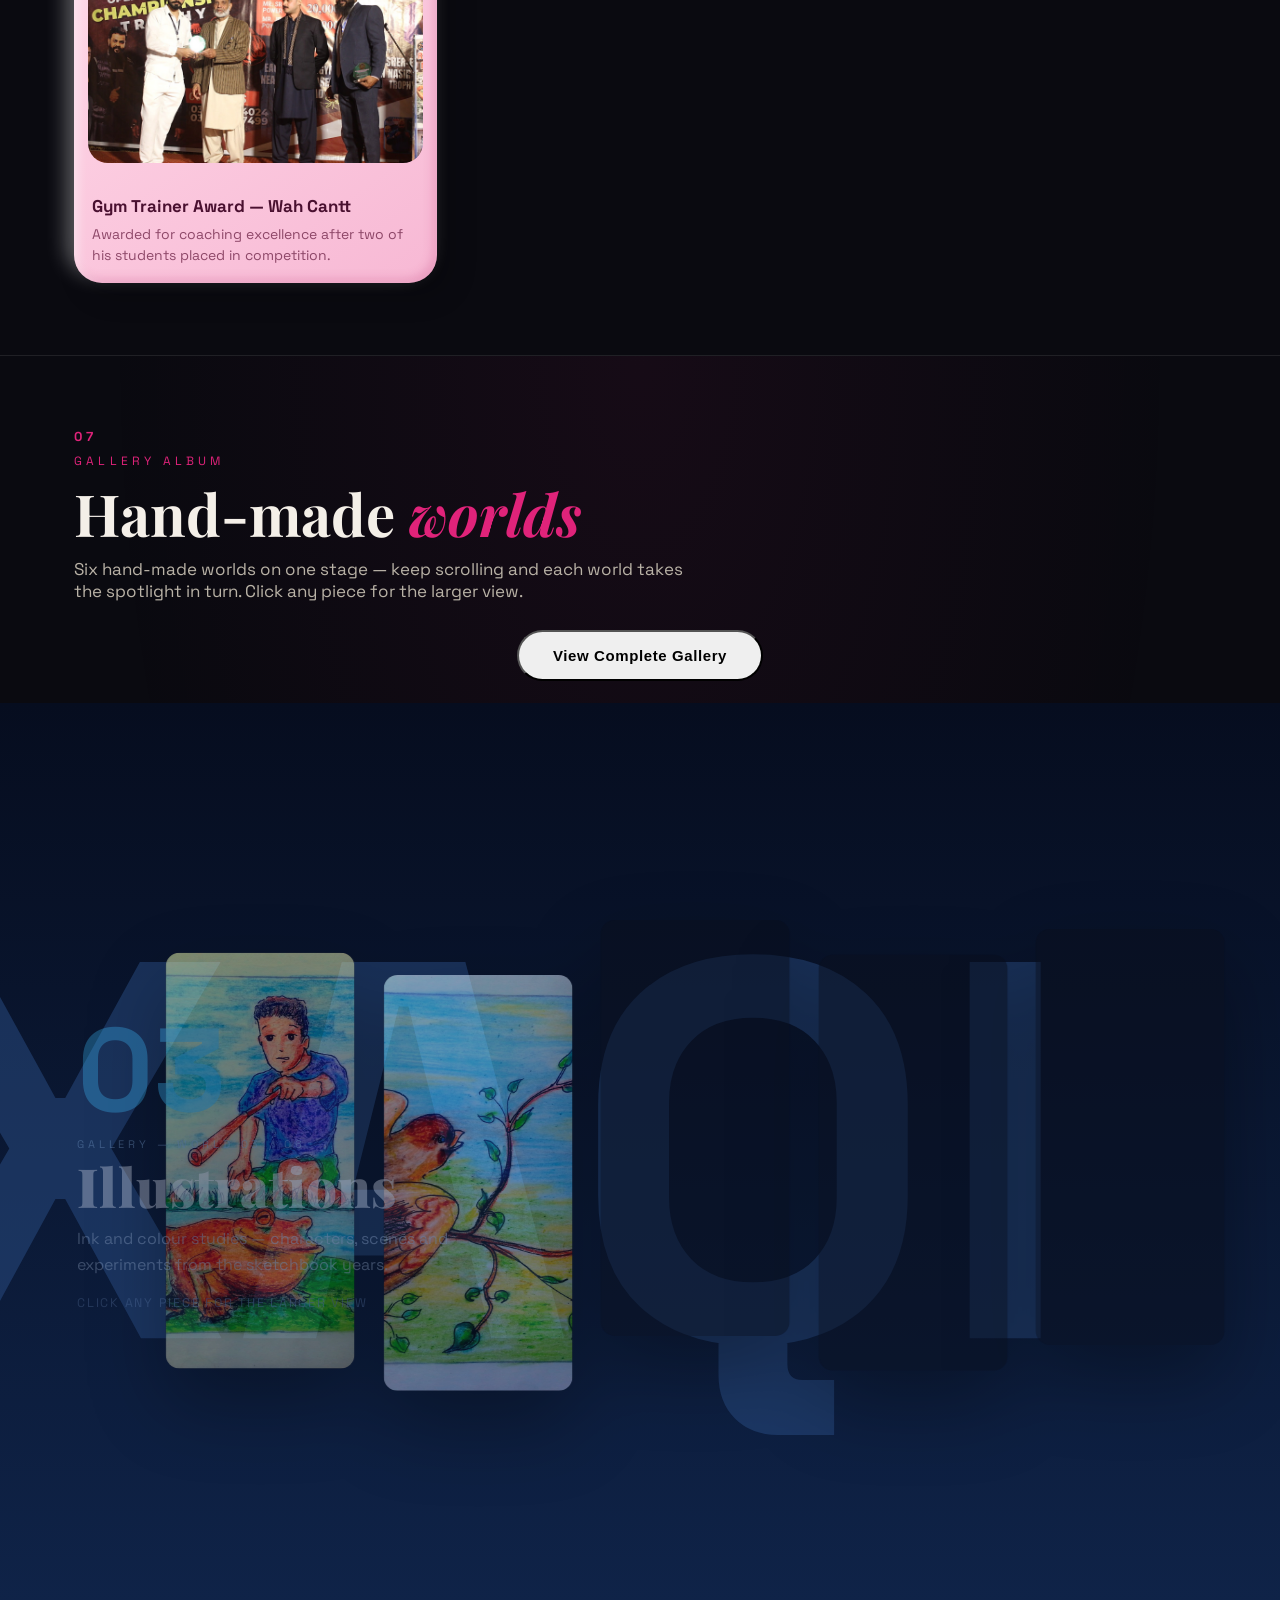
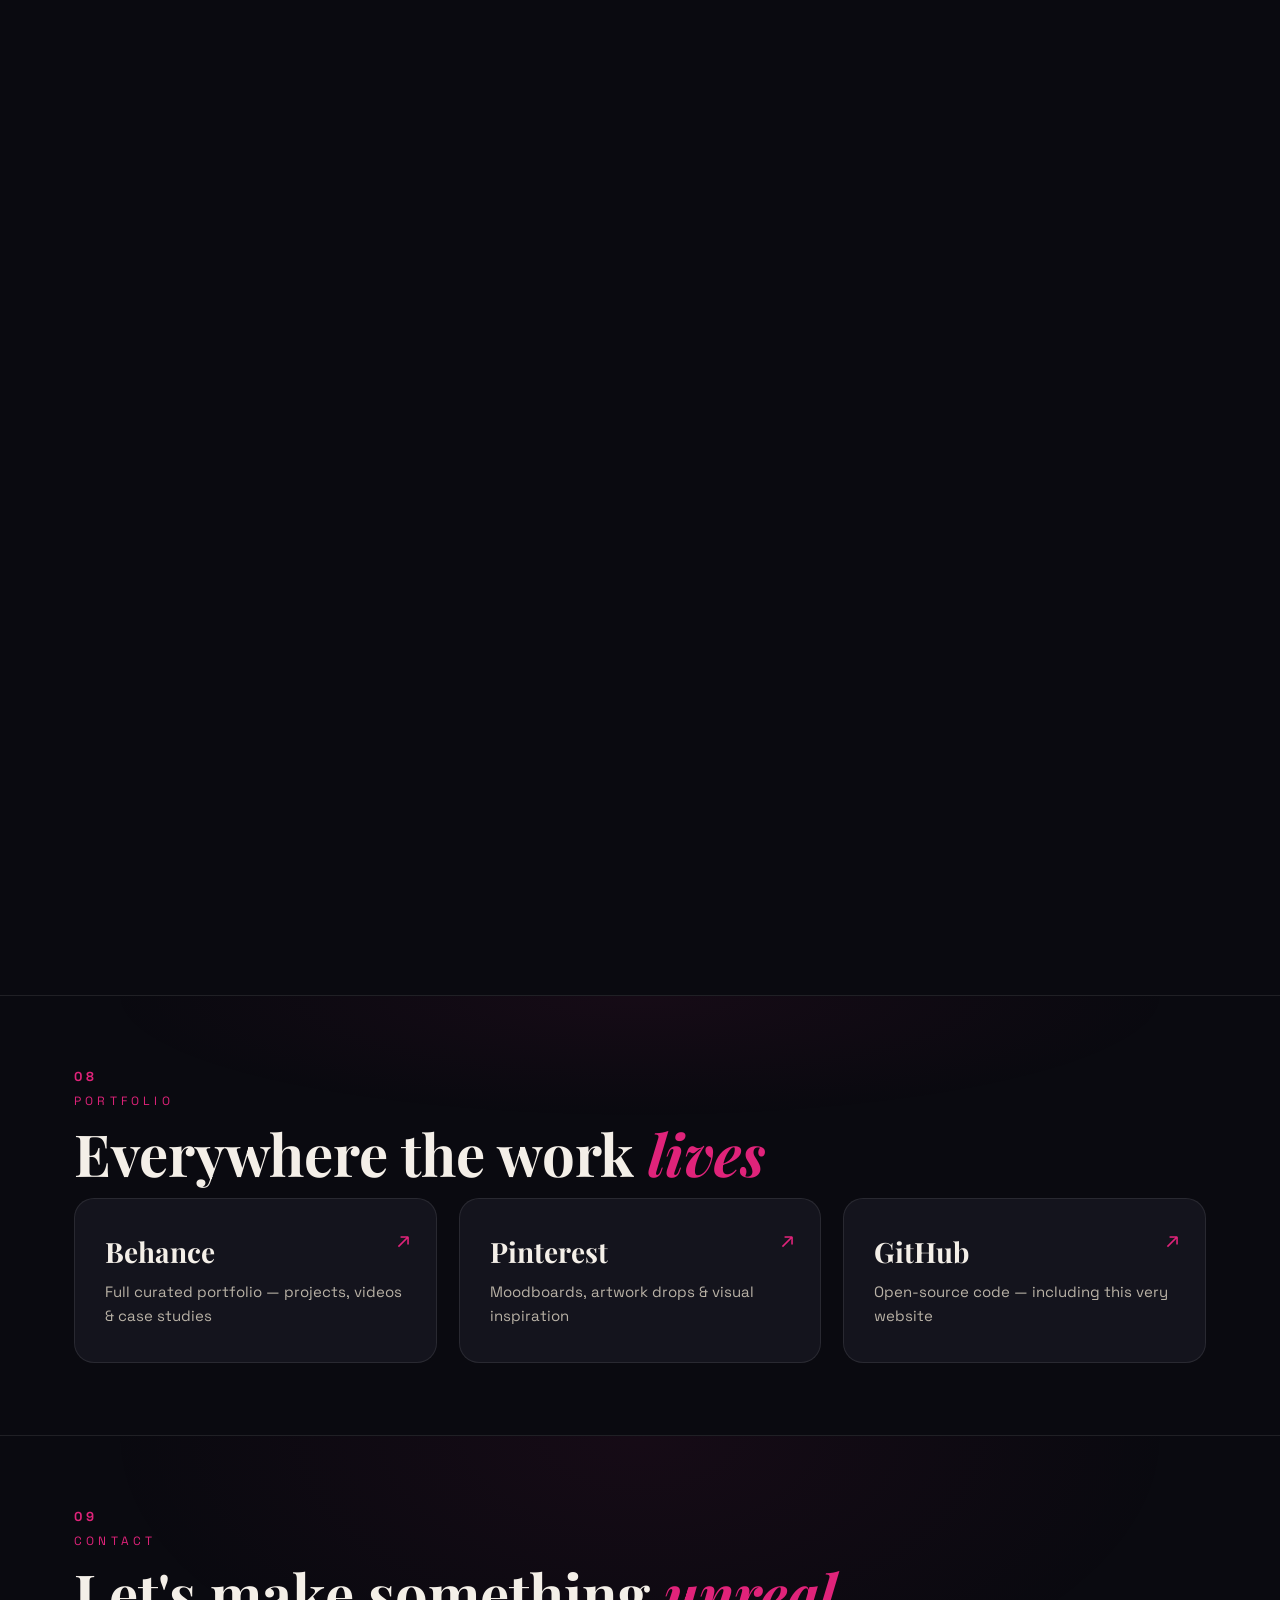
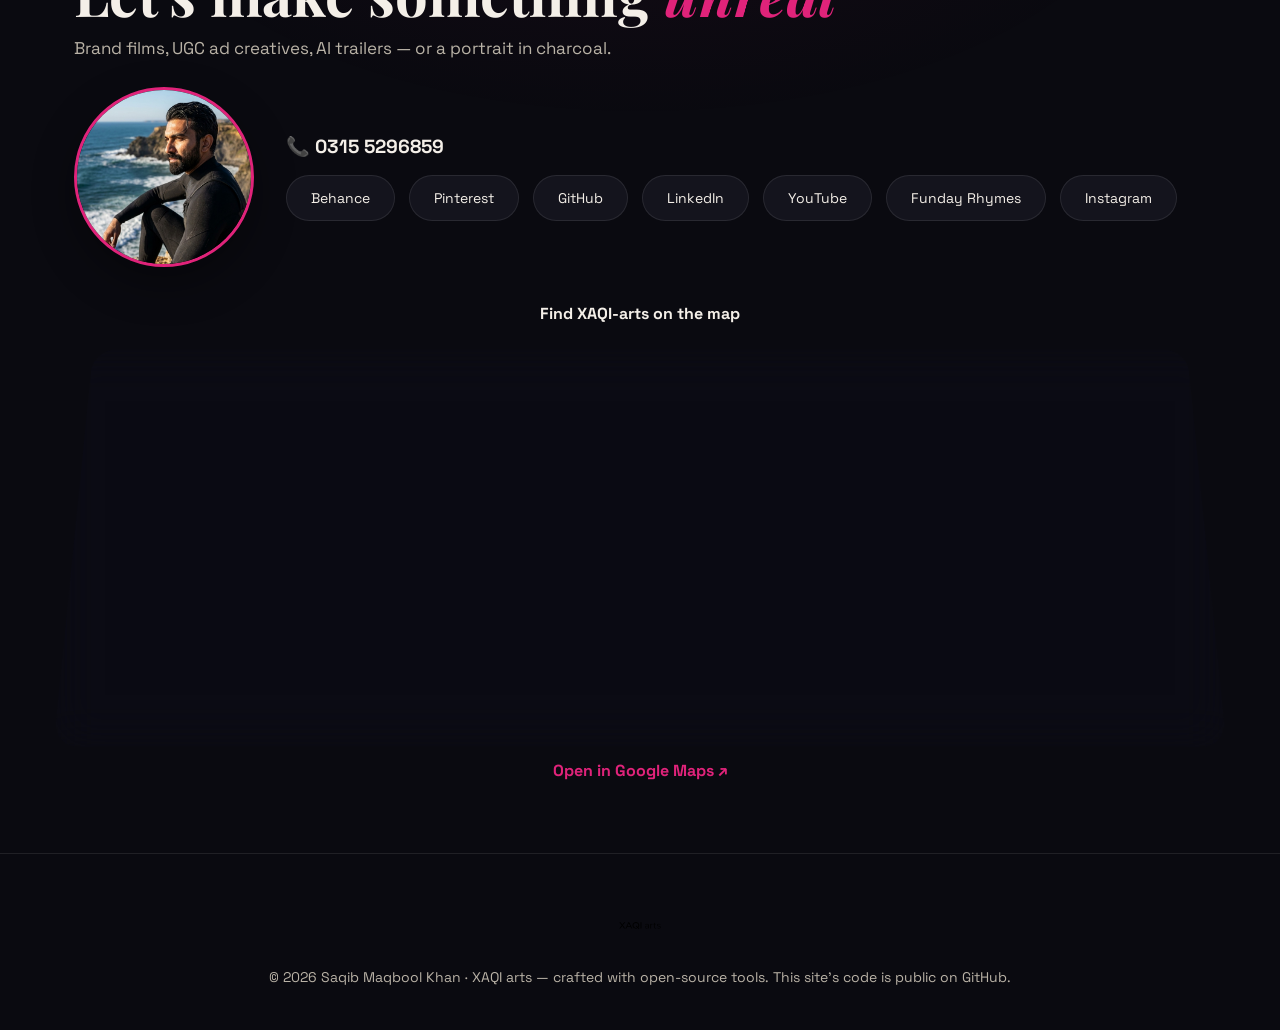
==== commit 79db61ad: "Add Shop + Order pages wired to Supabase (artworks, services, orders) - shop.html: paintings grid fr" ====
--- a/index.html
+++ b/index.html
@@ -19,7 +19,7 @@
 <link rel="preconnect" href="https://fonts.googleapis.com">
 <link rel="preconnect" href="https://fonts.gstatic.com" crossorigin>
 <link href="https://fonts.googleapis.com/css2?family=Space+Grotesk:wght@400;500;700&family=Playfair+Display:ital,wght@0,700;0,900;1,700&display=swap" rel="stylesheet">
-<link rel="stylesheet" href="css/style.css?v=8">
+<link rel="stylesheet" href="css/style.css?v=9">
 </head>
 <body>
 
@@ -46,6 +46,8 @@
     <a href="#about">About</a>
     <a href="#ai-work">AI Work</a>
     <a href="#gallery">Gallery</a>
+    <a href="shop.html">Shop</a>
+    <a href="order.html">Order</a>
     <a href="#portfolio">Portfolio</a>
     <a href="articles/">Articles</a>
     <a href="#contact">Contact</a>
@@ -63,6 +65,7 @@
     <div class="hero-ctas reveal">
       <a href="#ai-work" class="btn btn-primary">Watch the Work</a>
       <a href="#gallery" class="btn btn-ghost">3D Gallery</a>
+      <a href="shop.html" class="btn btn-ghost">Shop Paintings</a>
     </div>
   </div>
   <div class="scroll-hint" aria-hidden="true"><span></span></div>
--- a/css/style.css
+++ b/css/style.css
@@ -445,3 +445,45 @@
 html.sgal-on .sgal-item:nth-child(5){margin-top:-1vh}
 html.sgal-on .sgal-progress{display:block;position:absolute;left:0;right:0;bottom:0;height:2px;z-index:4;background:rgba(255,255,255,.08)}
 html.sgal-on .sgal-progress span{display:block;height:100%;background:#35c4ff;transform-origin:0 50%;transform:scaleX(0)}
+
+/* ============ SHOP + ORDER (Supabase storefront) ============ */
+.nav-links a.active{color:var(--accent)}
+.page-head{padding-top:150px}
+.shop-note{color:var(--ink-dim);font-size:14px;margin-bottom:28px}
+.shop-status{color:var(--ink-dim);font-size:15px;margin-bottom:28px}
+.shop-grid{display:grid;grid-template-columns:repeat(auto-fill,minmax(280px,1fr));gap:22px}
+.shop-card{background:var(--card);border:1px solid var(--line);border-radius:20px;overflow:hidden;box-shadow:var(--shadow);transition:transform .3s}
+.shop-card:hover{transform:translateY(-6px)}
+.shop-img{aspect-ratio:4/3;background:var(--bg2);overflow:hidden}
+.shop-img img{width:100%;height:100%;object-fit:cover;display:block}
+.shop-img-empty{display:flex;align-items:center;justify-content:center;height:100%;color:var(--ink-dim);font-style:italic;font-size:14px}
+.shop-body{padding:20px 22px}
+.shop-body b{font-family:var(--font-d);font-size:22px;display:block;margin-bottom:6px}
+.shop-meta{color:var(--ink-dim);font-size:13px;letter-spacing:.08em;text-transform:uppercase}
+.shop-desc{color:var(--ink-dim);font-size:14px;line-height:1.6;margin-top:10px}
+.shop-price{font-family:var(--font-d);font-size:24px;color:var(--accent2);margin:14px 0 16px}
+.btn-sm{padding:11px 24px;font-size:14px}
+.shop-empty{background:var(--card);border:1px solid var(--line);border-radius:20px;padding:48px 32px;text-align:center;box-shadow:var(--shadow)}
+.shop-empty-title{font-family:var(--font-d);font-size:30px;margin-bottom:10px}
+.shop-empty p{color:var(--ink-dim);max-width:480px;margin:0 auto 24px;line-height:1.6}
+/* order form */
+.order-form{background:var(--card);border:1px solid var(--line);border-radius:20px;padding:34px 32px;box-shadow:var(--shadow);max-width:760px}
+.form-row{display:grid;grid-template-columns:1fr 1fr;gap:18px}
+@media(max-width:640px){.form-row{grid-template-columns:1fr}}
+.field{margin-bottom:18px}
+.field label{display:block;font-weight:700;font-size:14px;margin-bottom:8px}
+.field label .req{color:var(--accent)}
+.field input,.field select,.field textarea{width:100%;padding:13px 16px;border-radius:12px;border:1px solid var(--line);background:var(--bg2);color:var(--ink);font-family:var(--font-b);font-size:15px;outline:none;transition:border-color .25s}
+.field textarea{min-height:130px;resize:vertical}
+.field input:focus,.field select:focus,.field textarea:focus{border-color:var(--accent)}
+.field .hint{font-size:13px;color:var(--ink-dim);margin-top:6px}
+.artwork-note{background:var(--bg2);border:1px solid var(--accent2);border-radius:12px;padding:14px 18px;margin-bottom:18px;font-size:15px}
+.btn[disabled]{opacity:.6;cursor:wait;transform:none}
+.order-success{background:var(--card);border:1px solid #2de1a8;border-radius:20px;padding:40px 32px;text-align:center;box-shadow:var(--shadow);max-width:760px}
+.order-success h2{font-family:var(--font-d);font-size:32px;margin-bottom:10px}
+.order-success p{color:var(--ink-dim);line-height:1.6;max-width:480px;margin:0 auto 22px}
+.order-error{background:rgba(224,35,122,.1);border:1px solid var(--accent);color:var(--ink);border-radius:12px;padding:14px 18px;margin-bottom:18px;font-size:15px}
+/* custom sketch banner */
+.custom-sketch-banner{background:var(--card);border:1px solid var(--accent2);border-radius:20px;padding:48px 32px;text-align:center;box-shadow:var(--shadow);margin-top:40px}
+.custom-sketch-banner p{color:var(--ink-dim);max-width:520px;margin:0 auto 18px;line-height:1.6}
+.custom-sketch-price{font-family:var(--font-d);font-size:20px;color:var(--accent2)}
